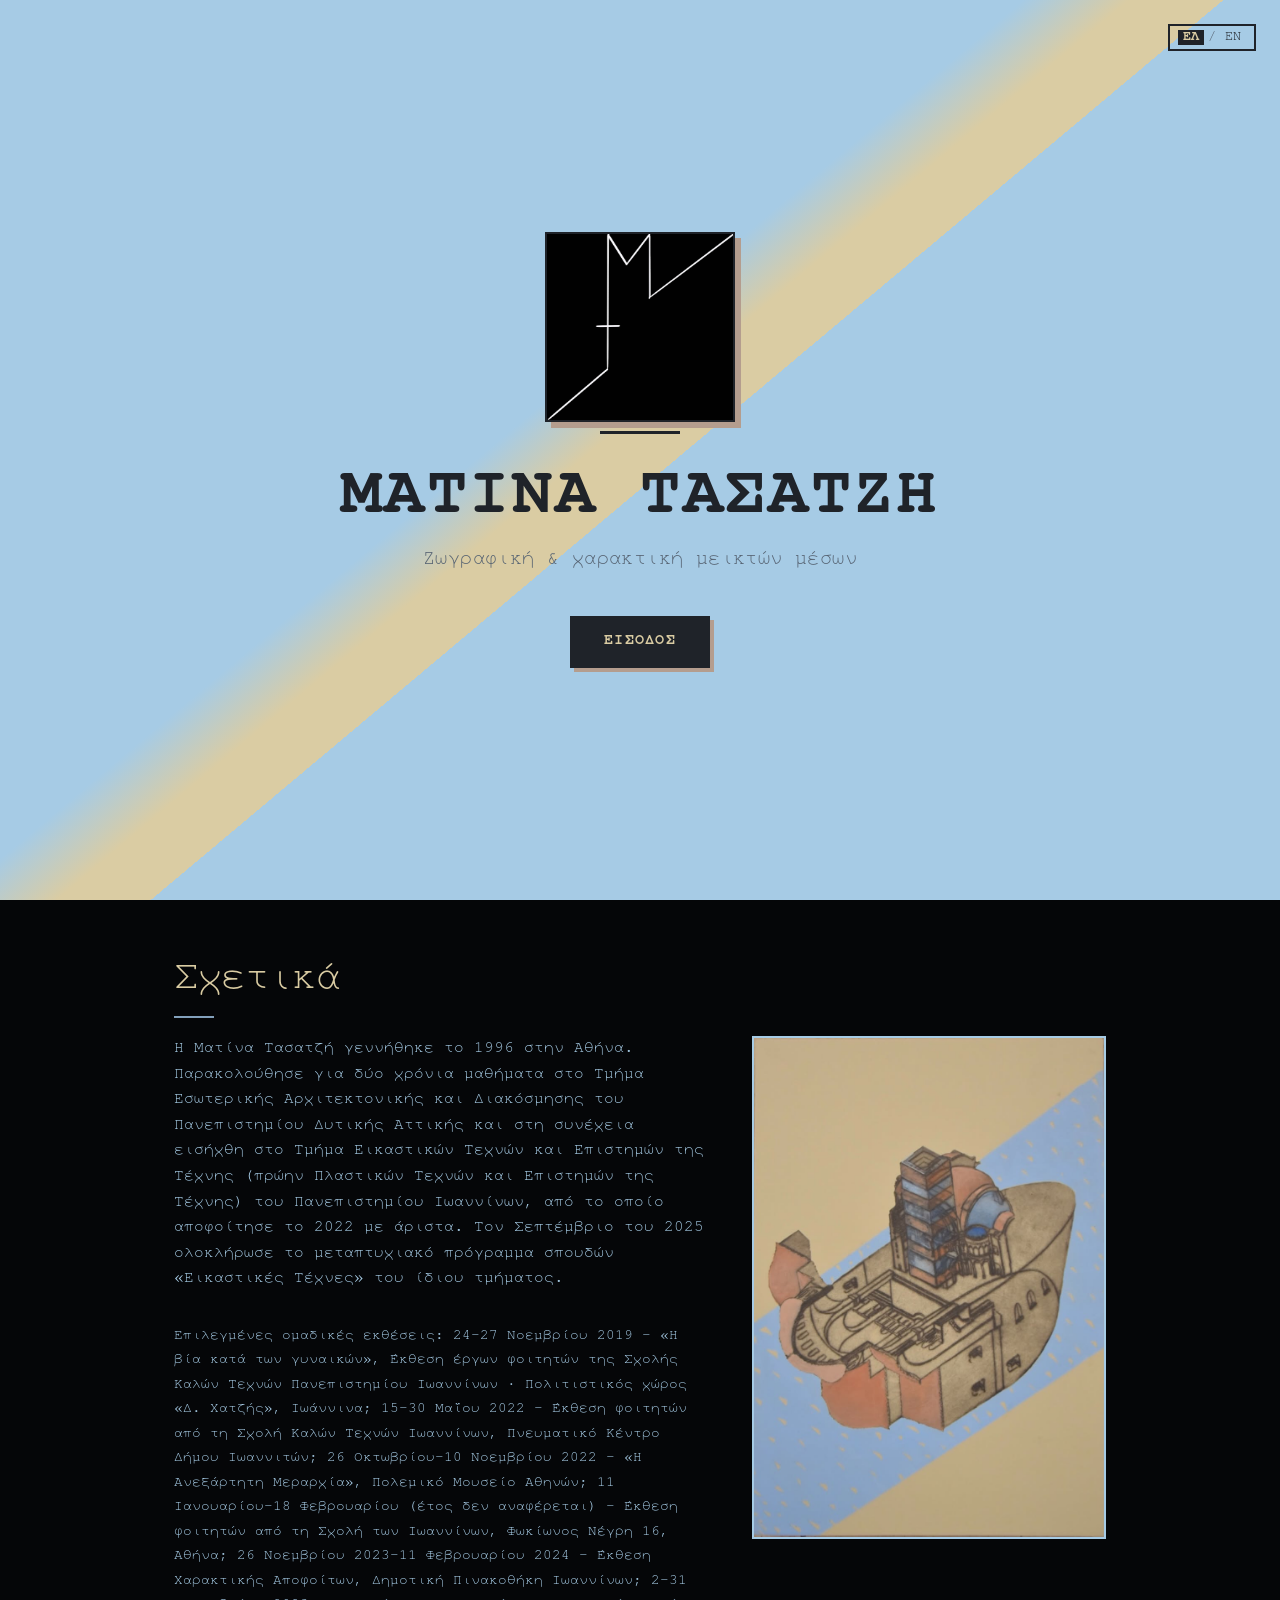
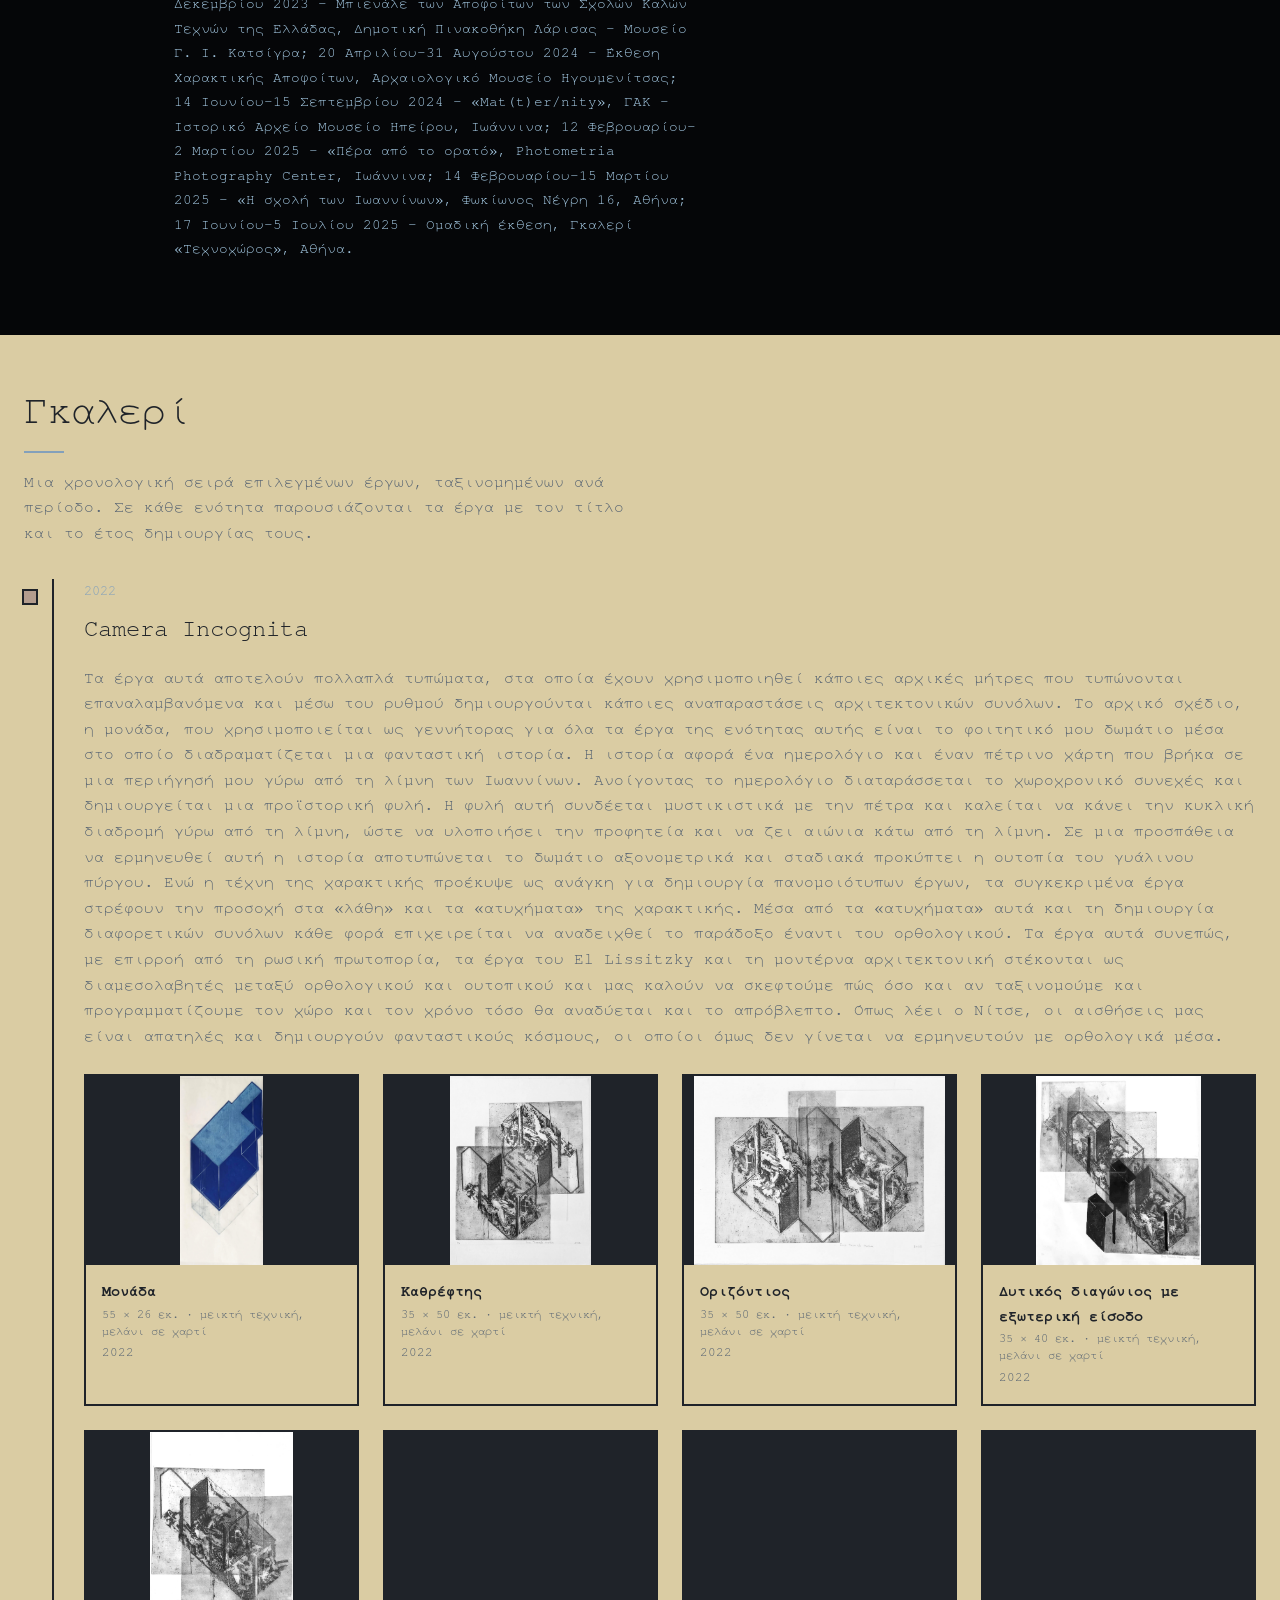
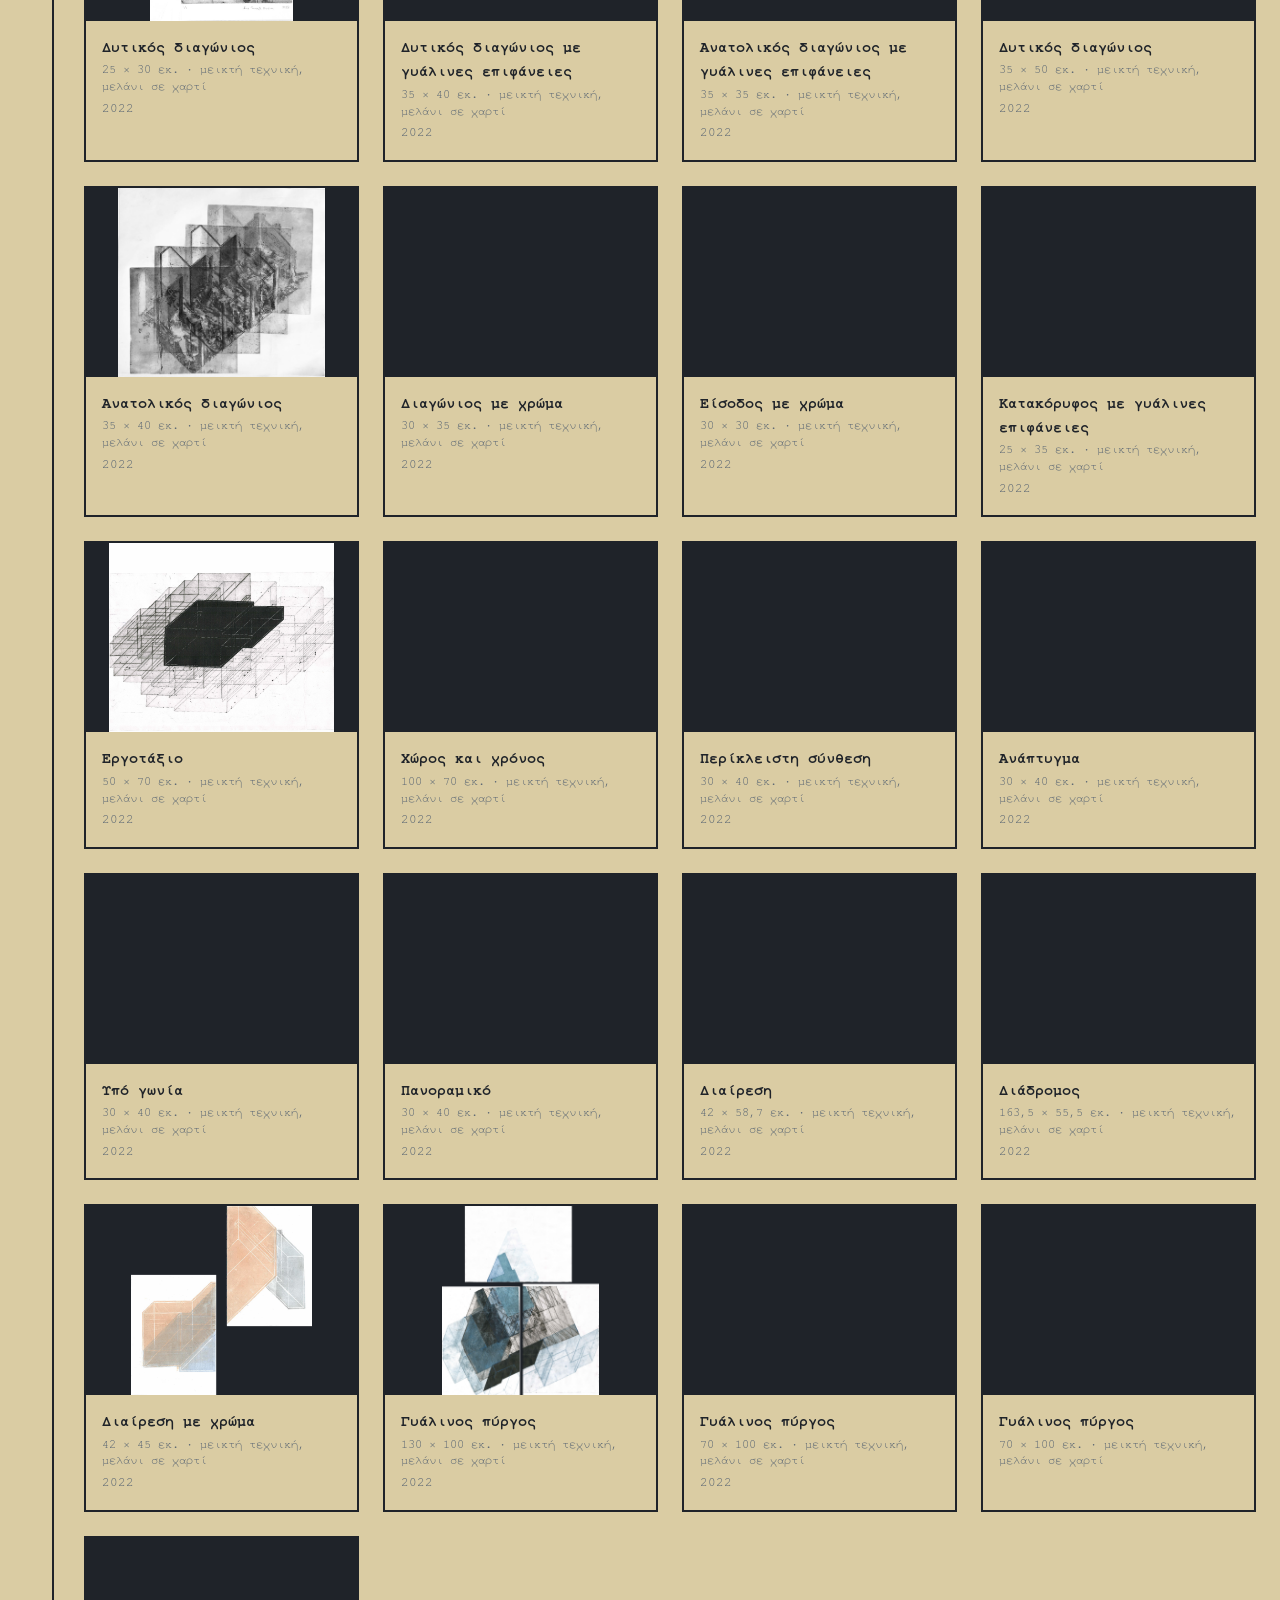
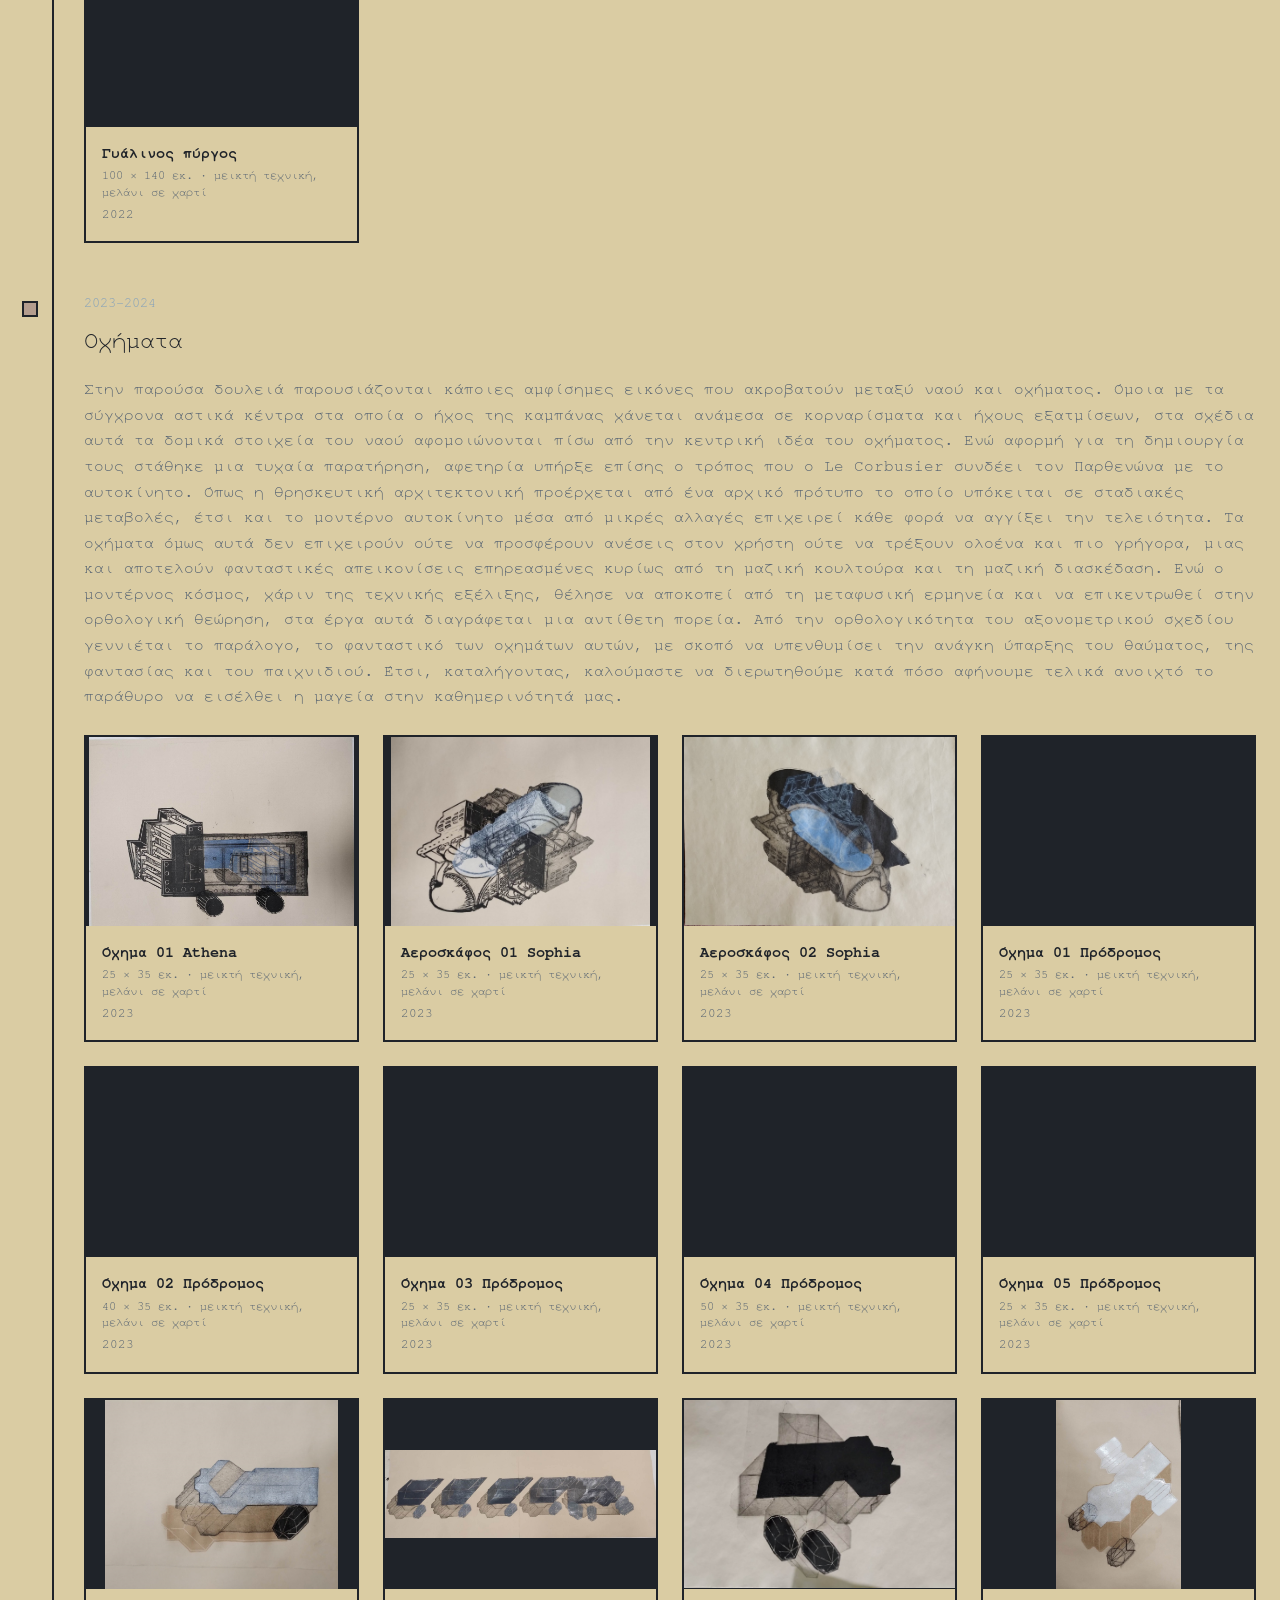
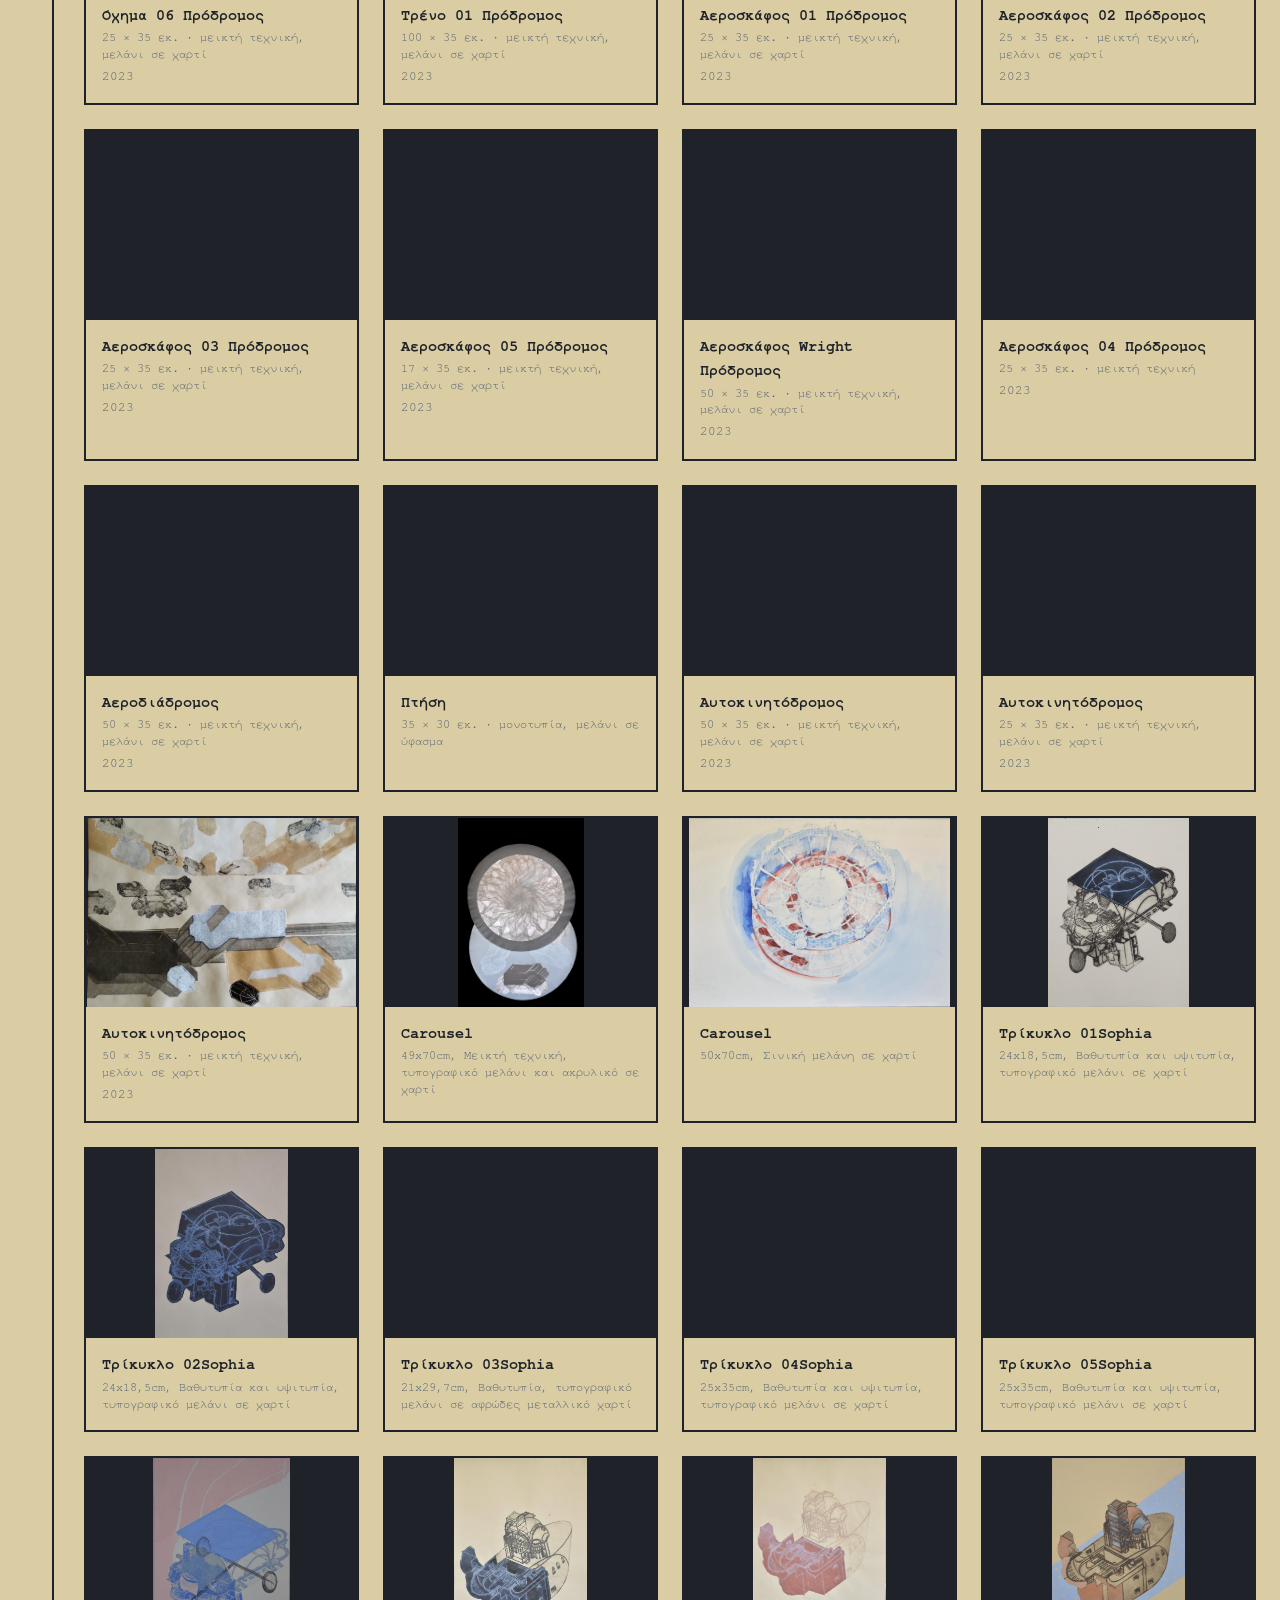
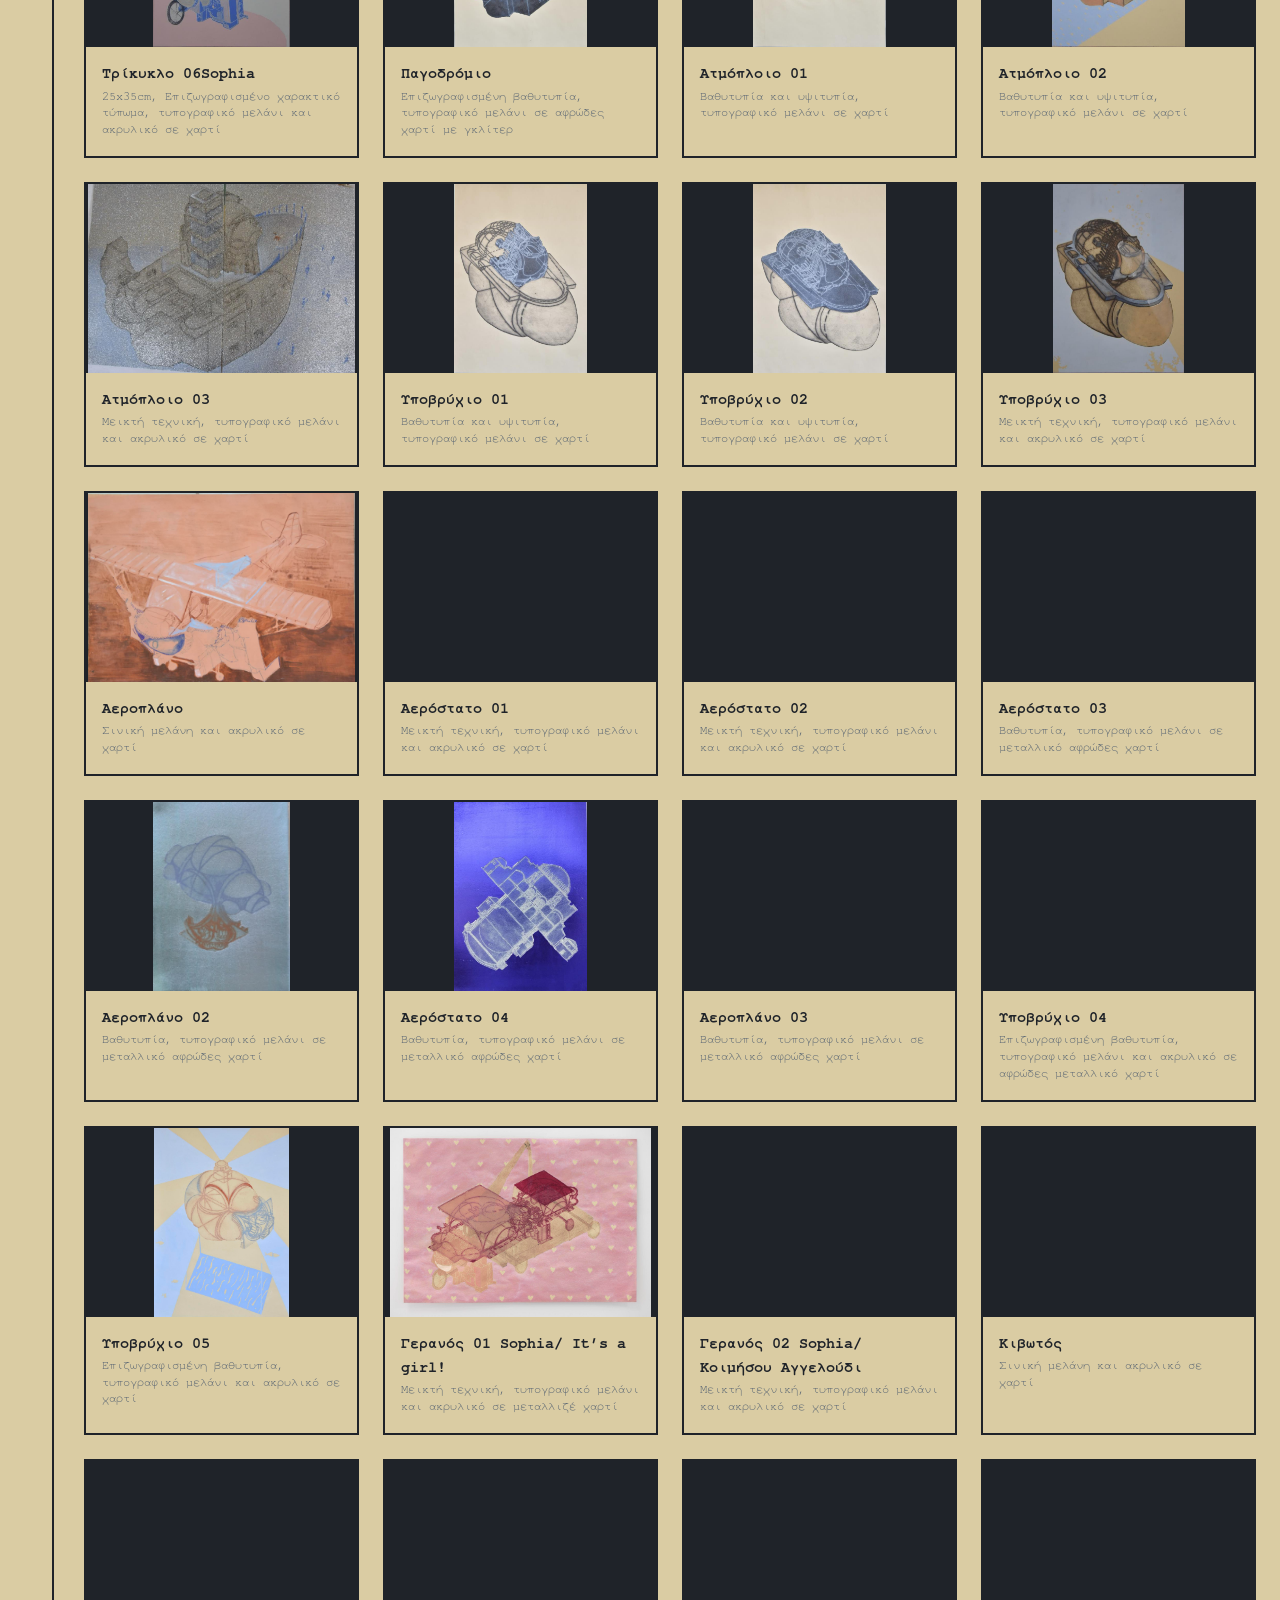
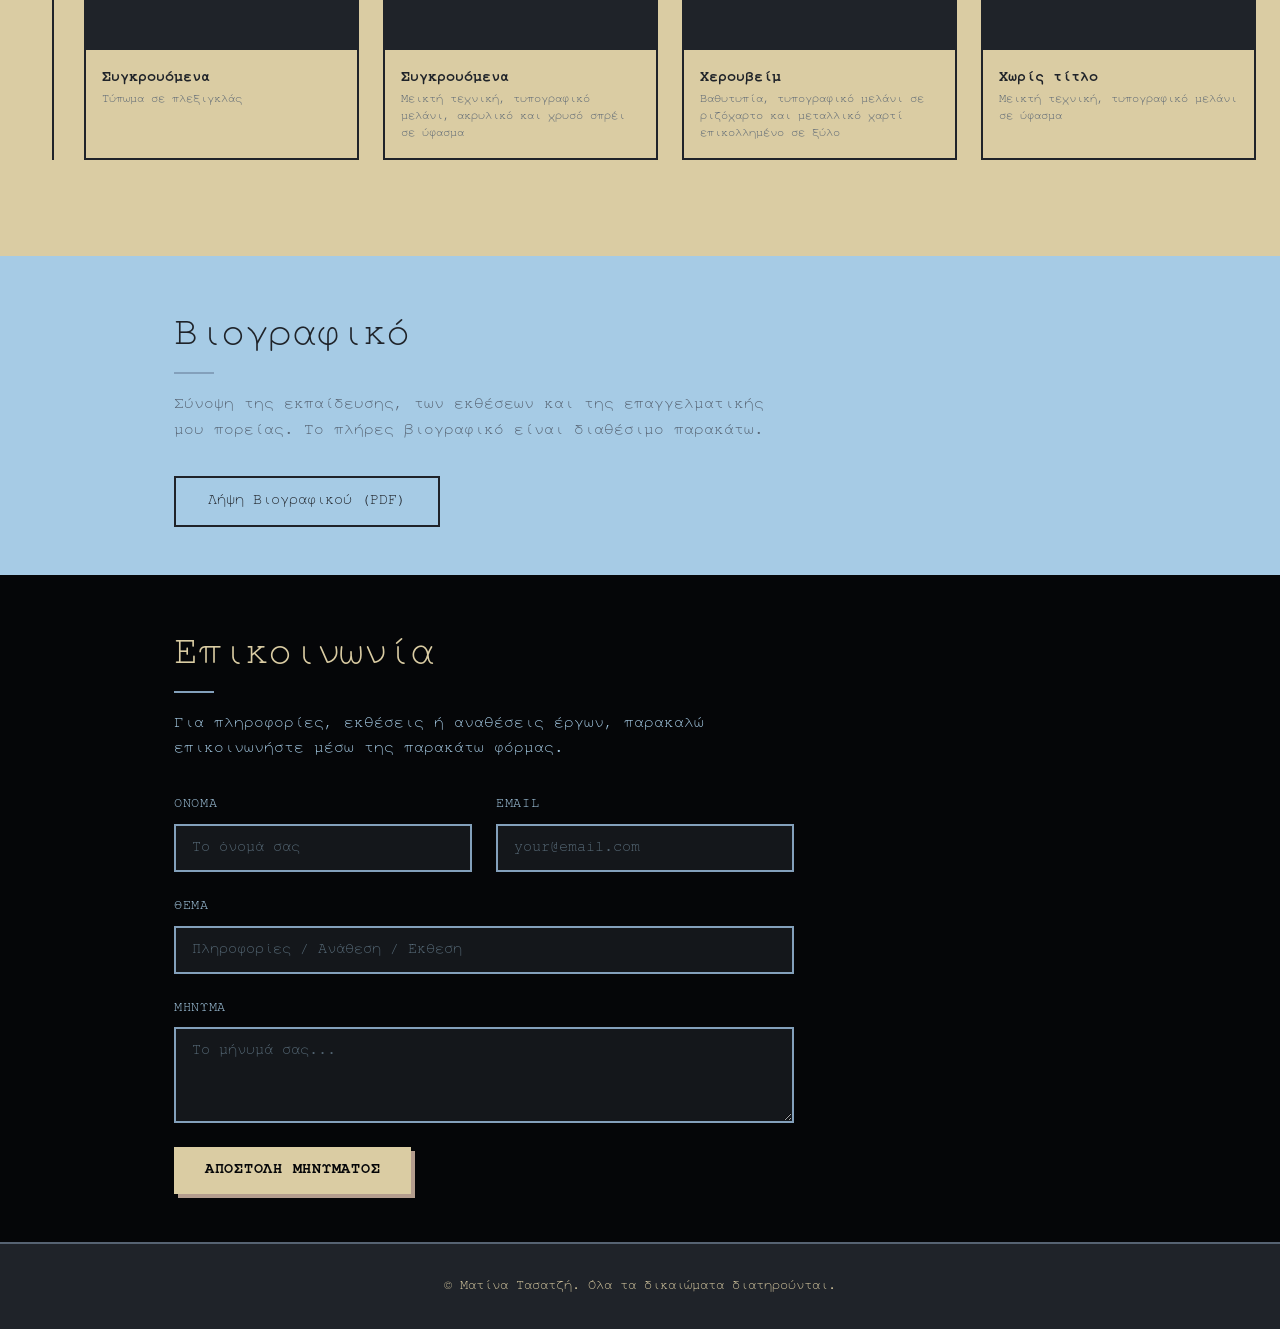
==== index.html @ f65d000a "Fix initial loading flash and language persistence Bundle TeX Gyre Cursor for consistent Latin and G" ====
<!DOCTYPE html>
<html lang="el" dir="ltr" class="is-loading">

<head>
  <meta charset="UTF-8">
  <meta name="viewport" content="width=device-width, initial-scale=1.0">
  <title>Matina Tasatzi | Portfolio</title>
  <script>
    try {
      const savedLanguage = localStorage.getItem("matina-portfolio-language");
      if (savedLanguage === "en" || savedLanguage === "el") {
        document.documentElement.lang = savedLanguage;
      }
    } catch (error) {
      console.warn("Could not read the saved language preference:", error);
    }
  </script>
  <link rel="preload" href="assets/fonts/texgyrecursor-regular.otf" as="font" type="font/otf" crossorigin>
  <link rel="preload" href="assets/fonts/texgyrecursor-bold.otf" as="font" type="font/otf" crossorigin>
  <link rel="preload" href="css/style.css" as="style">
  <link rel="stylesheet" href="css/style.css">
</head>

<body>

  <!-- Site Header & Navigation -->
  <header class="site-header header--hidden">
    <div class="header-inner">
      <nav class="nav" aria-label="Main navigation">
        <a href="#about" class="nav-link" data-i18n="nav.about">About</a>
        <a href="#gallery" class="nav-link" data-i18n="nav.gallery">Gallery</a>
        <a href="#cv" class="nav-link" data-i18n="nav.cv">CV</a>
        <a href="#contact" class="nav-link" data-i18n="nav.contact">Contact</a>
      </nav>
      <a href="#home" class="logo-link" aria-label="Home">
        <img src="assets/logo.jpg" alt="Matina Tasatzi logo" class="logo" width="80" height="80">
      </a>
      <button id="lang-toggle" class="lang-toggle" aria-label="Switch language" type="button">
        <span class="lang-label lang-el">ΕΛ</span>
        <span class="lang-divider" aria-hidden="true">/</span>
        <span class="lang-label lang-en">EN</span>
      </button>
    </div>
  </header>

  <!-- Landing Page (Hero) -->
  <section id="home" class="hero landing-page">
    <div class="hero-top-bar">
      <button class="lang-toggle hero-lang-toggle" aria-label="Switch language" type="button">
        <span class="lang-label lang-el">ΕΛ</span>
        <span class="lang-divider" aria-hidden="true">/</span>
        <span class="lang-label lang-en">EN</span>
      </button>
    </div>
    <div class="hero-geom"></div>
    <div class="hero-content">
      <div class="hero-logo-wrap">
        <img src="assets/logo.jpg" alt="Matina Tasatzi logo" class="hero-logo" width="180" height="180">
      </div>
      <h1 data-i18n="hero.title">Matina Tasatzi</h1>
      <p class="hero-sub" data-i18n="hero.subtitle">Painting &amp; mixed media print making</p>
      <div class="hero-cta-wrap">
        <a href="#about" class="btn btn-primary btn-enter" data-i18n="hero.enter">Enter</a>
      </div>
    </div>
  </section>

  <!-- About / Biography -->
  <section id="about" class="about">
    <div class="section-inner">
      <h2 class="section-title" data-i18n="about.title">About</h2>
      <div class="about-grid">
        <div class="about-text">
          <p data-i18n="about.bio"></p>
          <p id="about-exhibitions" class="about-exhibitions"></p>
        </div>
        <div class="about-image">
          <img id="about-image" src="assets/about.jpg" alt="Featured artwork" class="about-artwork">
        </div>
      </div>
    </div>
  </section>

  <!-- Chronological Timeline Gallery -->
  <section id="gallery" class="gallery">
    <div class="section-inner">
      <h2 class="section-title" data-i18n="gallery.title">Gallery</h2>
      <p class="gallery-intro" data-i18n="gallery.intro"></p>

      <div class="timeline" id="timeline"></div>
    </div>
  </section>

  <!-- CV -->
  <section id="cv" class="cv">
    <div class="section-inner">
      <h2 class="section-title" data-i18n="cv.title">CV</h2>
      <p data-i18n="cv.intro"></p>
      <div class="cv-actions">
        <a id="cv-download" href="assets/cv.pdf" class="btn btn-outline" target="_blank" rel="noopener" data-i18n="cv.download">Download
          CV (PDF)</a>
      </div>
    </div>
  </section>

  <!-- Contact -->
  <section id="contact" class="contact">
    <div class="section-inner">
      <h2 class="section-title" data-i18n="contact.title">Contact</h2>
      <p class="contact-intro" data-i18n="contact.formIntro"></p>

      <div class="contact-wrap">
        <form class="contact-form" id="contact-form" action="https://formsubmit.co/mattina13@hotmail.com" method="POST">
          <input type="hidden" name="_subject" value="New inquiry from Matina Tasatzi Portfolio">
          <input type="hidden" name="_captcha" value="false">
          <input type="hidden" name="_template" value="table">

          <div class="form-row">
            <div class="form-group">
              <label for="contact-name" data-i18n="contact.name">Name</label>
              <input type="text" id="contact-name" name="name" required autocomplete="name"
                data-i18n-placeholder="contact.namePlaceholder">
            </div>
            <div class="form-group">
              <label for="contact-email" data-i18n="contact.email">Email</label>
              <input type="email" id="contact-email" name="email" required autocomplete="email"
                data-i18n-placeholder="contact.emailPlaceholder">
            </div>
          </div>

          <div class="form-group">
            <label for="contact-subject" data-i18n="contact.subject">Subject</label>
            <input type="text" id="contact-subject" name="subject" required
              data-i18n-placeholder="contact.subjectPlaceholder">
          </div>

          <div class="form-group">
            <label for="contact-message" data-i18n="contact.message">Message</label>
            <textarea id="contact-message" name="message" rows="5" required
              data-i18n-placeholder="contact.messagePlaceholder"></textarea>
          </div>

          <button type="submit" class="btn btn-primary btn-submit" id="contact-submit-btn" data-i18n="contact.send">Send
            message</button>
          <div id="form-feedback" class="form-feedback" aria-live="polite"></div>
        </form>
      </div>
    </div>
  </section>

  <footer class="site-footer">
    <p data-i18n="footer.copyright">&copy; <span id="year"></span> Matina Tasatzi. All rights reserved.</p>
  </footer>

  <p id="content-load-error" role="alert" hidden>
    Portfolio content could not be loaded. Open this site through VS Code Live Server.
    <br>
    Δεν ήταν δυνατή η φόρτωση του περιεχομένου. Ανοίξτε τον ιστότοπο μέσω του VS Code Live Server.
  </p>

  <dialog class="image-lightbox" id="image-lightbox" aria-label="Artwork preview" data-i18n-aria-label="gallery.previewLabel">
    <button class="image-lightbox-close" id="image-lightbox-close" type="button"
      aria-label="Close image preview" data-i18n="gallery.closePreview"
      data-i18n-aria-label="gallery.closePreview">Close</button>
    <img class="image-lightbox-img" id="image-lightbox-img" alt="">
    <p class="image-lightbox-caption" id="image-lightbox-caption"></p>
  </dialog>

  <script src="js/i18n.js"></script>
</body>

</html>
---- css/style.css ----
/* ==========================================================================
   Matina Portfolio — Bauhaus / Russian Avant Garde inspired
   Palette:
     #A6CBE5 light blue
     #B49D8E dusty rose
     #DACCA3 cream
     #9BB7D1 muted blue
     #83A0BB steel blue
     #566372 charcoal slate
     #1F2329 near-black navy
     #050608 deep black
   Type: TeX Gyre Cursor (Courier replacement)
   ========================================================================== */

/* --- Design tokens --- */
:root {
  --color-light-blue: #a6cbe5;
  --color-dusty-rose: #b49d8e;
  --color-cream: #dacca3;
  --color-muted-blue: #9bb7d1;
  --color-steel-blue: #83a0bb;
  --color-charcoal: #566372;
  --color-navy: #1f2329;
  --color-black: #050608;

  --font-main: "TeX Gyre Cursor", monospace;

  --space-xs: 0.5rem;
  --space-sm: 1rem;
  --space-md: 1.5rem;
  --space-lg: 2rem;
  --space-xl: 3rem;
  --space-xxl: 4rem;

  --radius: 0;
  --border-width: 2px;
  --transition: 0.2s ease;
  --header-height: 94px;
}

@font-face {
  font-family: "TeX Gyre Cursor";
  font-style: normal;
  font-weight: 400;
  font-display: swap;
  src: url("../assets/fonts/texgyrecursor-regular.otf") format("opentype");
}

@font-face {
  font-family: "TeX Gyre Cursor";
  font-style: normal;
  font-weight: 700;
  font-display: swap;
  src: url("../assets/fonts/texgyrecursor-bold.otf") format("opentype");
}

@font-face {
  font-family: "TeX Gyre Cursor";
  font-style: italic;
  font-weight: 400;
  font-display: swap;
  src: url("../assets/fonts/texgyrecursor-italic.otf") format("opentype");
}

@font-face {
  font-family: "TeX Gyre Cursor";
  font-style: italic;
  font-weight: 700;
  font-display: swap;
  src: url("../assets/fonts/texgyrecursor-bolditalic.otf") format("opentype");
}

/* --- Reset & base --- */
*,
*::before,
*::after {
  box-sizing: border-box;
}

html {
  scroll-behavior: smooth;
  scroll-padding-top: calc(var(--header-height) - 1px);
}

html.is-loading {
  background: var(--color-cream);
}

html.is-loading body {
  visibility: hidden;
}

body {
  margin: 0;
  padding: 0;
  font-family: var(--font-main);
  font-size: 1rem;
  line-height: 1.6;
  color: var(--color-navy);
  background: var(--color-cream);
  -webkit-font-smoothing: antialiased;
}

img {
  display: block;
  max-width: 100%;
  height: auto;
}

a {
  color: var(--color-navy);
  text-decoration: none;
  transition: color var(--transition);
}

a:hover {
  color: var(--color-steel-blue);
}

h1,
h2,
h3,
h4,
h5,
h6,
p {
  margin: 0;
  font-weight: normal;
}

.section-inner {
  max-width: 980px;
  margin: 0 auto;
  padding: var(--space-xl) var(--space-md);
}

/* --- Geometric accents (Bauhaus lines) --- */
.hero-geom,
.section-geom {
  position: relative;
  overflow: hidden;
}

.hero-geom::before,
.section-geom::before {
  content: "";
  position: absolute;
  top: -50%;
  left: -10%;
  width: 120%;
  height: 120%;
  transform: rotate(45deg);
  z-index: 0;
  pointer-events: none;
  opacity: 0.35;
}

/* --- Header --- */
.site-header {
  position: fixed;
  top: 0;
  left: 0;
  right: 0;
  z-index: 100;
  background: var(--color-cream);
  border-bottom: var(--border-width) solid var(--color-navy);
  transition:
    transform 0.35s cubic-bezier(0.16, 1, 0.3, 1),
    opacity 0.3s ease;
}

.site-header.header--hidden {
  transform: translateY(-100%);
  opacity: 0;
  pointer-events: none;
}

.header-inner {
  max-width: 980px;
  margin: 0 auto;
  display: grid;
  grid-template-columns: 1fr auto 1fr;
  align-items: center;
  gap: var(--space-md);
  padding: var(--space-sm) var(--space-md);
}

.nav {
  grid-column: 1;
  justify-self: start;
  display: flex;
  align-items: center;
  gap: clamp(0.75rem, 1.8vw, 1.5rem);
  white-space: nowrap;
}

.nav-link {
  font-family: var(--font-main);
  font-size: 0.9rem;
  color: var(--color-navy);
  padding: var(--space-xs) 0;
  border-bottom: 2px solid transparent;
  transition:
    border-color var(--transition),
    color var(--transition);
}

.nav-link:hover,
.nav-link.active {
  border-bottom-color: var(--color-navy);
  color: var(--color-navy);
  font-weight: bold;
}

.logo-link {
  grid-column: 2;
  justify-self: center;
  text-align: center;
  display: flex;
  align-items: center;
  justify-content: center;
  z-index: 5;
}

.logo {
  width: 60px;
  height: 60px;
  object-fit: contain;
  transition: transform var(--transition);
}

.logo-link:hover .logo {
  transform: scale(1.05);
}

.lang-toggle {
  grid-column: 3;
  justify-self: end;
  display: inline-flex;
  align-items: center;
  gap: 4px;
  background: transparent;
  border: var(--border-width) solid var(--color-navy);
  color: var(--color-navy);
  font-family: var(--font-main);
  font-size: 0.85rem;
  cursor: pointer;
  padding: 4px 8px;
  transition: border-color var(--transition);
}

.lang-toggle:hover {
  border-color: var(--color-steel-blue);
}

.lang-label {
  padding: 2px 5px;
  transition:
    background var(--transition),
    color var(--transition);
}

.lang-label.active {
  background: var(--color-navy);
  color: var(--color-cream);
  font-weight: bold;
}

.lang-divider {
  color: var(--color-charcoal);
  user-select: none;
}

/* --- Landing Page / Hero --- */
.hero {
  position: relative;
  min-height: 100vh;
  min-height: 100dvh;
  display: flex;
  flex-direction: column;
  justify-content: center;
  align-items: center;
  background: var(--color-light-blue);
  overflow: hidden;
  padding: var(--space-xl) var(--space-md);
  text-align: center;
  box-sizing: border-box;
}

.hero-top-bar {
  position: absolute;
  top: var(--space-md);
  right: var(--space-md);
  z-index: 10;
}

.hero-geom {
  position: absolute;
  top: 0;
  left: 0;
  width: 100%;
  height: 100%;
  pointer-events: none;
  overflow: hidden;
  z-index: 0;
}

.hero-geom::before {
  content: "";
  position: absolute;
  inset: 0;
  width: 100%;
  height: 100%;
  background: linear-gradient(
    140deg,
    transparent 43.5%,
    var(--color-cream) 48%,
    var(--color-cream) 52%,
    transparent 21%
  );
  opacity: 1;
  transform: none;
}

.hero-content {
  position: relative;
  z-index: 2;
  max-width: 680px;
  display: flex;
  flex-direction: column;
  align-items: center;
  margin: auto 0;
}

.hero-logo-wrap {
  margin-bottom: var(--space-md);
  position: relative;
}

.hero-logo-wrap::after {
  content: "";
  position: absolute;
  bottom: -12px;
  left: 50%;
  transform: translateX(-50%);
  width: 80px;
  height: 3px;
  background: var(--color-navy);
}

.hero-logo {
  width: 190px;
  height: 190px;
  object-fit: contain;
  box-shadow: 6px 6px 0 var(--color-dusty-rose);
  border: var(--border-width) solid var(--color-navy);
  transition:
    transform 0.25s ease,
    box-shadow 0.25s ease;
}

.hero-logo:hover {
  transform: scale(1.03);
}

.hero h1 {
  font-size: clamp(2.5rem, 7vw, 4.2rem);
  line-height: 1.1;
  letter-spacing: 0.04em;
  text-transform: uppercase;
  margin-top: var(--space-sm);
  margin-bottom: var(--space-xs);
  color: var(--color-navy);
  font-weight: 700;
}

.hero-sub {
  font-size: clamp(0.95rem, 2vw, 1.25rem);
  color: var(--color-charcoal);
  margin-bottom: var(--space-lg);
  max-width: 480px;
  letter-spacing: 0.02em;
}

.hero-cta-wrap {
  margin-top: var(--space-xs);
}

.btn-enter {
  display: inline-flex;
  align-items: center;
  gap: var(--space-xs);
  padding: 1rem 2.2rem;
  font-size: 1.05rem;
  font-weight: bold;
  letter-spacing: 0.08em;
  text-transform: uppercase;
  background: var(--color-navy);
  color: var(--color-cream);
  border: var(--border-width) solid var(--color-navy);
  box-shadow: 4px 4px 0 var(--color-dusty-rose);
  cursor: pointer;
  transition:
    transform 0.15s ease,
    box-shadow 0.15s ease,
    background 0.15s ease;
}

.btn-enter:hover {
  background: var(--color-steel-blue);
  border-color: var(--color-steel-blue);
  color: var(--color-cream);
  transform: translate(-2px, -2px);
  box-shadow: 6px 6px 0 var(--color-navy);
}

.hero-scroll-hint {
  position: absolute;
  bottom: var(--space-md);
  left: 50%;
  transform: translateX(-50%);
  z-index: 2;
}

.scroll-arrow {
  display: inline-block;
  font-size: 1.5rem;
  color: var(--color-navy);
  animation: heroBounce 2s infinite ease-in-out;
  text-decoration: none;
}

@keyframes heroBounce {
  0%,
  20%,
  50%,
  80%,
  100% {
    transform: translateY(0);
  }
  40% {
    transform: translateY(-8px);
  }
  60% {
    transform: translateY(-4px);
  }
}

.btn {
  display: inline-block;
  font-family: var(--font-main);
  font-size: 0.95rem;
  padding: var(--space-sm) var(--space-lg);
  border: var(--border-width) solid var(--color-navy);
  background: transparent;
  color: var(--color-navy);
  cursor: pointer;
  transition:
    background var(--transition),
    color var(--transition);
  line-height: 1;
}

.btn-primary {
  background: var(--color-navy);
  color: var(--color-cream);
}

.btn-primary:hover {
  background: var(--color-steel-blue);
  border-color: var(--color-steel-blue);
  color: var(--color-black);
}

.btn-outline {
  background: transparent;
  color: var(--color-navy);
}

.btn-outline:hover {
  background: var(--color-navy);
  color: var(--color-cream);
}

/* --- Section titles --- */
.section-title {
  font-size: clamp(1.75rem, 4vw, 2.5rem);
  letter-spacing: -0.01em;
  margin-bottom: var(--space-md);
  position: relative;
  display: inline-block;
}

.section-title::after {
  content: "";
  position: absolute;
  left: 0;
  bottom: -6px;
  width: 40px;
  height: var(--border-width);
  background: var(--color-steel-blue);
}

/* --- About --- */
.about {
  background: var(--color-black);
  color: var(--color-cream);
}

.about a {
  color: var(--color-light-blue);
}

.about a:hover {
  color: var(--color-muted-blue);
}

.about-grid {
  display: grid;
  grid-template-columns: minmax(0, 1.2fr) minmax(260px, 0.8fr);
  gap: var(--space-xl);
  align-items: start;
}

.about-text p {
  margin-bottom: var(--space-md);
  color: var(--color-light-blue);
}

.about-image {
  position: relative;
  display: flex;
  justify-content: center;
}

.about-artwork {
  width: 100%;
  height: auto;
  max-height: 520px;
  object-fit: contain;
  border: var(--border-width) solid var(--color-light-blue);
}

/* --- Gallery / Timeline --- */
.gallery {
  background: var(--color-cream);
}

.gallery .section-inner {
  max-width: 1440px;
}

.about-exhibitions {
  margin: var(--space-lg) 0 0;
  color: var(--color-muted-blue);
  font-size: 0.9rem;
  line-height: 1.7;
}

.gallery-intro {
  color: var(--color-charcoal);
  margin-bottom: var(--space-lg);
  max-width: 620px;
}

.timeline {
  position: relative;
  padding-left: 60px;
}

.timeline::before {
  content: "";
  position: absolute;
  left: 28px;
  top: 0;
  bottom: 0;
  width: var(--border-width);
  background: var(--color-navy);
}

.period {
  position: relative;
  margin-bottom: var(--space-xl);
}

.period::before {
  content: "";
  position: absolute;
  left: -62px;
  top: 10px;
  width: 16px;
  height: 16px;
  background: var(--color-dusty-rose);
  border: var(--border-width) solid var(--color-navy);
}

.period-date {
  display: inline-block;
  font-size: 0.85rem;
  color: var(--color-steel-blue);
  margin-bottom: var(--space-xs);
}

.period-title {
  font-size: 1.5rem;
  margin-bottom: var(--space-sm);
}

.period-works {
  display: grid;
  grid-template-columns: repeat(4, minmax(0, 1fr));
  gap: var(--space-md);
  min-width: 0;
  margin-bottom: var(--space-sm);
}

.work {
  display: flex;
  flex-direction: column;
  min-width: 0;
  margin: 0;
  background: var(--color-cream);
  border: var(--border-width) solid var(--color-navy);
  overflow: hidden;
}

.work-img {
  display: block;
  width: 100%;
  height: clamp(160px, 21vh, 220px);
  object-fit: contain;
  background: var(--color-navy);
}

.work-image-button {
  display: block;
  width: 100%;
  padding: 0;
  border: 0;
  background: var(--color-navy);
  cursor: zoom-in;
}

.work-image-button:focus-visible {
  outline: 3px solid var(--color-steel-blue);
  outline-offset: 3px;
}

.work figcaption {
  padding: var(--space-sm);
}

.work-title {
  display: block;
  font-size: 0.95rem;
  font-weight: bold;
  color: var(--color-navy);
}

.work-year {
  display: block;
  font-size: 0.8rem;
  color: var(--color-charcoal);
  margin-top: 2px;
}

.work-details {
  display: block;
  margin-top: 2px;
  color: var(--color-charcoal);
  font-size: 0.75rem;
  line-height: 1.4;
}

.period-summary {
  color: var(--color-charcoal);
  margin-bottom: var(--space-md);
}

.image-lightbox {
  position: fixed;
  inset: 0;
  width: 100%;
  height: 100%;
  max-width: none;
  max-height: none;
  margin: 0;
  padding: var(--space-xl);
  border: 0;
  color: var(--color-cream);
  background: transparent;
  grid-template-rows: minmax(0, 1fr) auto;
  justify-items: center;
  align-items: center;
  gap: var(--space-md);
}

.image-lightbox[open] {
  display: grid;
}

.image-lightbox::backdrop {
  background: rgba(5, 6, 8, 0.96);
}

.image-lightbox-img {
  max-width: 100%;
  max-height: calc(100vh - 9rem);
  max-height: calc(100dvh - 9rem);
  width: auto;
  height: auto;
  object-fit: contain;
  border: var(--border-width) solid var(--color-light-blue);
}

.image-lightbox-caption {
  max-width: 100%;
  color: var(--color-cream);
  text-align: center;
}

.image-lightbox-close {
  position: absolute;
  top: var(--space-md);
  right: var(--space-md);
  padding: var(--space-xs) var(--space-sm);
  border: var(--border-width) solid var(--color-light-blue);
  color: var(--color-cream);
  background: var(--color-navy);
  font: inherit;
  cursor: pointer;
}

.image-lightbox-close:focus-visible {
  outline: 3px solid var(--color-steel-blue);
  outline-offset: 3px;
}

/* --- CV --- */
.cv {
  background: var(--color-light-blue);
}

.cv p {
  margin-bottom: var(--space-lg);
  color: var(--color-charcoal);
  max-width: 620px;
}

.cv-actions {
  display: flex;
  gap: var(--space-md);
}

/* --- Contact --- */
.contact {
  background: var(--color-black);
  color: var(--color-cream);
}

.contact a {
  color: var(--color-light-blue);
}

.contact-intro {
  color: var(--color-light-blue);
  margin-bottom: var(--space-lg);
  max-width: 620px;
  line-height: 1.6;
}

.contact-wrap {
  max-width: 620px;
}

.contact-form {
  display: grid;
  gap: var(--space-md);
}

.form-row {
  display: grid;
  grid-template-columns: 1fr 1fr;
  gap: var(--space-md);
}

@media (max-width: 600px) {
  .form-row {
    grid-template-columns: 1fr;
  }
}

.form-group {
  display: flex;
  flex-direction: column;
  gap: var(--space-xs);
}

.form-group label {
  font-family: var(--font-main);
  font-size: 0.85rem;
  text-transform: uppercase;
  letter-spacing: 0.05em;
  color: var(--color-light-blue);
}

.form-group input,
.form-group textarea {
  font-family: var(--font-main);
  font-size: 0.95rem;
  padding: var(--space-sm);
  background: rgba(31, 35, 41, 0.6);
  border: var(--border-width) solid var(--color-steel-blue);
  color: var(--color-cream);
  transition:
    border-color var(--transition),
    background var(--transition);
}

.form-group input::placeholder,
.form-group textarea::placeholder {
  color: rgba(166, 203, 229, 0.45);
}

.form-group input:focus,
.form-group textarea:focus {
  outline: none;
  border-color: var(--color-cream);
  background: rgba(31, 35, 41, 0.9);
}

.btn-submit {
  justify-self: start;
  cursor: pointer;
  background: var(--color-cream);
  color: var(--color-black);
  border: var(--border-width) solid var(--color-cream);
  box-shadow: 4px 4px 0 var(--color-dusty-rose);
  padding: 0.85rem 1.8rem;
  font-size: 0.95rem;
  font-weight: bold;
  letter-spacing: 0.05em;
  text-transform: uppercase;
  transition:
    transform 0.15s ease,
    box-shadow 0.15s ease,
    background 0.15s ease;
}

.btn-submit:hover {
  background: var(--color-light-blue);
  border-color: var(--color-light-blue);
  transform: translate(-2px, -2px);
  box-shadow: 6px 6px 0 var(--color-dusty-rose);
}

.form-feedback {
  display: none;
  padding: var(--space-sm);
  font-size: 0.9rem;
  border: var(--border-width) solid;
}

.form-feedback.success {
  display: block;
  border-color: var(--color-cream);
  color: var(--color-cream);
  background: rgba(218, 204, 163, 0.12);
}

.form-feedback.error {
  display: block;
  border-color: var(--color-dusty-rose);
  color: var(--color-dusty-rose);
  background: rgba(180, 157, 142, 0.12);
}

/* --- Footer --- */
.site-footer {
  background: var(--color-navy);
  color: var(--color-cream);
  text-align: center;
  padding: var(--space-lg);
  font-size: 0.85rem;
  border-top: var(--border-width) solid var(--color-charcoal);
}

/* --- Responsive --- */
@media (max-width: 1100px) {
  .period-works {
    grid-template-columns: repeat(3, minmax(0, 1fr));
  }
}

@media (max-width: 900px) {
  .period-works {
    grid-template-columns: repeat(2, minmax(0, 1fr));
  }
}

@media (max-width: 820px) {
  :root {
    --header-height: 110px;
  }

  html {
    scroll-padding-top: calc(var(--header-height) - 1px);
  }

  .header-inner {
    grid-template-columns: 1fr auto 1fr;
    grid-template-areas:
      ". logo lang"
      "nav nav nav";
    gap: var(--space-xs) var(--space-sm);
    padding: var(--space-xs) var(--space-sm);
  }

  .logo-link {
    grid-area: logo;
    justify-self: center;
  }

  .logo {
    width: 56px;
    height: 56px;
    margin: 0 auto;
  }

  .lang-toggle {
    grid-area: lang;
    justify-self: end;
    align-self: center;
  }

  .nav {
    grid-area: nav;
    justify-self: stretch;
    justify-content: center;
    flex-wrap: wrap;
    gap: var(--space-xs) var(--space-sm);
    padding-top: var(--space-xs);
    border-top: 1px solid rgba(31, 35, 41, 0.2);
  }

  .nav-link {
    font-size: 0.85rem;
  }

  .about-grid {
    grid-template-columns: 1fr;
  }

  .timeline {
    padding-left: 40px;
  }

  .period::before {
    left: -42px;
  }

  .period-works {
    grid-template-columns: minmax(0, 1fr);
  }

  .work {
    width: min(100%, 420px);
    justify-self: center;
  }

  .work-img {
    height: clamp(180px, 28vh, 260px);
  }

  .section-inner {
    padding: var(--space-lg) var(--space-sm);
  }

  .hero-logo {
    width: 140px;
    height: 140px;
  }

  .btn-enter {
    padding: 0.85rem 1.7rem;
    font-size: 0.95rem;
  }
}

@media (max-width: 480px) {
  .hero-logo {
    width: 110px;
    height: 110px;
  }

  .btn-enter {
    padding: 0.75rem 1.25rem;
    font-size: 0.85rem;
  }

  .period-works {
    grid-template-columns: 1fr;
  }

  .work-img {
    height: clamp(160px, 25vh, 220px);
  }
}
---- css/style.css ----
/* ==========================================================================
   Matina Portfolio — Bauhaus / Russian Avant Garde inspired
   Palette:
     #A6CBE5 light blue
     #B49D8E dusty rose
     #DACCA3 cream
     #9BB7D1 muted blue
     #83A0BB steel blue
     #566372 charcoal slate
     #1F2329 near-black navy
     #050608 deep black
   Type: TeX Gyre Cursor (Courier replacement)
   ========================================================================== */

/* --- Design tokens --- */
:root {
  --color-light-blue: #a6cbe5;
  --color-dusty-rose: #b49d8e;
  --color-cream: #dacca3;
  --color-muted-blue: #9bb7d1;
  --color-steel-blue: #83a0bb;
  --color-charcoal: #566372;
  --color-navy: #1f2329;
  --color-black: #050608;

  --font-main: "TeX Gyre Cursor", monospace;

  --space-xs: 0.5rem;
  --space-sm: 1rem;
  --space-md: 1.5rem;
  --space-lg: 2rem;
  --space-xl: 3rem;
  --space-xxl: 4rem;

  --radius: 0;
  --border-width: 2px;
  --transition: 0.2s ease;
  --header-height: 94px;
}

@font-face {
  font-family: "TeX Gyre Cursor";
  font-style: normal;
  font-weight: 400;
  font-display: swap;
  src: url("../assets/fonts/texgyrecursor-regular.otf") format("opentype");
}

@font-face {
  font-family: "TeX Gyre Cursor";
  font-style: normal;
  font-weight: 700;
  font-display: swap;
  src: url("../assets/fonts/texgyrecursor-bold.otf") format("opentype");
}

@font-face {
  font-family: "TeX Gyre Cursor";
  font-style: italic;
  font-weight: 400;
  font-display: swap;
  src: url("../assets/fonts/texgyrecursor-italic.otf") format("opentype");
}

@font-face {
  font-family: "TeX Gyre Cursor";
  font-style: italic;
  font-weight: 700;
  font-display: swap;
  src: url("../assets/fonts/texgyrecursor-bolditalic.otf") format("opentype");
}

/* --- Reset & base --- */
*,
*::before,
*::after {
  box-sizing: border-box;
}

html {
  scroll-behavior: smooth;
  scroll-padding-top: calc(var(--header-height) - 1px);
}

html.is-loading {
  background: var(--color-cream);
}

html.is-loading body {
  visibility: hidden;
}

body {
  margin: 0;
  padding: 0;
  font-family: var(--font-main);
  font-size: 1rem;
  line-height: 1.6;
  color: var(--color-navy);
  background: var(--color-cream);
  -webkit-font-smoothing: antialiased;
}

img {
  display: block;
  max-width: 100%;
  height: auto;
}

a {
  color: var(--color-navy);
  text-decoration: none;
  transition: color var(--transition);
}

a:hover {
  color: var(--color-steel-blue);
}

h1,
h2,
h3,
h4,
h5,
h6,
p {
  margin: 0;
  font-weight: normal;
}

.section-inner {
  max-width: 980px;
  margin: 0 auto;
  padding: var(--space-xl) var(--space-md);
}

/* --- Geometric accents (Bauhaus lines) --- */
.hero-geom,
.section-geom {
  position: relative;
  overflow: hidden;
}

.hero-geom::before,
.section-geom::before {
  content: "";
  position: absolute;
  top: -50%;
  left: -10%;
  width: 120%;
  height: 120%;
  transform: rotate(45deg);
  z-index: 0;
  pointer-events: none;
  opacity: 0.35;
}

/* --- Header --- */
.site-header {
  position: fixed;
  top: 0;
  left: 0;
  right: 0;
  z-index: 100;
  background: var(--color-cream);
  border-bottom: var(--border-width) solid var(--color-navy);
  transition:
    transform 0.35s cubic-bezier(0.16, 1, 0.3, 1),
    opacity 0.3s ease;
}

.site-header.header--hidden {
  transform: translateY(-100%);
  opacity: 0;
  pointer-events: none;
}

.header-inner {
  max-width: 980px;
  margin: 0 auto;
  display: grid;
  grid-template-columns: 1fr auto 1fr;
  align-items: center;
  gap: var(--space-md);
  padding: var(--space-sm) var(--space-md);
}

.nav {
  grid-column: 1;
  justify-self: start;
  display: flex;
  align-items: center;
  gap: clamp(0.75rem, 1.8vw, 1.5rem);
  white-space: nowrap;
}

.nav-link {
  font-family: var(--font-main);
  font-size: 0.9rem;
  color: var(--color-navy);
  padding: var(--space-xs) 0;
  border-bottom: 2px solid transparent;
  transition:
    border-color var(--transition),
    color var(--transition);
}

.nav-link:hover,
.nav-link.active {
  border-bottom-color: var(--color-navy);
  color: var(--color-navy);
  font-weight: bold;
}

.logo-link {
  grid-column: 2;
  justify-self: center;
  text-align: center;
  display: flex;
  align-items: center;
  justify-content: center;
  z-index: 5;
}

.logo {
  width: 60px;
  height: 60px;
  object-fit: contain;
  transition: transform var(--transition);
}

.logo-link:hover .logo {
  transform: scale(1.05);
}

.lang-toggle {
  grid-column: 3;
  justify-self: end;
  display: inline-flex;
  align-items: center;
  gap: 4px;
  background: transparent;
  border: var(--border-width) solid var(--color-navy);
  color: var(--color-navy);
  font-family: var(--font-main);
  font-size: 0.85rem;
  cursor: pointer;
  padding: 4px 8px;
  transition: border-color var(--transition);
}

.lang-toggle:hover {
  border-color: var(--color-steel-blue);
}

.lang-label {
  padding: 2px 5px;
  transition:
    background var(--transition),
    color var(--transition);
}

.lang-label.active {
  background: var(--color-navy);
  color: var(--color-cream);
  font-weight: bold;
}

.lang-divider {
  color: var(--color-charcoal);
  user-select: none;
}

/* --- Landing Page / Hero --- */
.hero {
  position: relative;
  min-height: 100vh;
  min-height: 100dvh;
  display: flex;
  flex-direction: column;
  justify-content: center;
  align-items: center;
  background: var(--color-light-blue);
  overflow: hidden;
  padding: var(--space-xl) var(--space-md);
  text-align: center;
  box-sizing: border-box;
}

.hero-top-bar {
  position: absolute;
  top: var(--space-md);
  right: var(--space-md);
  z-index: 10;
}

.hero-geom {
  position: absolute;
  top: 0;
  left: 0;
  width: 100%;
  height: 100%;
  pointer-events: none;
  overflow: hidden;
  z-index: 0;
}

.hero-geom::before {
  content: "";
  position: absolute;
  inset: 0;
  width: 100%;
  height: 100%;
  background: linear-gradient(
    140deg,
    transparent 43.5%,
    var(--color-cream) 48%,
    var(--color-cream) 52%,
    transparent 21%
  );
  opacity: 1;
  transform: none;
}

.hero-content {
  position: relative;
  z-index: 2;
  max-width: 680px;
  display: flex;
  flex-direction: column;
  align-items: center;
  margin: auto 0;
}

.hero-logo-wrap {
  margin-bottom: var(--space-md);
  position: relative;
}

.hero-logo-wrap::after {
  content: "";
  position: absolute;
  bottom: -12px;
  left: 50%;
  transform: translateX(-50%);
  width: 80px;
  height: 3px;
  background: var(--color-navy);
}

.hero-logo {
  width: 190px;
  height: 190px;
  object-fit: contain;
  box-shadow: 6px 6px 0 var(--color-dusty-rose);
  border: var(--border-width) solid var(--color-navy);
  transition:
    transform 0.25s ease,
    box-shadow 0.25s ease;
}

.hero-logo:hover {
  transform: scale(1.03);
}

.hero h1 {
  font-size: clamp(2.5rem, 7vw, 4.2rem);
  line-height: 1.1;
  letter-spacing: 0.04em;
  text-transform: uppercase;
  margin-top: var(--space-sm);
  margin-bottom: var(--space-xs);
  color: var(--color-navy);
  font-weight: 700;
}

.hero-sub {
  font-size: clamp(0.95rem, 2vw, 1.25rem);
  color: var(--color-charcoal);
  margin-bottom: var(--space-lg);
  max-width: 480px;
  letter-spacing: 0.02em;
}

.hero-cta-wrap {
  margin-top: var(--space-xs);
}

.btn-enter {
  display: inline-flex;
  align-items: center;
  gap: var(--space-xs);
  padding: 1rem 2.2rem;
  font-size: 1.05rem;
  font-weight: bold;
  letter-spacing: 0.08em;
  text-transform: uppercase;
  background: var(--color-navy);
  color: var(--color-cream);
  border: var(--border-width) solid var(--color-navy);
  box-shadow: 4px 4px 0 var(--color-dusty-rose);
  cursor: pointer;
  transition:
    transform 0.15s ease,
    box-shadow 0.15s ease,
    background 0.15s ease;
}

.btn-enter:hover {
  background: var(--color-steel-blue);
  border-color: var(--color-steel-blue);
  color: var(--color-cream);
  transform: translate(-2px, -2px);
  box-shadow: 6px 6px 0 var(--color-navy);
}

.hero-scroll-hint {
  position: absolute;
  bottom: var(--space-md);
  left: 50%;
  transform: translateX(-50%);
  z-index: 2;
}

.scroll-arrow {
  display: inline-block;
  font-size: 1.5rem;
  color: var(--color-navy);
  animation: heroBounce 2s infinite ease-in-out;
  text-decoration: none;
}

@keyframes heroBounce {
  0%,
  20%,
  50%,
  80%,
  100% {
    transform: translateY(0);
  }
  40% {
    transform: translateY(-8px);
  }
  60% {
    transform: translateY(-4px);
  }
}

.btn {
  display: inline-block;
  font-family: var(--font-main);
  font-size: 0.95rem;
  padding: var(--space-sm) var(--space-lg);
  border: var(--border-width) solid var(--color-navy);
  background: transparent;
  color: var(--color-navy);
  cursor: pointer;
  transition:
    background var(--transition),
    color var(--transition);
  line-height: 1;
}

.btn-primary {
  background: var(--color-navy);
  color: var(--color-cream);
}

.btn-primary:hover {
  background: var(--color-steel-blue);
  border-color: var(--color-steel-blue);
  color: var(--color-black);
}

.btn-outline {
  background: transparent;
  color: var(--color-navy);
}

.btn-outline:hover {
  background: var(--color-navy);
  color: var(--color-cream);
}

/* --- Section titles --- */
.section-title {
  font-size: clamp(1.75rem, 4vw, 2.5rem);
  letter-spacing: -0.01em;
  margin-bottom: var(--space-md);
  position: relative;
  display: inline-block;
}

.section-title::after {
  content: "";
  position: absolute;
  left: 0;
  bottom: -6px;
  width: 40px;
  height: var(--border-width);
  background: var(--color-steel-blue);
}

/* --- About --- */
.about {
  background: var(--color-black);
  color: var(--color-cream);
}

.about a {
  color: var(--color-light-blue);
}

.about a:hover {
  color: var(--color-muted-blue);
}

.about-grid {
  display: grid;
  grid-template-columns: minmax(0, 1.2fr) minmax(260px, 0.8fr);
  gap: var(--space-xl);
  align-items: start;
}

.about-text p {
  margin-bottom: var(--space-md);
  color: var(--color-light-blue);
}

.about-image {
  position: relative;
  display: flex;
  justify-content: center;
}

.about-artwork {
  width: 100%;
  height: auto;
  max-height: 520px;
  object-fit: contain;
  border: var(--border-width) solid var(--color-light-blue);
}

/* --- Gallery / Timeline --- */
.gallery {
  background: var(--color-cream);
}

.gallery .section-inner {
  max-width: 1440px;
}

.about-exhibitions {
  margin: var(--space-lg) 0 0;
  color: var(--color-muted-blue);
  font-size: 0.9rem;
  line-height: 1.7;
}

.gallery-intro {
  color: var(--color-charcoal);
  margin-bottom: var(--space-lg);
  max-width: 620px;
}

.timeline {
  position: relative;
  padding-left: 60px;
}

.timeline::before {
  content: "";
  position: absolute;
  left: 28px;
  top: 0;
  bottom: 0;
  width: var(--border-width);
  background: var(--color-navy);
}

.period {
  position: relative;
  margin-bottom: var(--space-xl);
}

.period::before {
  content: "";
  position: absolute;
  left: -62px;
  top: 10px;
  width: 16px;
  height: 16px;
  background: var(--color-dusty-rose);
  border: var(--border-width) solid var(--color-navy);
}

.period-date {
  display: inline-block;
  font-size: 0.85rem;
  color: var(--color-steel-blue);
  margin-bottom: var(--space-xs);
}

.period-title {
  font-size: 1.5rem;
  margin-bottom: var(--space-sm);
}

.period-works {
  display: grid;
  grid-template-columns: repeat(4, minmax(0, 1fr));
  gap: var(--space-md);
  min-width: 0;
  margin-bottom: var(--space-sm);
}

.work {
  display: flex;
  flex-direction: column;
  min-width: 0;
  margin: 0;
  background: var(--color-cream);
  border: var(--border-width) solid var(--color-navy);
  overflow: hidden;
}

.work-img {
  display: block;
  width: 100%;
  height: clamp(160px, 21vh, 220px);
  object-fit: contain;
  background: var(--color-navy);
}

.work-image-button {
  display: block;
  width: 100%;
  padding: 0;
  border: 0;
  background: var(--color-navy);
  cursor: zoom-in;
}

.work-image-button:focus-visible {
  outline: 3px solid var(--color-steel-blue);
  outline-offset: 3px;
}

.work figcaption {
  padding: var(--space-sm);
}

.work-title {
  display: block;
  font-size: 0.95rem;
  font-weight: bold;
  color: var(--color-navy);
}

.work-year {
  display: block;
  font-size: 0.8rem;
  color: var(--color-charcoal);
  margin-top: 2px;
}

.work-details {
  display: block;
  margin-top: 2px;
  color: var(--color-charcoal);
  font-size: 0.75rem;
  line-height: 1.4;
}

.period-summary {
  color: var(--color-charcoal);
  margin-bottom: var(--space-md);
}

.image-lightbox {
  position: fixed;
  inset: 0;
  width: 100%;
  height: 100%;
  max-width: none;
  max-height: none;
  margin: 0;
  padding: var(--space-xl);
  border: 0;
  color: var(--color-cream);
  background: transparent;
  grid-template-rows: minmax(0, 1fr) auto;
  justify-items: center;
  align-items: center;
  gap: var(--space-md);
}

.image-lightbox[open] {
  display: grid;
}

.image-lightbox::backdrop {
  background: rgba(5, 6, 8, 0.96);
}

.image-lightbox-img {
  max-width: 100%;
  max-height: calc(100vh - 9rem);
  max-height: calc(100dvh - 9rem);
  width: auto;
  height: auto;
  object-fit: contain;
  border: var(--border-width) solid var(--color-light-blue);
}

.image-lightbox-caption {
  max-width: 100%;
  color: var(--color-cream);
  text-align: center;
}

.image-lightbox-close {
  position: absolute;
  top: var(--space-md);
  right: var(--space-md);
  padding: var(--space-xs) var(--space-sm);
  border: var(--border-width) solid var(--color-light-blue);
  color: var(--color-cream);
  background: var(--color-navy);
  font: inherit;
  cursor: pointer;
}

.image-lightbox-close:focus-visible {
  outline: 3px solid var(--color-steel-blue);
  outline-offset: 3px;
}

/* --- CV --- */
.cv {
  background: var(--color-light-blue);
}

.cv p {
  margin-bottom: var(--space-lg);
  color: var(--color-charcoal);
  max-width: 620px;
}

.cv-actions {
  display: flex;
  gap: var(--space-md);
}

/* --- Contact --- */
.contact {
  background: var(--color-black);
  color: var(--color-cream);
}

.contact a {
  color: var(--color-light-blue);
}

.contact-intro {
  color: var(--color-light-blue);
  margin-bottom: var(--space-lg);
  max-width: 620px;
  line-height: 1.6;
}

.contact-wrap {
  max-width: 620px;
}

.contact-form {
  display: grid;
  gap: var(--space-md);
}

.form-row {
  display: grid;
  grid-template-columns: 1fr 1fr;
  gap: var(--space-md);
}

@media (max-width: 600px) {
  .form-row {
    grid-template-columns: 1fr;
  }
}

.form-group {
  display: flex;
  flex-direction: column;
  gap: var(--space-xs);
}

.form-group label {
  font-family: var(--font-main);
  font-size: 0.85rem;
  text-transform: uppercase;
  letter-spacing: 0.05em;
  color: var(--color-light-blue);
}

.form-group input,
.form-group textarea {
  font-family: var(--font-main);
  font-size: 0.95rem;
  padding: var(--space-sm);
  background: rgba(31, 35, 41, 0.6);
  border: var(--border-width) solid var(--color-steel-blue);
  color: var(--color-cream);
  transition:
    border-color var(--transition),
    background var(--transition);
}

.form-group input::placeholder,
.form-group textarea::placeholder {
  color: rgba(166, 203, 229, 0.45);
}

.form-group input:focus,
.form-group textarea:focus {
  outline: none;
  border-color: var(--color-cream);
  background: rgba(31, 35, 41, 0.9);
}

.btn-submit {
  justify-self: start;
  cursor: pointer;
  background: var(--color-cream);
  color: var(--color-black);
  border: var(--border-width) solid var(--color-cream);
  box-shadow: 4px 4px 0 var(--color-dusty-rose);
  padding: 0.85rem 1.8rem;
  font-size: 0.95rem;
  font-weight: bold;
  letter-spacing: 0.05em;
  text-transform: uppercase;
  transition:
    transform 0.15s ease,
    box-shadow 0.15s ease,
    background 0.15s ease;
}

.btn-submit:hover {
  background: var(--color-light-blue);
  border-color: var(--color-light-blue);
  transform: translate(-2px, -2px);
  box-shadow: 6px 6px 0 var(--color-dusty-rose);
}

.form-feedback {
  display: none;
  padding: var(--space-sm);
  font-size: 0.9rem;
  border: var(--border-width) solid;
}

.form-feedback.success {
  display: block;
  border-color: var(--color-cream);
  color: var(--color-cream);
  background: rgba(218, 204, 163, 0.12);
}

.form-feedback.error {
  display: block;
  border-color: var(--color-dusty-rose);
  color: var(--color-dusty-rose);
  background: rgba(180, 157, 142, 0.12);
}

/* --- Footer --- */
.site-footer {
  background: var(--color-navy);
  color: var(--color-cream);
  text-align: center;
  padding: var(--space-lg);
  font-size: 0.85rem;
  border-top: var(--border-width) solid var(--color-charcoal);
}

/* --- Responsive --- */
@media (max-width: 1100px) {
  .period-works {
    grid-template-columns: repeat(3, minmax(0, 1fr));
  }
}

@media (max-width: 900px) {
  .period-works {
    grid-template-columns: repeat(2, minmax(0, 1fr));
  }
}

@media (max-width: 820px) {
  :root {
    --header-height: 110px;
  }

  html {
    scroll-padding-top: calc(var(--header-height) - 1px);
  }

  .header-inner {
    grid-template-columns: 1fr auto 1fr;
    grid-template-areas:
      ". logo lang"
      "nav nav nav";
    gap: var(--space-xs) var(--space-sm);
    padding: var(--space-xs) var(--space-sm);
  }

  .logo-link {
    grid-area: logo;
    justify-self: center;
  }

  .logo {
    width: 56px;
    height: 56px;
    margin: 0 auto;
  }

  .lang-toggle {
    grid-area: lang;
    justify-self: end;
    align-self: center;
  }

  .nav {
    grid-area: nav;
    justify-self: stretch;
    justify-content: center;
    flex-wrap: wrap;
    gap: var(--space-xs) var(--space-sm);
    padding-top: var(--space-xs);
    border-top: 1px solid rgba(31, 35, 41, 0.2);
  }

  .nav-link {
    font-size: 0.85rem;
  }

  .about-grid {
    grid-template-columns: 1fr;
  }

  .timeline {
    padding-left: 40px;
  }

  .period::before {
    left: -42px;
  }

  .period-works {
    grid-template-columns: minmax(0, 1fr);
  }

  .work {
    width: min(100%, 420px);
    justify-self: center;
  }

  .work-img {
    height: clamp(180px, 28vh, 260px);
  }

  .section-inner {
    padding: var(--space-lg) var(--space-sm);
  }

  .hero-logo {
    width: 140px;
    height: 140px;
  }

  .btn-enter {
    padding: 0.85rem 1.7rem;
    font-size: 0.95rem;
  }
}

@media (max-width: 480px) {
  .hero-logo {
    width: 110px;
    height: 110px;
  }

  .btn-enter {
    padding: 0.75rem 1.25rem;
    font-size: 0.85rem;
  }

  .period-works {
    grid-template-columns: 1fr;
  }

  .work-img {
    height: clamp(160px, 25vh, 220px);
  }
}
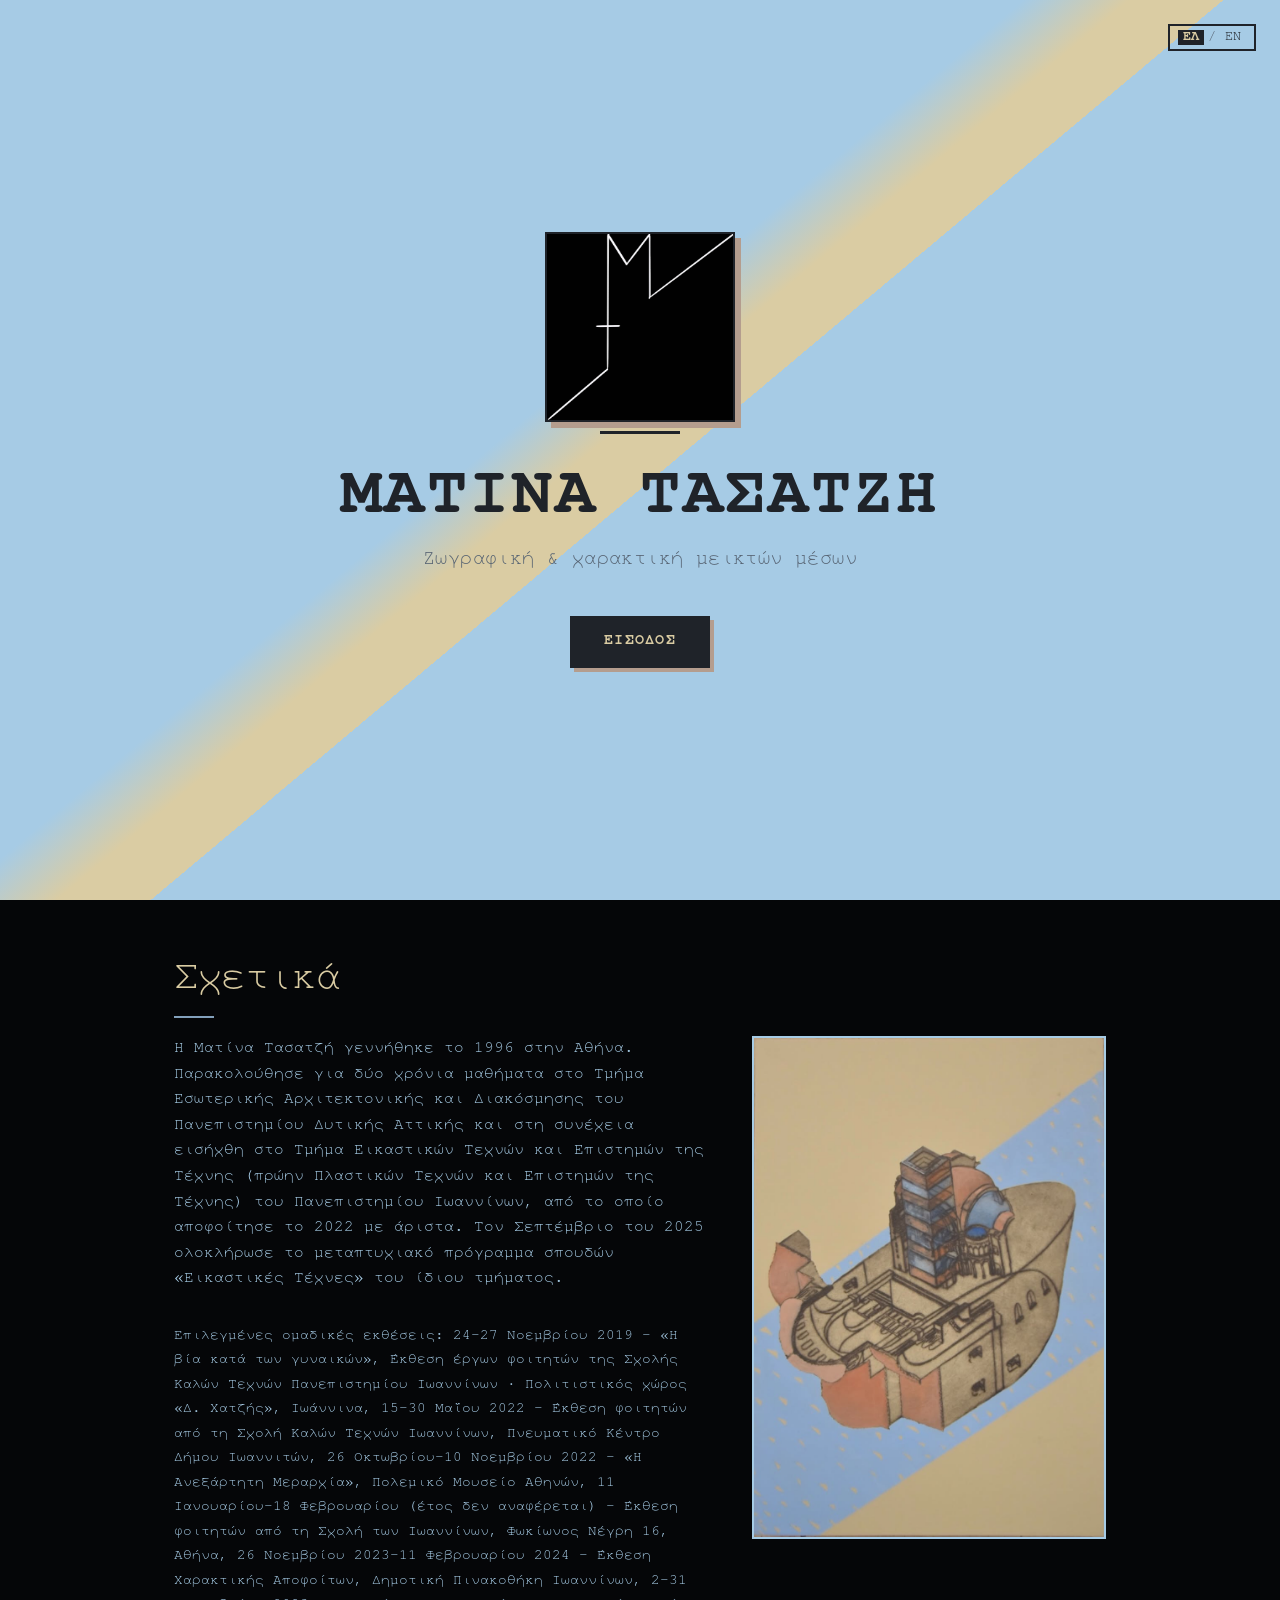
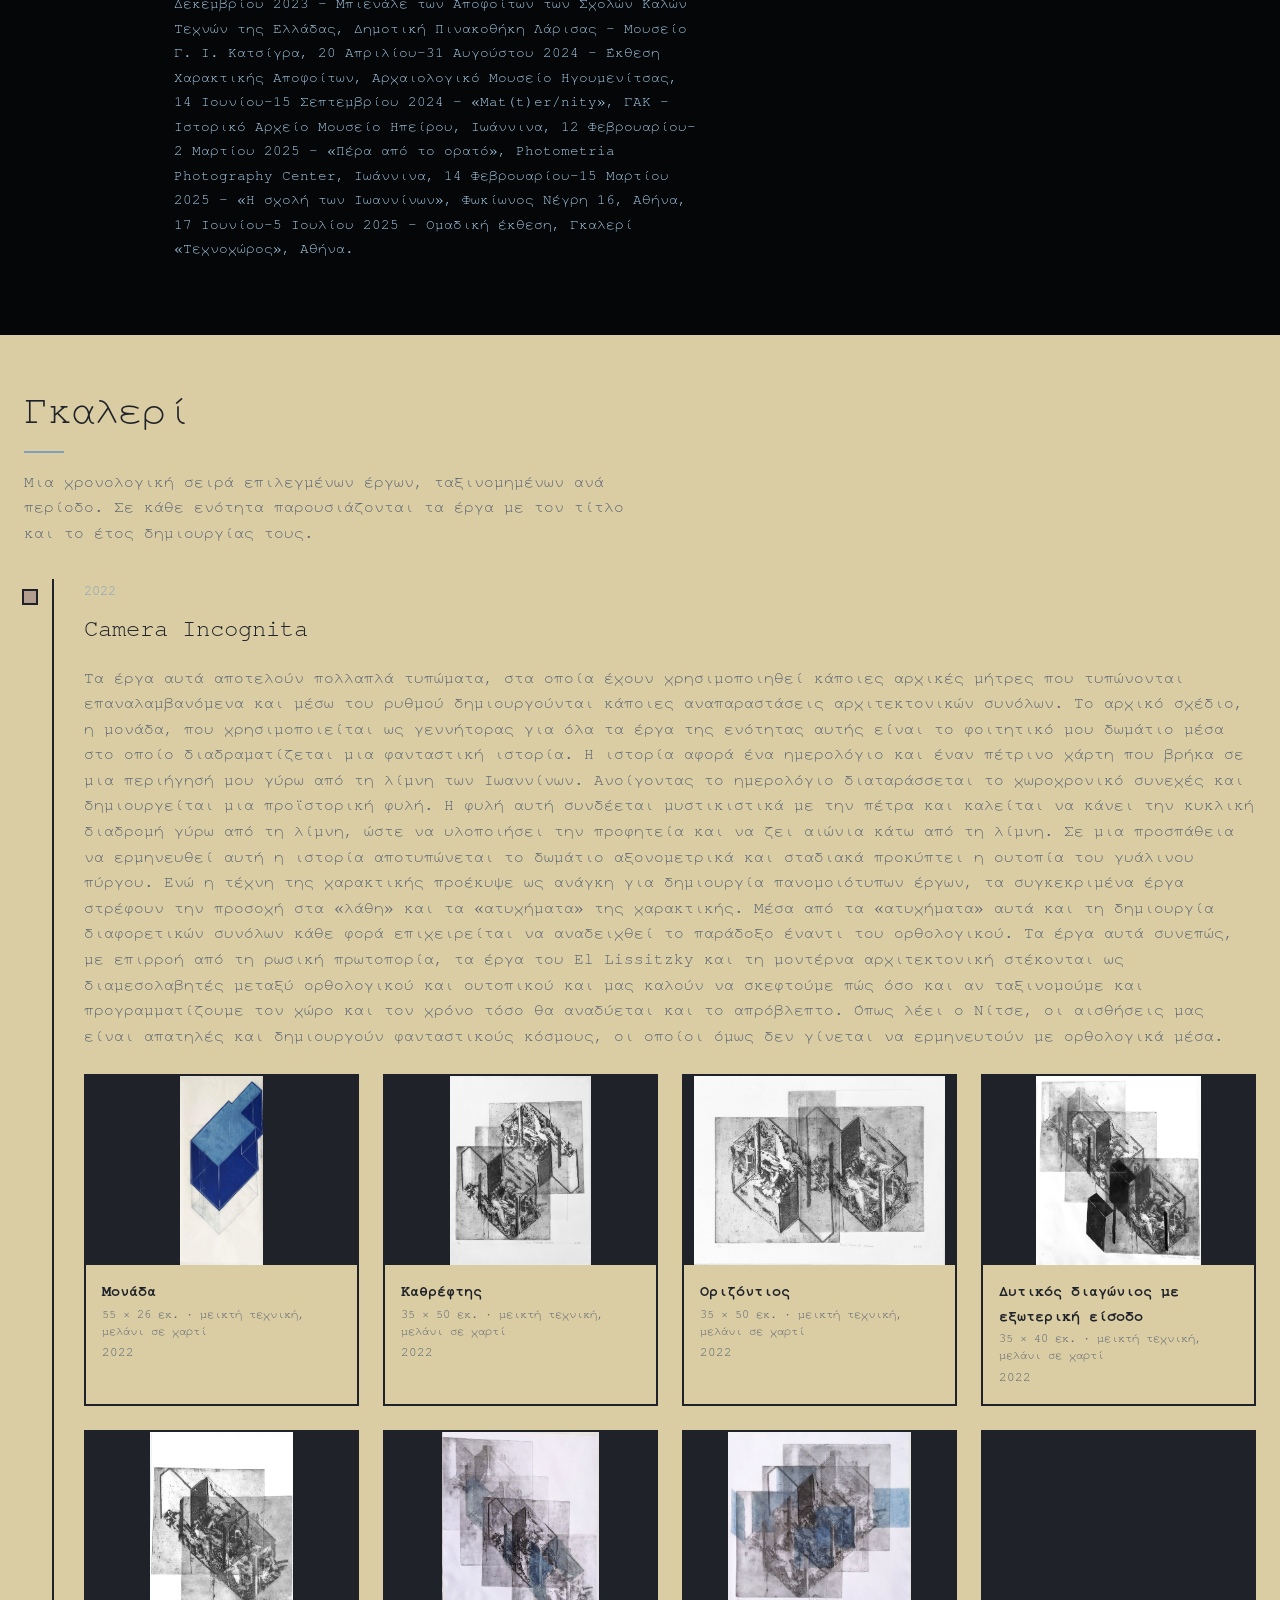
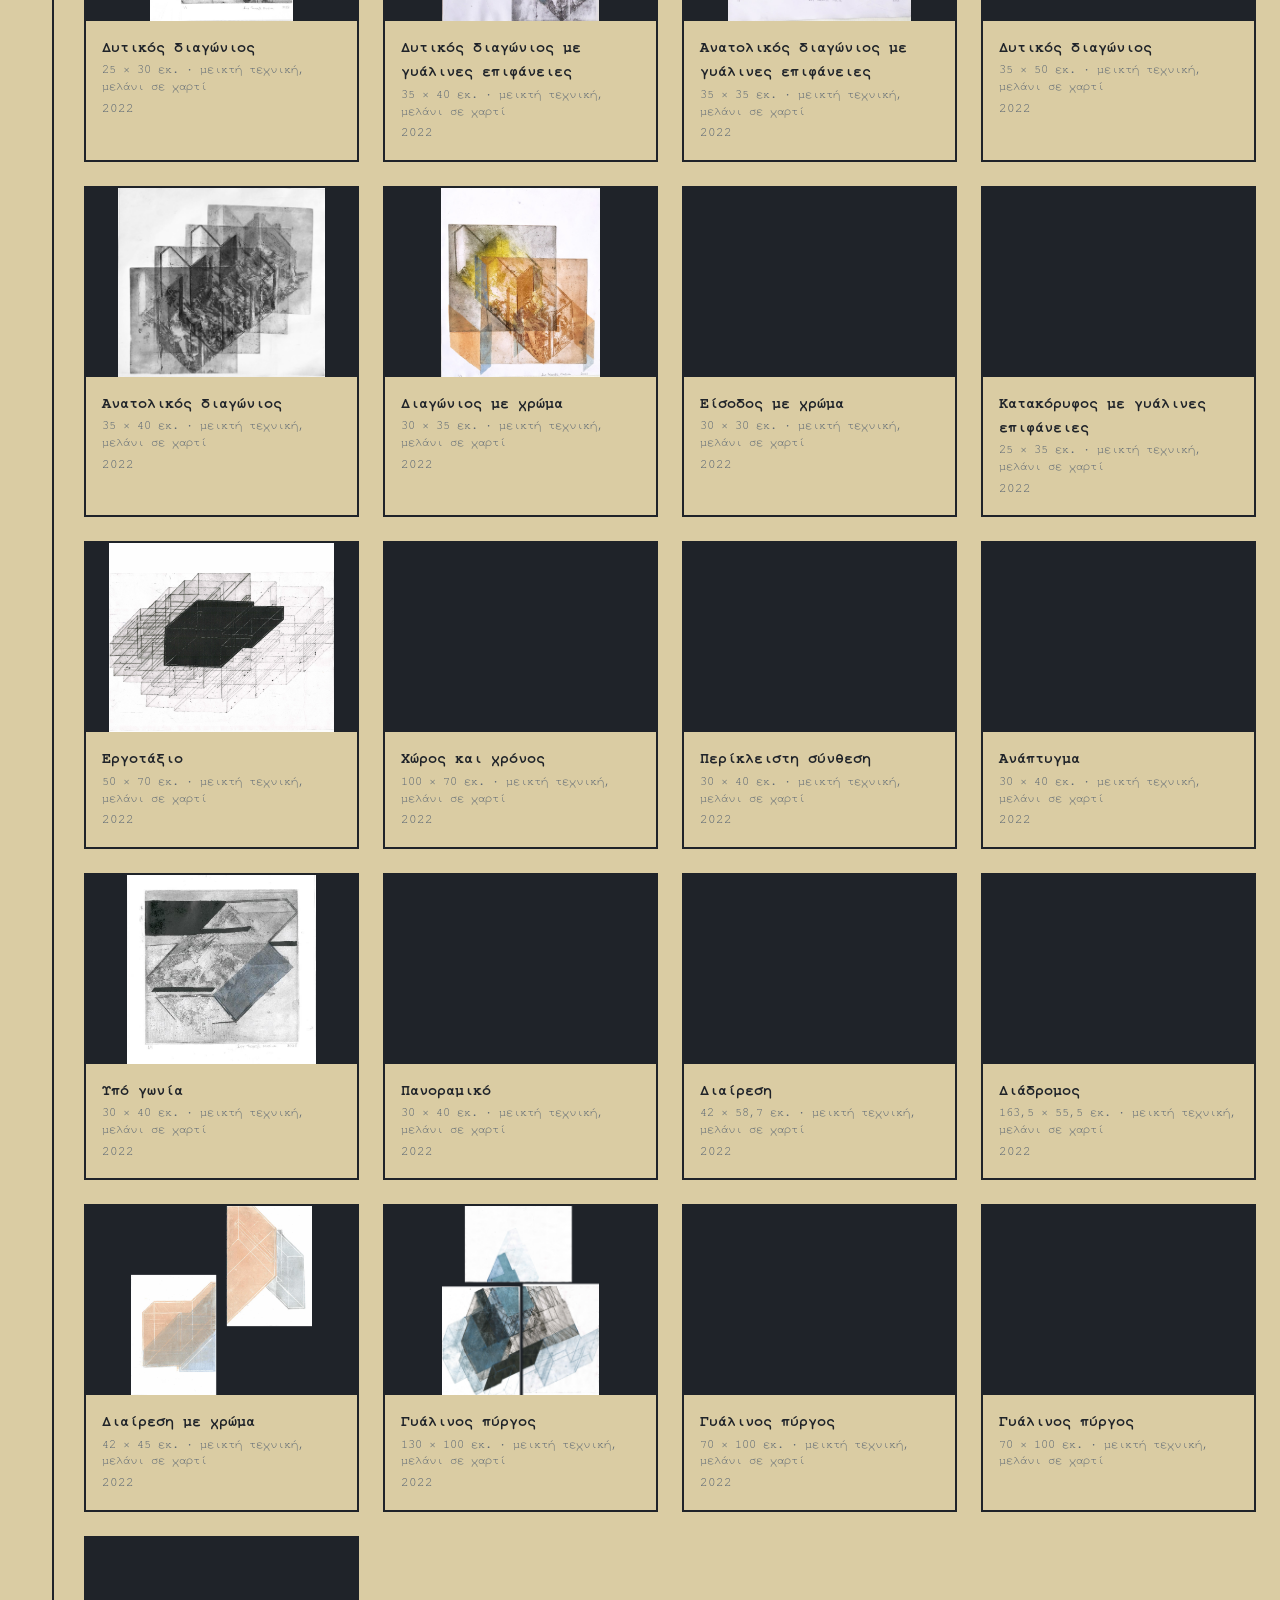
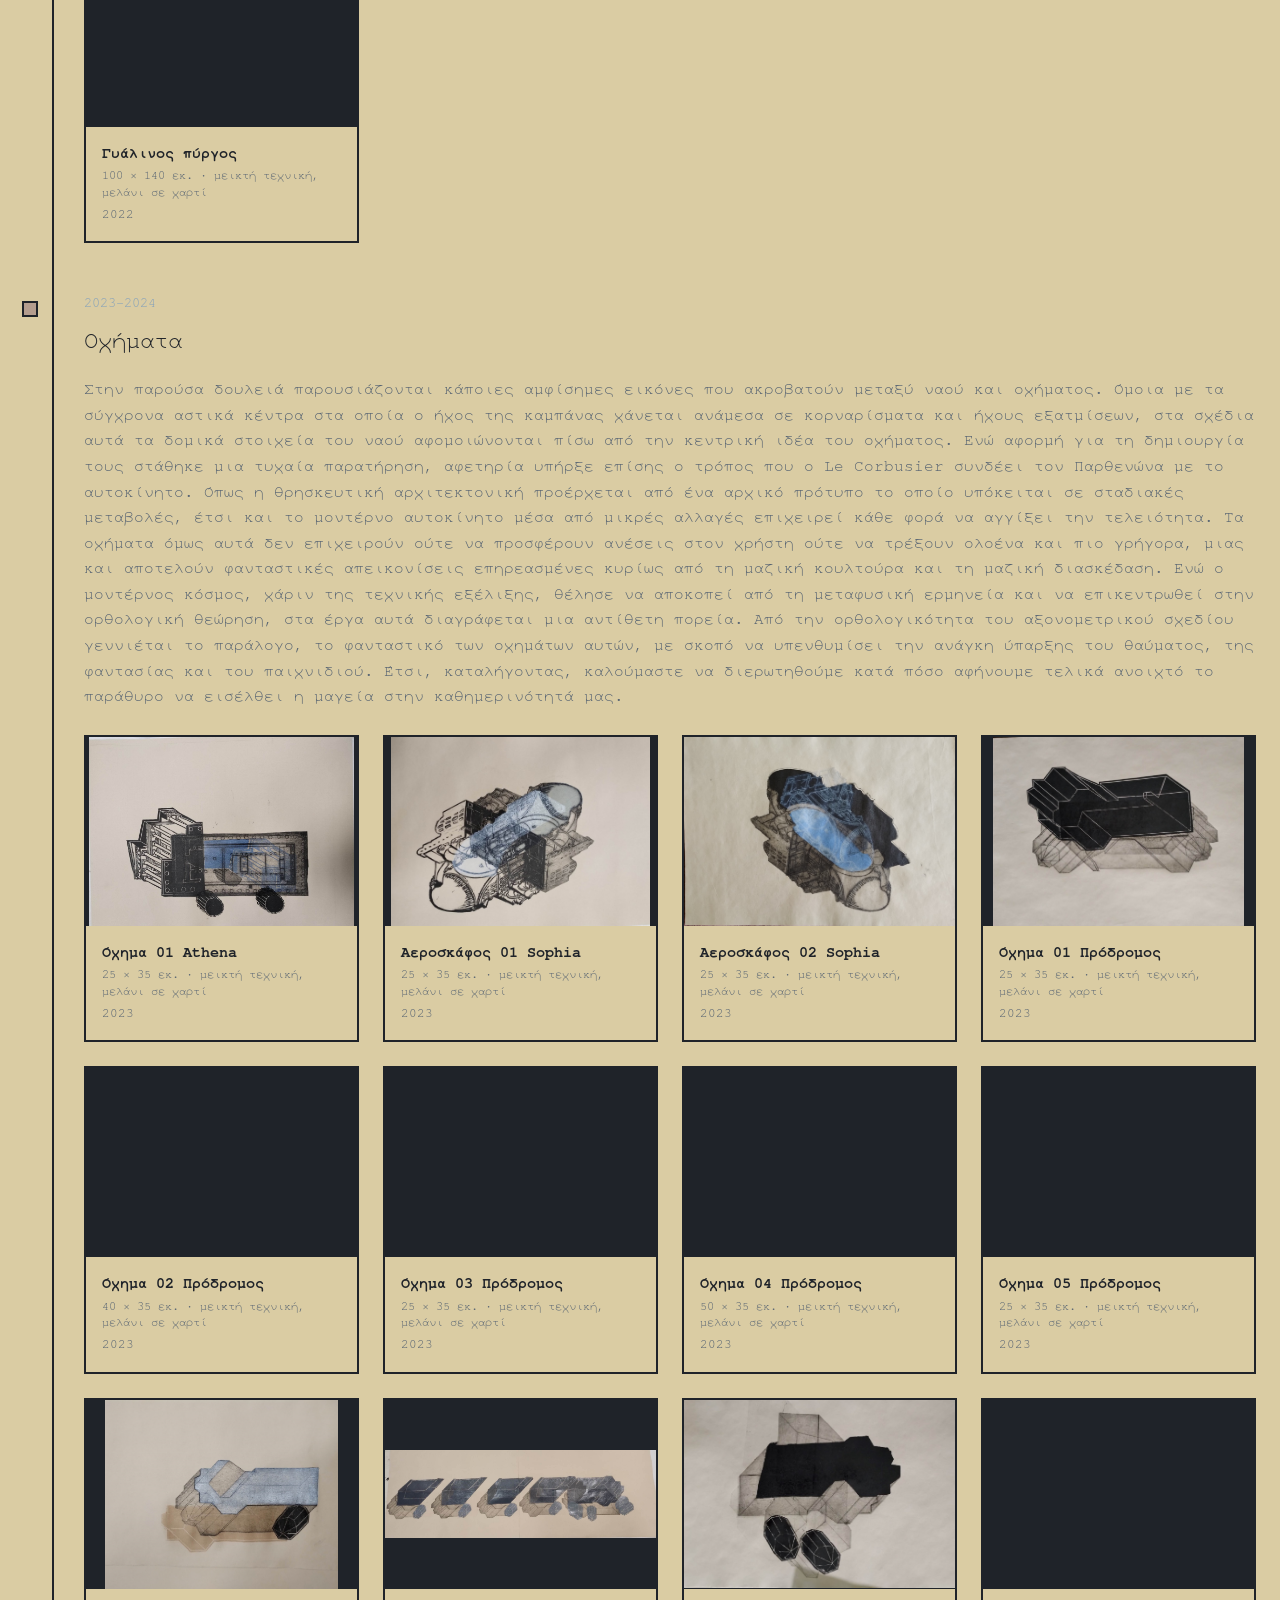
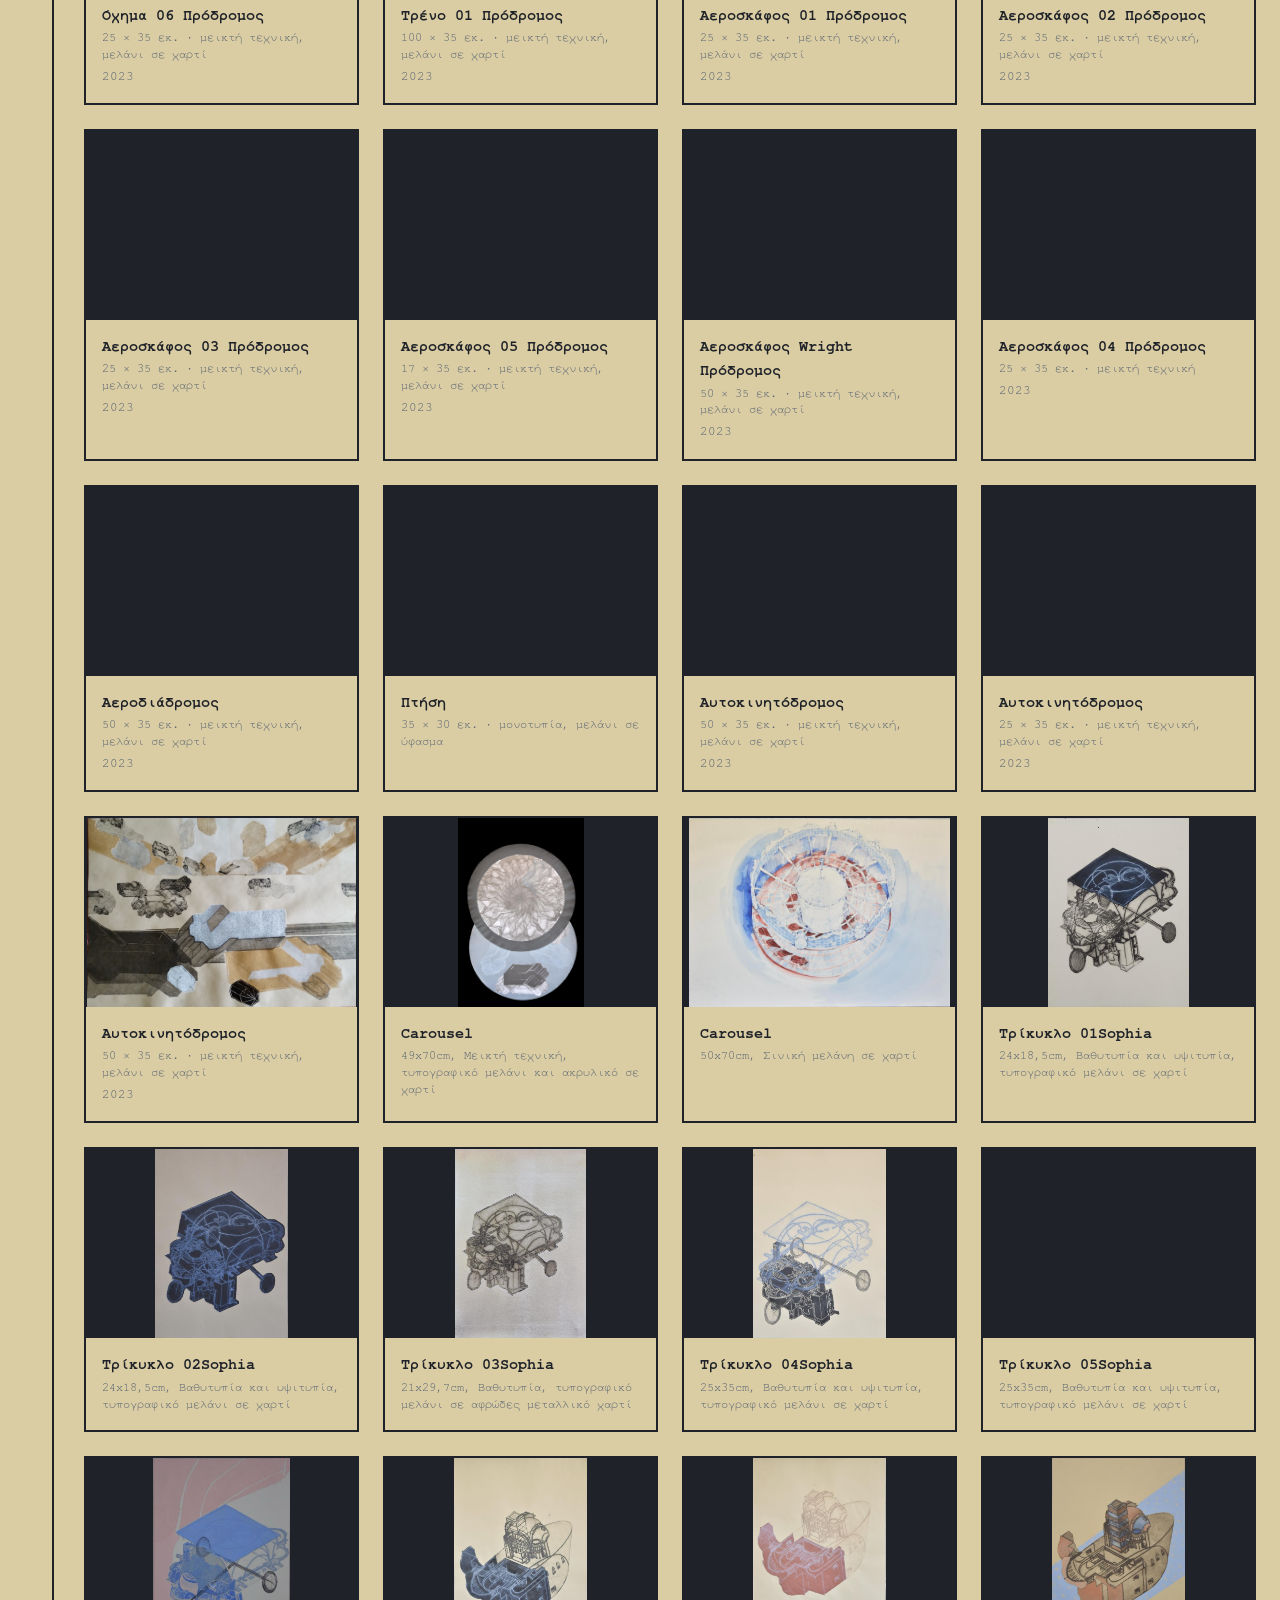
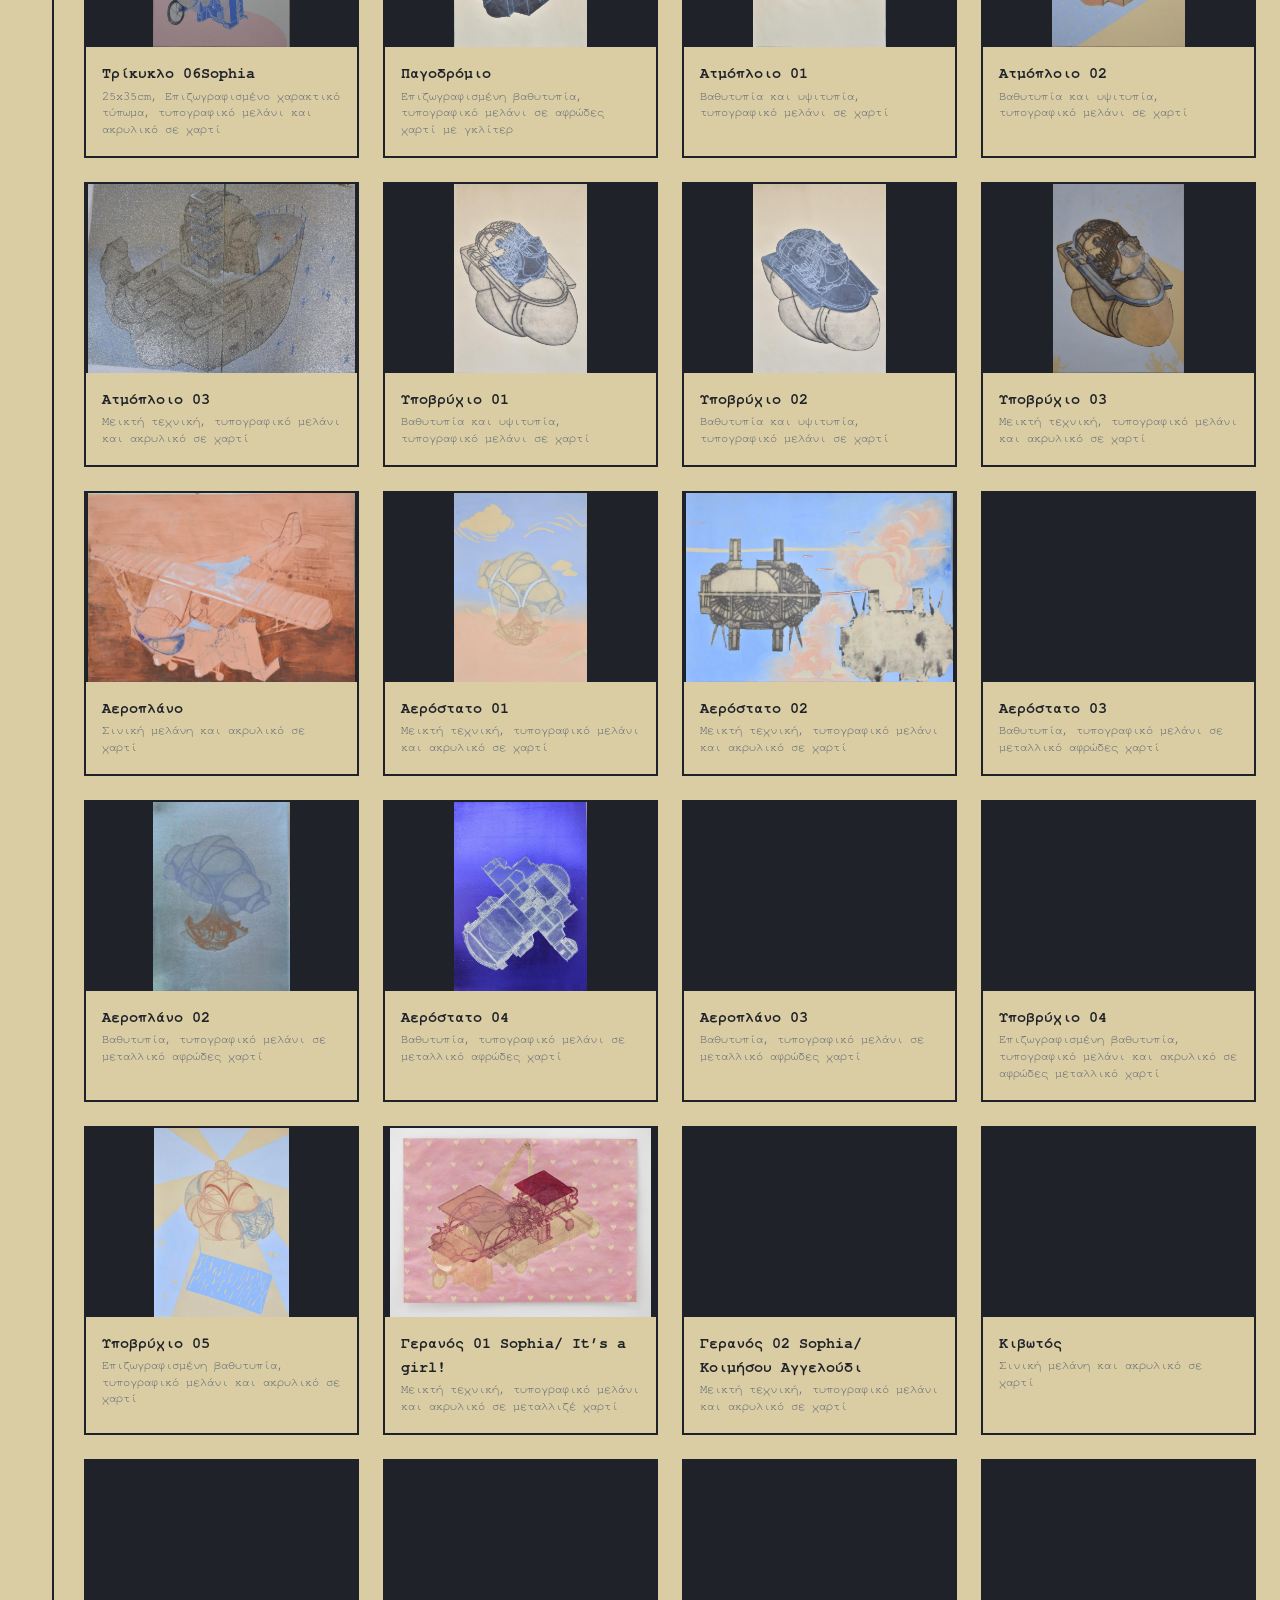
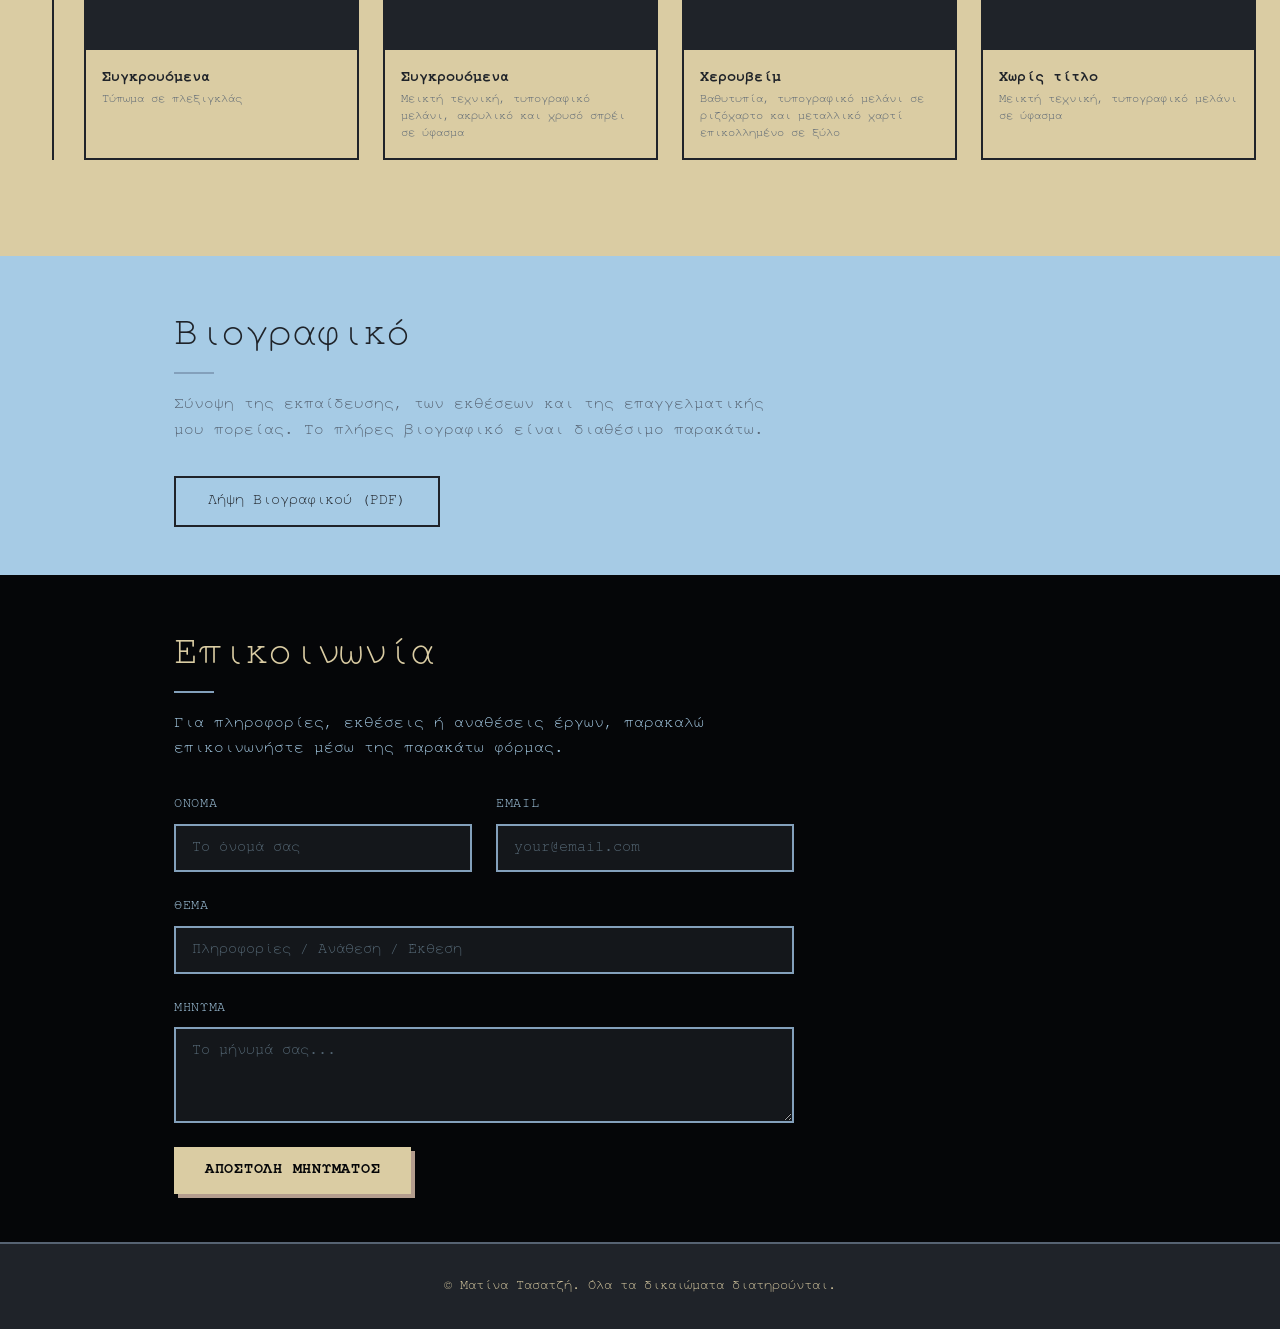
==== commit b0801c1b: "Add image preview navigation Co-authored-by: Claude Code <noreply@anthropic.com>  Co-authored-by: Co" ====
--- a/index.html
+++ b/index.html
@@ -162,7 +162,17 @@
     <button class="image-lightbox-close" id="image-lightbox-close" type="button"
       aria-label="Close image preview" data-i18n="gallery.closePreview"
       data-i18n-aria-label="gallery.closePreview">Close</button>
-    <img class="image-lightbox-img" id="image-lightbox-img" alt="">
+    <div class="image-lightbox-view">
+      <button class="image-lightbox-nav image-lightbox-nav--previous" id="image-lightbox-previous" type="button"
+        aria-label="Previous image" data-i18n-aria-label="gallery.previousImage">
+        <span aria-hidden="true">←</span>
+      </button>
+      <img class="image-lightbox-img" id="image-lightbox-img" alt="">
+      <button class="image-lightbox-nav image-lightbox-nav--next" id="image-lightbox-next" type="button"
+        aria-label="Next image" data-i18n-aria-label="gallery.nextImage">
+        <span aria-hidden="true">→</span>
+      </button>
+    </div>
     <p class="image-lightbox-caption" id="image-lightbox-caption"></p>
   </dialog>
 
--- a/css/style.css
+++ b/css/style.css
@@ -704,15 +704,30 @@
 }
 
 .image-lightbox-img {
-  max-width: 100%;
-  max-height: calc(100vh - 9rem);
-  max-height: calc(100dvh - 9rem);
+  flex: 0 1 auto;
+  min-width: 0;
+  max-width: calc(100% - 6rem);
+  max-height: calc(100vh - 12rem);
+  max-height: calc(100dvh - 12rem);
   width: auto;
   height: auto;
   object-fit: contain;
   border: var(--border-width) solid var(--color-light-blue);
 }
 
+.image-lightbox-view {
+  display: flex;
+  align-items: center;
+  justify-content: center;
+  gap: var(--space-sm);
+  width: 100%;
+  max-width: 100%;
+  max-height: 100%;
+  min-width: 0;
+  min-height: 0;
+  touch-action: pan-y;
+}
+
 .image-lightbox-caption {
   max-width: 100%;
   color: var(--color-cream);
@@ -723,6 +738,26 @@
   position: absolute;
   top: var(--space-md);
   right: var(--space-md);
+}
+
+.image-lightbox-nav {
+  position: relative;
+  flex: 0 0 2.75rem;
+  display: grid;
+  place-items: center;
+  width: 2.75rem;
+  height: 2.75rem;
+  padding: 0;
+  border: 0;
+  color: var(--color-light-blue);
+  background: transparent;
+  font: inherit;
+  font-size: 2rem;
+  line-height: 1;
+  cursor: pointer;
+}
+
+.image-lightbox-close {
   padding: var(--space-xs) var(--space-sm);
   border: var(--border-width) solid var(--color-light-blue);
   color: var(--color-cream);
@@ -731,7 +766,13 @@
   cursor: pointer;
 }
 
-.image-lightbox-close:focus-visible {
+.image-lightbox-nav:disabled {
+  opacity: 0.5;
+  cursor: not-allowed;
+}
+
+.image-lightbox-close:focus-visible,
+.image-lightbox-nav:focus-visible {
   outline: 3px solid var(--color-steel-blue);
   outline-offset: 3px;
 }
@@ -787,6 +828,27 @@
 @media (max-width: 600px) {
   .form-row {
     grid-template-columns: 1fr;
+  }
+
+  .image-lightbox {
+    padding: 4rem var(--space-xs) var(--space-sm);
+  }
+
+  .image-lightbox-view {
+    gap: var(--space-xs);
+  }
+
+  .image-lightbox-img {
+    max-width: calc(100% - 5rem);
+    max-height: calc(100vh - 10rem);
+    max-height: calc(100dvh - 10rem);
+  }
+
+  .image-lightbox-nav {
+    flex-basis: 2rem;
+    width: 2rem;
+    height: 2.75rem;
+    font-size: 1.75rem;
   }
 }
 
--- a/css/style.css
+++ b/css/style.css
@@ -704,15 +704,30 @@
 }
 
 .image-lightbox-img {
-  max-width: 100%;
-  max-height: calc(100vh - 9rem);
-  max-height: calc(100dvh - 9rem);
+  flex: 0 1 auto;
+  min-width: 0;
+  max-width: calc(100% - 6rem);
+  max-height: calc(100vh - 12rem);
+  max-height: calc(100dvh - 12rem);
   width: auto;
   height: auto;
   object-fit: contain;
   border: var(--border-width) solid var(--color-light-blue);
 }
 
+.image-lightbox-view {
+  display: flex;
+  align-items: center;
+  justify-content: center;
+  gap: var(--space-sm);
+  width: 100%;
+  max-width: 100%;
+  max-height: 100%;
+  min-width: 0;
+  min-height: 0;
+  touch-action: pan-y;
+}
+
 .image-lightbox-caption {
   max-width: 100%;
   color: var(--color-cream);
@@ -723,6 +738,26 @@
   position: absolute;
   top: var(--space-md);
   right: var(--space-md);
+}
+
+.image-lightbox-nav {
+  position: relative;
+  flex: 0 0 2.75rem;
+  display: grid;
+  place-items: center;
+  width: 2.75rem;
+  height: 2.75rem;
+  padding: 0;
+  border: 0;
+  color: var(--color-light-blue);
+  background: transparent;
+  font: inherit;
+  font-size: 2rem;
+  line-height: 1;
+  cursor: pointer;
+}
+
+.image-lightbox-close {
   padding: var(--space-xs) var(--space-sm);
   border: var(--border-width) solid var(--color-light-blue);
   color: var(--color-cream);
@@ -731,7 +766,13 @@
   cursor: pointer;
 }
 
-.image-lightbox-close:focus-visible {
+.image-lightbox-nav:disabled {
+  opacity: 0.5;
+  cursor: not-allowed;
+}
+
+.image-lightbox-close:focus-visible,
+.image-lightbox-nav:focus-visible {
   outline: 3px solid var(--color-steel-blue);
   outline-offset: 3px;
 }
@@ -787,6 +828,27 @@
 @media (max-width: 600px) {
   .form-row {
     grid-template-columns: 1fr;
+  }
+
+  .image-lightbox {
+    padding: 4rem var(--space-xs) var(--space-sm);
+  }
+
+  .image-lightbox-view {
+    gap: var(--space-xs);
+  }
+
+  .image-lightbox-img {
+    max-width: calc(100% - 5rem);
+    max-height: calc(100vh - 10rem);
+    max-height: calc(100dvh - 10rem);
+  }
+
+  .image-lightbox-nav {
+    flex-basis: 2rem;
+    width: 2rem;
+    height: 2.75rem;
+    font-size: 1.75rem;
   }
 }
 
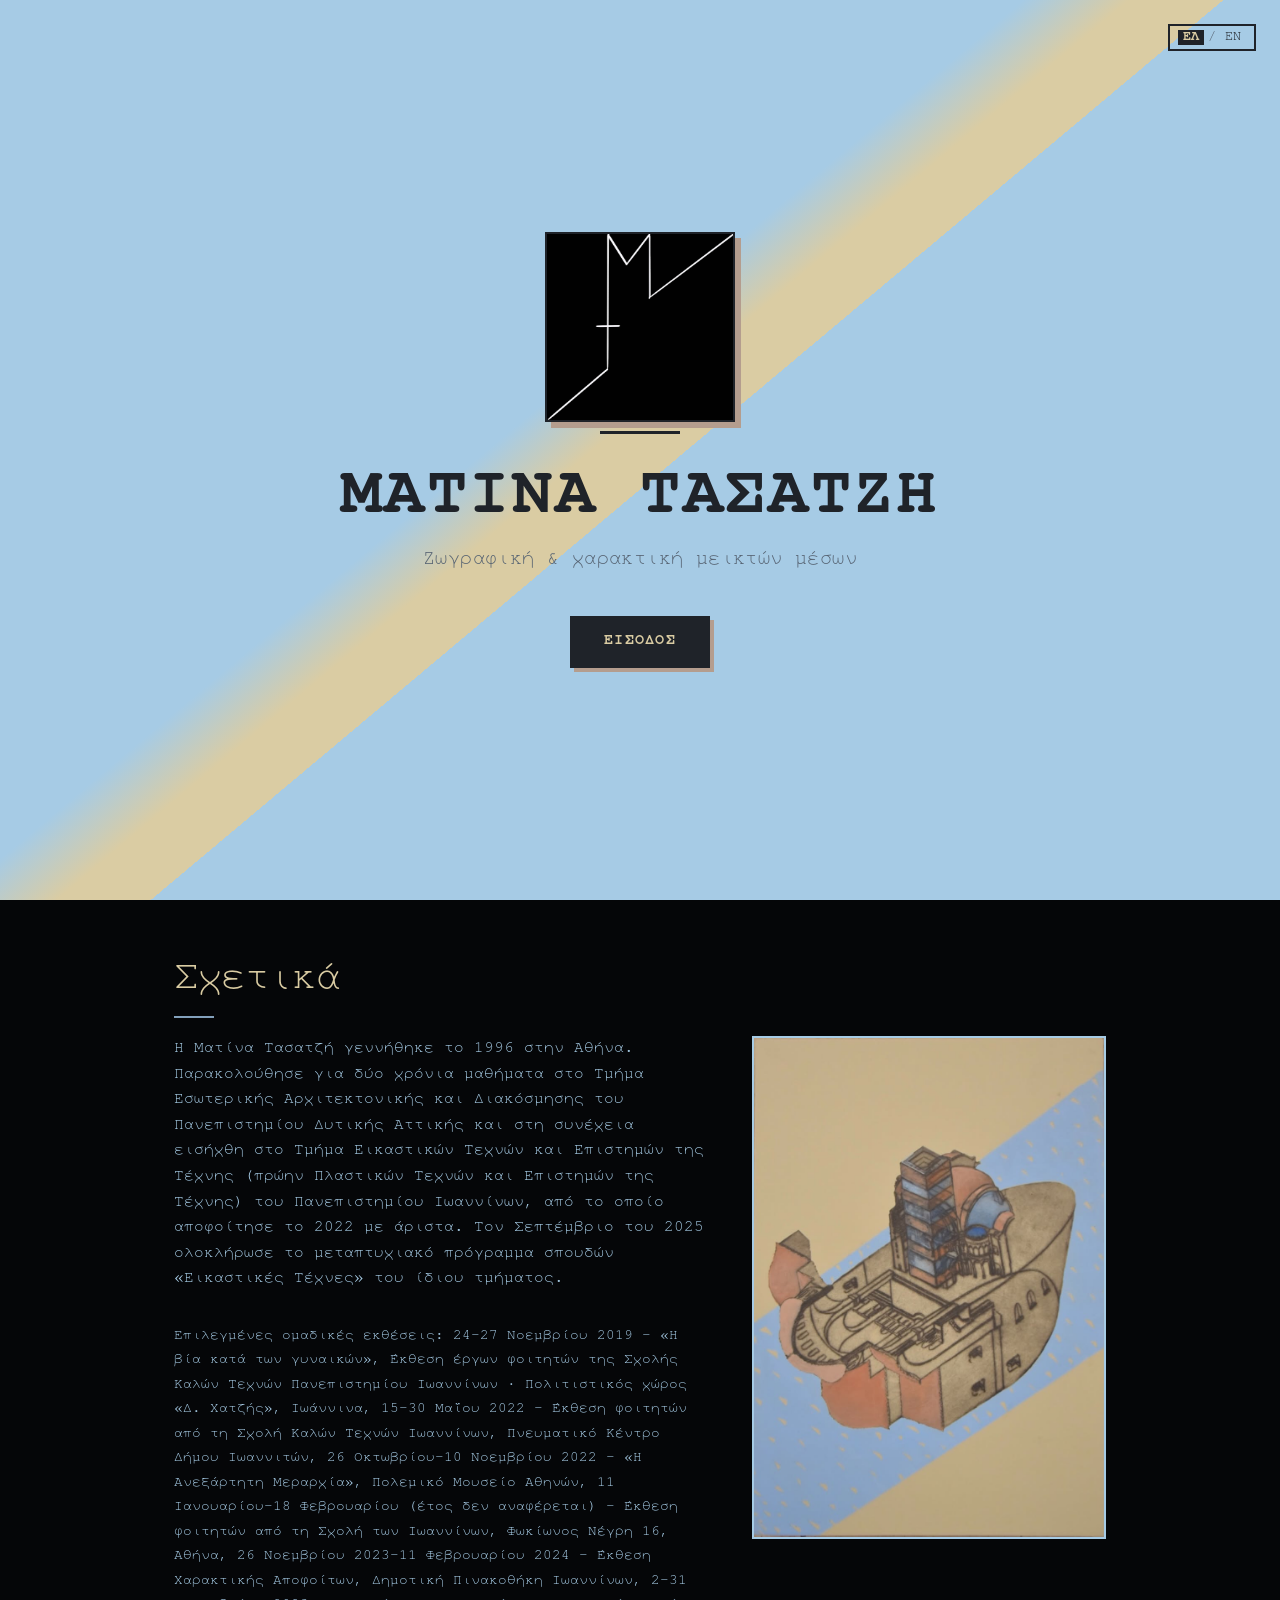
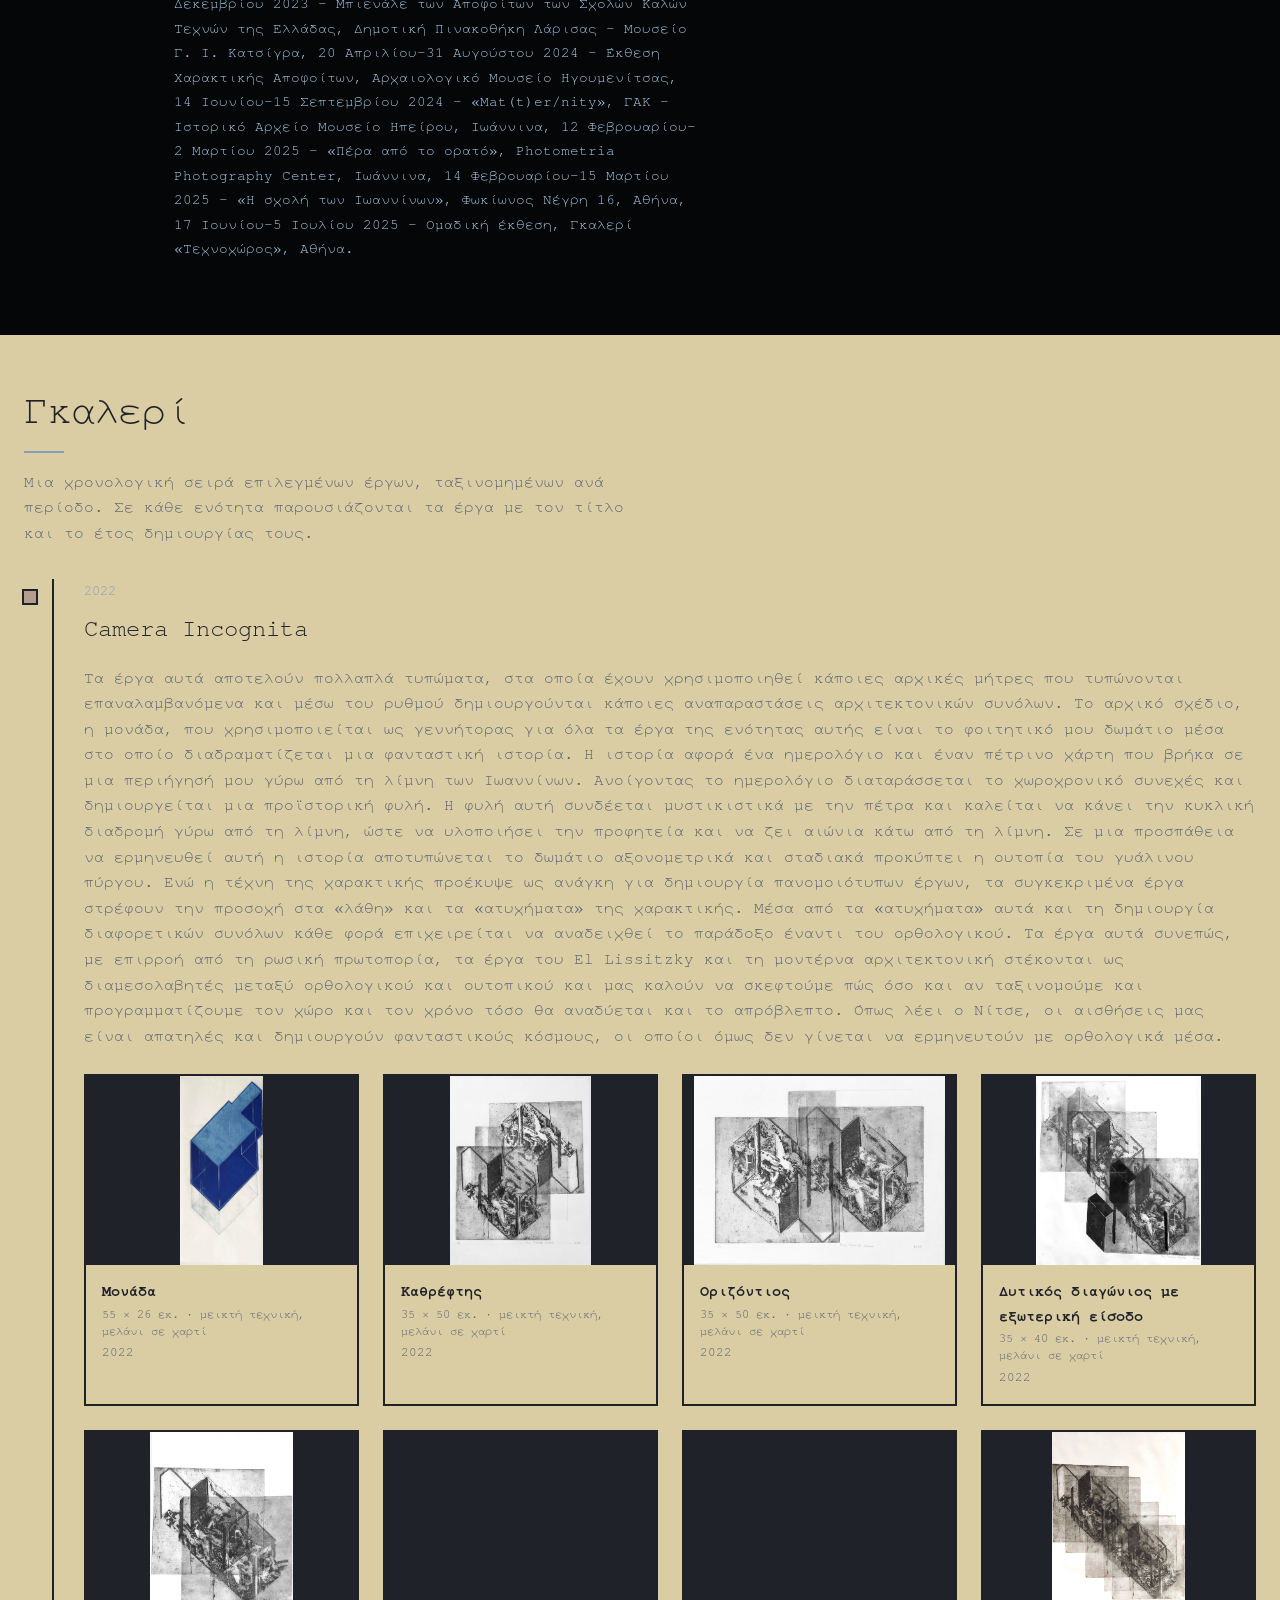
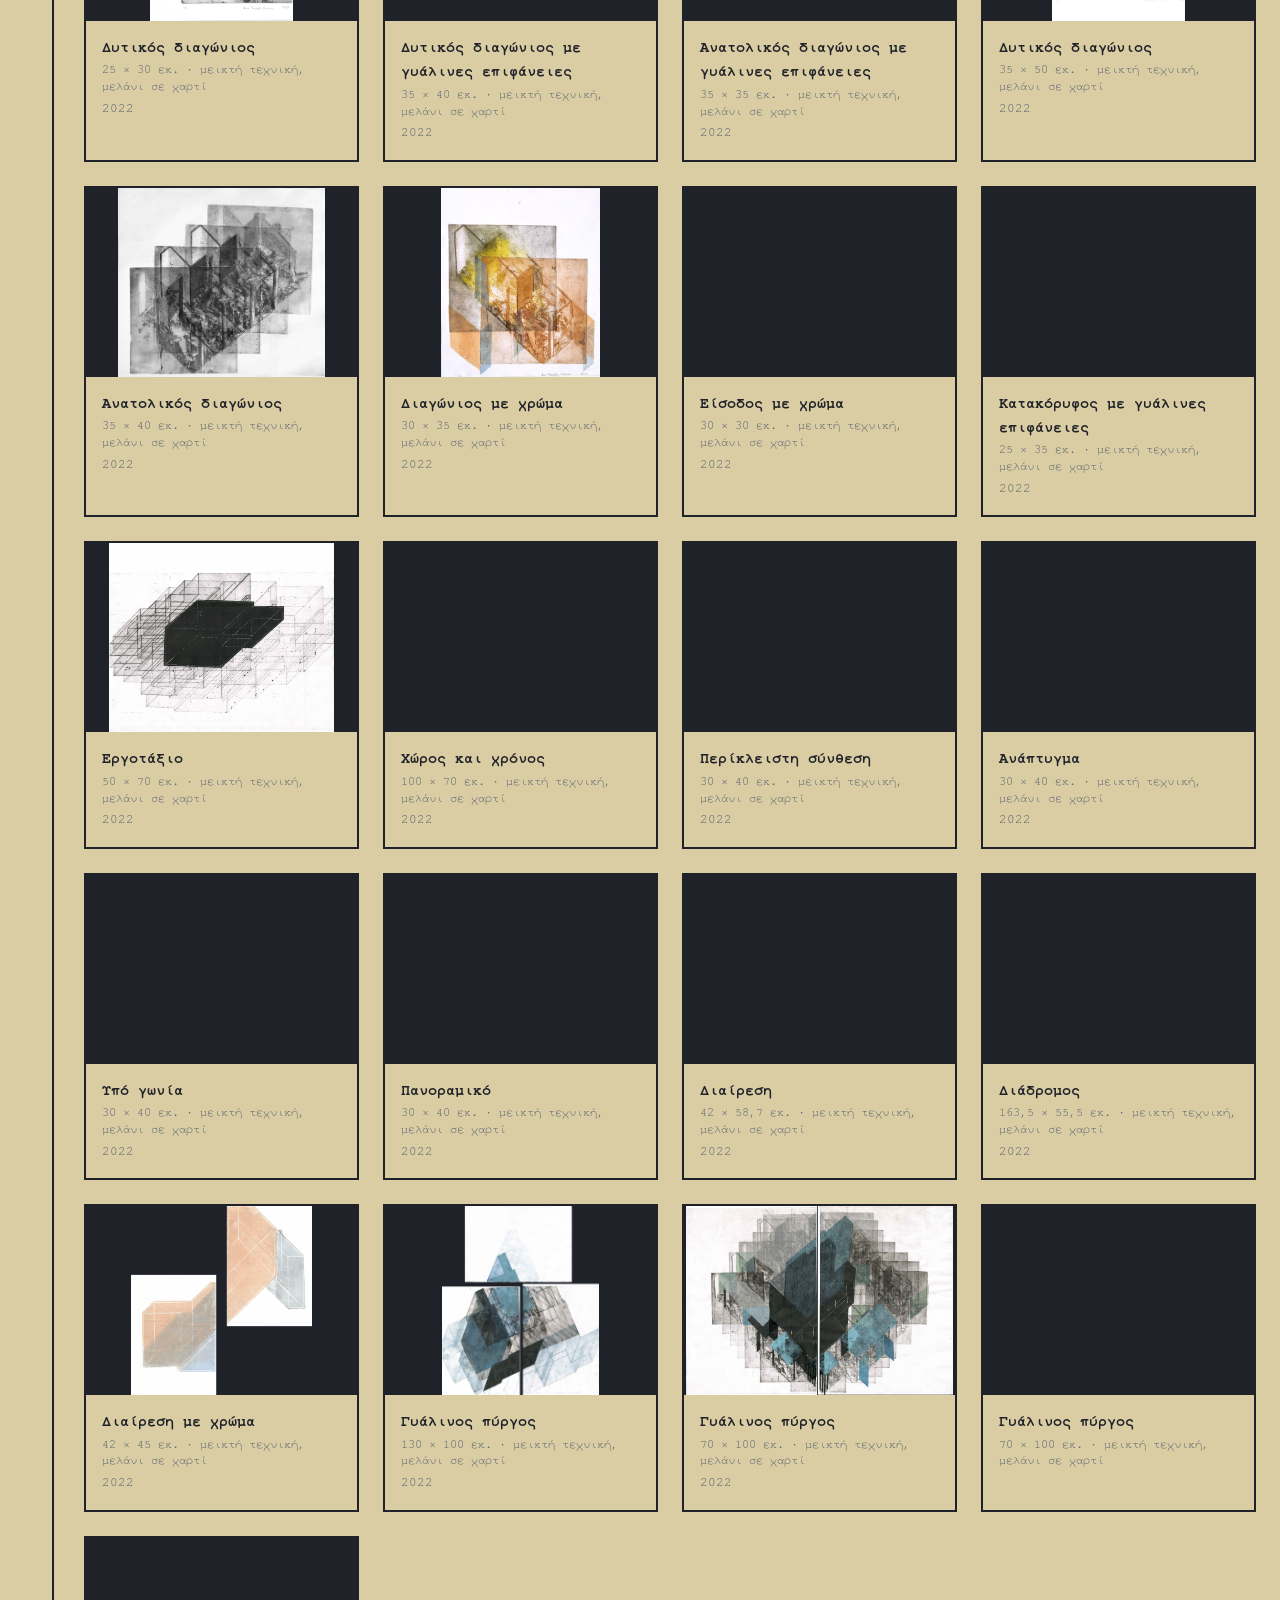
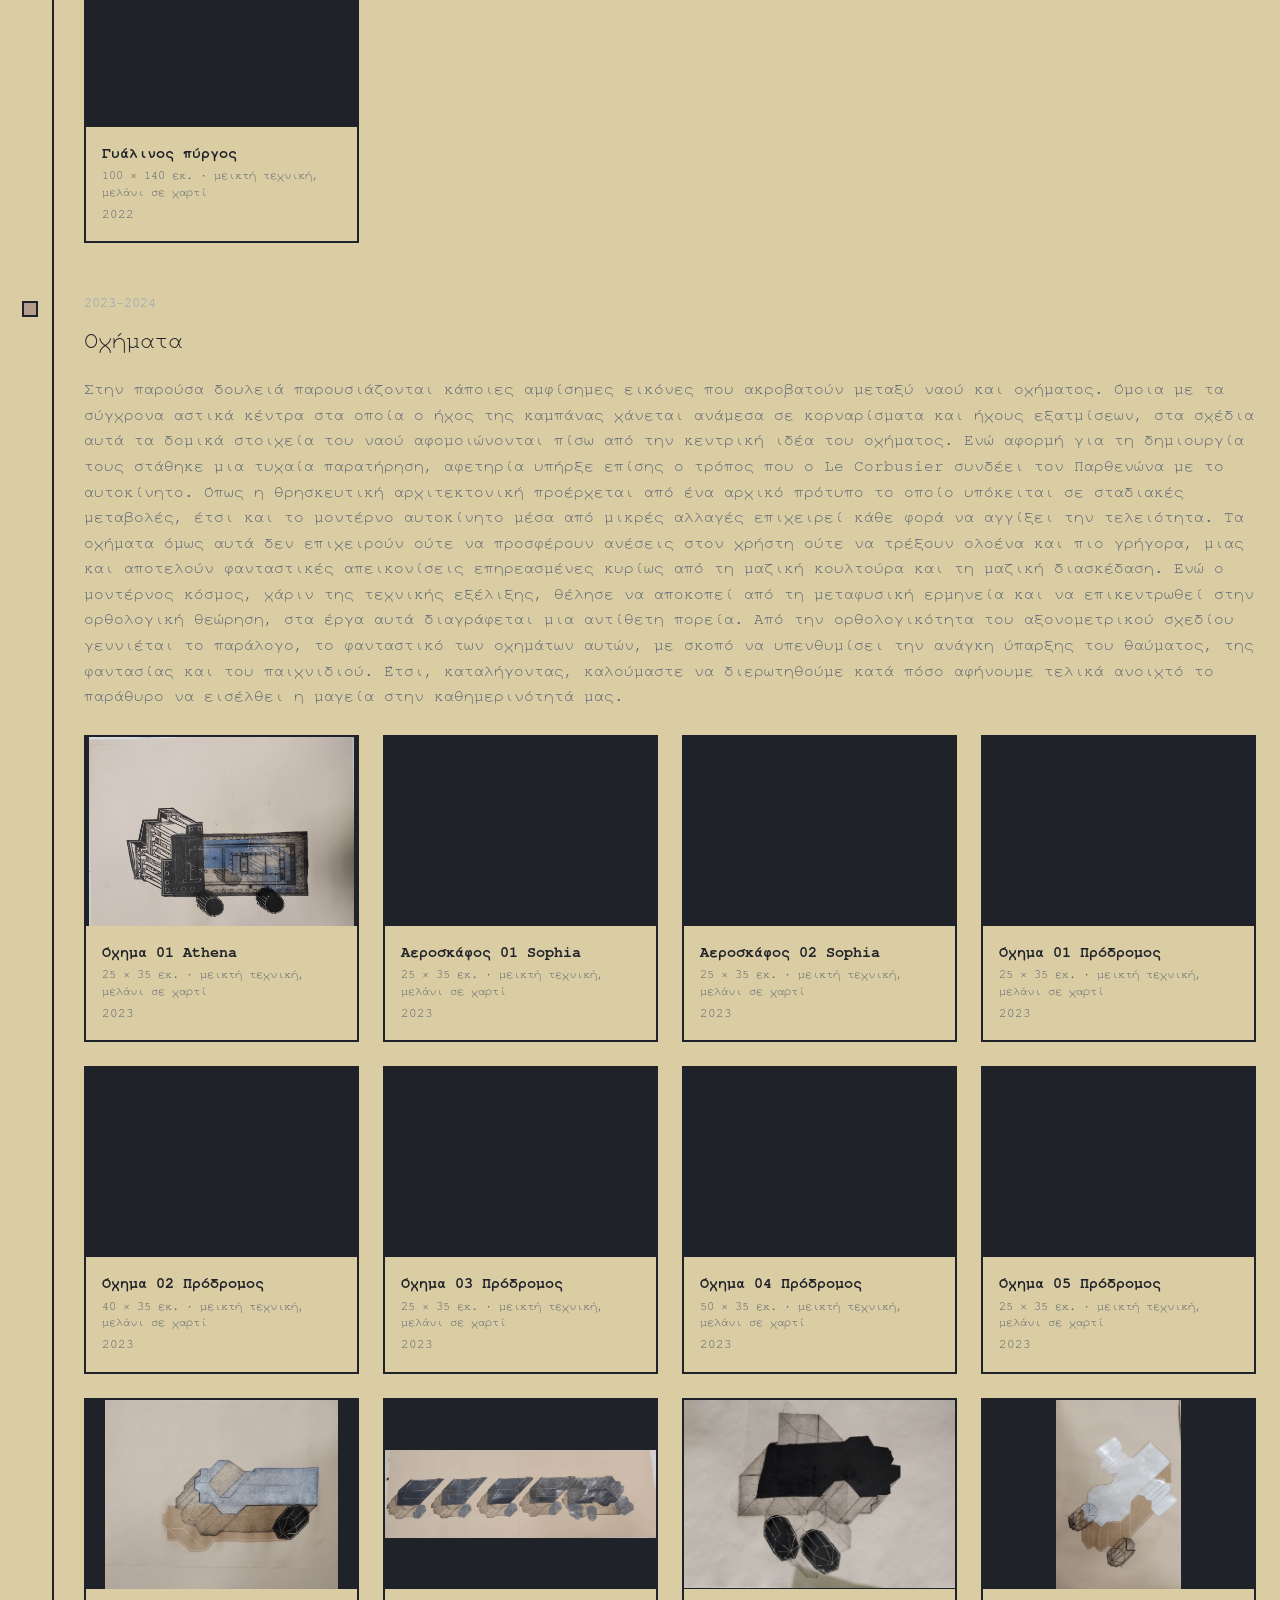
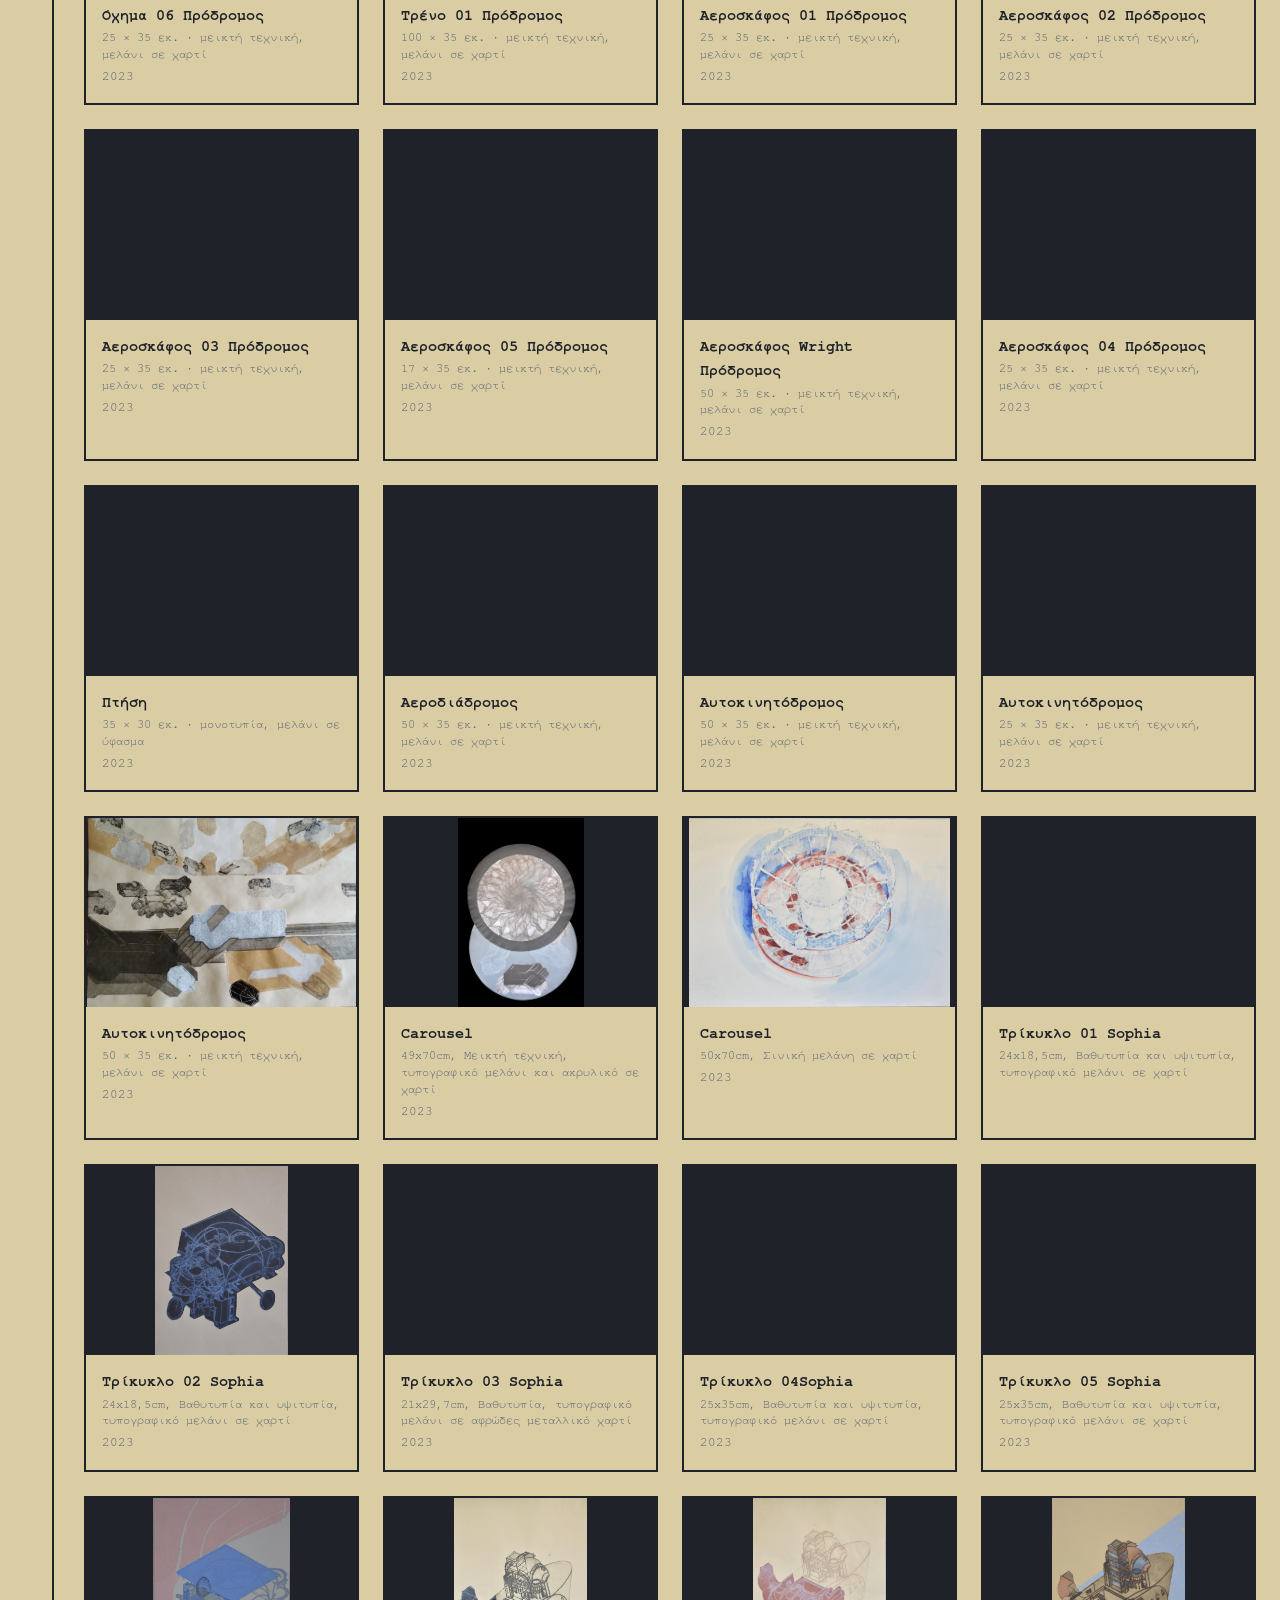
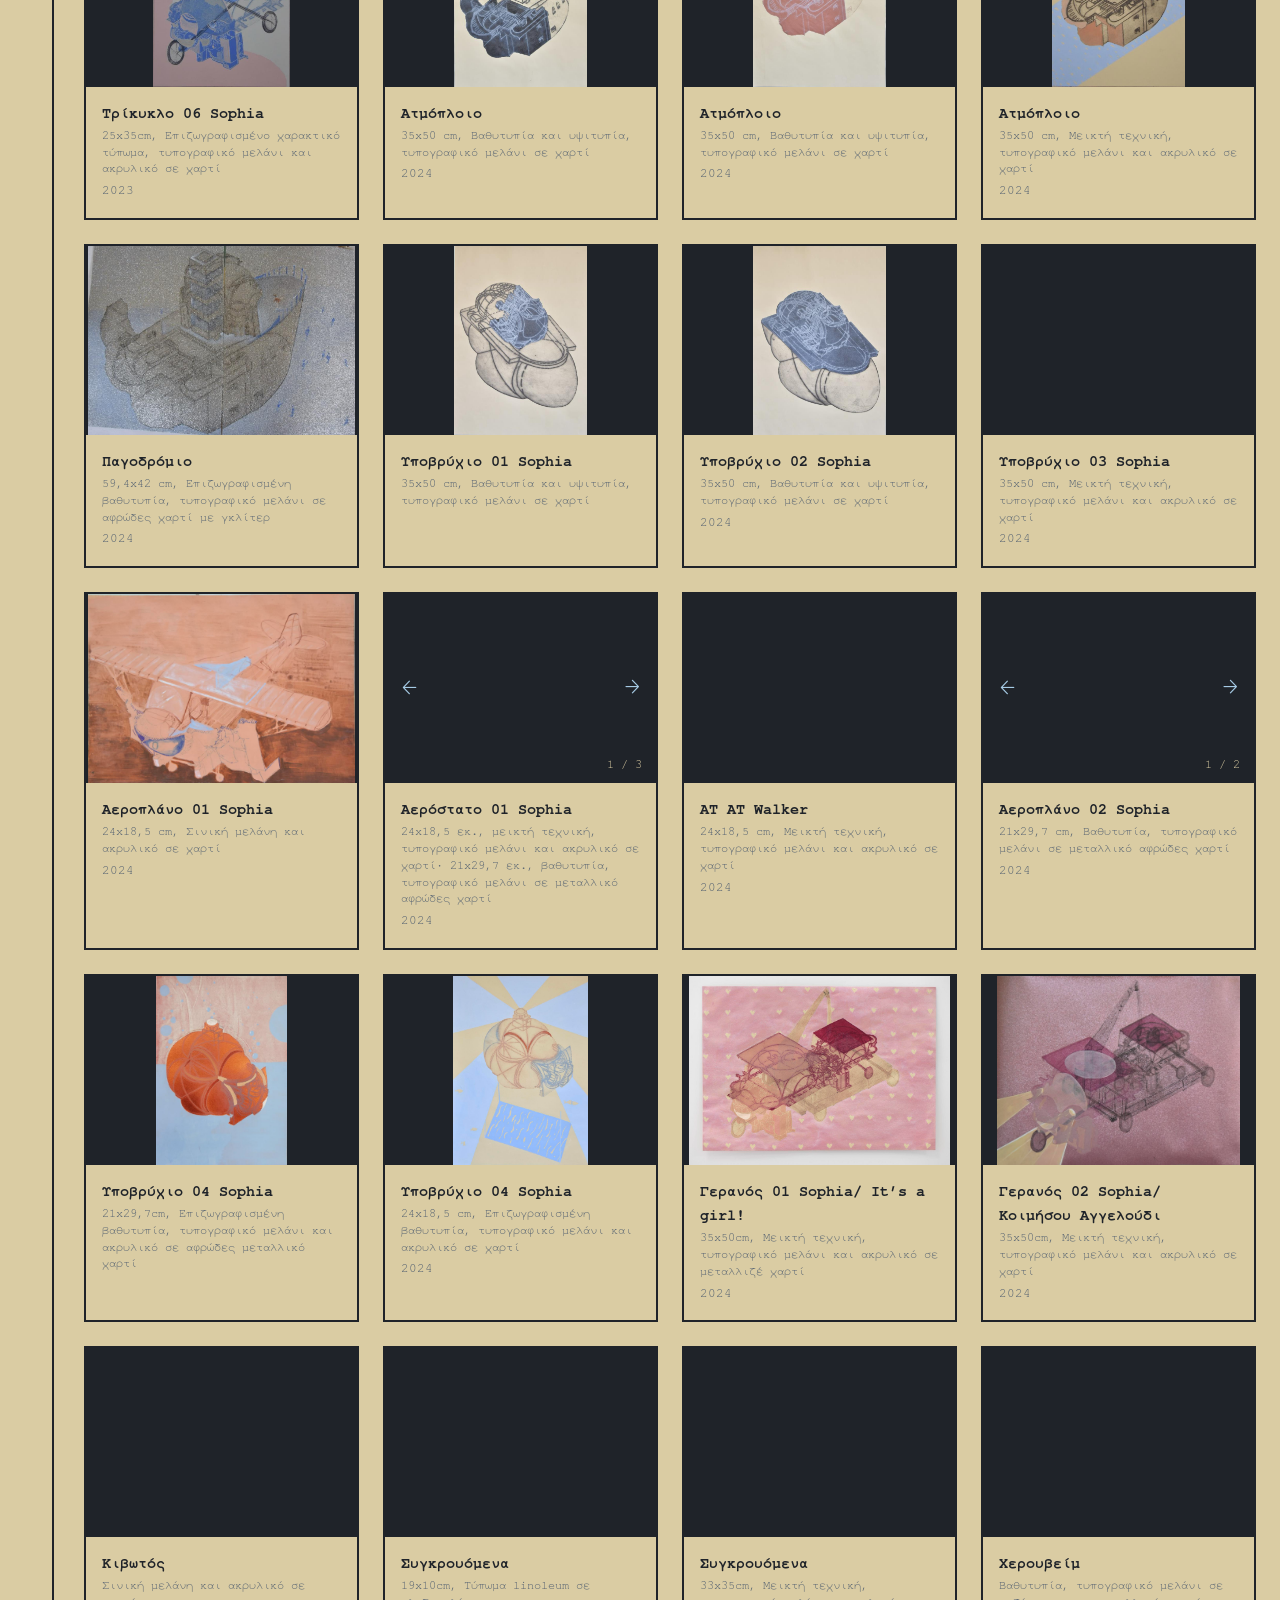
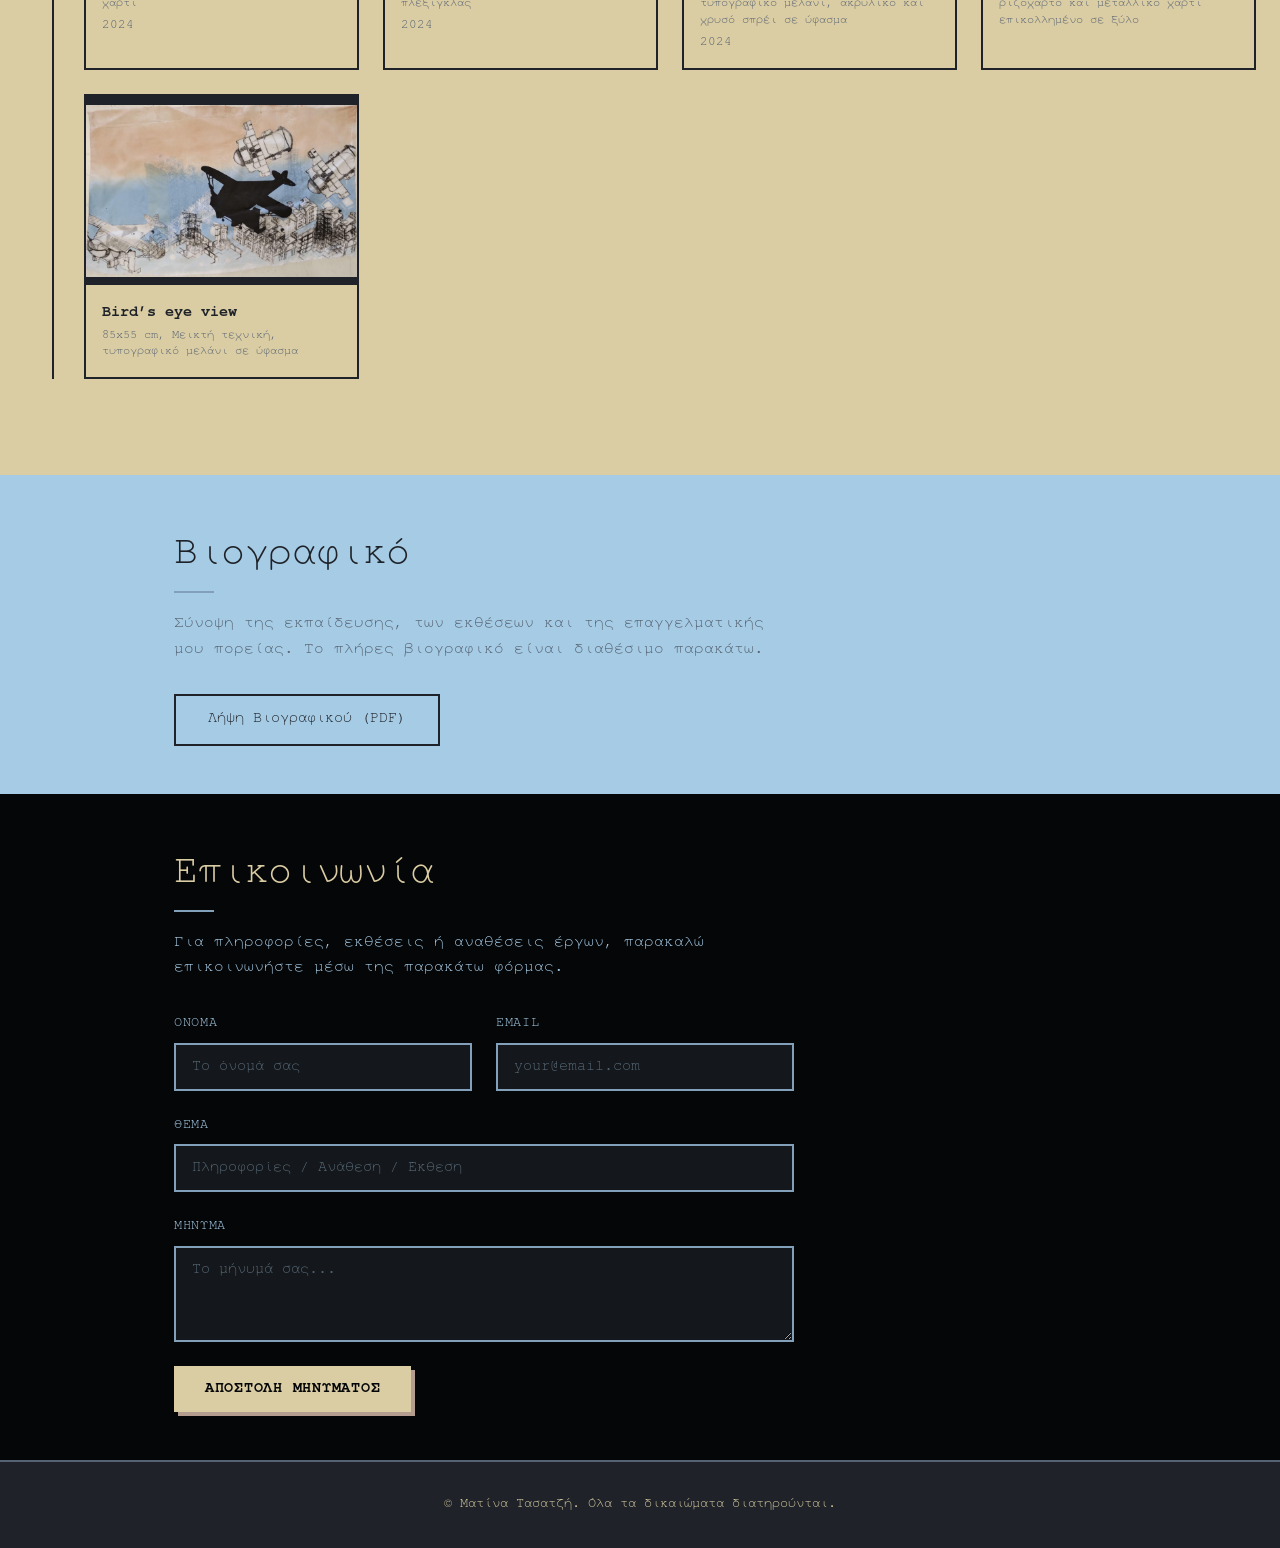
==== commit fbbbdc48: "Improve artwork preview interactions Co-authored-by: Copilot <223556219+Copilot@users.noreply.github" ====
--- a/index.html
+++ b/index.html
@@ -167,7 +167,10 @@
         aria-label="Previous image" data-i18n-aria-label="gallery.previousImage">
         <span aria-hidden="true">←</span>
       </button>
-      <img class="image-lightbox-img" id="image-lightbox-img" alt="">
+      <button class="image-lightbox-image-toggle" id="image-lightbox-image-toggle" type="button"
+        aria-label="Zoom in on artwork">
+        <img class="image-lightbox-img" id="image-lightbox-img" alt="">
+      </button>
       <button class="image-lightbox-nav image-lightbox-nav--next" id="image-lightbox-next" type="button"
         aria-label="Next image" data-i18n-aria-label="gallery.nextImage">
         <span aria-hidden="true">→</span>
--- a/css/style.css
+++ b/css/style.css
@@ -632,6 +632,11 @@
   background: var(--color-navy);
 }
 
+.work-media {
+  position: relative;
+  background: var(--color-navy);
+}
+
 .work-image-button {
   display: block;
   width: 100%;
@@ -644,6 +649,52 @@
 .work-image-button:focus-visible {
   outline: 3px solid var(--color-steel-blue);
   outline-offset: 3px;
+}
+
+.work-carousel-nav {
+  position: absolute;
+  top: 50%;
+  display: grid;
+  place-items: center;
+  width: 2rem;
+  height: 2.5rem;
+  padding: 0;
+  border: 0;
+  color: var(--color-light-blue);
+  background: transparent;
+  font: inherit;
+  font-size: 1.75rem;
+  line-height: 1;
+  cursor: pointer;
+  transform: translateY(-50%);
+}
+
+.work-carousel-nav:hover {
+  color: var(--color-cream);
+}
+
+.work-carousel-nav--previous {
+  left: var(--space-xs);
+}
+
+.work-carousel-nav--next {
+  right: var(--space-xs);
+}
+
+.work-photo-counter {
+  position: absolute;
+  right: var(--space-xs);
+  bottom: var(--space-xs);
+  padding: 0 0.35rem;
+  color: var(--color-cream);
+  background: var(--color-navy);
+  font-size: 0.75rem;
+  line-height: 1.5;
+}
+
+.work-carousel-nav:focus-visible {
+  outline: 3px solid var(--color-light-blue);
+  outline-offset: 2px;
 }
 
 .work figcaption {
@@ -700,32 +751,93 @@
 }
 
 .image-lightbox::backdrop {
-  background: rgba(5, 6, 8, 0.96);
-}
-
-.image-lightbox-img {
+  background: var(--color-black);
+}
+
+.image-lightbox-image-toggle {
+  display: flex;
+  align-items: center;
+  justify-content: center;
   flex: 0 1 auto;
   min-width: 0;
-  max-width: calc(100% - 6rem);
+  max-width: 100%;
+  max-height: 100%;
+  padding: 0;
+  border: 0;
+  background: transparent;
+  cursor: zoom-in;
+}
+
+.image-lightbox-img {
+  display: block;
+  flex: 0 1 auto;
+  min-width: 0;
+  max-width: calc(100vw - 6rem);
   max-height: calc(100vh - 12rem);
   max-height: calc(100dvh - 12rem);
   width: auto;
   height: auto;
   object-fit: contain;
-  border: var(--border-width) solid var(--color-light-blue);
 }
 
 .image-lightbox-view {
   display: flex;
+  align-self: center;
   align-items: center;
   justify-content: center;
   gap: var(--space-sm);
-  width: 100%;
+  width: calc(100% - 7rem);
+  height: calc(100% - 3.5rem);
   max-width: 100%;
   max-height: 100%;
   min-width: 0;
   min-height: 0;
-  touch-action: pan-y;
+  overflow: hidden;
+  overscroll-behavior: contain;
+  touch-action: none;
+  scrollbar-width: thin;
+  scrollbar-color: var(--color-steel-blue) var(--color-navy);
+}
+
+.image-lightbox-view::-webkit-scrollbar {
+  width: 8px;
+  height: 8px;
+}
+
+.image-lightbox-view::-webkit-scrollbar-track {
+  background: var(--color-navy);
+}
+
+.image-lightbox-view::-webkit-scrollbar-thumb {
+  border: 2px solid var(--color-navy);
+  background: var(--color-steel-blue);
+}
+
+.image-lightbox-view::-webkit-scrollbar-thumb:hover {
+  background: var(--color-light-blue);
+}
+
+.image-lightbox-view.is-zoomed {
+  align-items: flex-start;
+  justify-content: flex-start;
+  overflow: auto;
+  touch-action: none;
+}
+
+.image-lightbox-view.is-zoomed .image-lightbox-image-toggle,
+.image-lightbox-view.is-zoomed .image-lightbox-img {
+  flex: none;
+}
+
+.image-lightbox-view.is-zoomed .image-lightbox-image-toggle {
+  max-width: none;
+  max-height: none;
+  cursor: zoom-out;
+}
+
+.image-lightbox-image-toggle:focus-visible {
+  outline: 3px solid var(--color-light-blue);
+  outline-offset: 3px;
 }
 
 .image-lightbox-caption {
@@ -741,7 +853,9 @@
 }
 
 .image-lightbox-nav {
-  position: relative;
+  position: fixed;
+  z-index: 1;
+  top: 50%;
   flex: 0 0 2.75rem;
   display: grid;
   place-items: center;
@@ -755,6 +869,15 @@
   font-size: 2rem;
   line-height: 1;
   cursor: pointer;
+  transform: translateY(-50%);
+}
+
+.image-lightbox-nav--previous {
+  left: var(--space-md);
+}
+
+.image-lightbox-nav--next {
+  right: var(--space-md);
 }
 
 .image-lightbox-close {
@@ -836,10 +959,17 @@
 
   .image-lightbox-view {
     gap: var(--space-xs);
+    width: calc(100% - 5rem);
+    height: calc(100% - 3rem);
+  }
+
+  .image-lightbox-image-toggle {
+    max-width: 100%;
+    max-height: 100%;
   }
 
   .image-lightbox-img {
-    max-width: calc(100% - 5rem);
+    max-width: calc(100vw - 5rem);
     max-height: calc(100vh - 10rem);
     max-height: calc(100dvh - 10rem);
   }
@@ -849,6 +979,14 @@
     width: 2rem;
     height: 2.75rem;
     font-size: 1.75rem;
+  }
+
+  .image-lightbox-nav--previous {
+    left: var(--space-xs);
+  }
+
+  .image-lightbox-nav--next {
+    right: var(--space-xs);
   }
 }
 
--- a/css/style.css
+++ b/css/style.css
@@ -632,6 +632,11 @@
   background: var(--color-navy);
 }
 
+.work-media {
+  position: relative;
+  background: var(--color-navy);
+}
+
 .work-image-button {
   display: block;
   width: 100%;
@@ -644,6 +649,52 @@
 .work-image-button:focus-visible {
   outline: 3px solid var(--color-steel-blue);
   outline-offset: 3px;
+}
+
+.work-carousel-nav {
+  position: absolute;
+  top: 50%;
+  display: grid;
+  place-items: center;
+  width: 2rem;
+  height: 2.5rem;
+  padding: 0;
+  border: 0;
+  color: var(--color-light-blue);
+  background: transparent;
+  font: inherit;
+  font-size: 1.75rem;
+  line-height: 1;
+  cursor: pointer;
+  transform: translateY(-50%);
+}
+
+.work-carousel-nav:hover {
+  color: var(--color-cream);
+}
+
+.work-carousel-nav--previous {
+  left: var(--space-xs);
+}
+
+.work-carousel-nav--next {
+  right: var(--space-xs);
+}
+
+.work-photo-counter {
+  position: absolute;
+  right: var(--space-xs);
+  bottom: var(--space-xs);
+  padding: 0 0.35rem;
+  color: var(--color-cream);
+  background: var(--color-navy);
+  font-size: 0.75rem;
+  line-height: 1.5;
+}
+
+.work-carousel-nav:focus-visible {
+  outline: 3px solid var(--color-light-blue);
+  outline-offset: 2px;
 }
 
 .work figcaption {
@@ -700,32 +751,93 @@
 }
 
 .image-lightbox::backdrop {
-  background: rgba(5, 6, 8, 0.96);
-}
-
-.image-lightbox-img {
+  background: var(--color-black);
+}
+
+.image-lightbox-image-toggle {
+  display: flex;
+  align-items: center;
+  justify-content: center;
   flex: 0 1 auto;
   min-width: 0;
-  max-width: calc(100% - 6rem);
+  max-width: 100%;
+  max-height: 100%;
+  padding: 0;
+  border: 0;
+  background: transparent;
+  cursor: zoom-in;
+}
+
+.image-lightbox-img {
+  display: block;
+  flex: 0 1 auto;
+  min-width: 0;
+  max-width: calc(100vw - 6rem);
   max-height: calc(100vh - 12rem);
   max-height: calc(100dvh - 12rem);
   width: auto;
   height: auto;
   object-fit: contain;
-  border: var(--border-width) solid var(--color-light-blue);
 }
 
 .image-lightbox-view {
   display: flex;
+  align-self: center;
   align-items: center;
   justify-content: center;
   gap: var(--space-sm);
-  width: 100%;
+  width: calc(100% - 7rem);
+  height: calc(100% - 3.5rem);
   max-width: 100%;
   max-height: 100%;
   min-width: 0;
   min-height: 0;
-  touch-action: pan-y;
+  overflow: hidden;
+  overscroll-behavior: contain;
+  touch-action: none;
+  scrollbar-width: thin;
+  scrollbar-color: var(--color-steel-blue) var(--color-navy);
+}
+
+.image-lightbox-view::-webkit-scrollbar {
+  width: 8px;
+  height: 8px;
+}
+
+.image-lightbox-view::-webkit-scrollbar-track {
+  background: var(--color-navy);
+}
+
+.image-lightbox-view::-webkit-scrollbar-thumb {
+  border: 2px solid var(--color-navy);
+  background: var(--color-steel-blue);
+}
+
+.image-lightbox-view::-webkit-scrollbar-thumb:hover {
+  background: var(--color-light-blue);
+}
+
+.image-lightbox-view.is-zoomed {
+  align-items: flex-start;
+  justify-content: flex-start;
+  overflow: auto;
+  touch-action: none;
+}
+
+.image-lightbox-view.is-zoomed .image-lightbox-image-toggle,
+.image-lightbox-view.is-zoomed .image-lightbox-img {
+  flex: none;
+}
+
+.image-lightbox-view.is-zoomed .image-lightbox-image-toggle {
+  max-width: none;
+  max-height: none;
+  cursor: zoom-out;
+}
+
+.image-lightbox-image-toggle:focus-visible {
+  outline: 3px solid var(--color-light-blue);
+  outline-offset: 3px;
 }
 
 .image-lightbox-caption {
@@ -741,7 +853,9 @@
 }
 
 .image-lightbox-nav {
-  position: relative;
+  position: fixed;
+  z-index: 1;
+  top: 50%;
   flex: 0 0 2.75rem;
   display: grid;
   place-items: center;
@@ -755,6 +869,15 @@
   font-size: 2rem;
   line-height: 1;
   cursor: pointer;
+  transform: translateY(-50%);
+}
+
+.image-lightbox-nav--previous {
+  left: var(--space-md);
+}
+
+.image-lightbox-nav--next {
+  right: var(--space-md);
 }
 
 .image-lightbox-close {
@@ -836,10 +959,17 @@
 
   .image-lightbox-view {
     gap: var(--space-xs);
+    width: calc(100% - 5rem);
+    height: calc(100% - 3rem);
+  }
+
+  .image-lightbox-image-toggle {
+    max-width: 100%;
+    max-height: 100%;
   }
 
   .image-lightbox-img {
-    max-width: calc(100% - 5rem);
+    max-width: calc(100vw - 5rem);
     max-height: calc(100vh - 10rem);
     max-height: calc(100dvh - 10rem);
   }
@@ -849,6 +979,14 @@
     width: 2rem;
     height: 2.75rem;
     font-size: 1.75rem;
+  }
+
+  .image-lightbox-nav--previous {
+    left: var(--space-xs);
+  }
+
+  .image-lightbox-nav--next {
+    right: var(--space-xs);
   }
 }
 
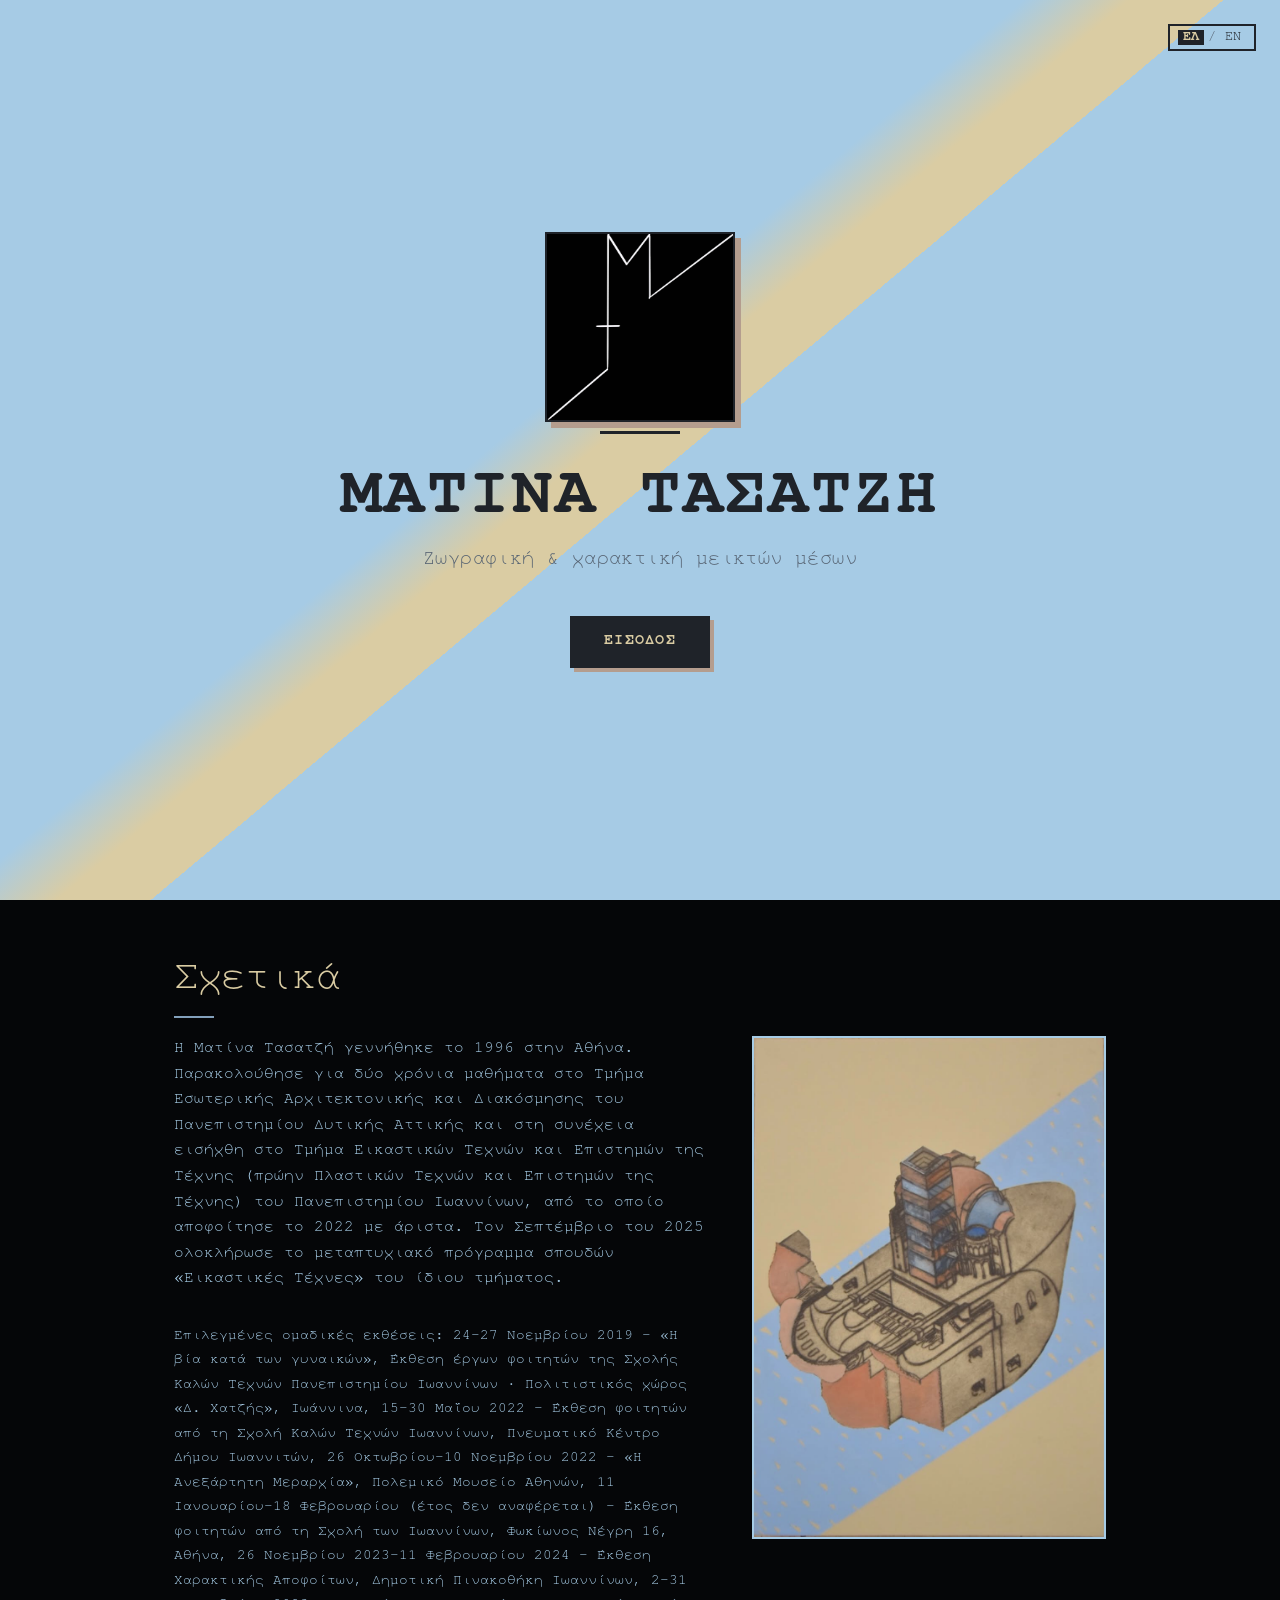
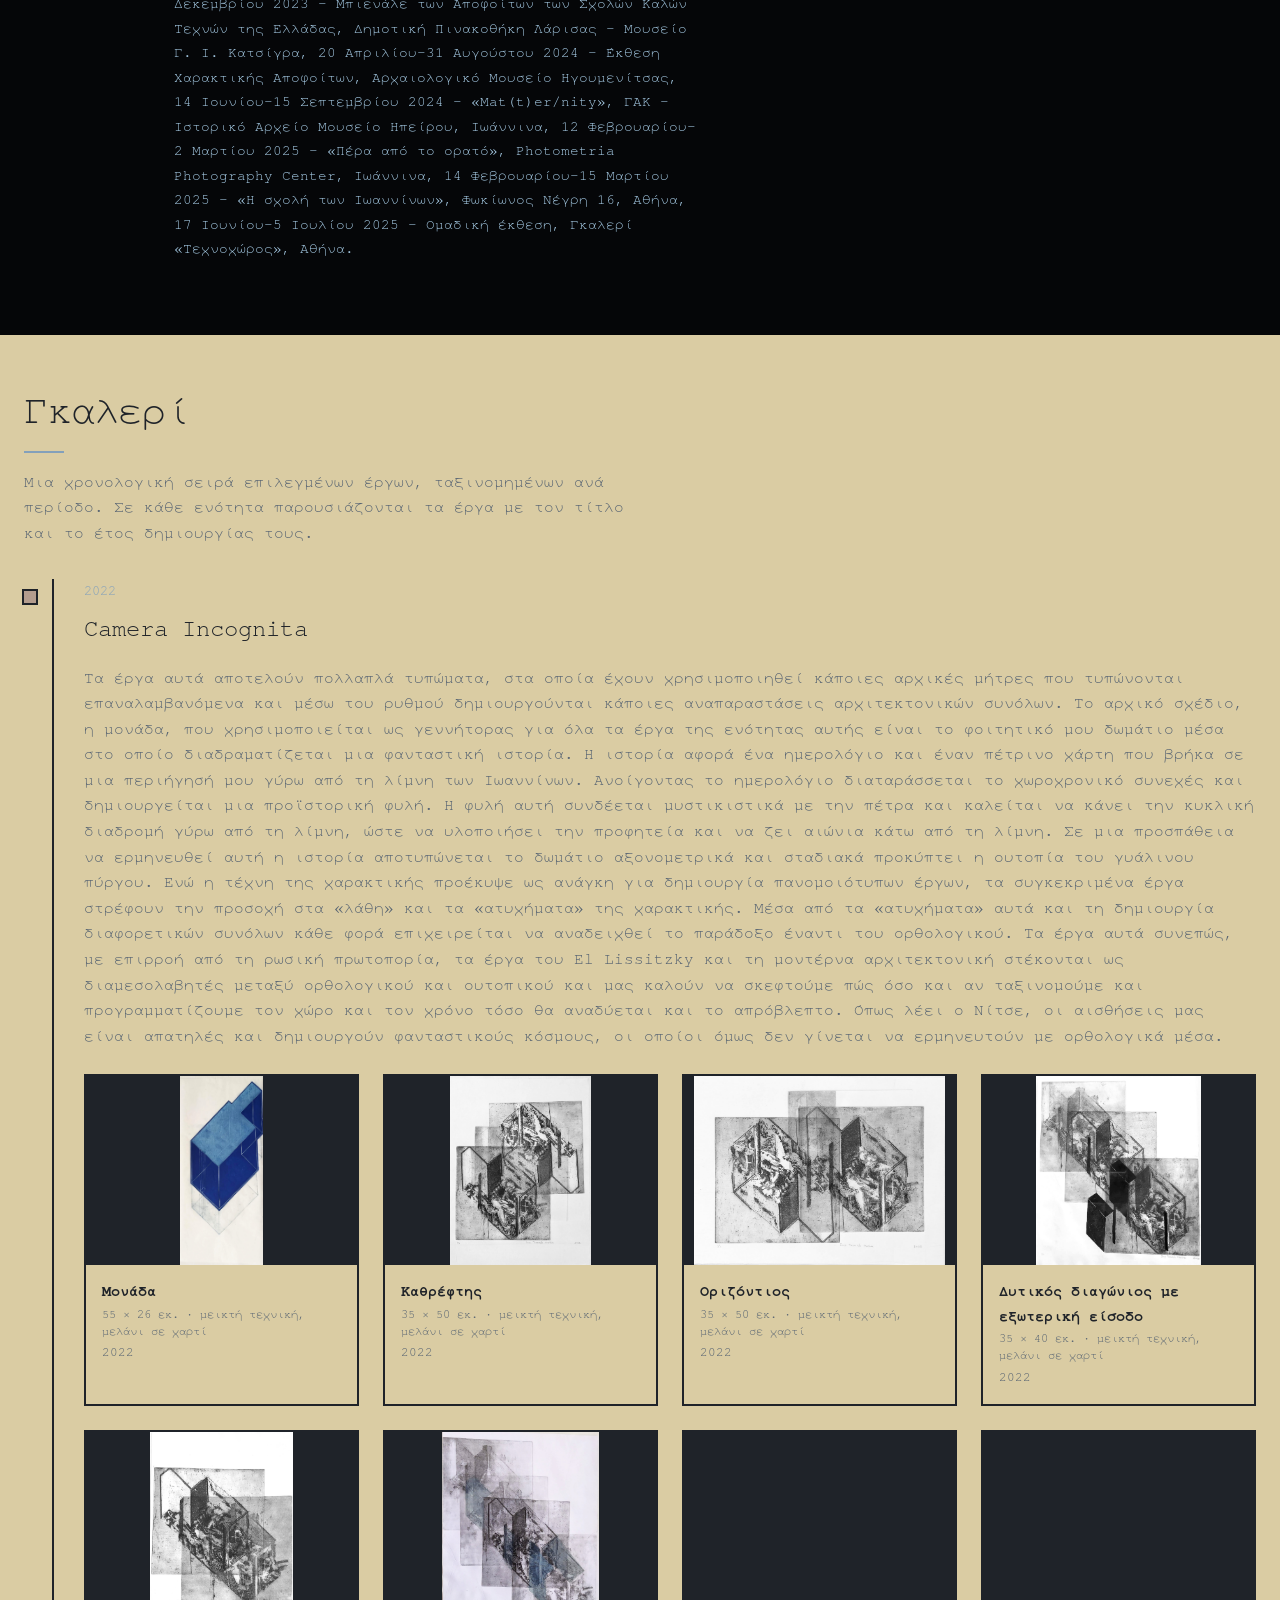
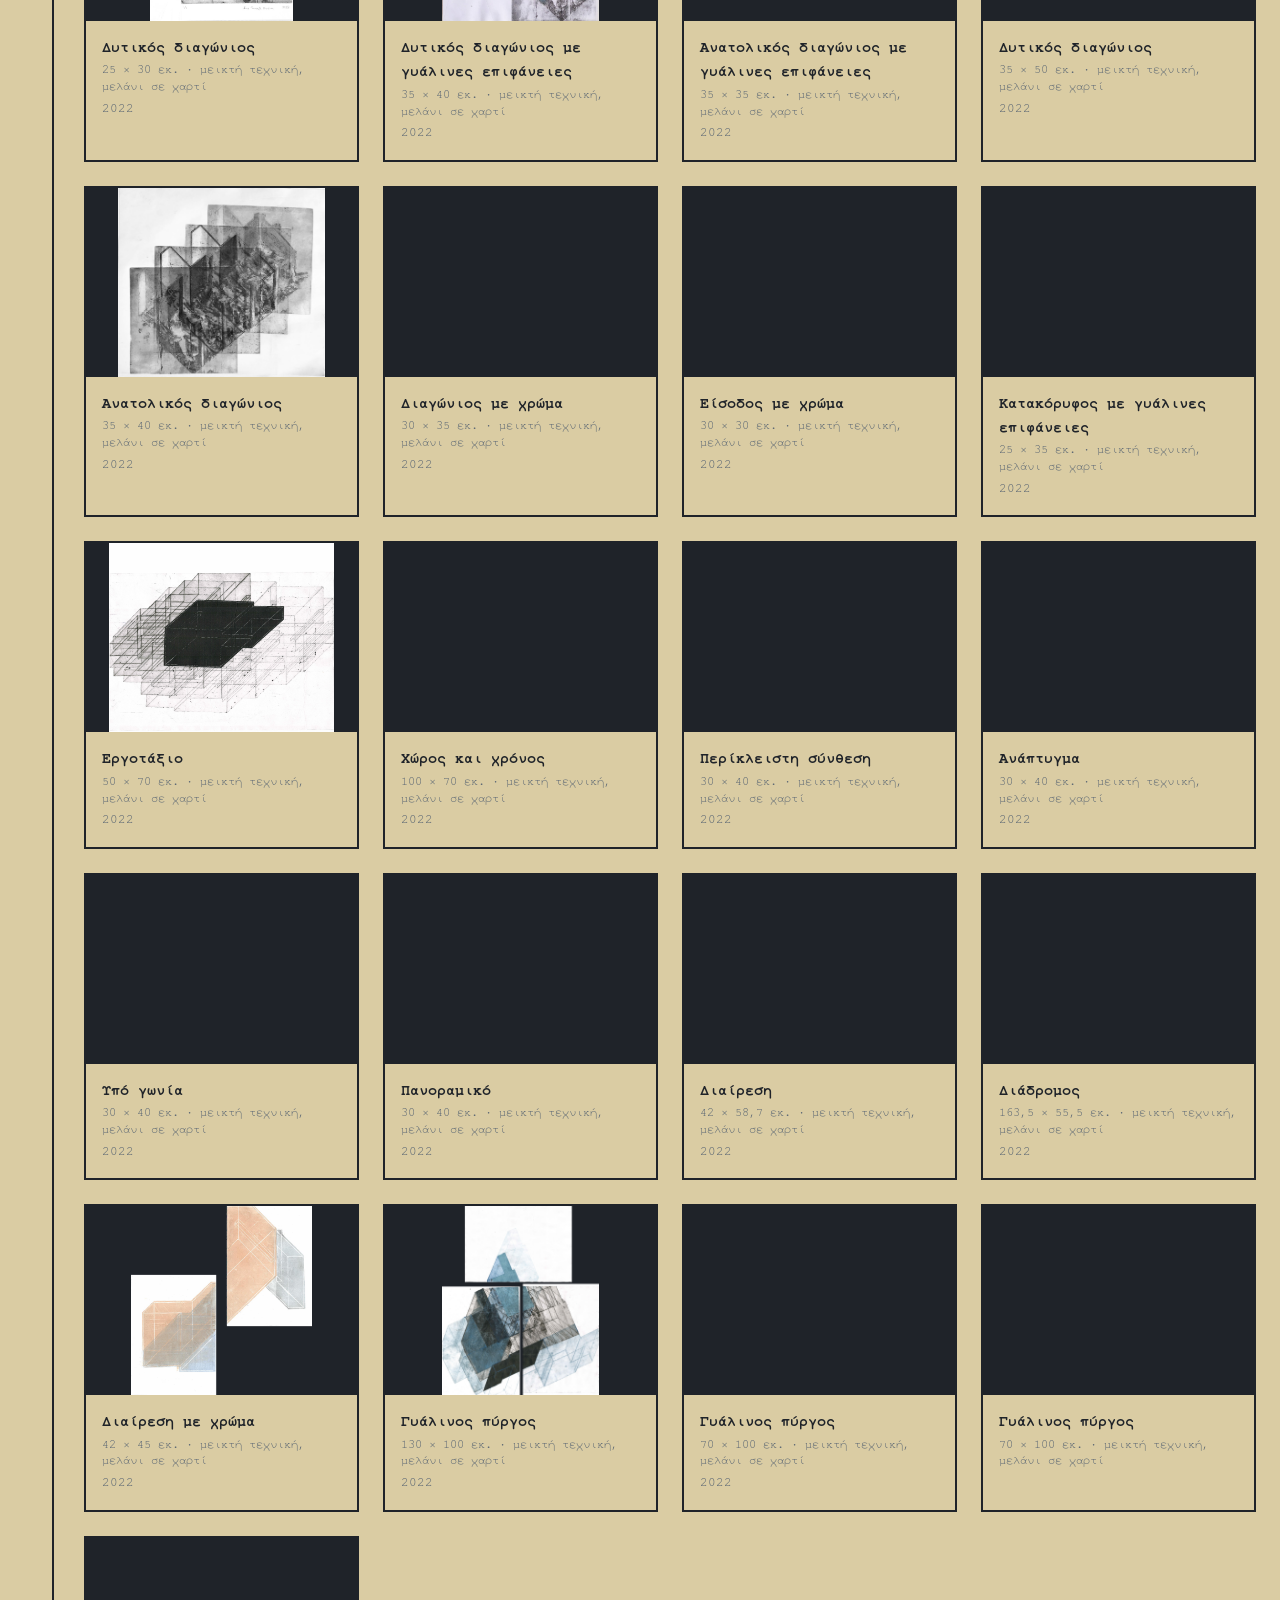
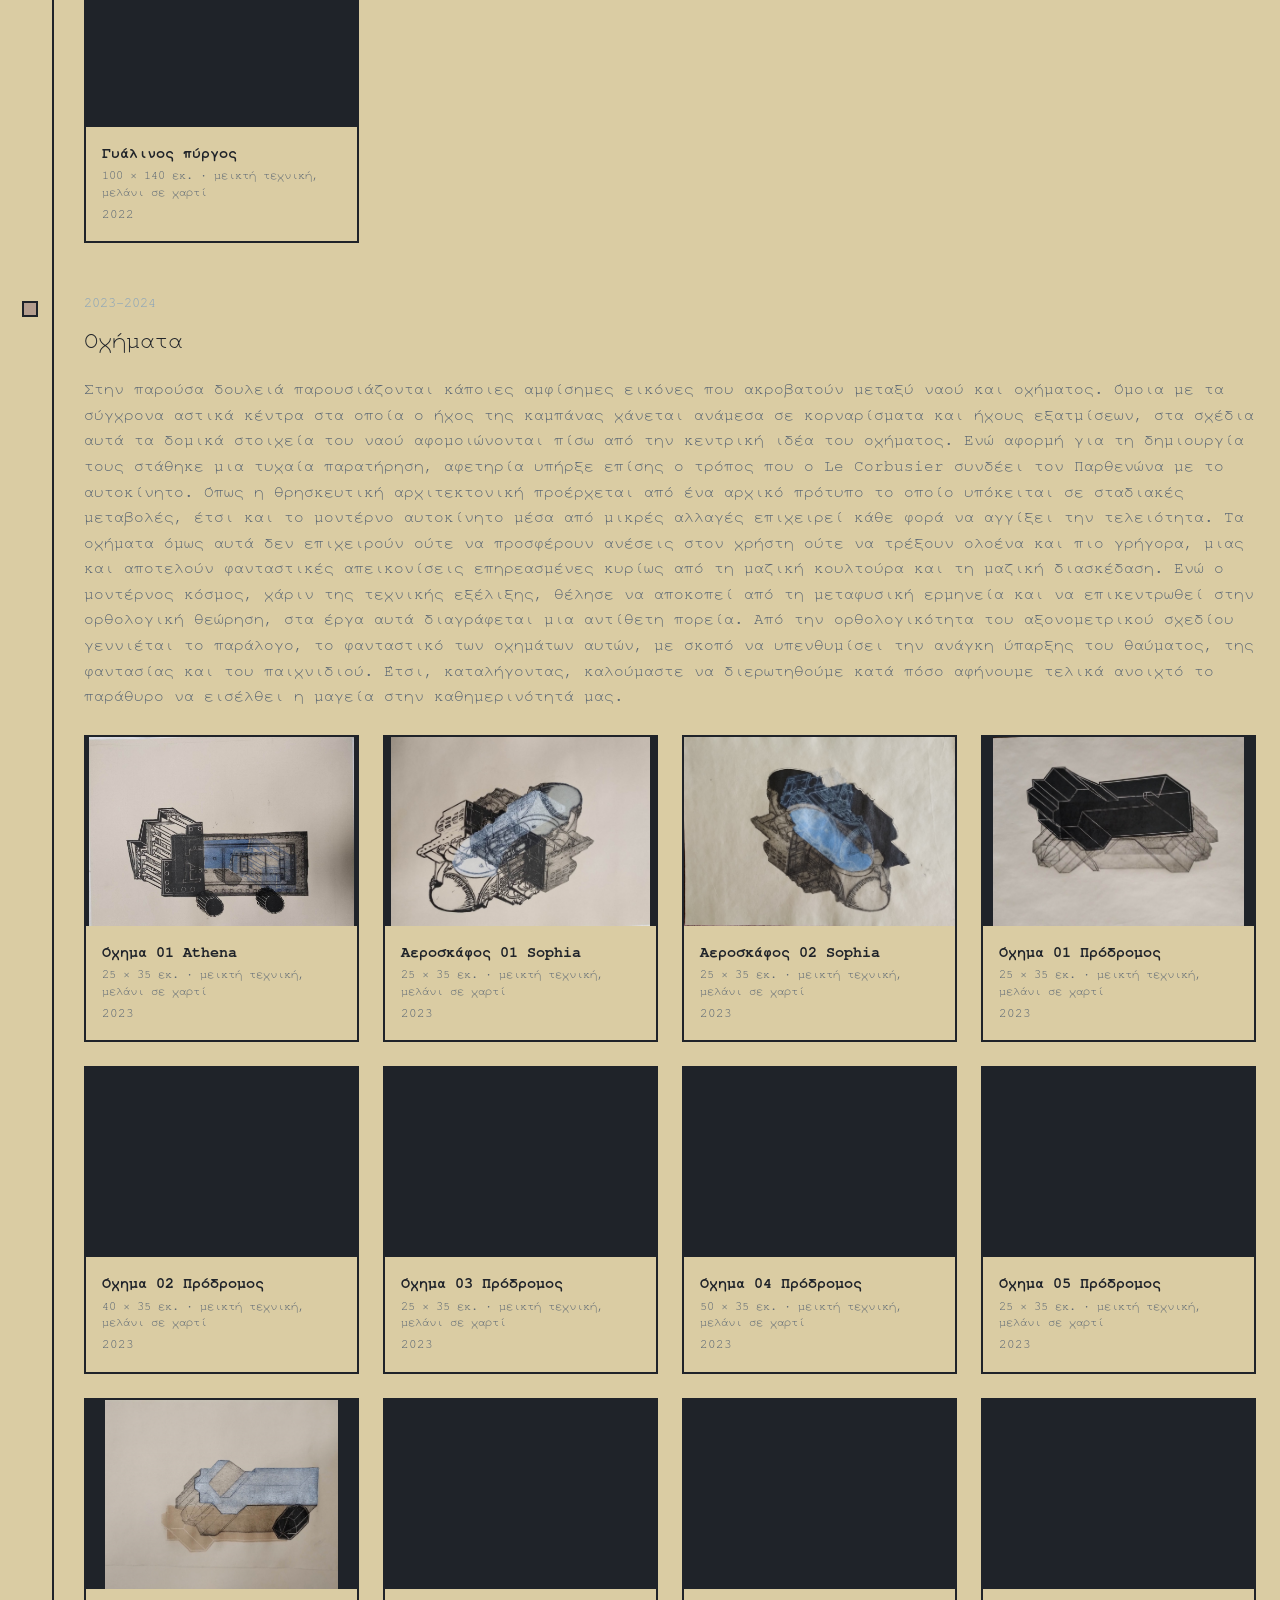
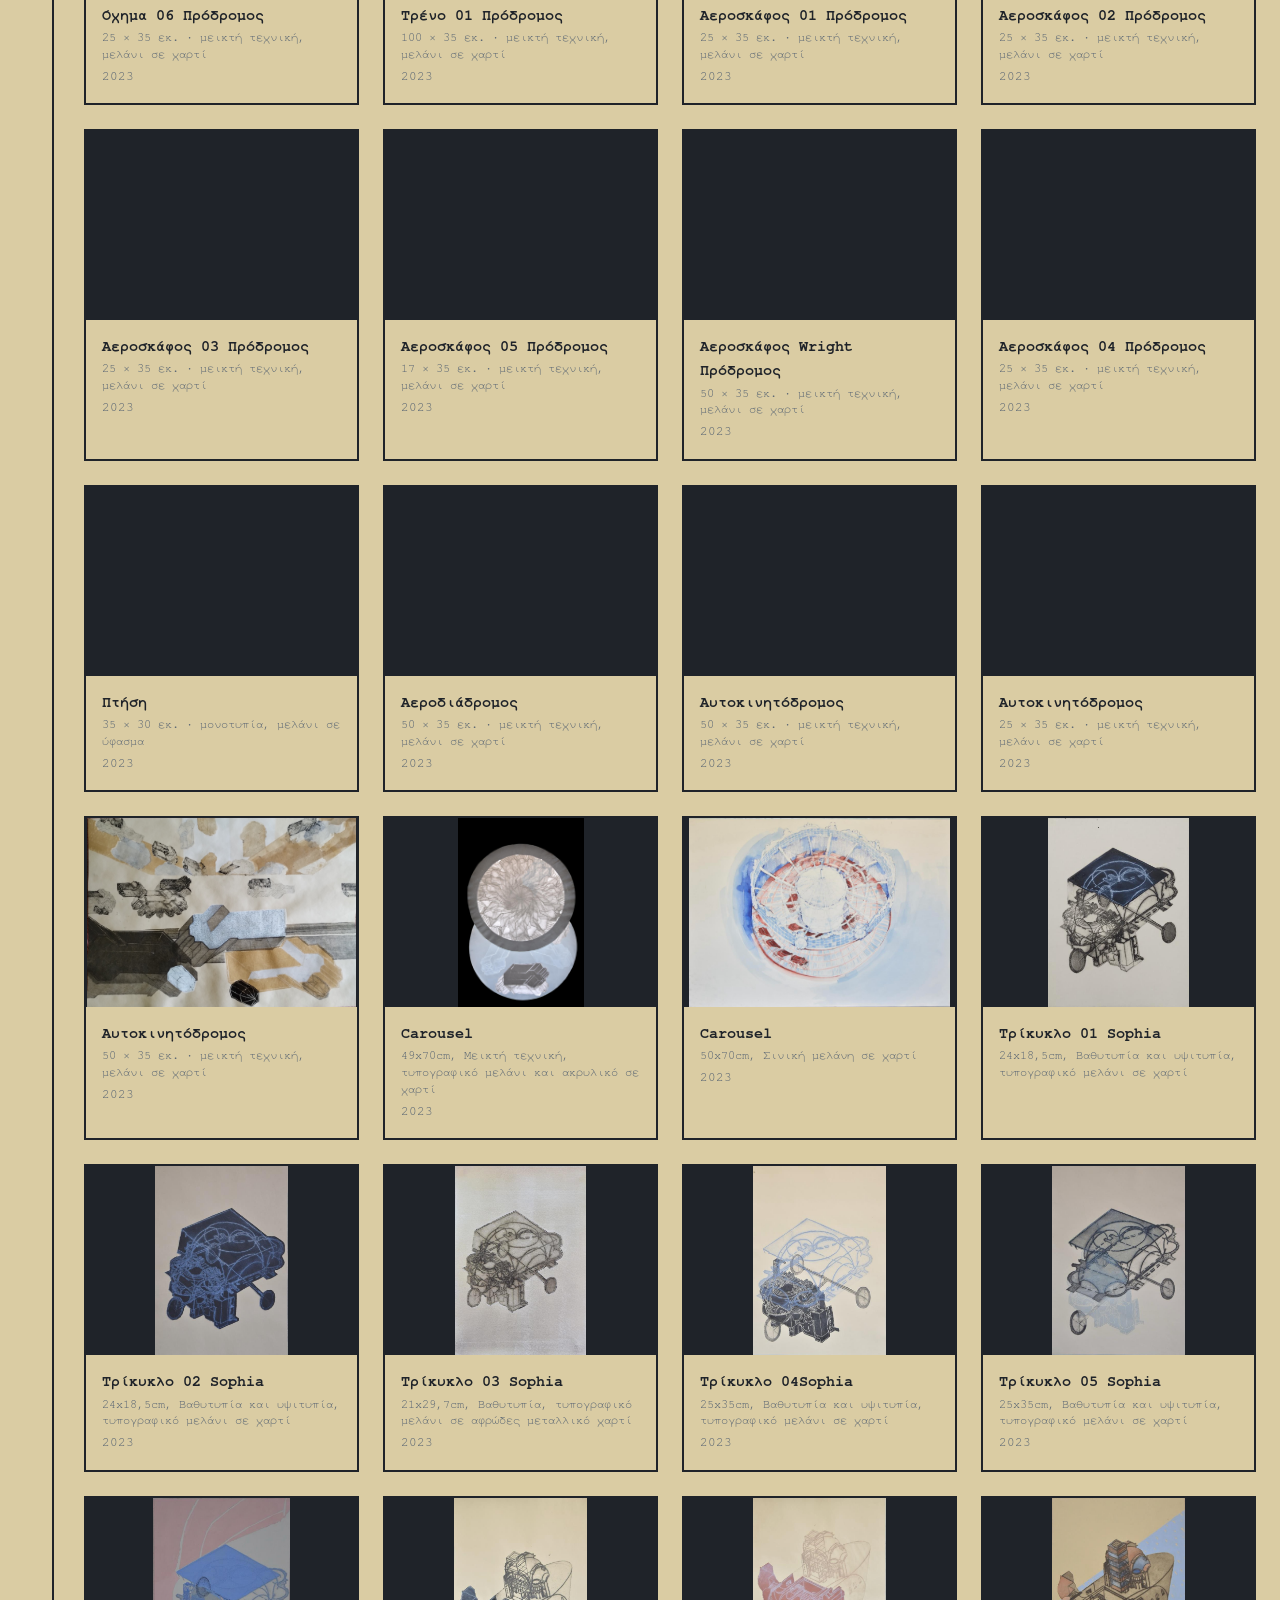
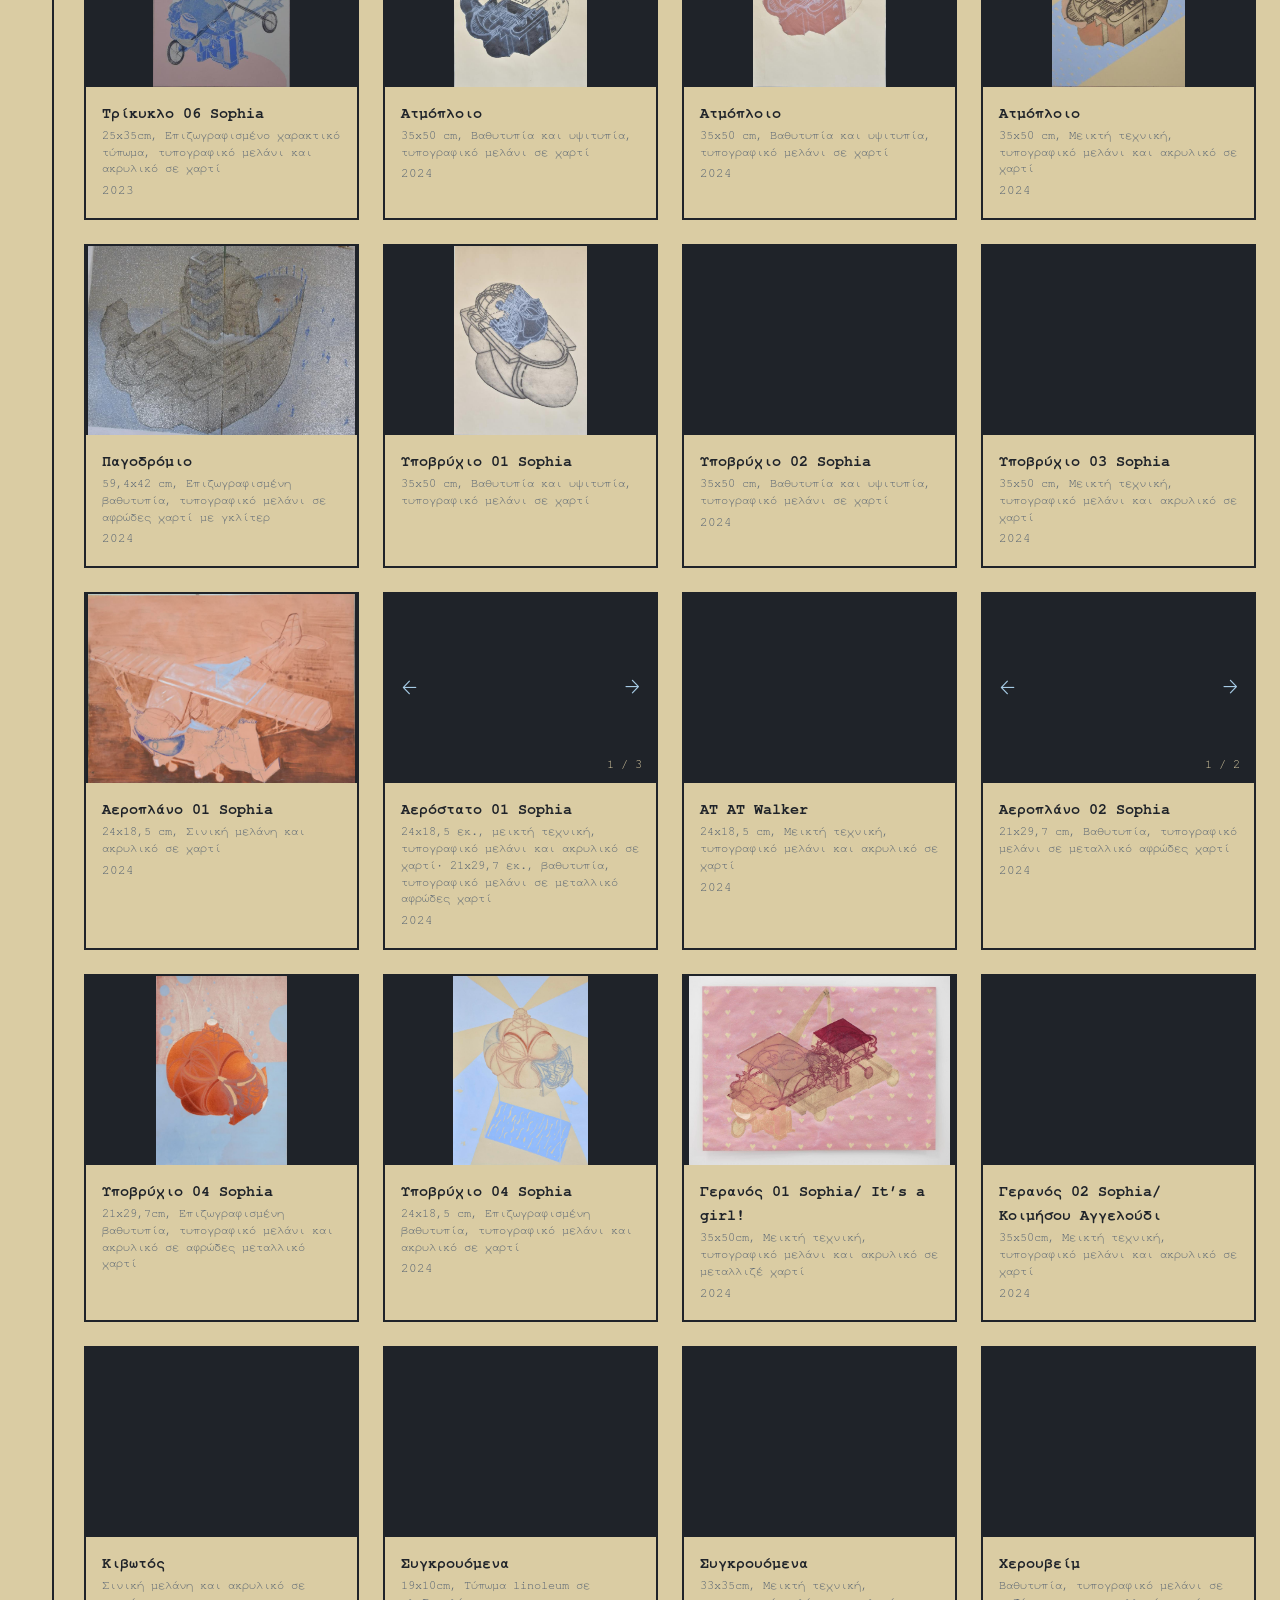
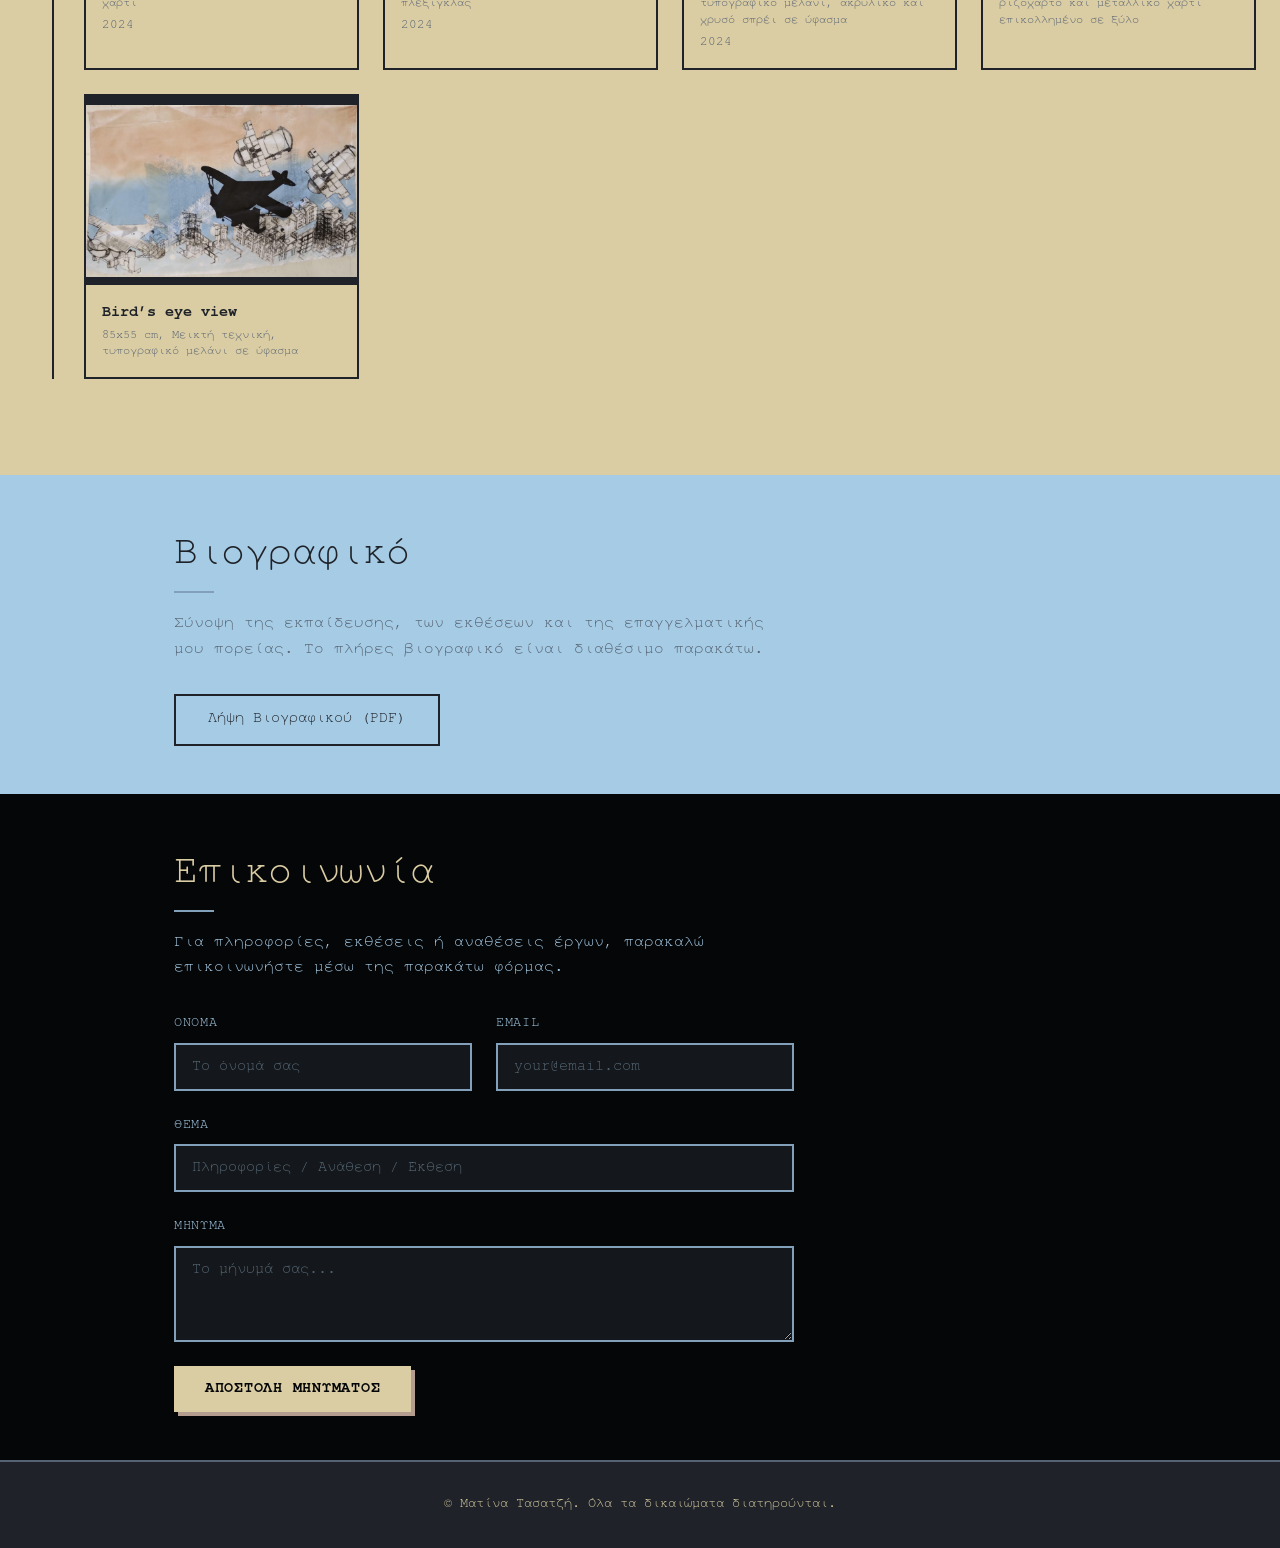
==== commit 16911c9a: "Bust cached JavaScript after updates Co-authored-by: Copilot <223556219+Copilot@users.noreply.github" ====
--- a/index.html
+++ b/index.html
@@ -179,7 +179,7 @@
     <p class="image-lightbox-caption" id="image-lightbox-caption"></p>
   </dialog>
 
-  <script src="js/i18n.js"></script>
+  <script src="js/i18n.js?v=2"></script>
 </body>
 
 </html>
--- a/css/style.css
+++ b/css/style.css
@@ -1152,15 +1152,16 @@
   }
 
   .timeline {
-    padding-left: 40px;
-  }
-
+    padding-left: 0;
+  }
+
+  .timeline::before,
   .period::before {
-    left: -42px;
+    display: none;
   }
 
   .period-works {
-    grid-template-columns: minmax(0, 1fr);
+    grid-template-columns: repeat(2, minmax(0, 1fr));
   }
 
   .work {
@@ -1199,7 +1200,7 @@
   }
 
   .period-works {
-    grid-template-columns: 1fr;
+    grid-template-columns: repeat(2, minmax(0, 1fr));
   }
 
   .work-img {
--- a/css/style.css
+++ b/css/style.css
@@ -1152,15 +1152,16 @@
   }
 
   .timeline {
-    padding-left: 40px;
-  }
-
+    padding-left: 0;
+  }
+
+  .timeline::before,
   .period::before {
-    left: -42px;
+    display: none;
   }
 
   .period-works {
-    grid-template-columns: minmax(0, 1fr);
+    grid-template-columns: repeat(2, minmax(0, 1fr));
   }
 
   .work {
@@ -1199,7 +1200,7 @@
   }
 
   .period-works {
-    grid-template-columns: 1fr;
+    grid-template-columns: repeat(2, minmax(0, 1fr));
   }
 
   .work-img {
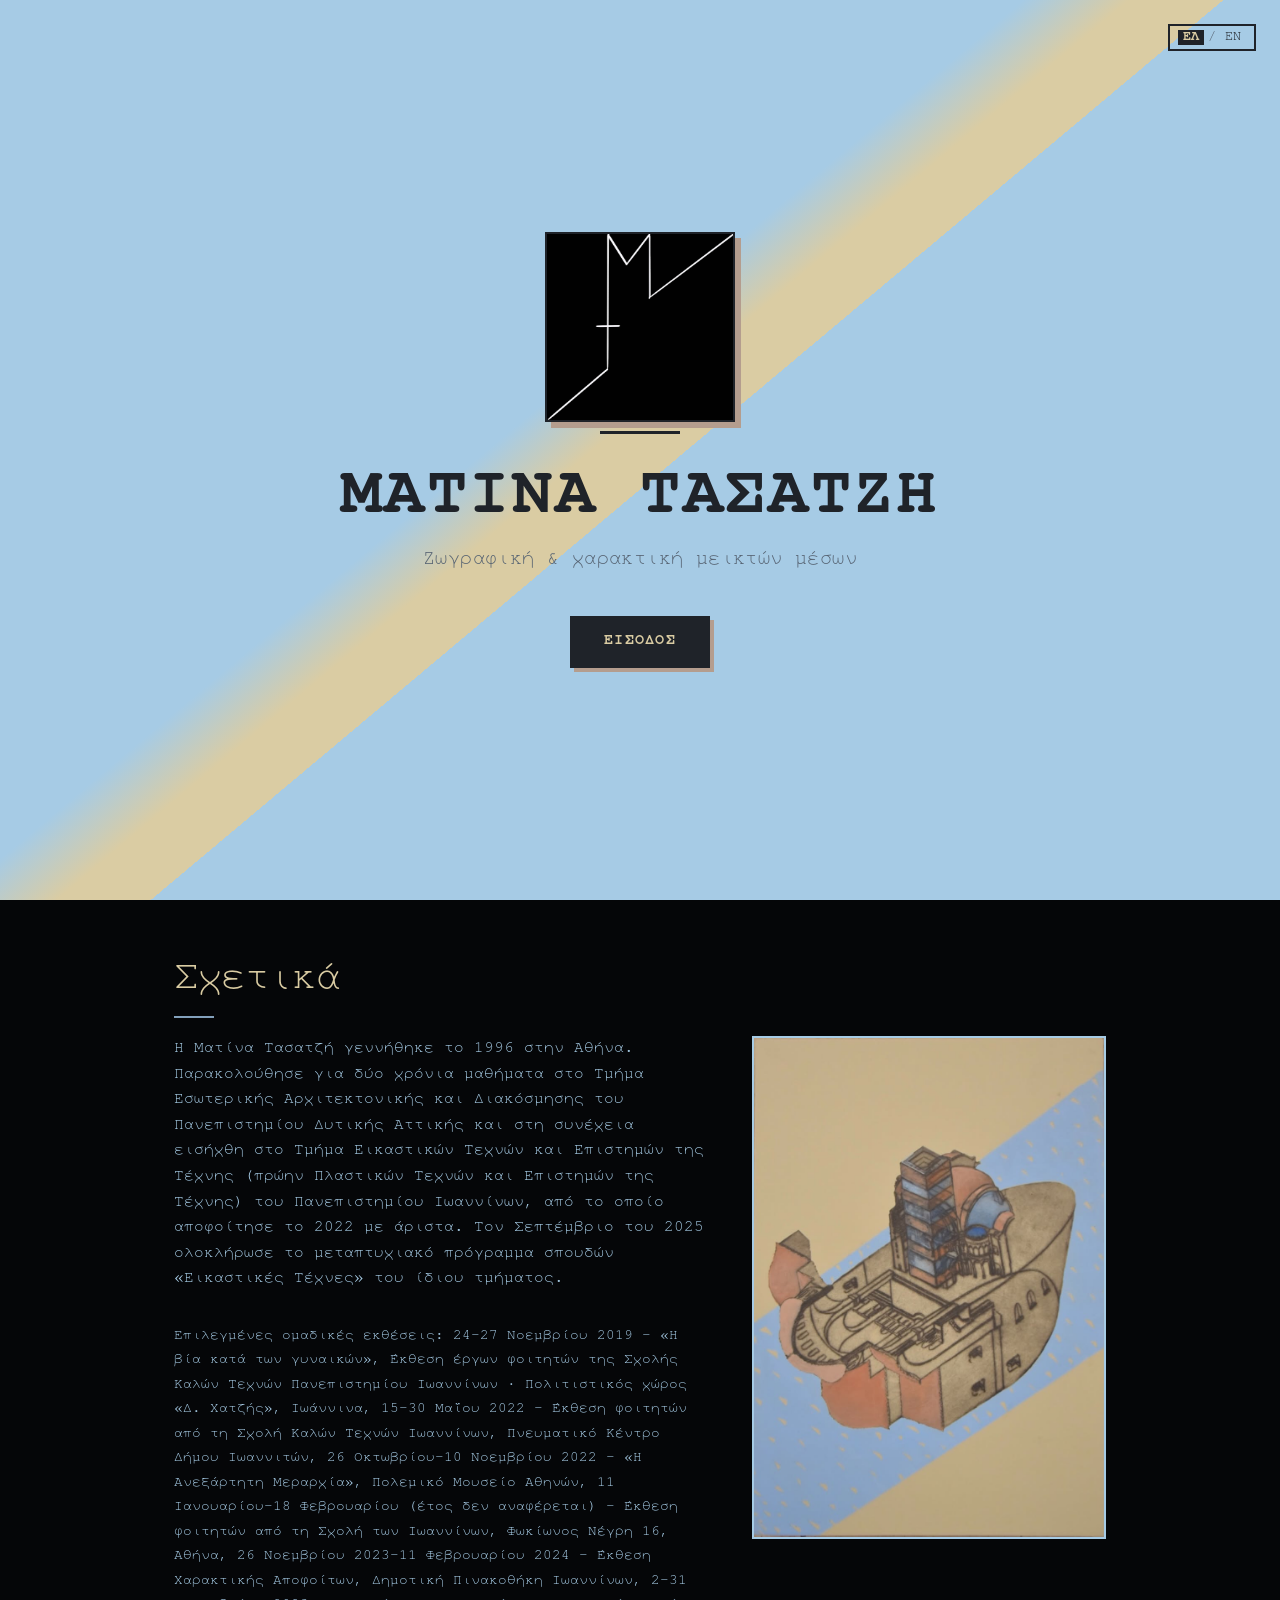
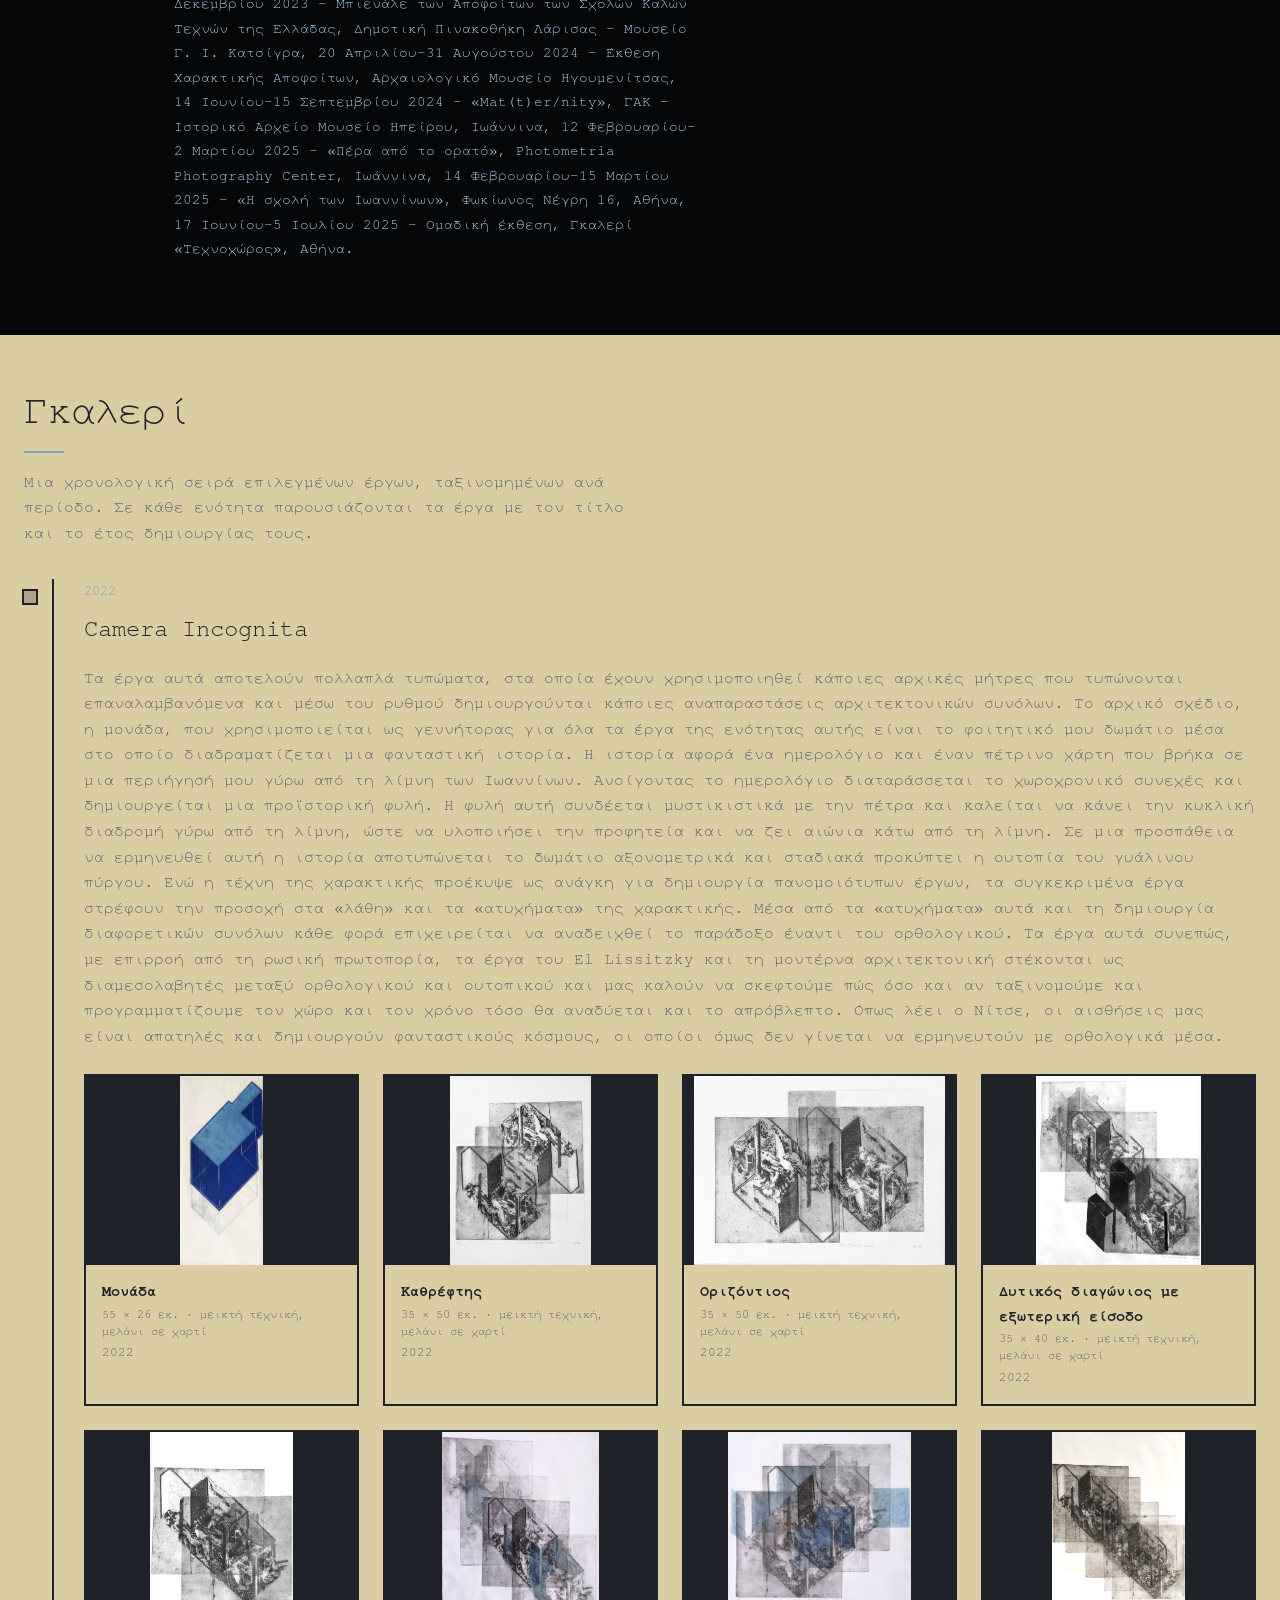
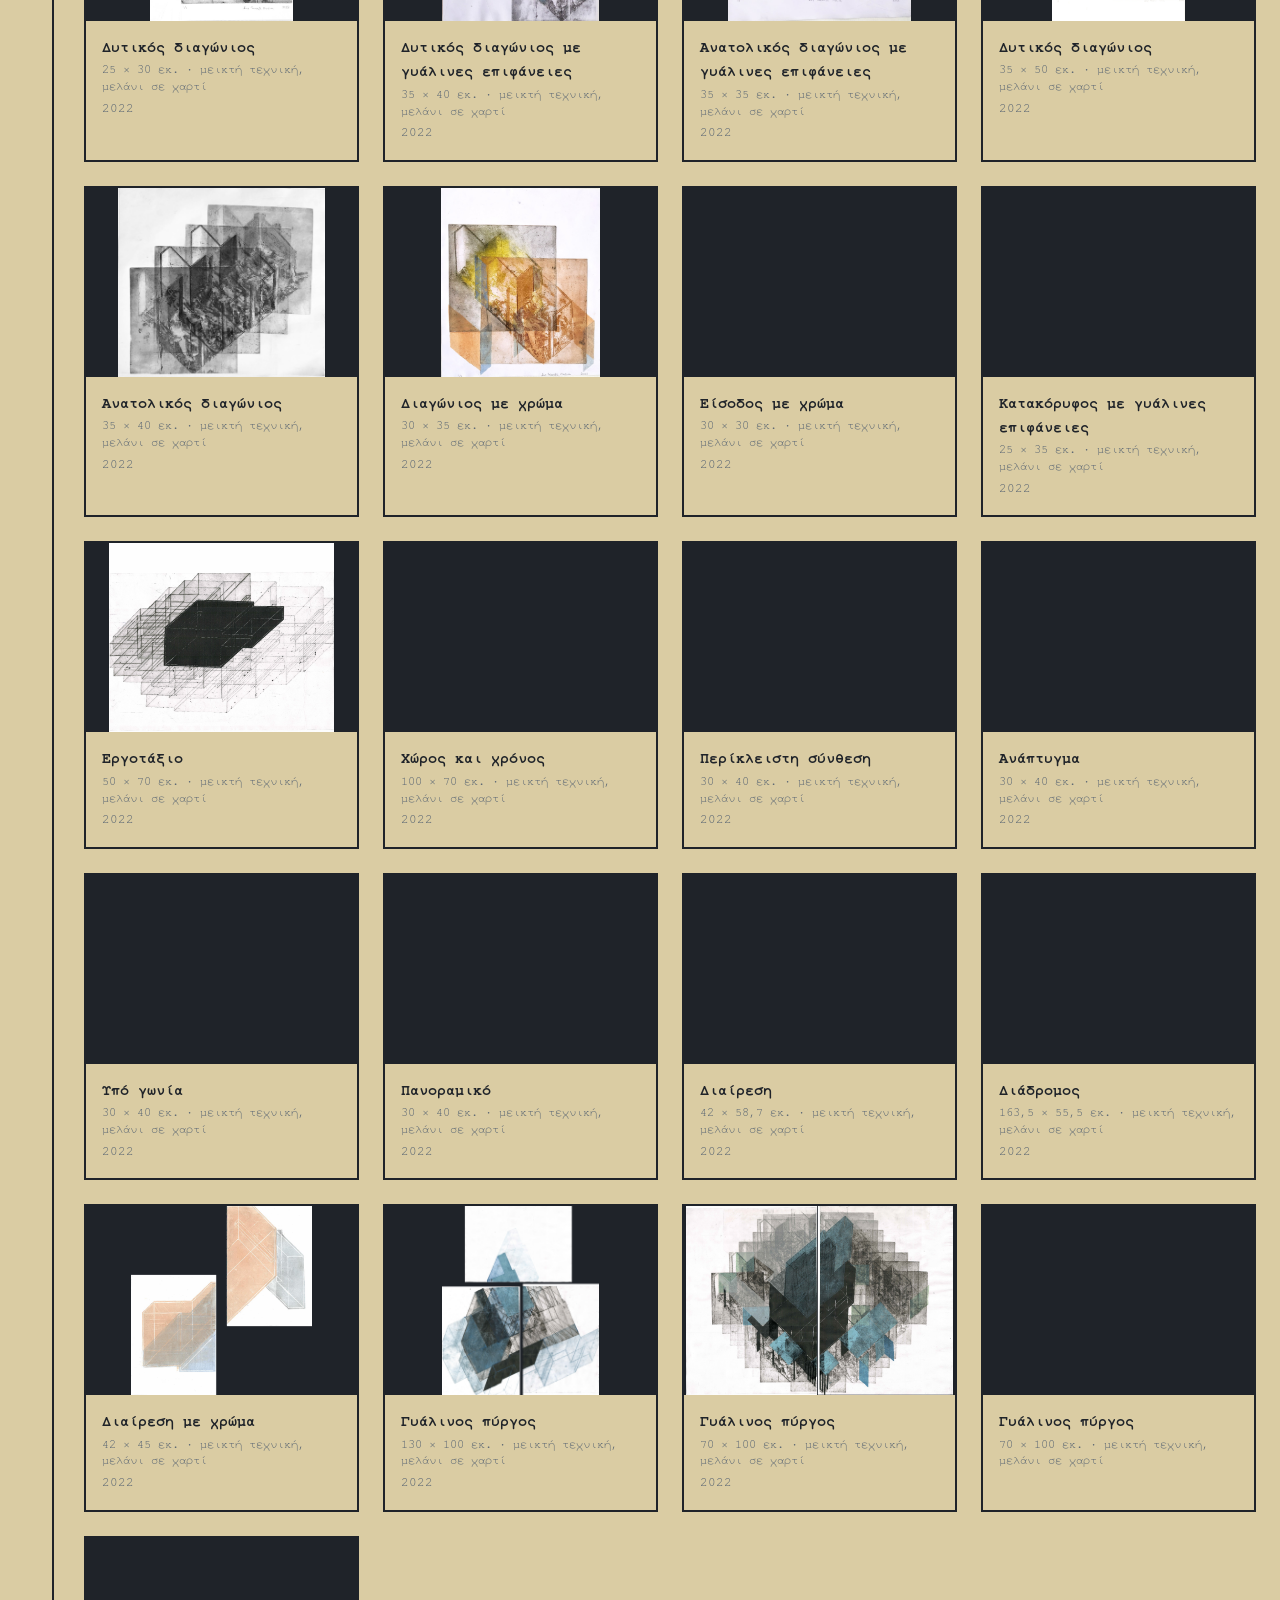
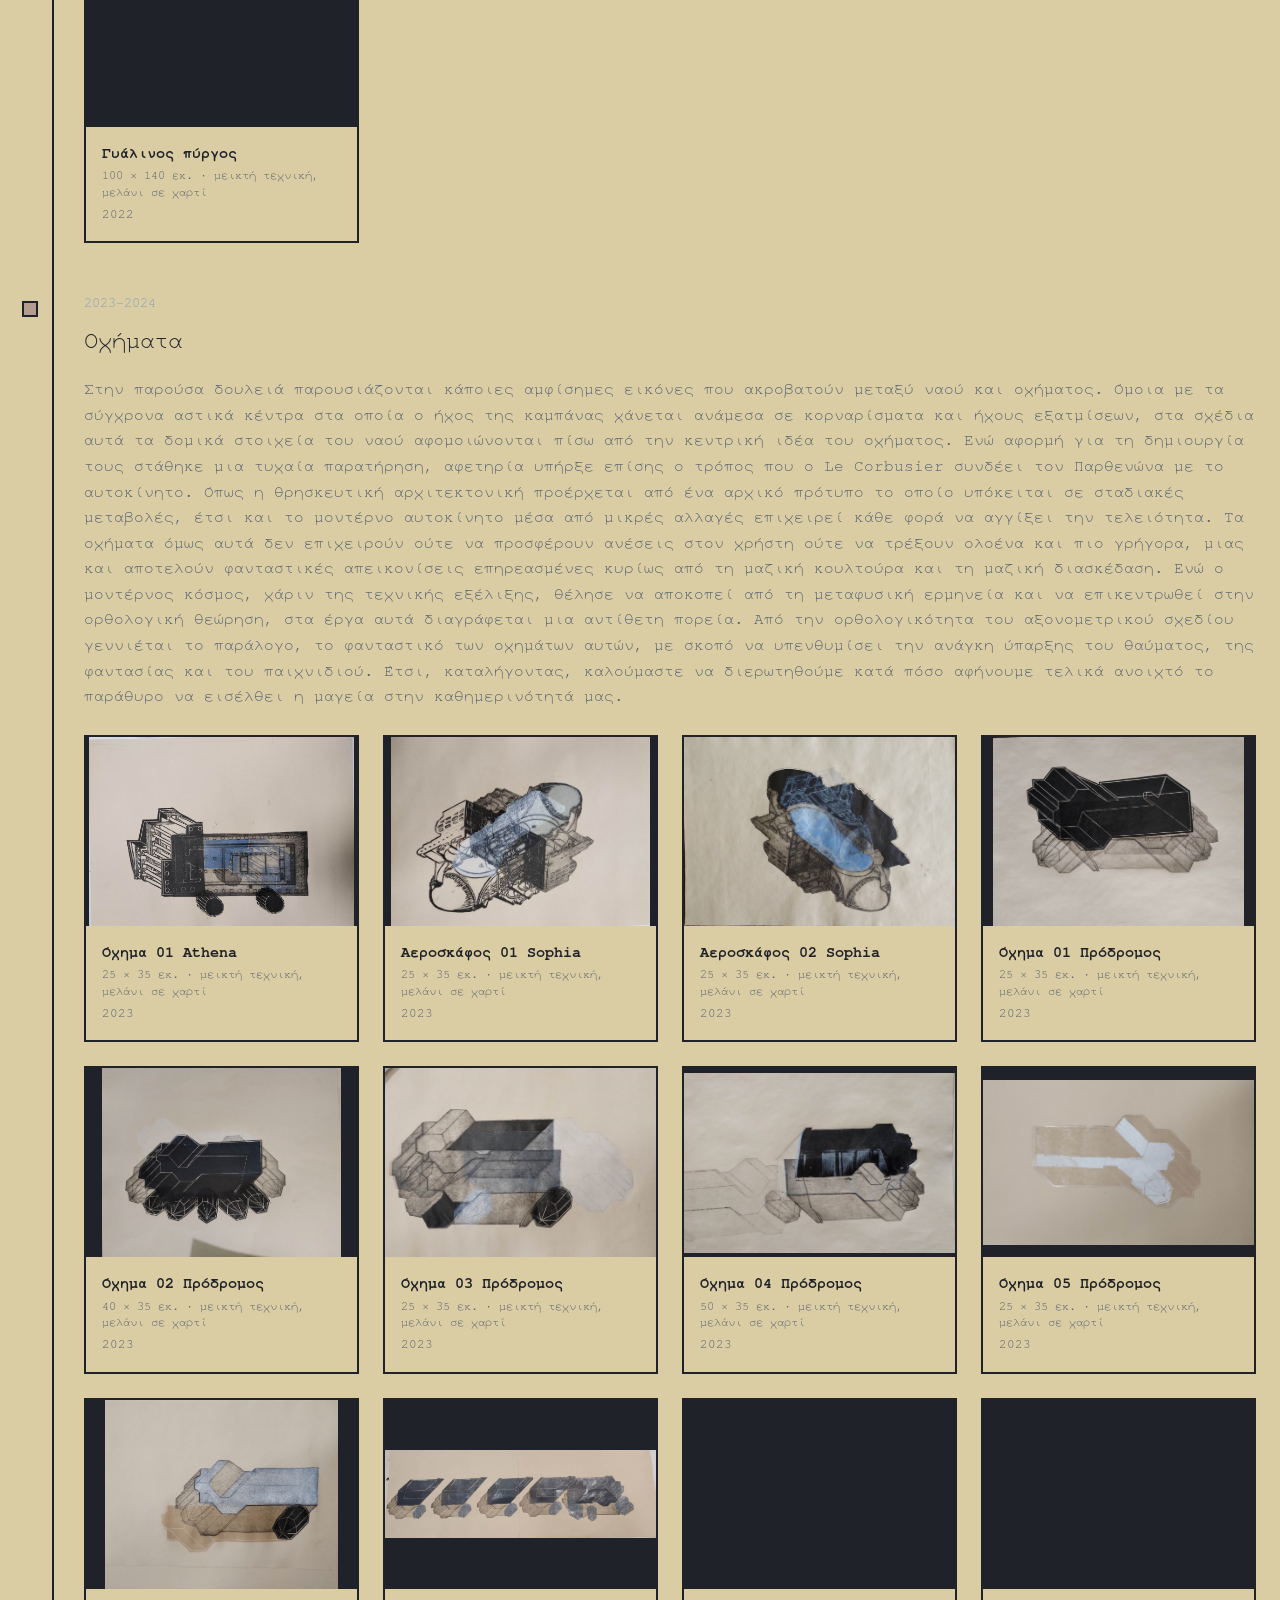
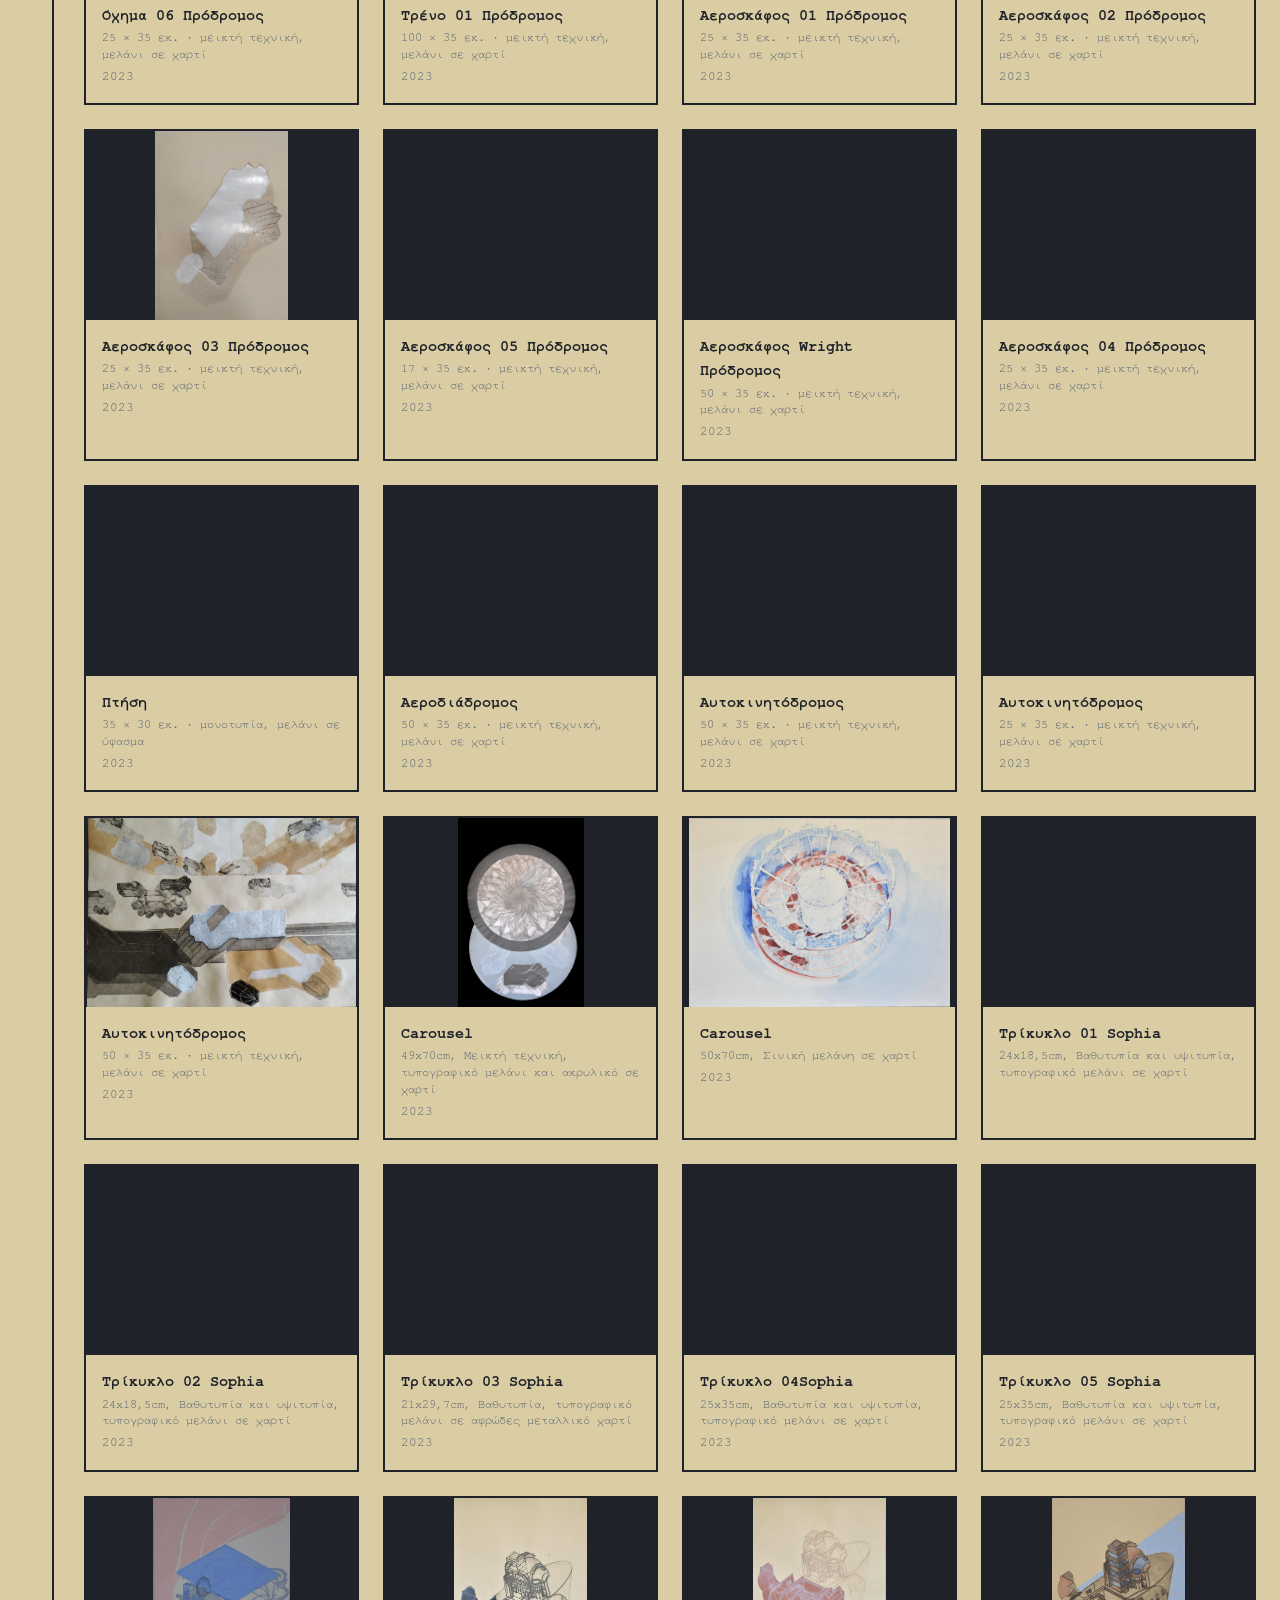
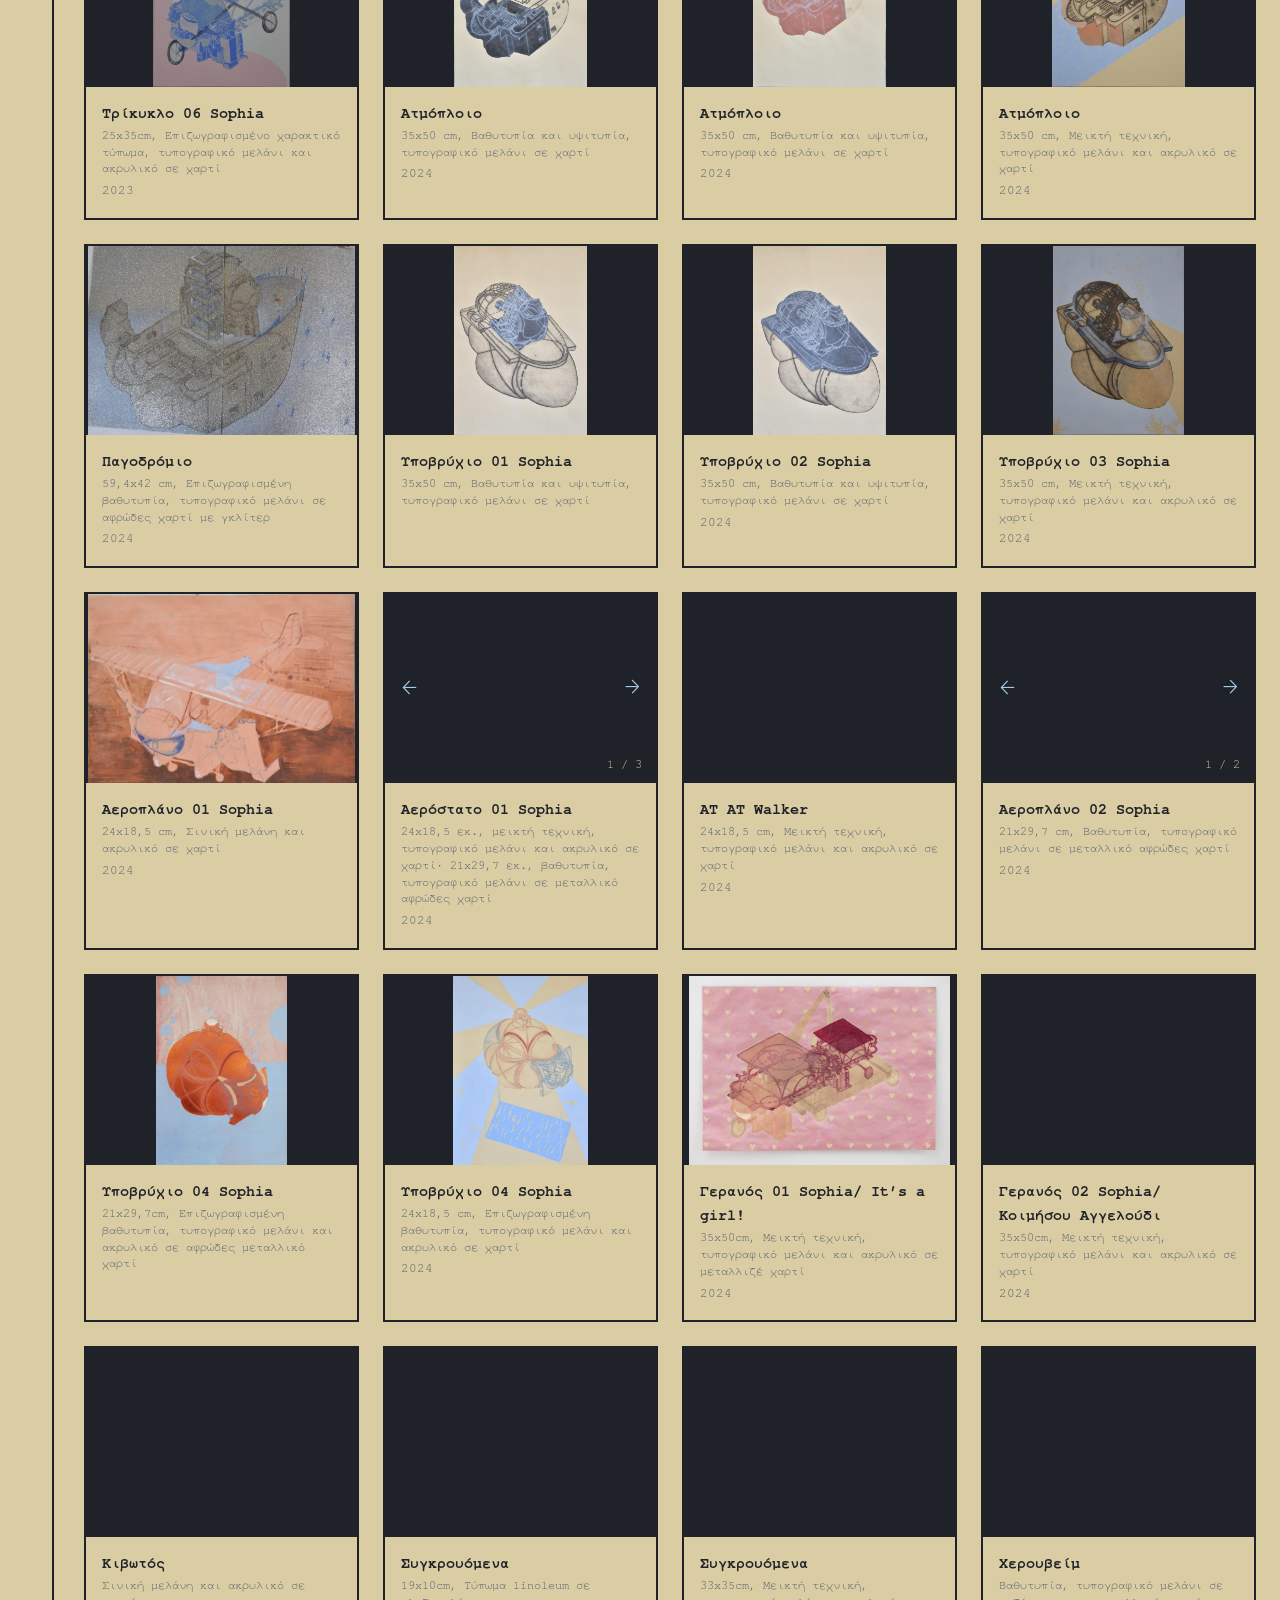
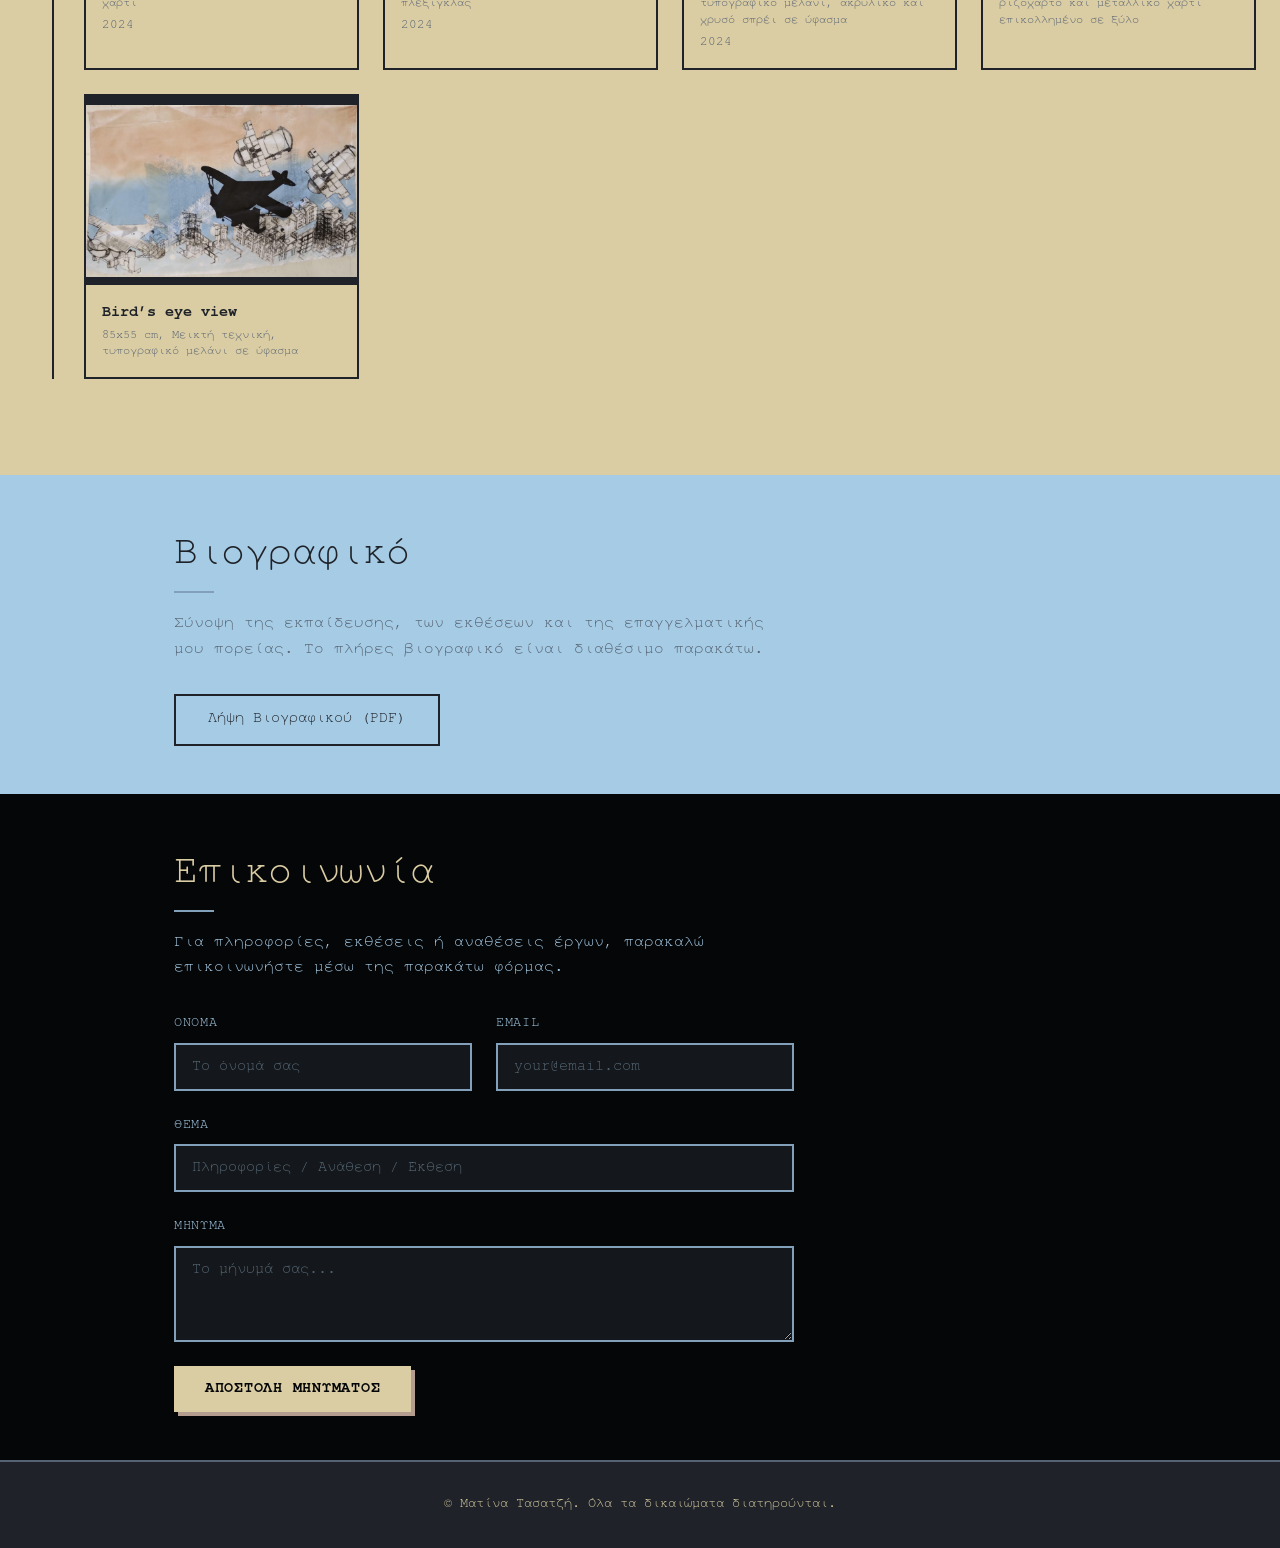
==== commit 974a2780: "Add mobile carousel swipes Co-authored-by: Copilot <223556219+Copilot@users.noreply.github.com>  Co-" ====
--- a/index.html
+++ b/index.html
@@ -179,7 +179,7 @@
     <p class="image-lightbox-caption" id="image-lightbox-caption"></p>
   </dialog>
 
-  <script src="js/i18n.js?v=2"></script>
+  <script src="js/i18n.js?v=4"></script>
 </body>
 
 </html>
--- a/css/style.css
+++ b/css/style.css
@@ -644,6 +644,7 @@
   border: 0;
   background: var(--color-navy);
   cursor: zoom-in;
+  touch-action: pan-y;
 }
 
 .work-image-button:focus-visible {
@@ -665,12 +666,13 @@
   font: inherit;
   font-size: 1.75rem;
   line-height: 1;
+  text-shadow: 0 0 3px var(--color-navy);
   cursor: pointer;
   transform: translateY(-50%);
 }
 
 .work-carousel-nav:hover {
-  color: var(--color-cream);
+  filter: brightness(1.15);
 }
 
 .work-carousel-nav--previous {
--- a/css/style.css
+++ b/css/style.css
@@ -644,6 +644,7 @@
   border: 0;
   background: var(--color-navy);
   cursor: zoom-in;
+  touch-action: pan-y;
 }
 
 .work-image-button:focus-visible {
@@ -665,12 +666,13 @@
   font: inherit;
   font-size: 1.75rem;
   line-height: 1;
+  text-shadow: 0 0 3px var(--color-navy);
   cursor: pointer;
   transform: translateY(-50%);
 }
 
 .work-carousel-nav:hover {
-  color: var(--color-cream);
+  filter: brightness(1.15);
 }
 
 .work-carousel-nav--previous {
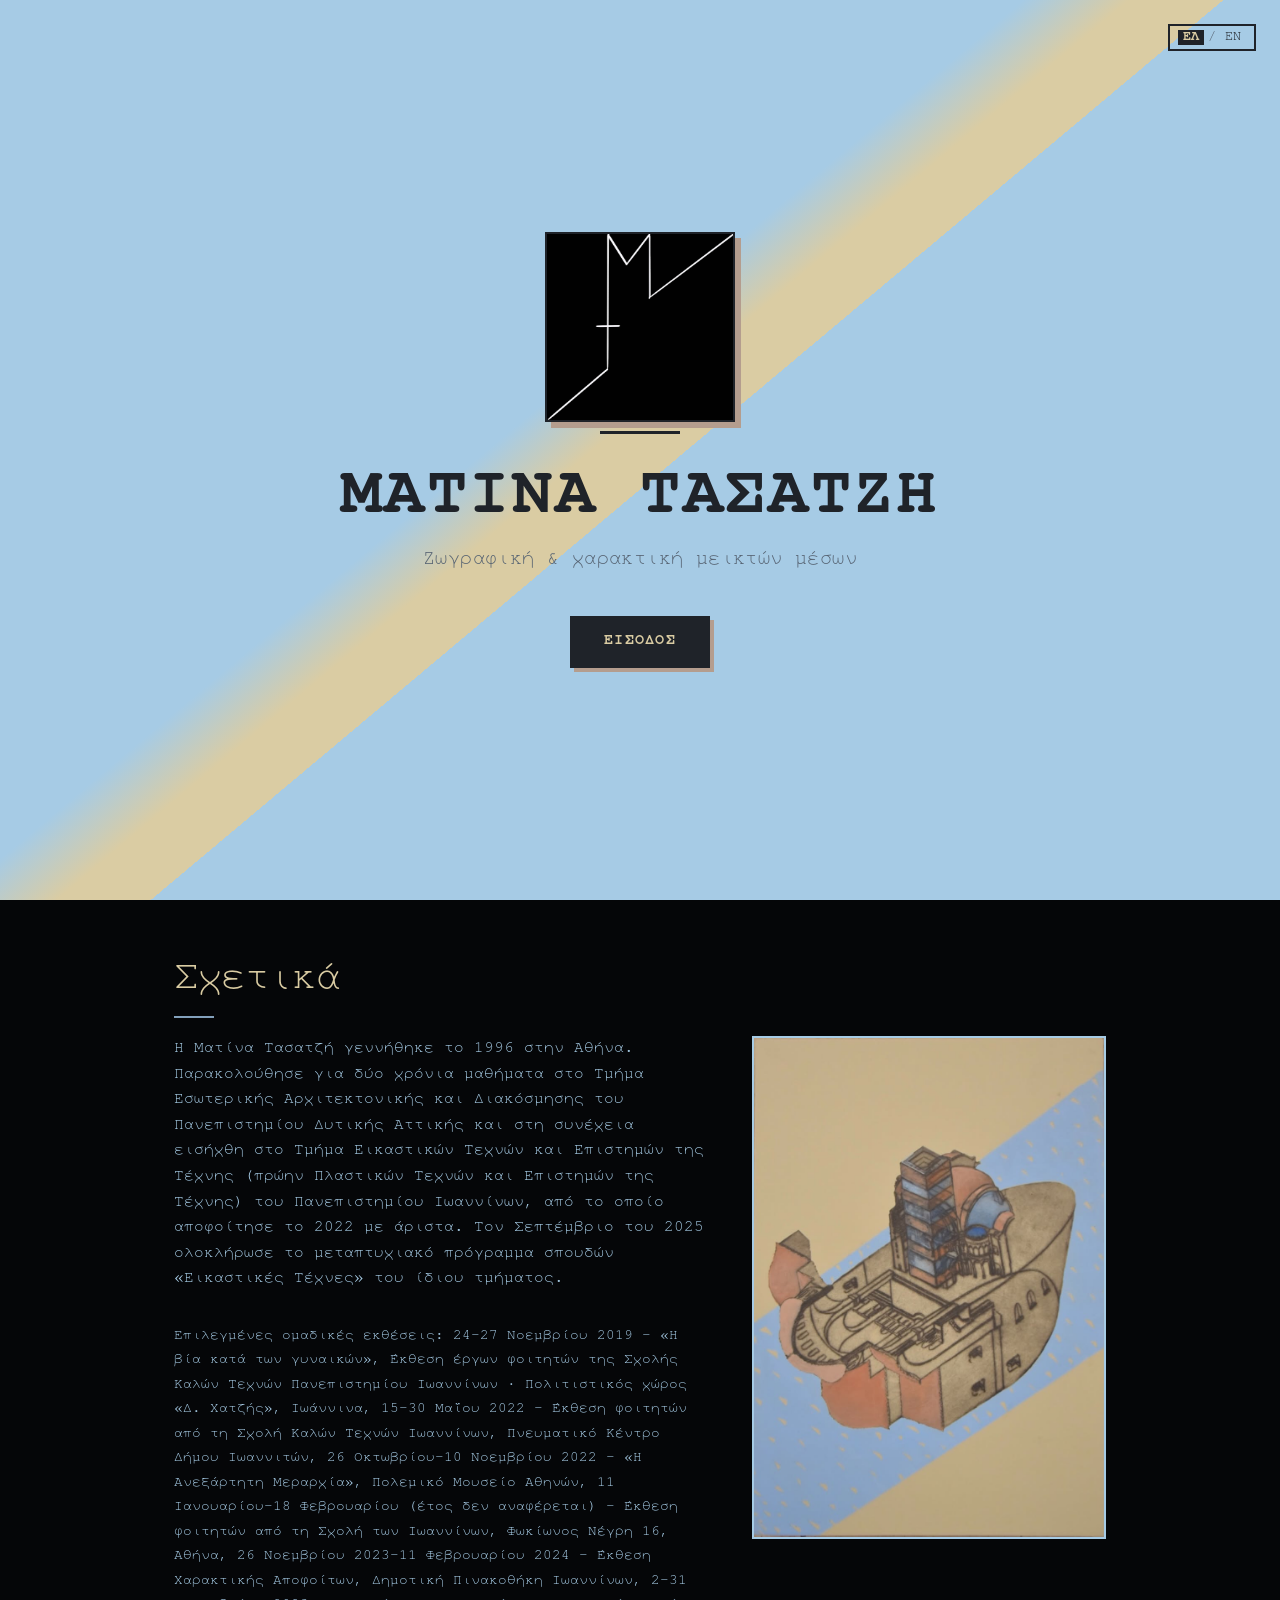
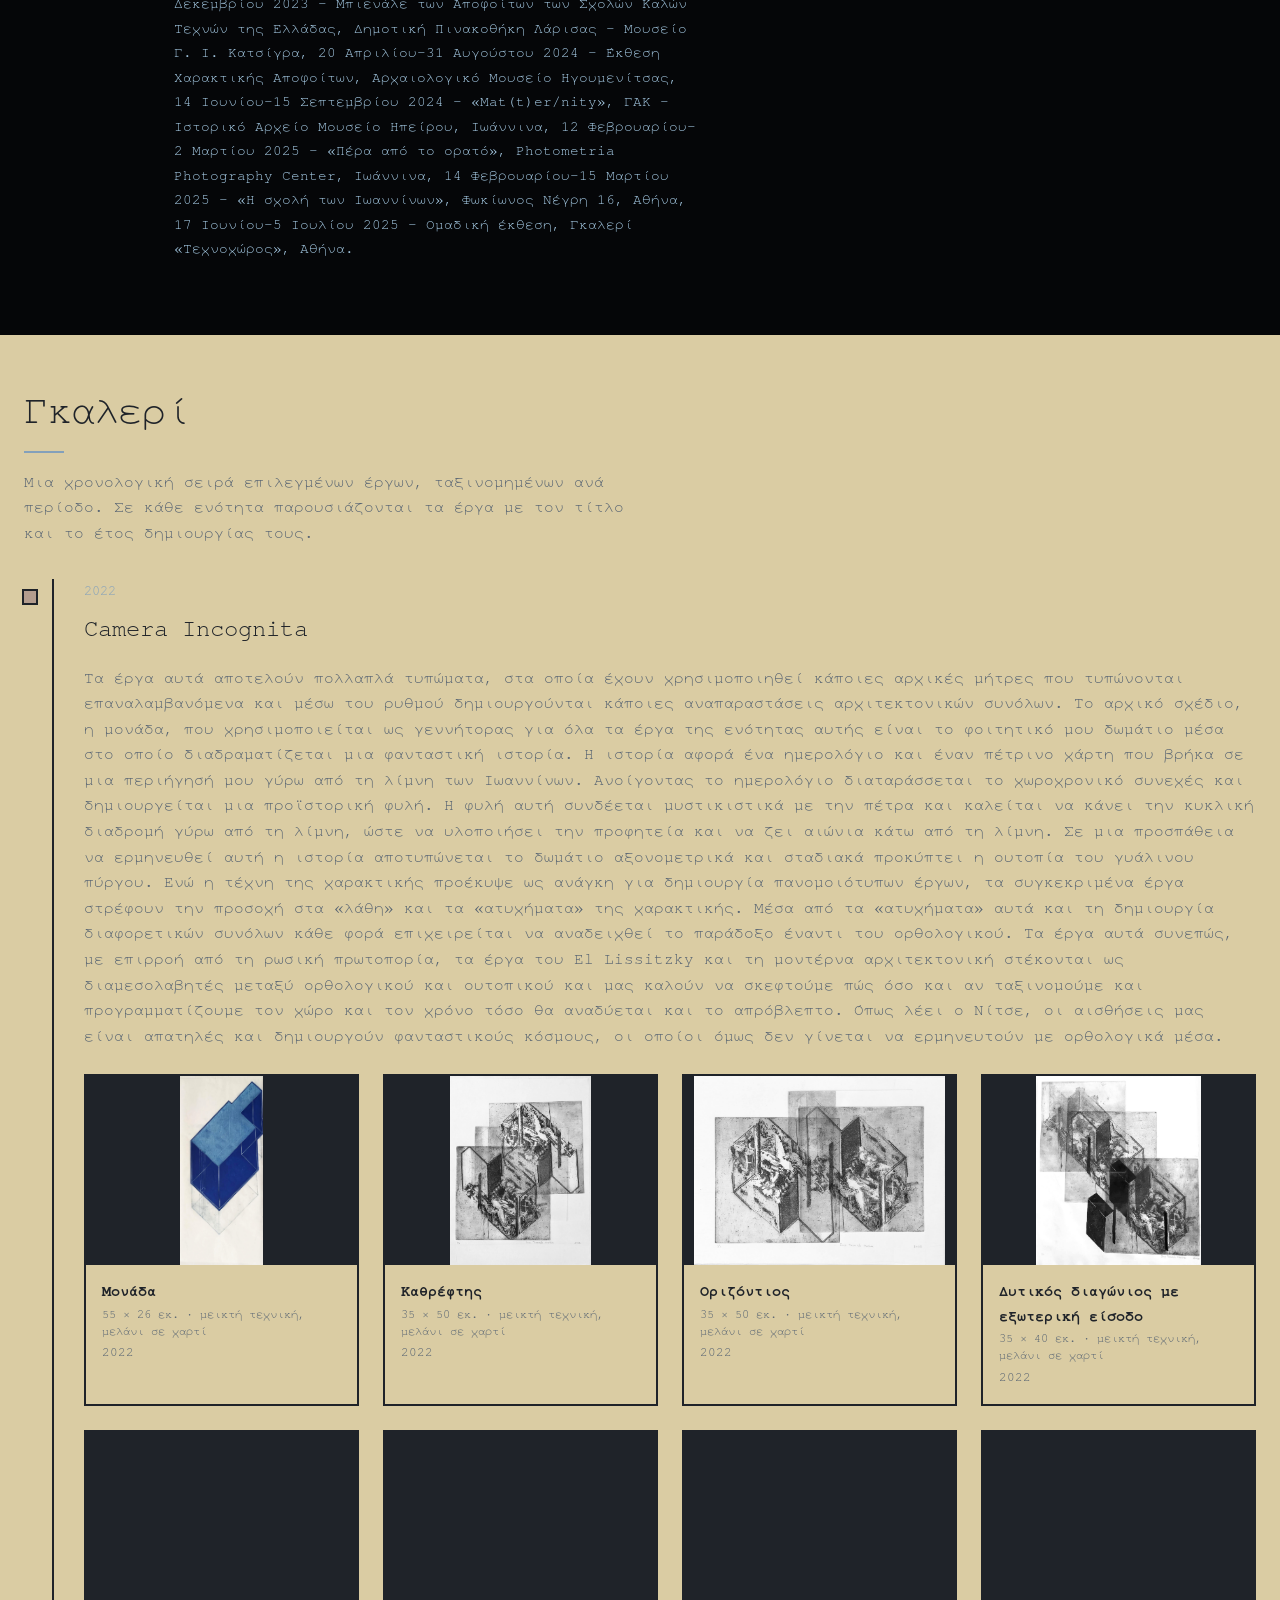
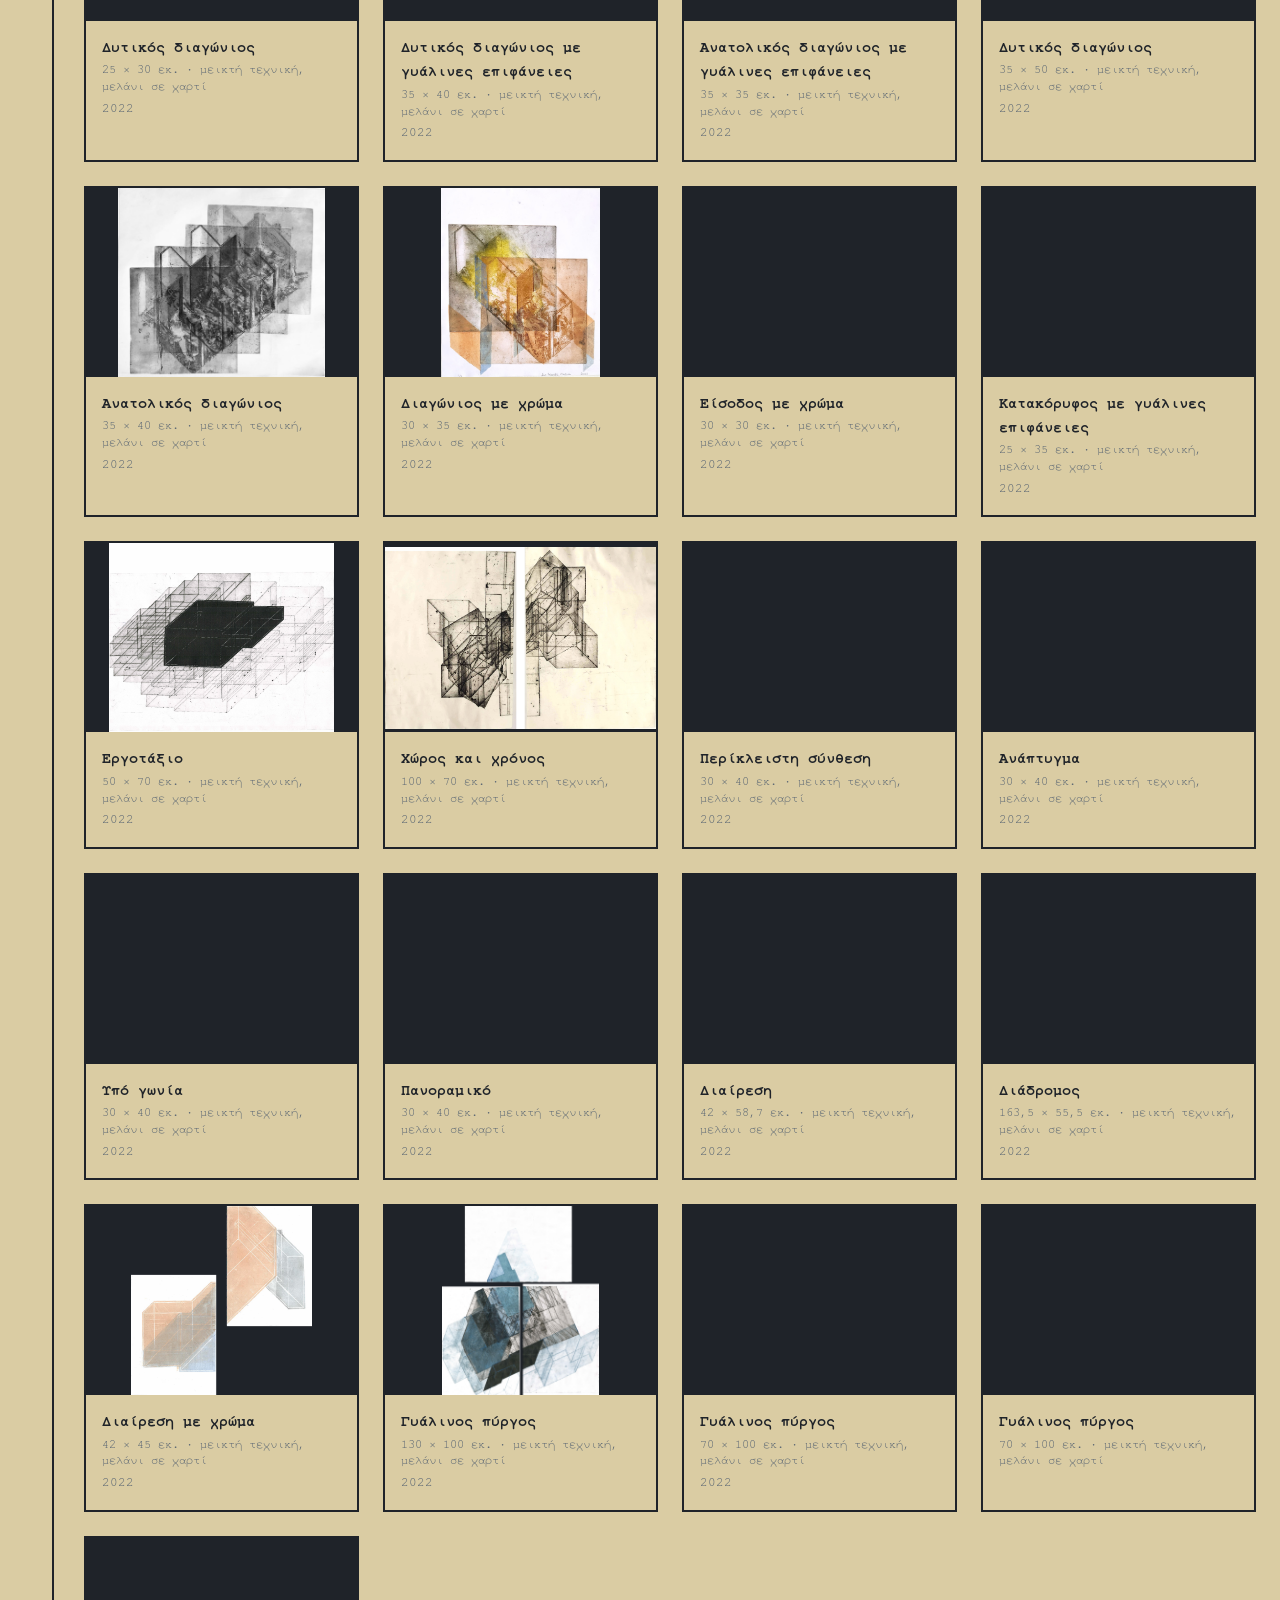
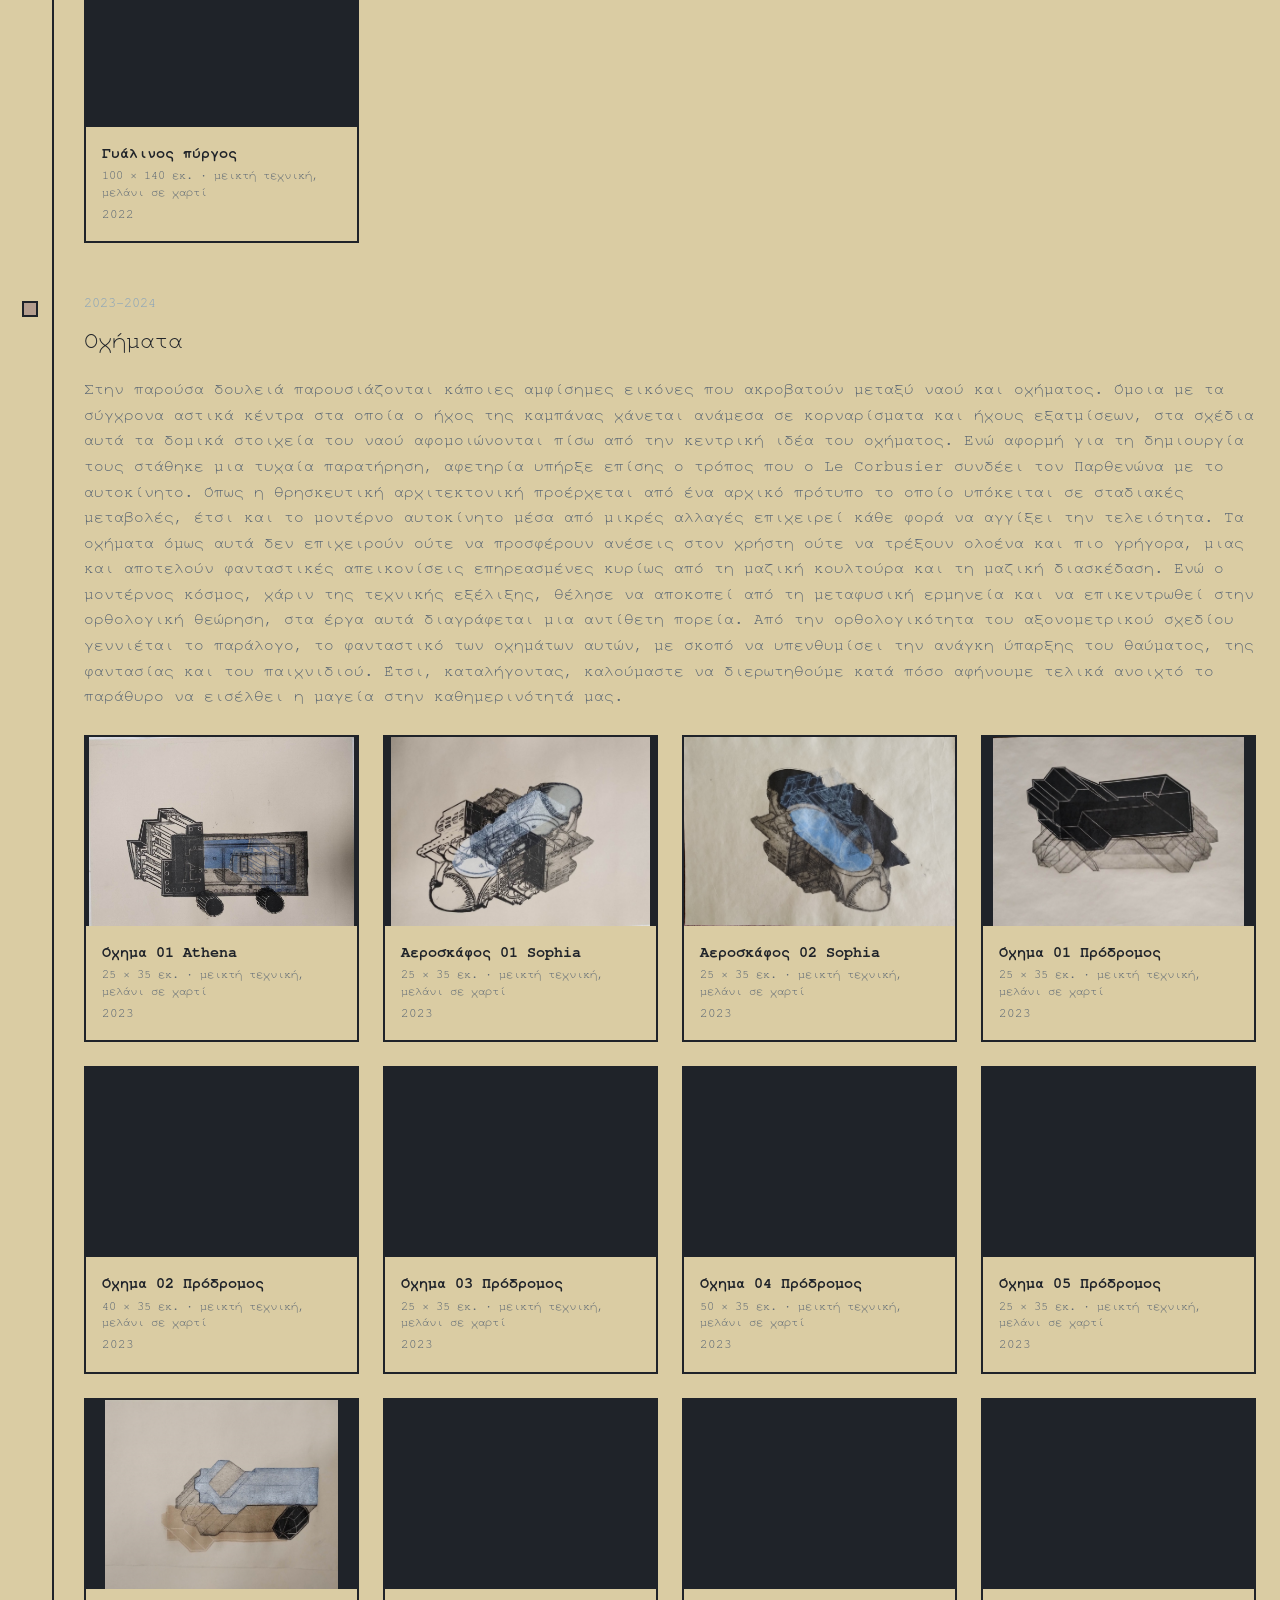
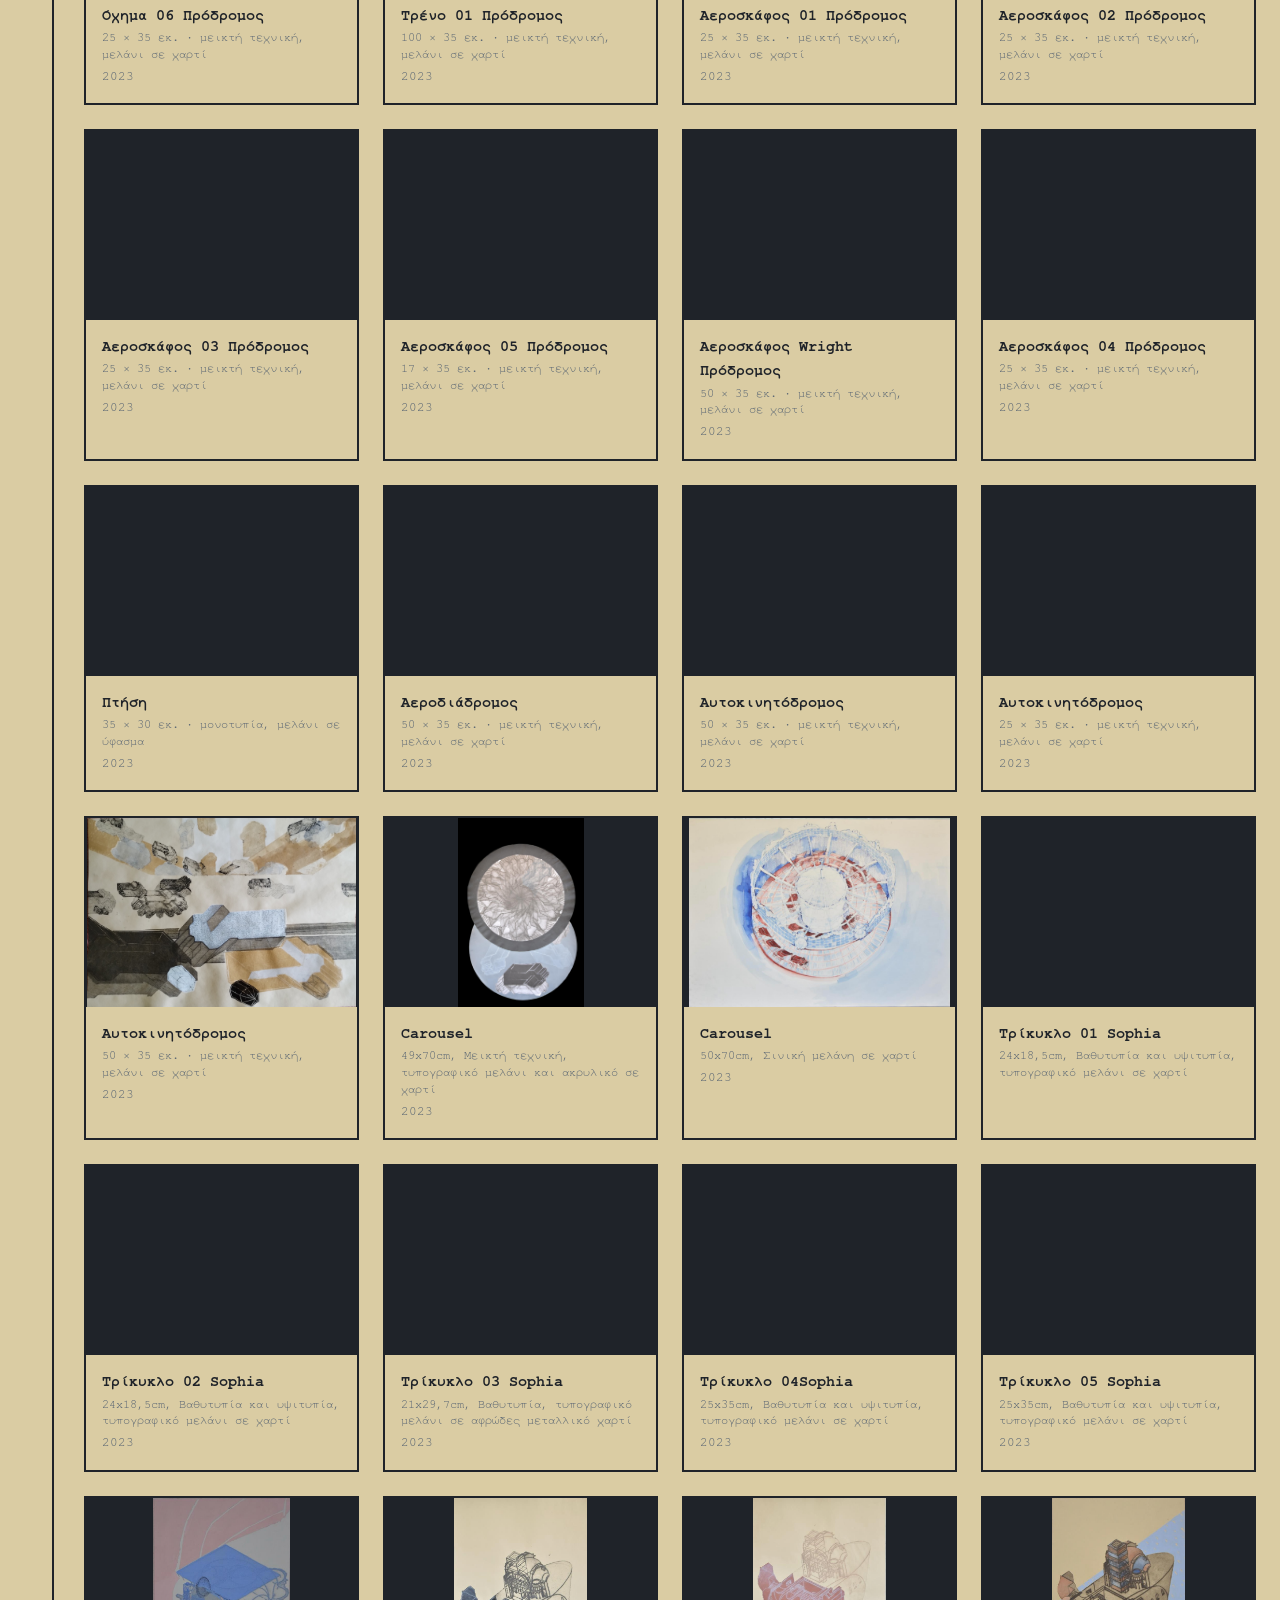
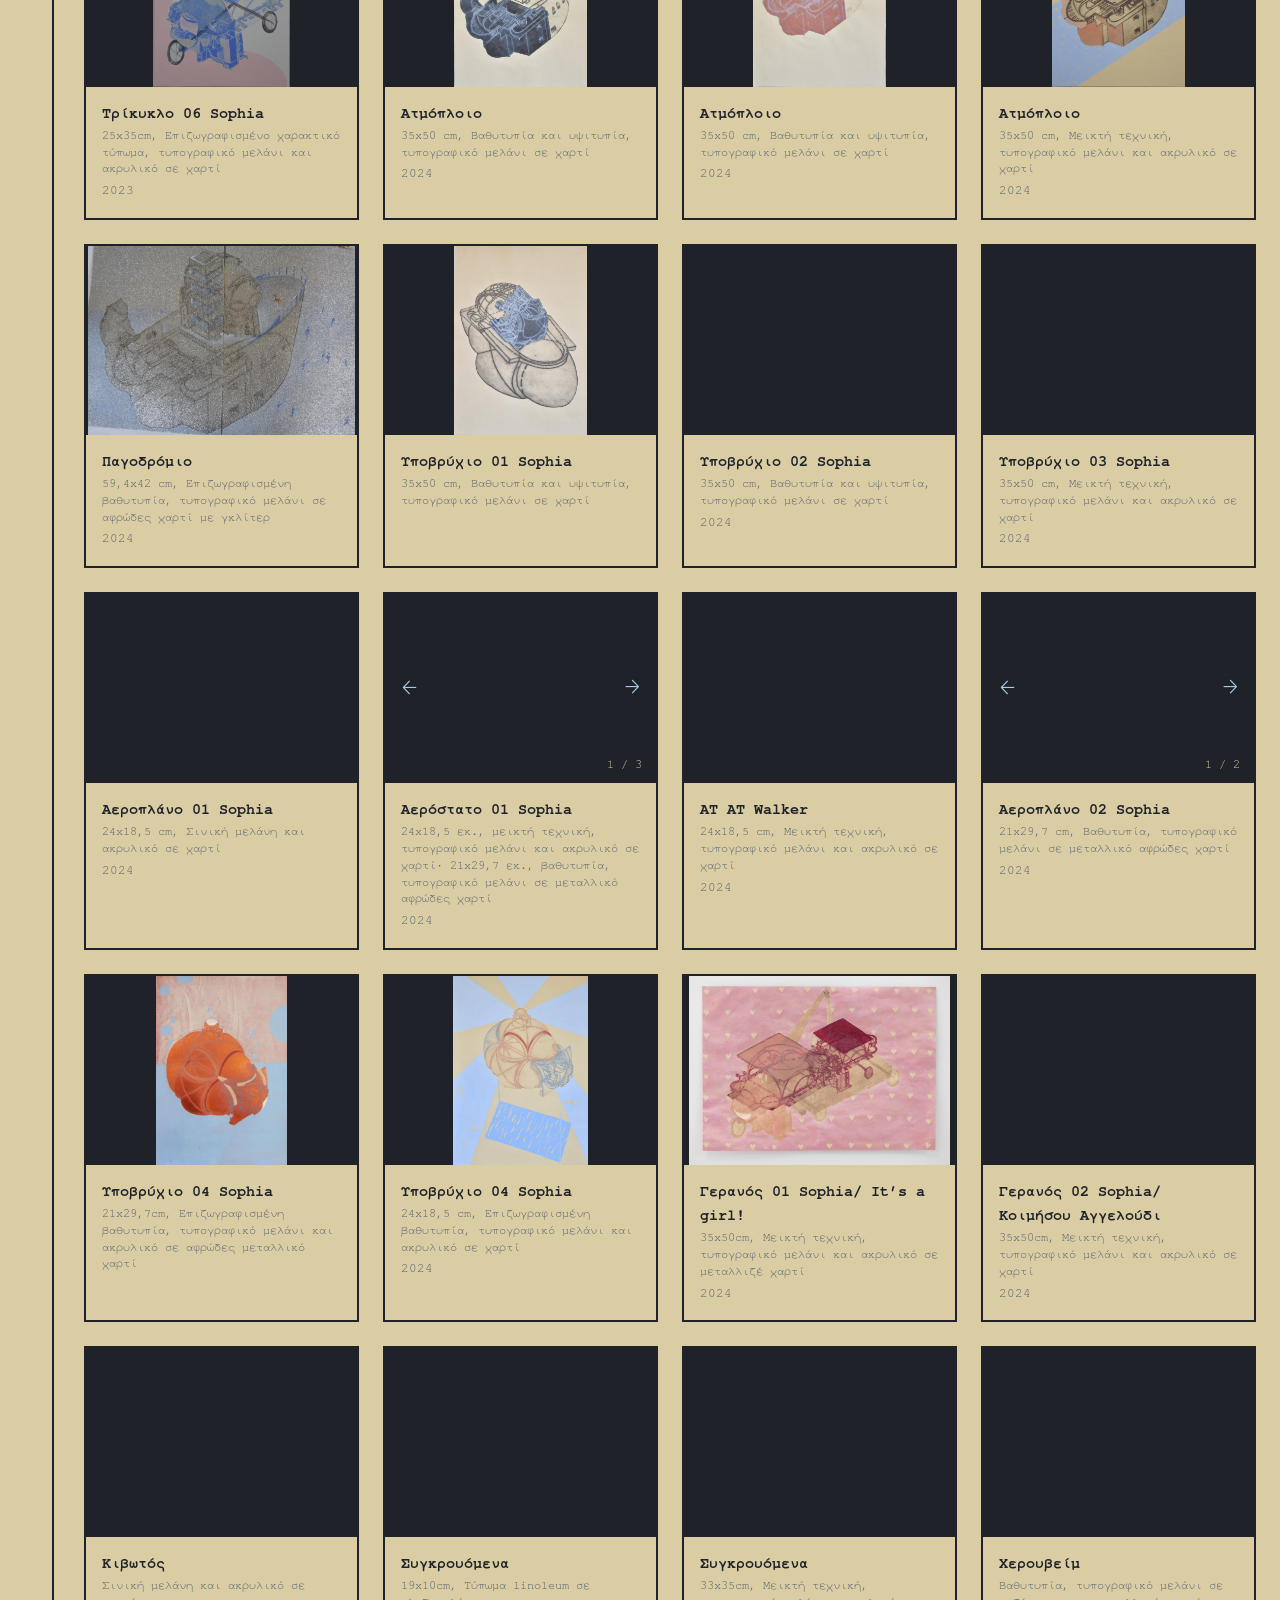
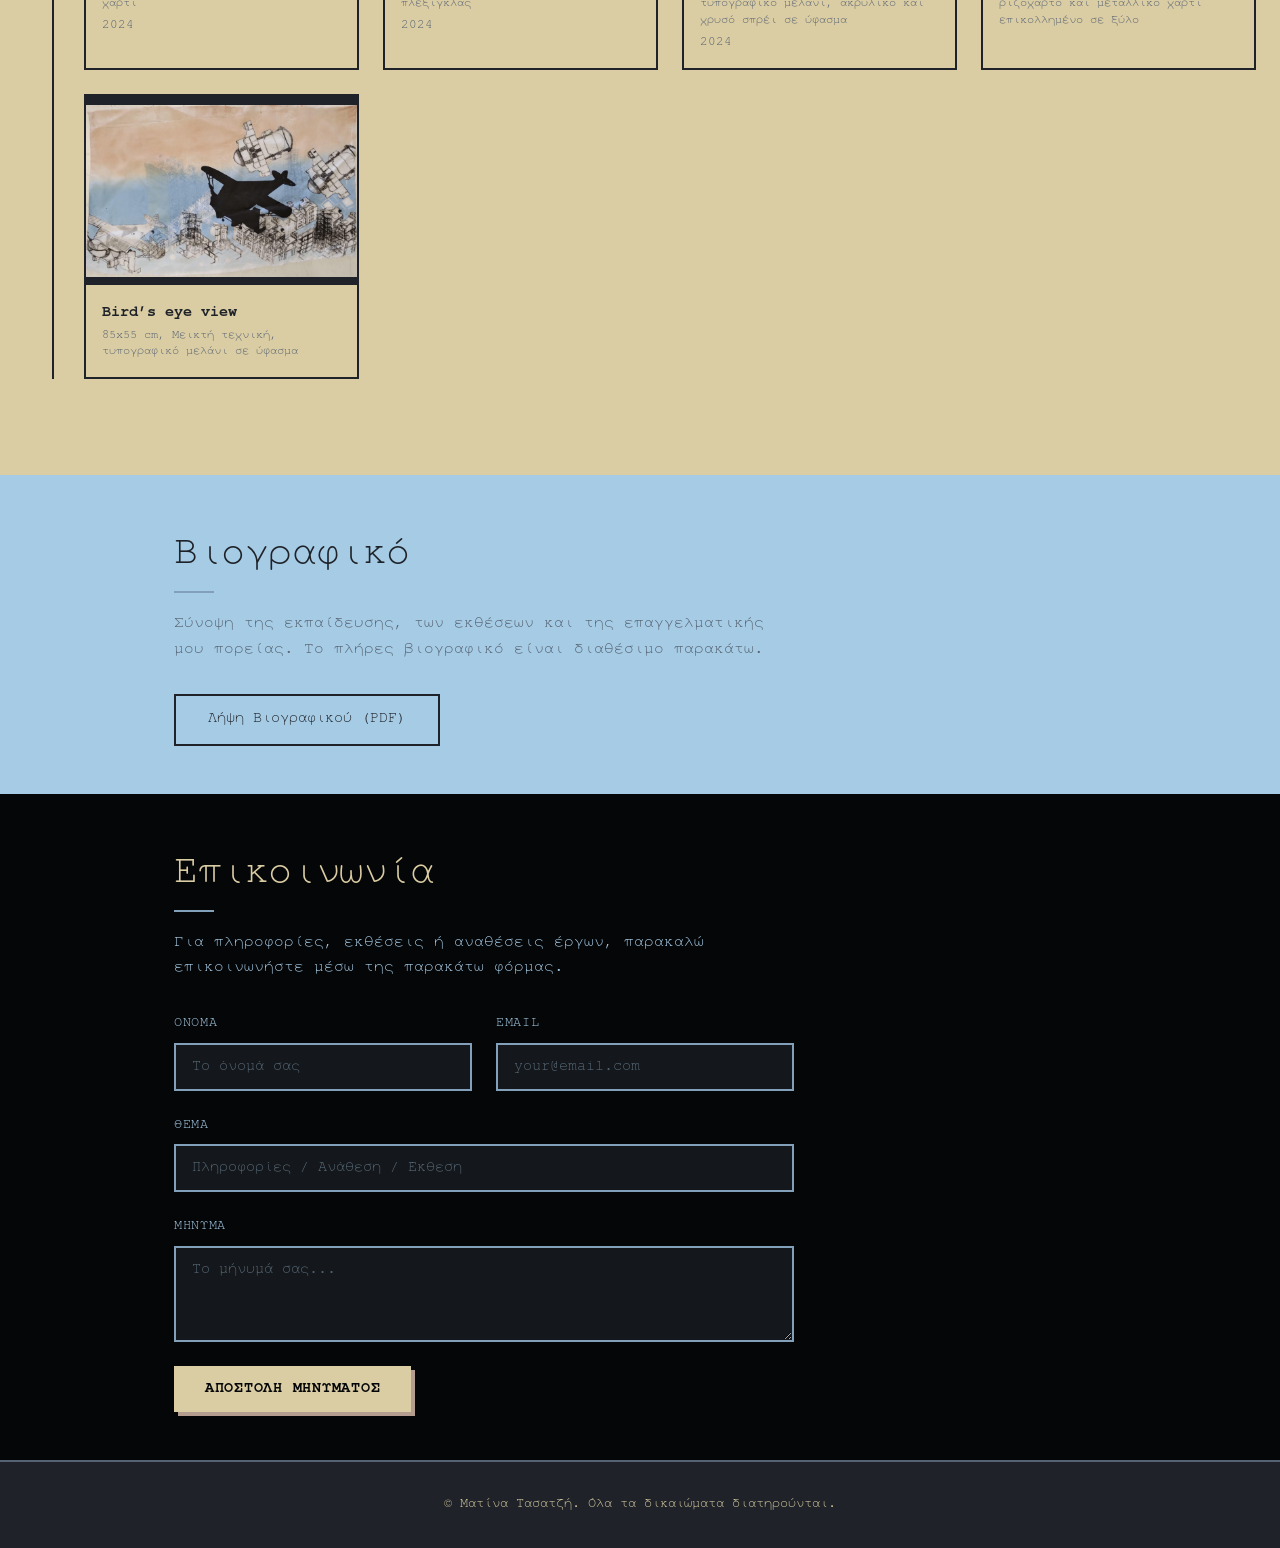
==== commit 558b5160: "Keep mobile scroll position on language switch Co-authored-by: Copilot <223556219+Copilot@users.nore" ====
--- a/index.html
+++ b/index.html
@@ -179,7 +179,7 @@
     <p class="image-lightbox-caption" id="image-lightbox-caption"></p>
   </dialog>
 
-  <script src="js/i18n.js?v=4"></script>
+  <script src="js/i18n.js?v=5"></script>
 </body>
 
 </html>
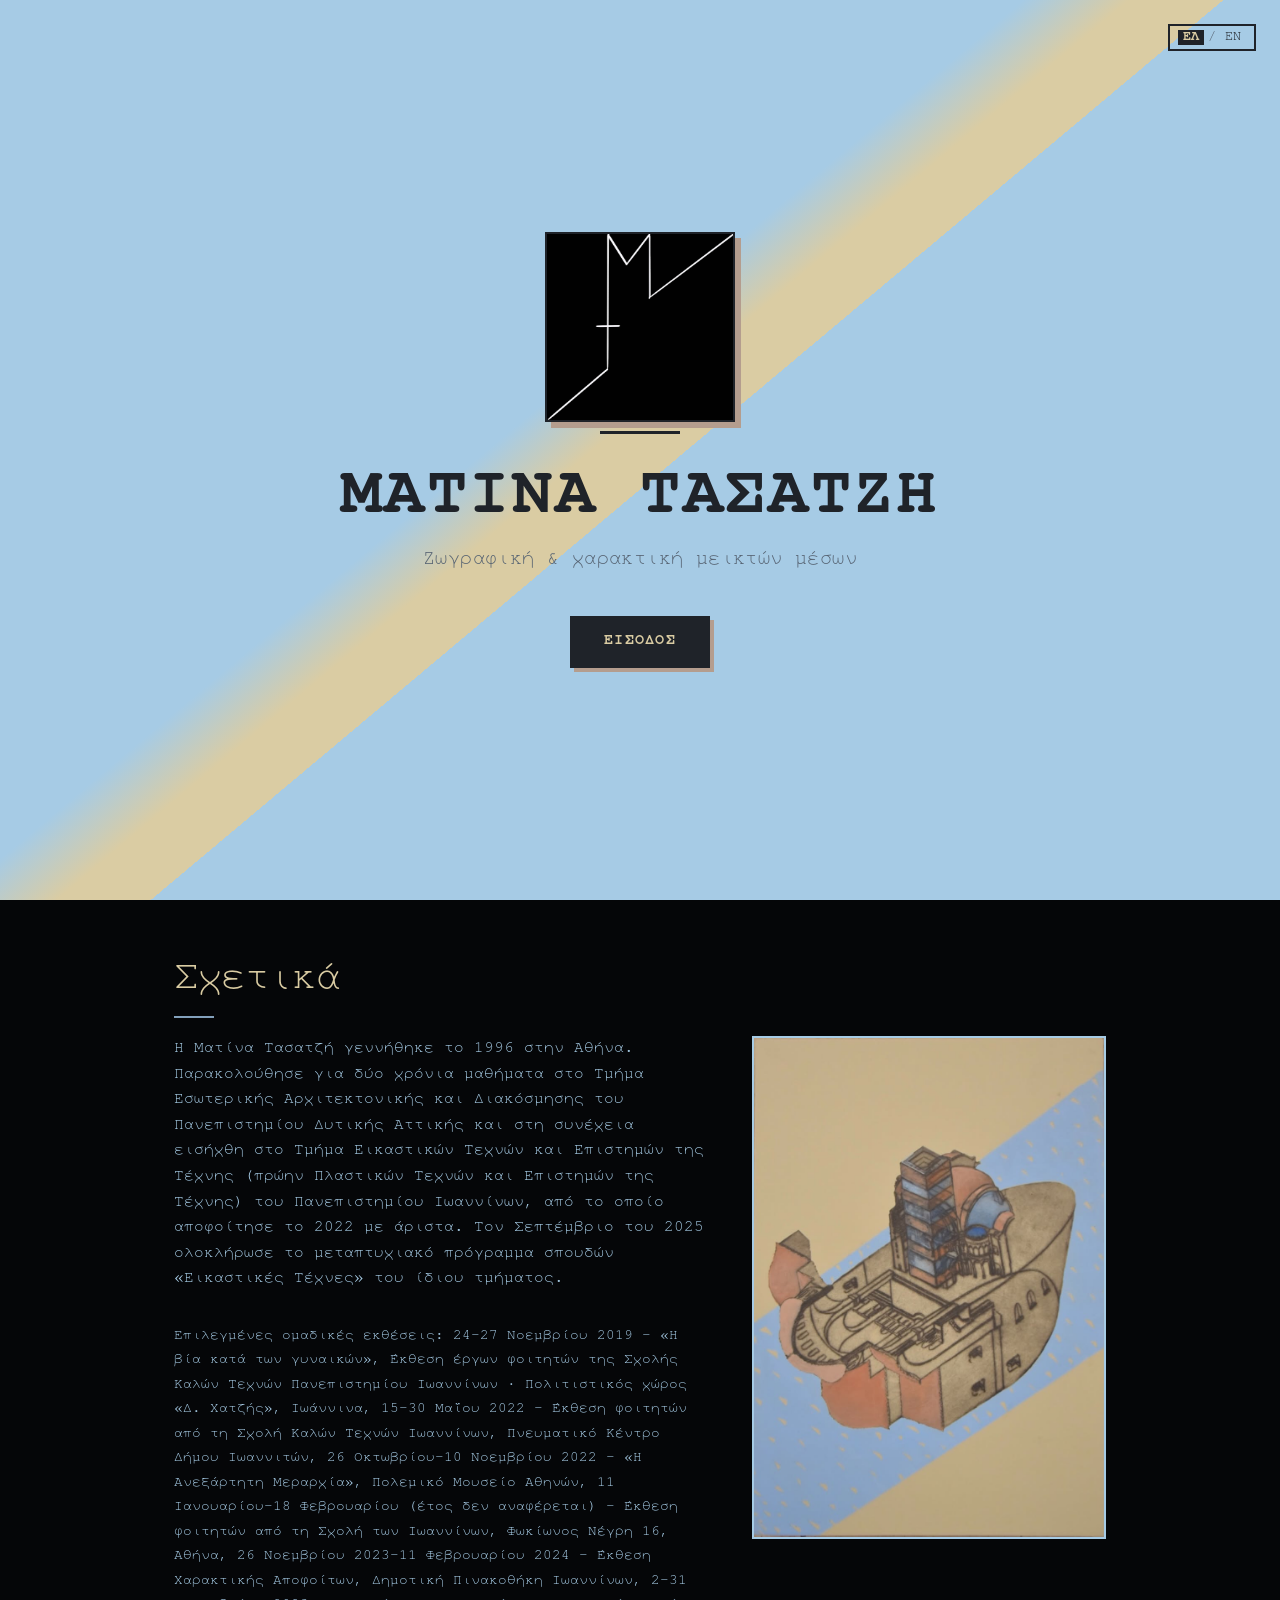
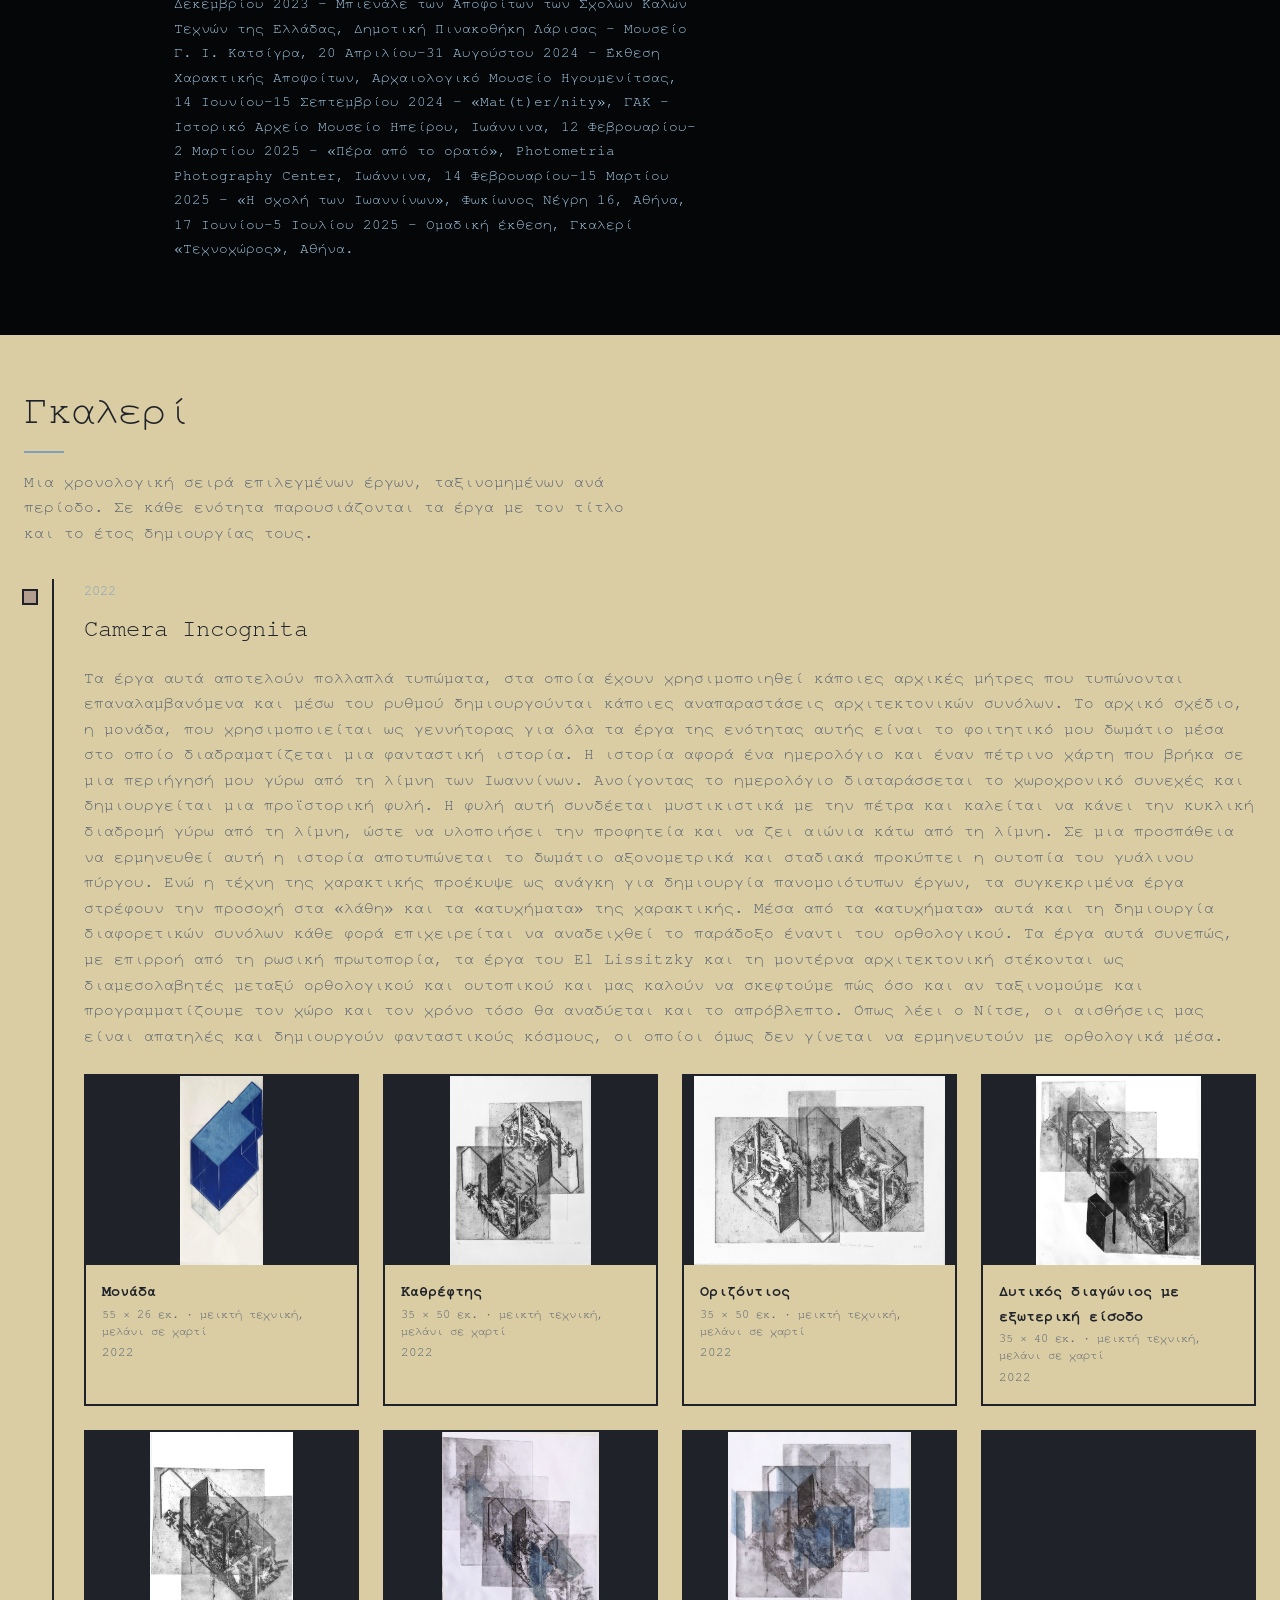
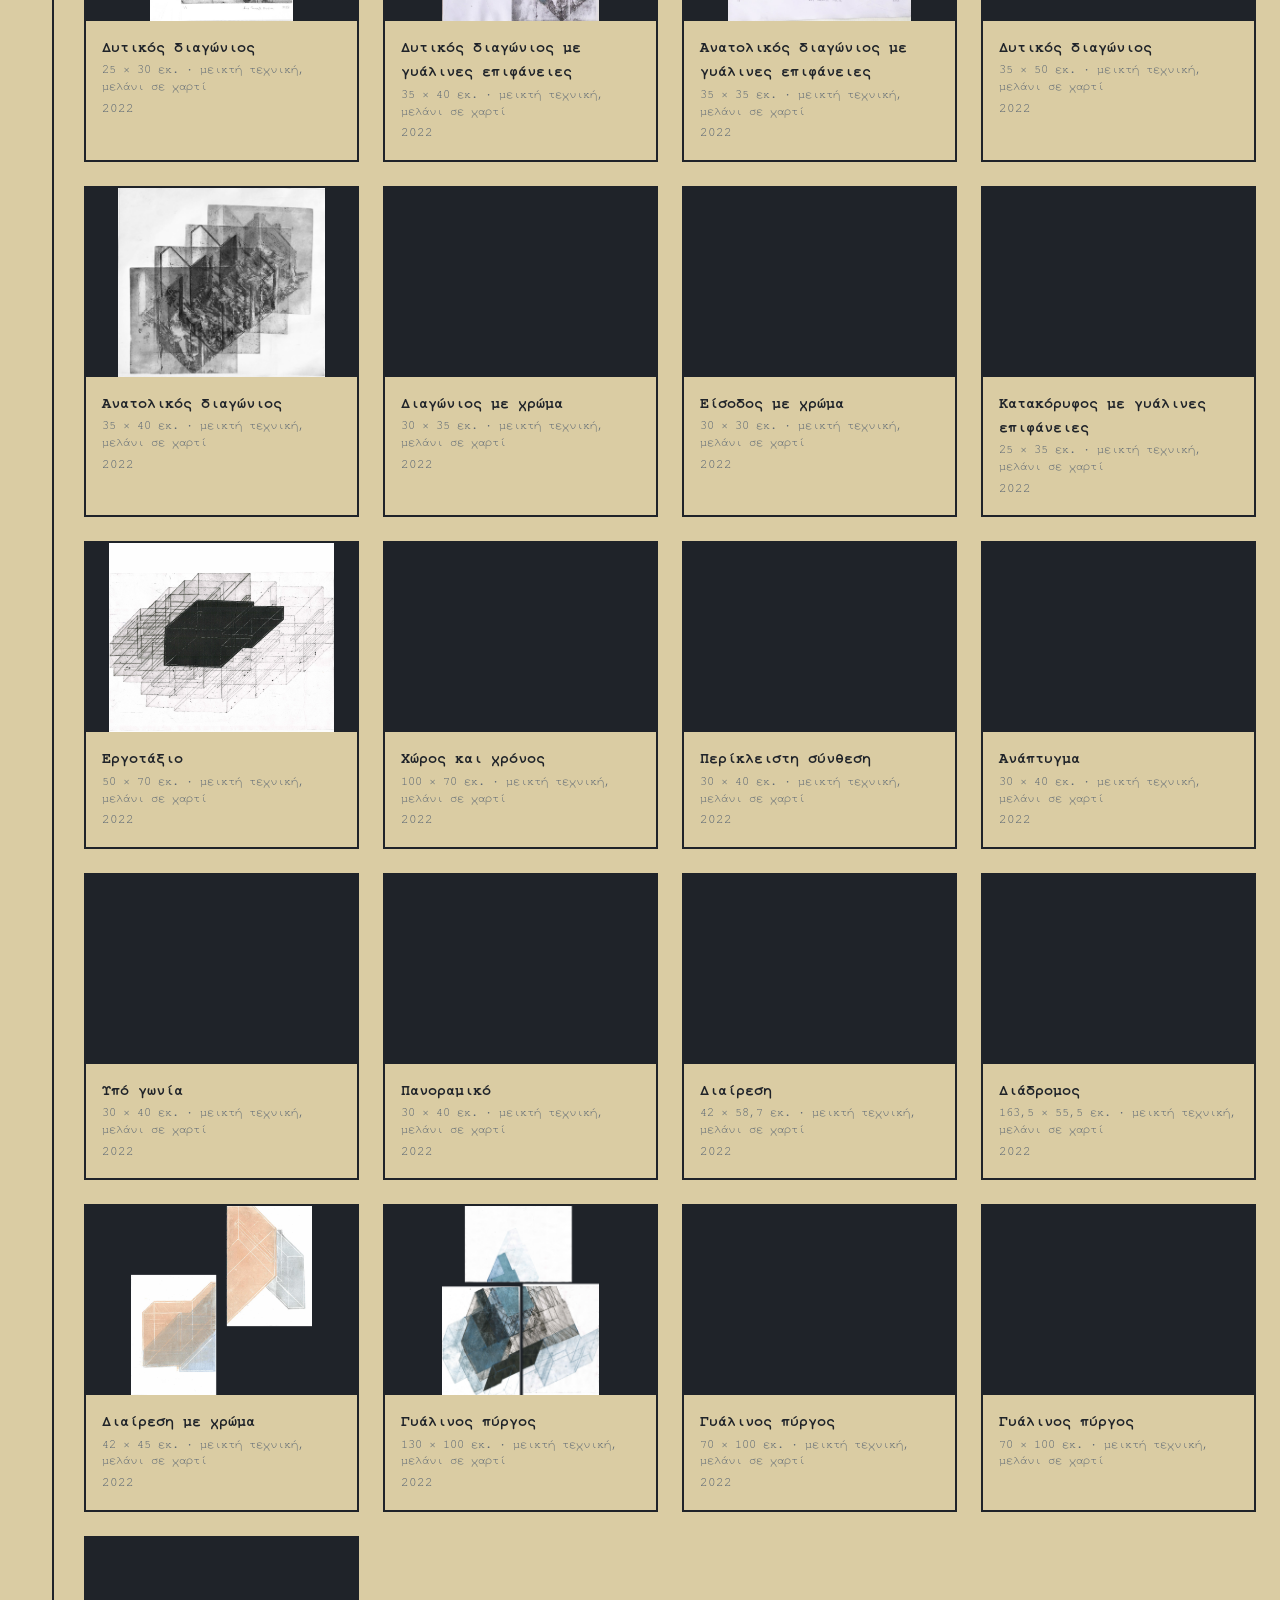
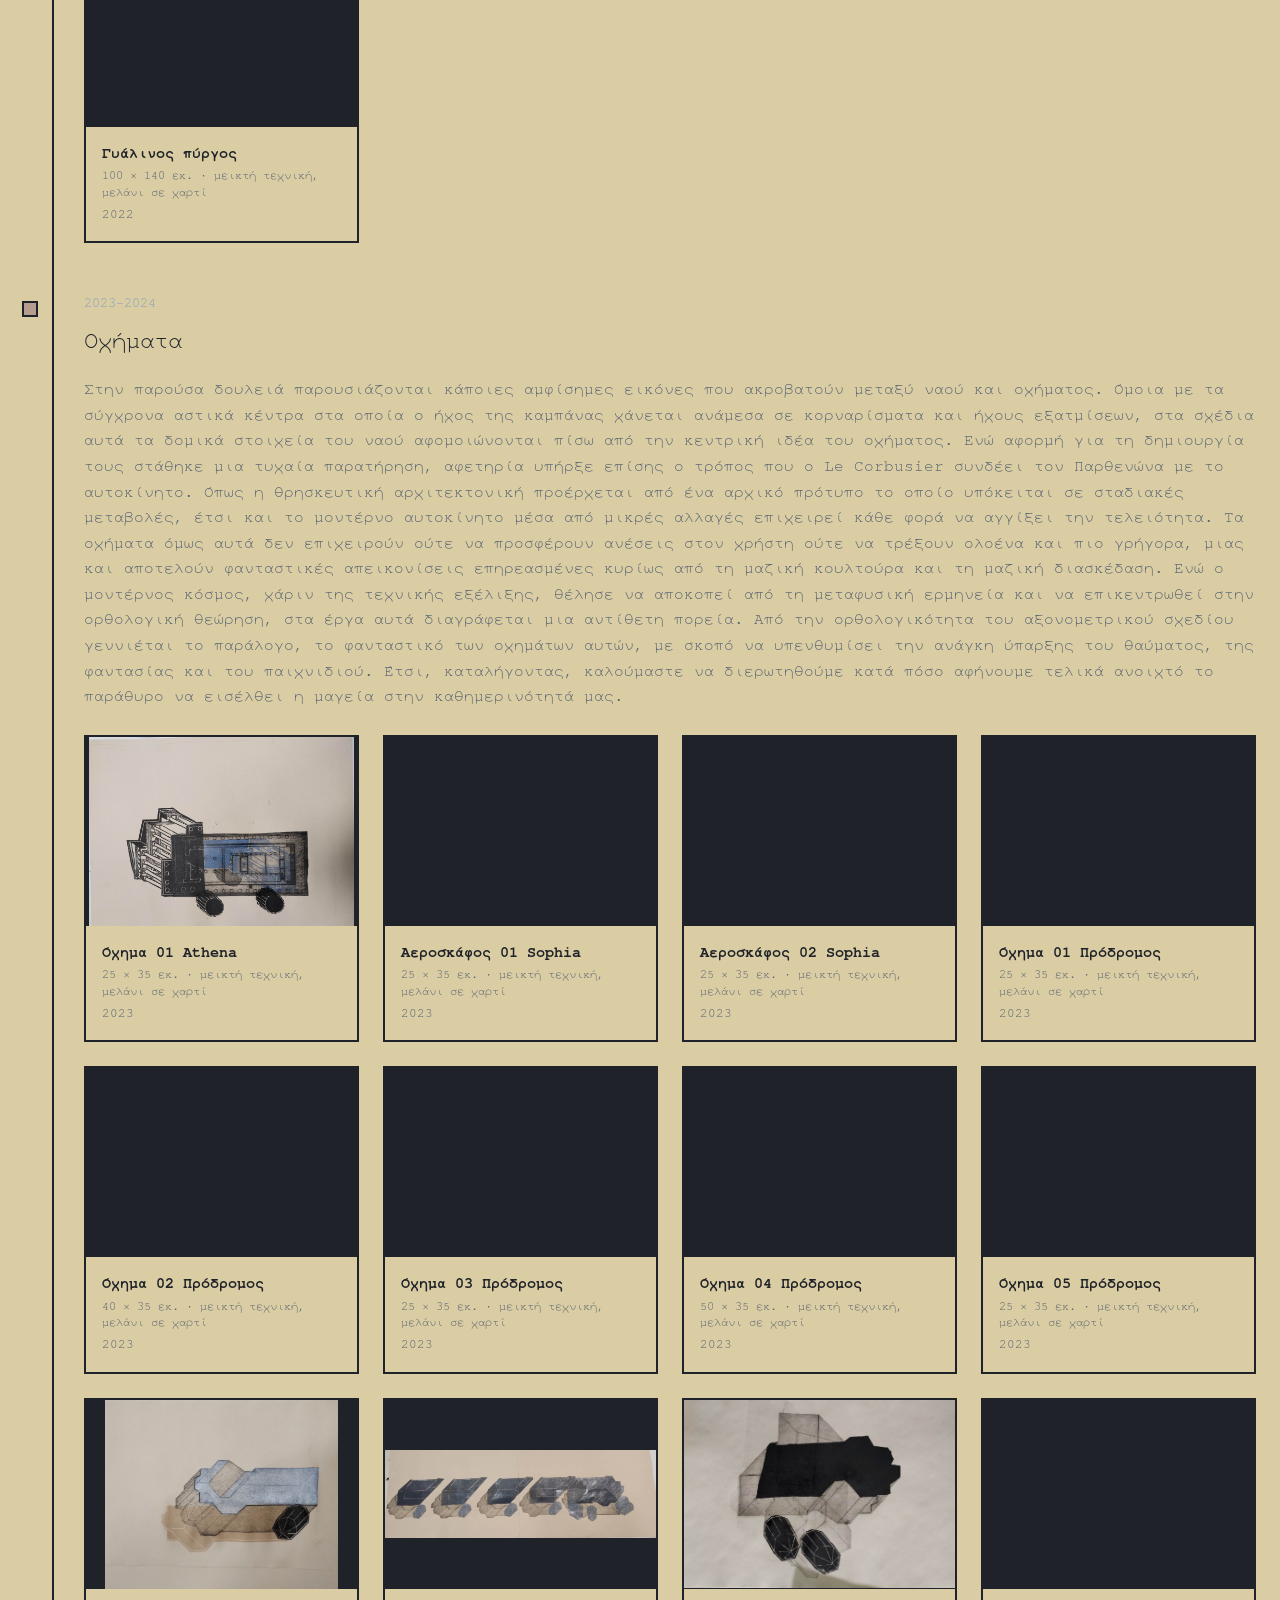
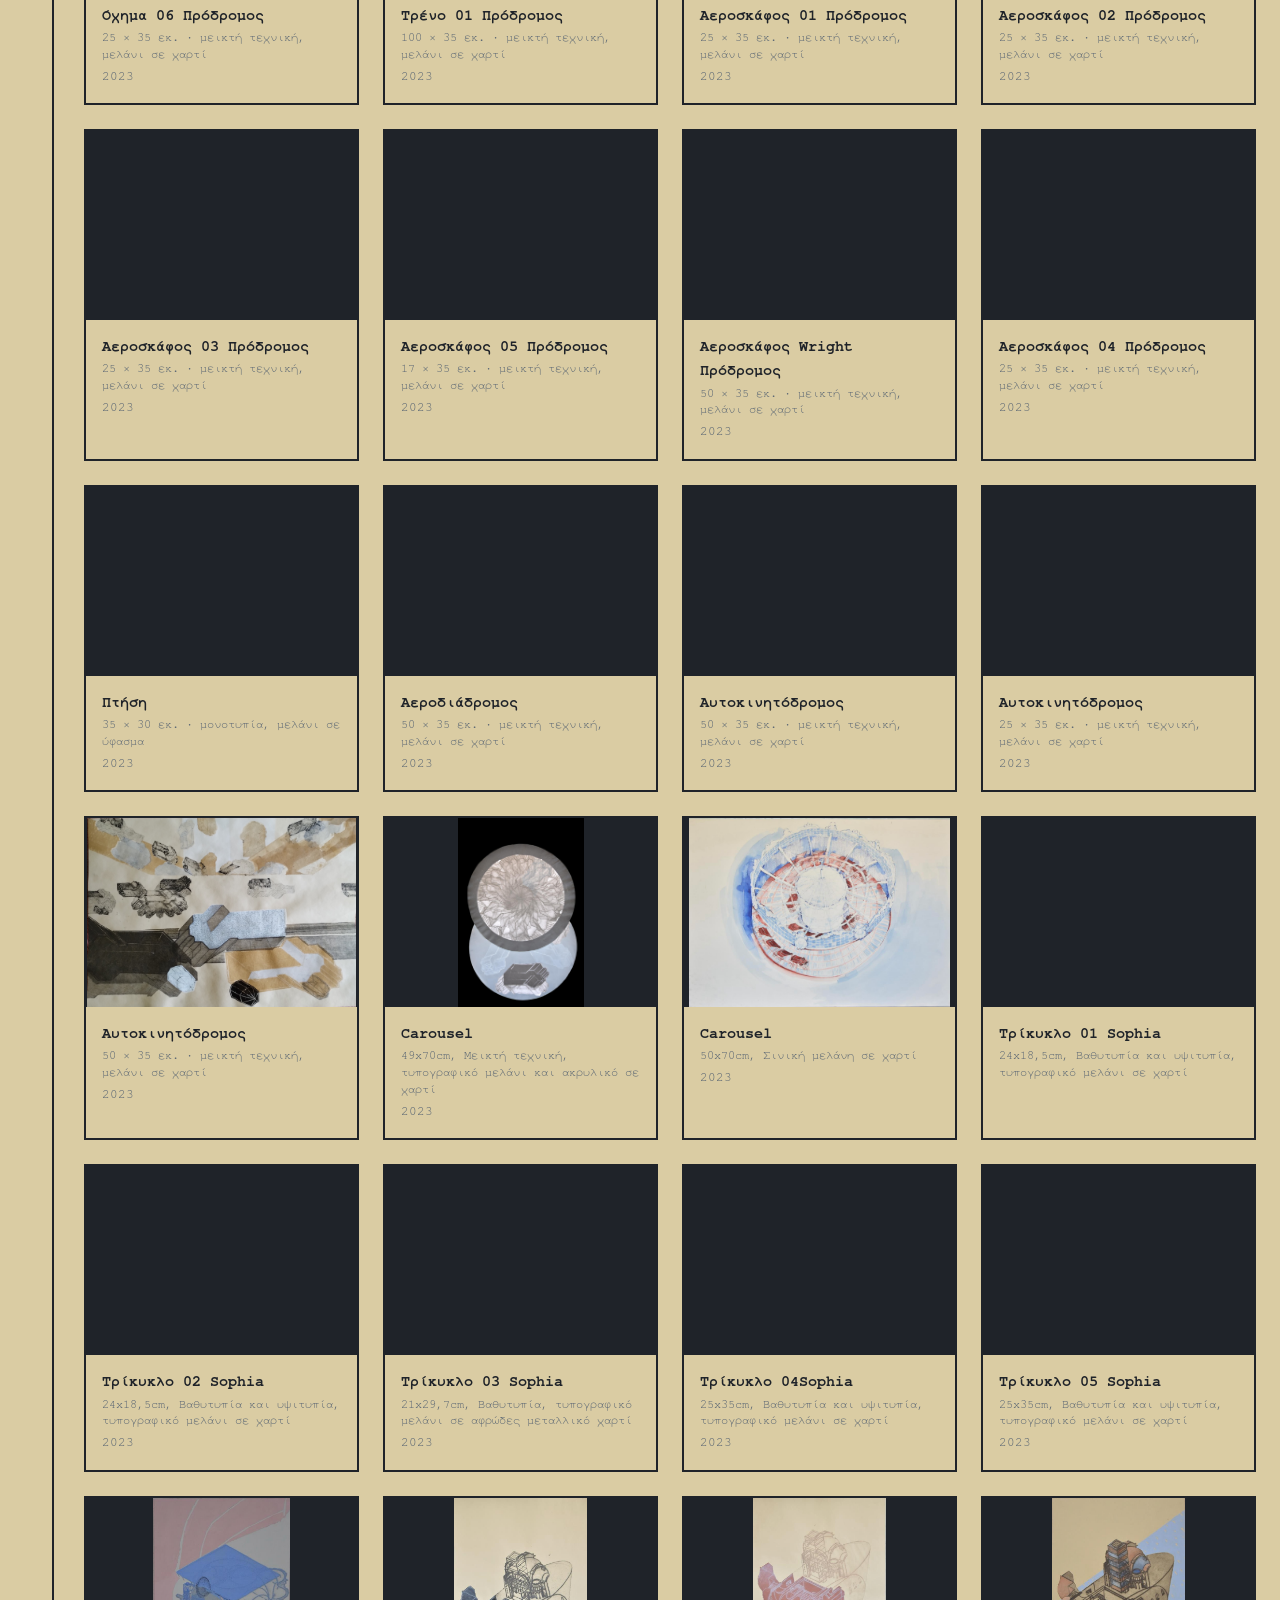
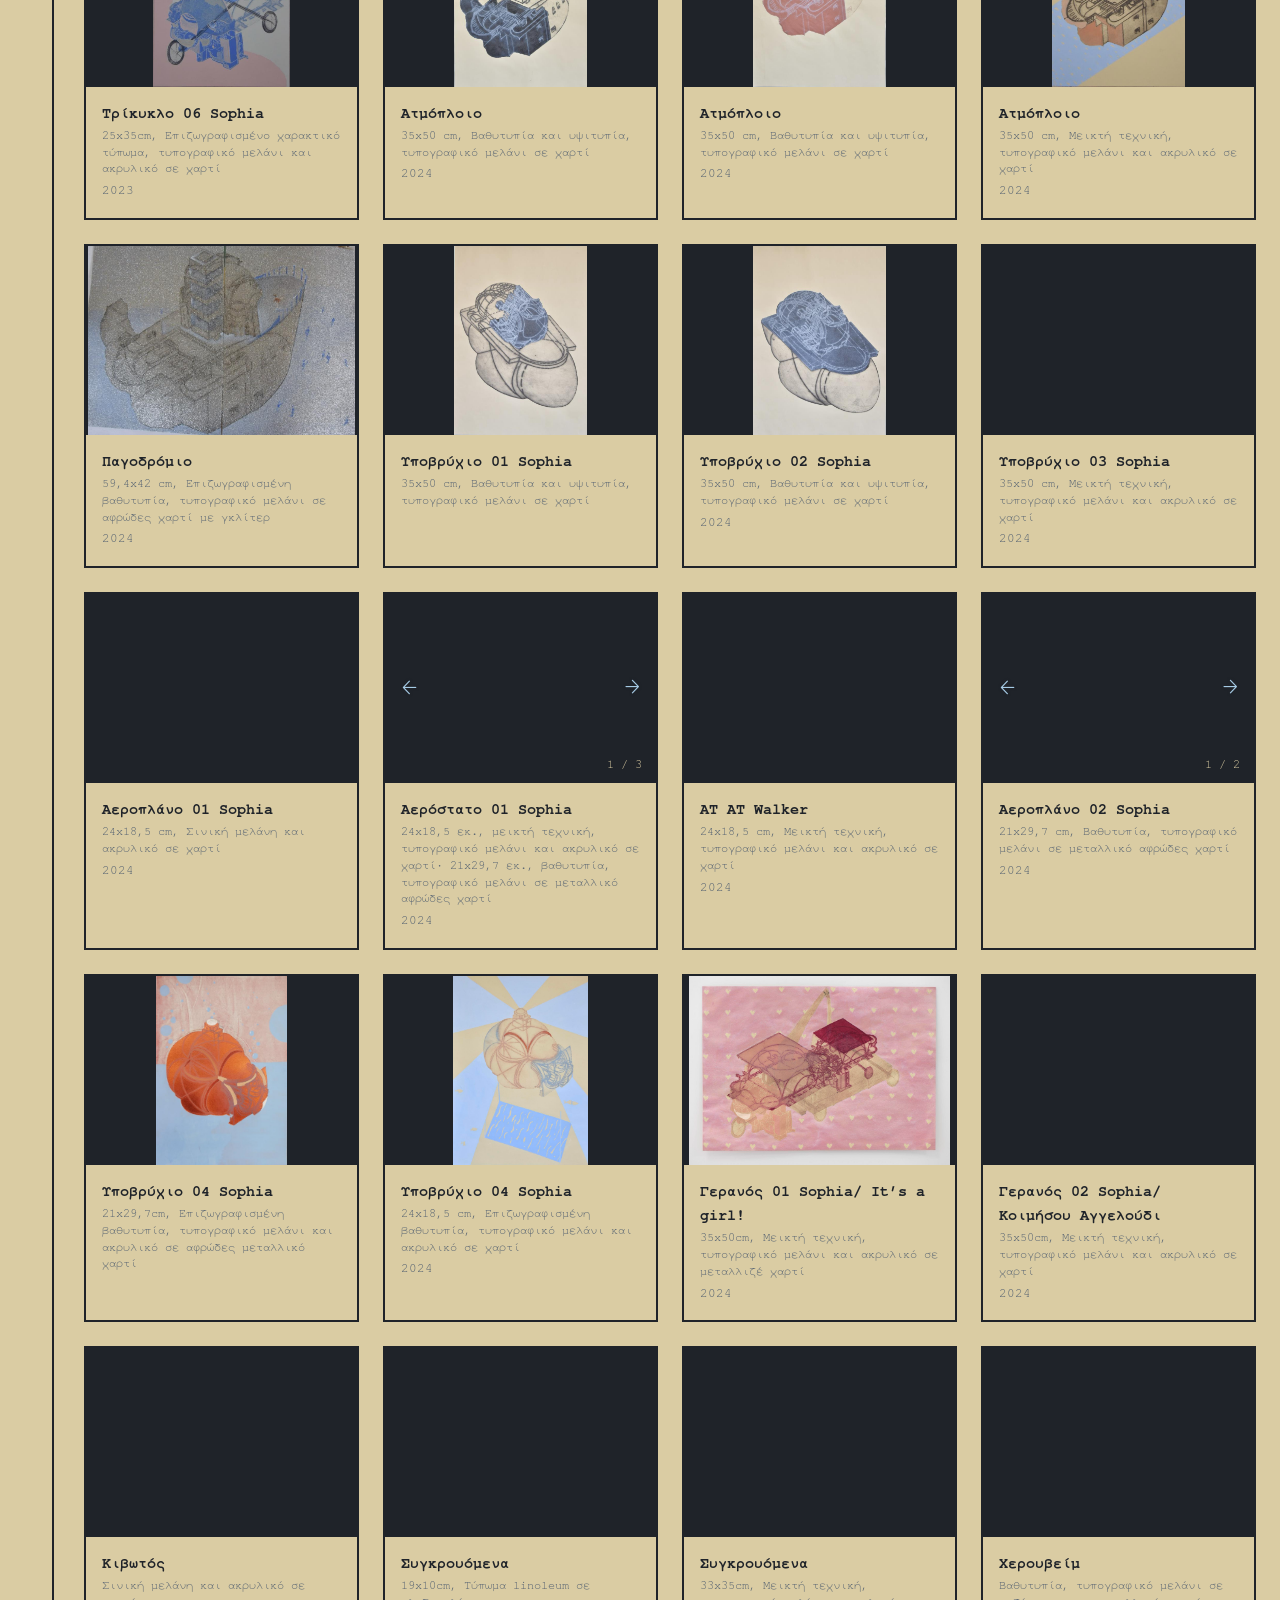
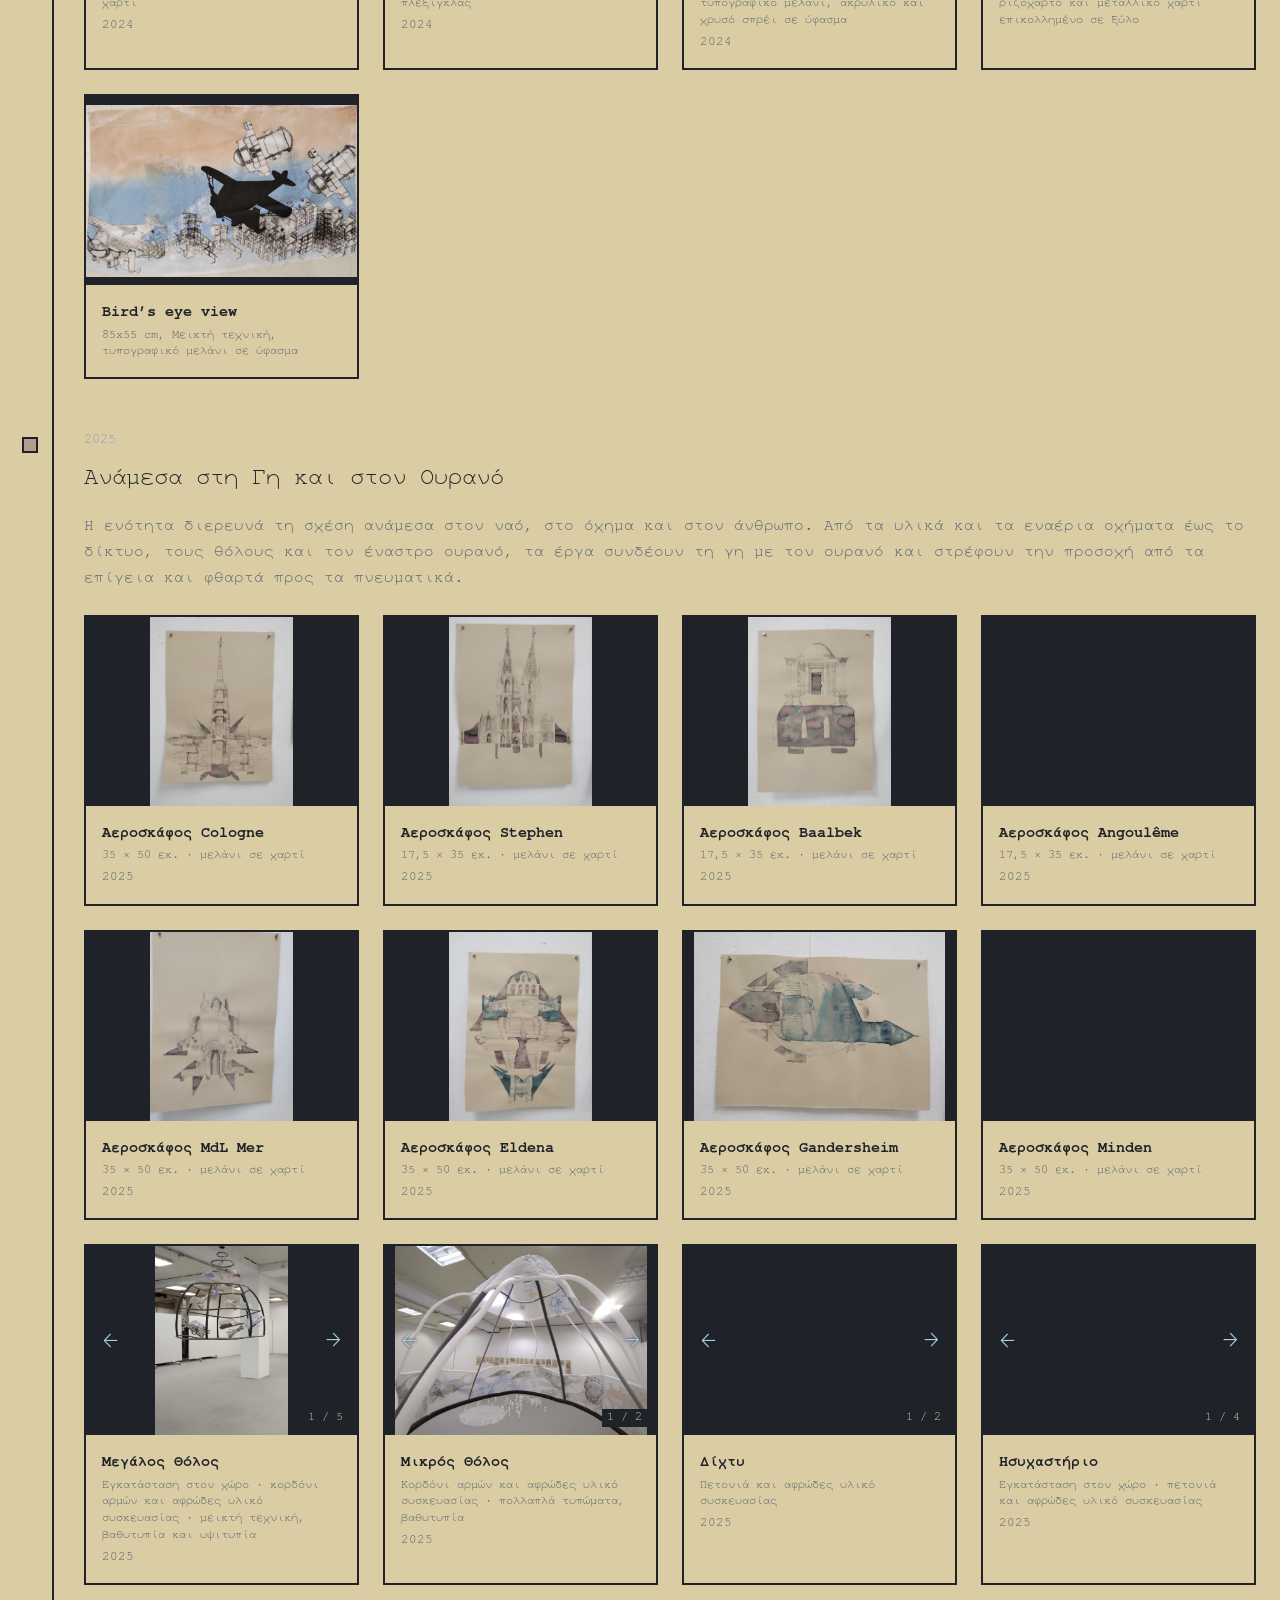
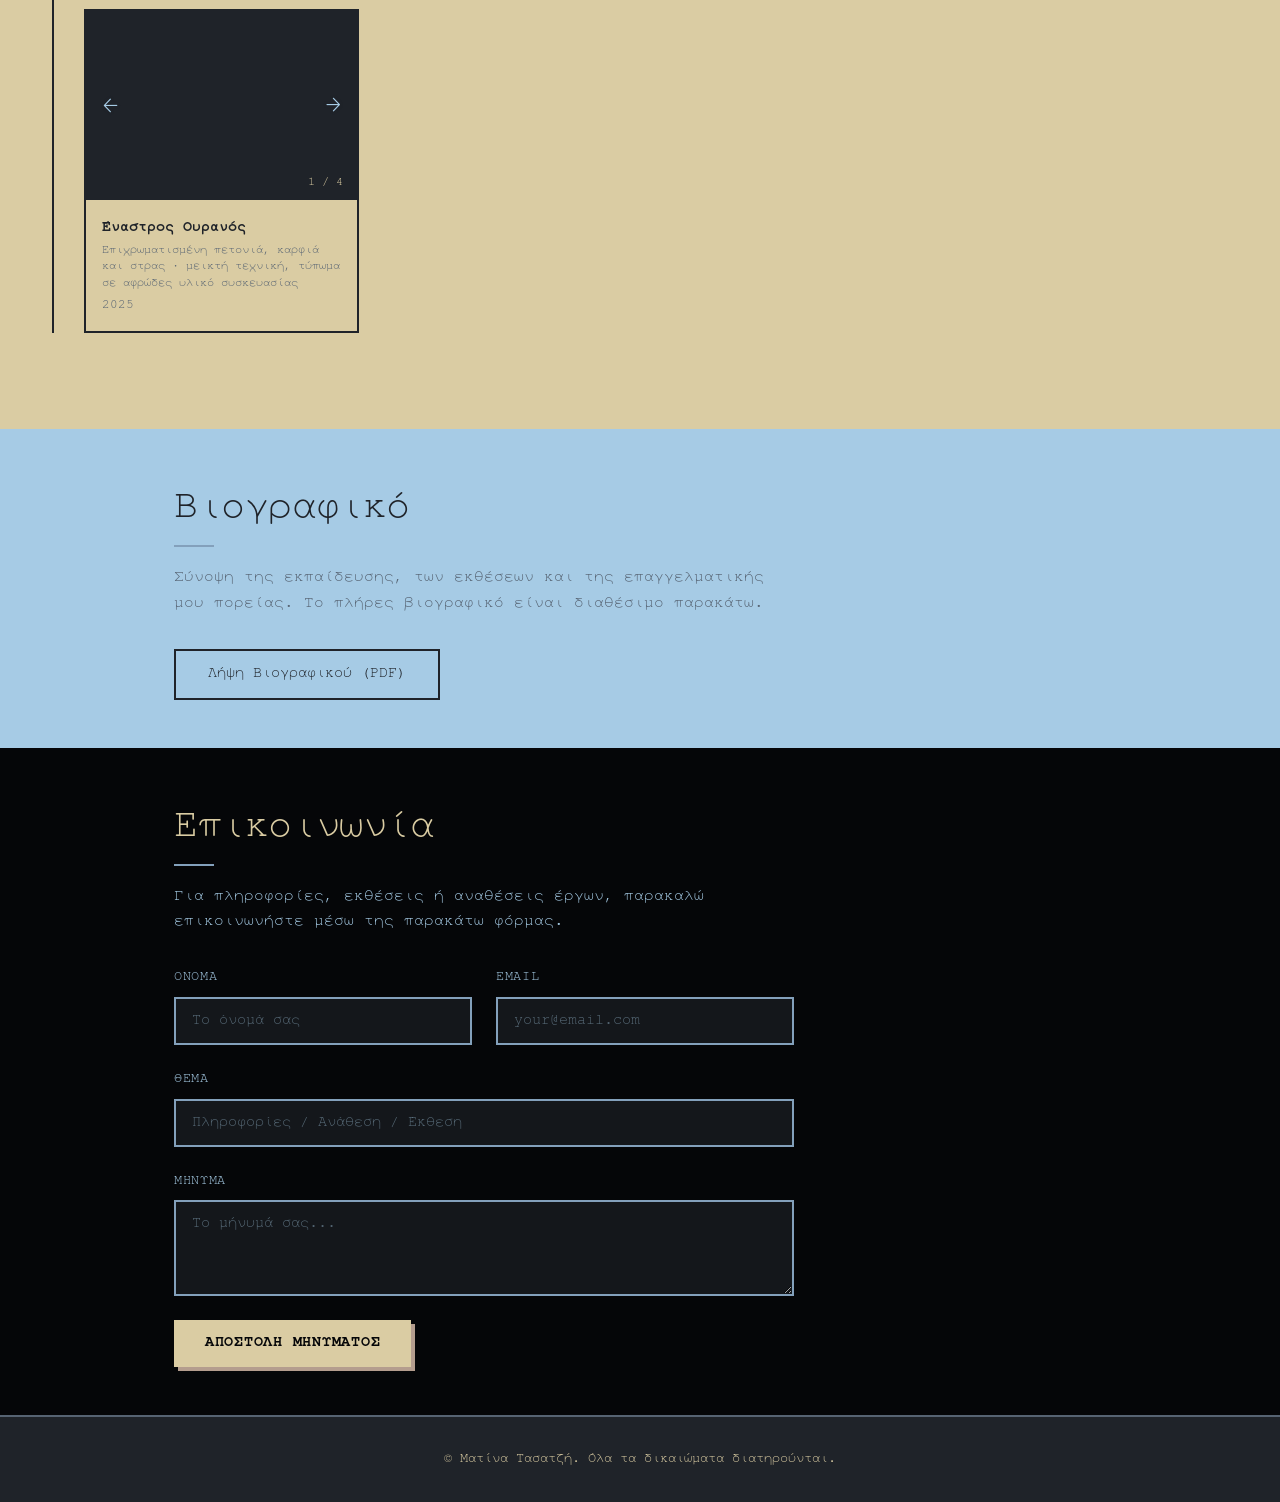
==== commit a2786665: "Stop preview navigation at gallery ends Co-authored-by: Copilot <223556219+Copilot@users.noreply.git" ====
--- a/index.html
+++ b/index.html
@@ -179,7 +179,7 @@
     <p class="image-lightbox-caption" id="image-lightbox-caption"></p>
   </dialog>
 
-  <script src="js/i18n.js?v=5"></script>
+  <script src="js/i18n.js?v=6"></script>
 </body>
 
 </html>
--- a/css/style.css
+++ b/css/style.css
@@ -893,7 +893,7 @@
 
 .image-lightbox-nav:disabled {
   opacity: 0.5;
-  cursor: not-allowed;
+  cursor: default;
 }
 
 .image-lightbox-close:focus-visible,
--- a/css/style.css
+++ b/css/style.css
@@ -893,7 +893,7 @@
 
 .image-lightbox-nav:disabled {
   opacity: 0.5;
-  cursor: not-allowed;
+  cursor: default;
 }
 
 .image-lightbox-close:focus-visible,
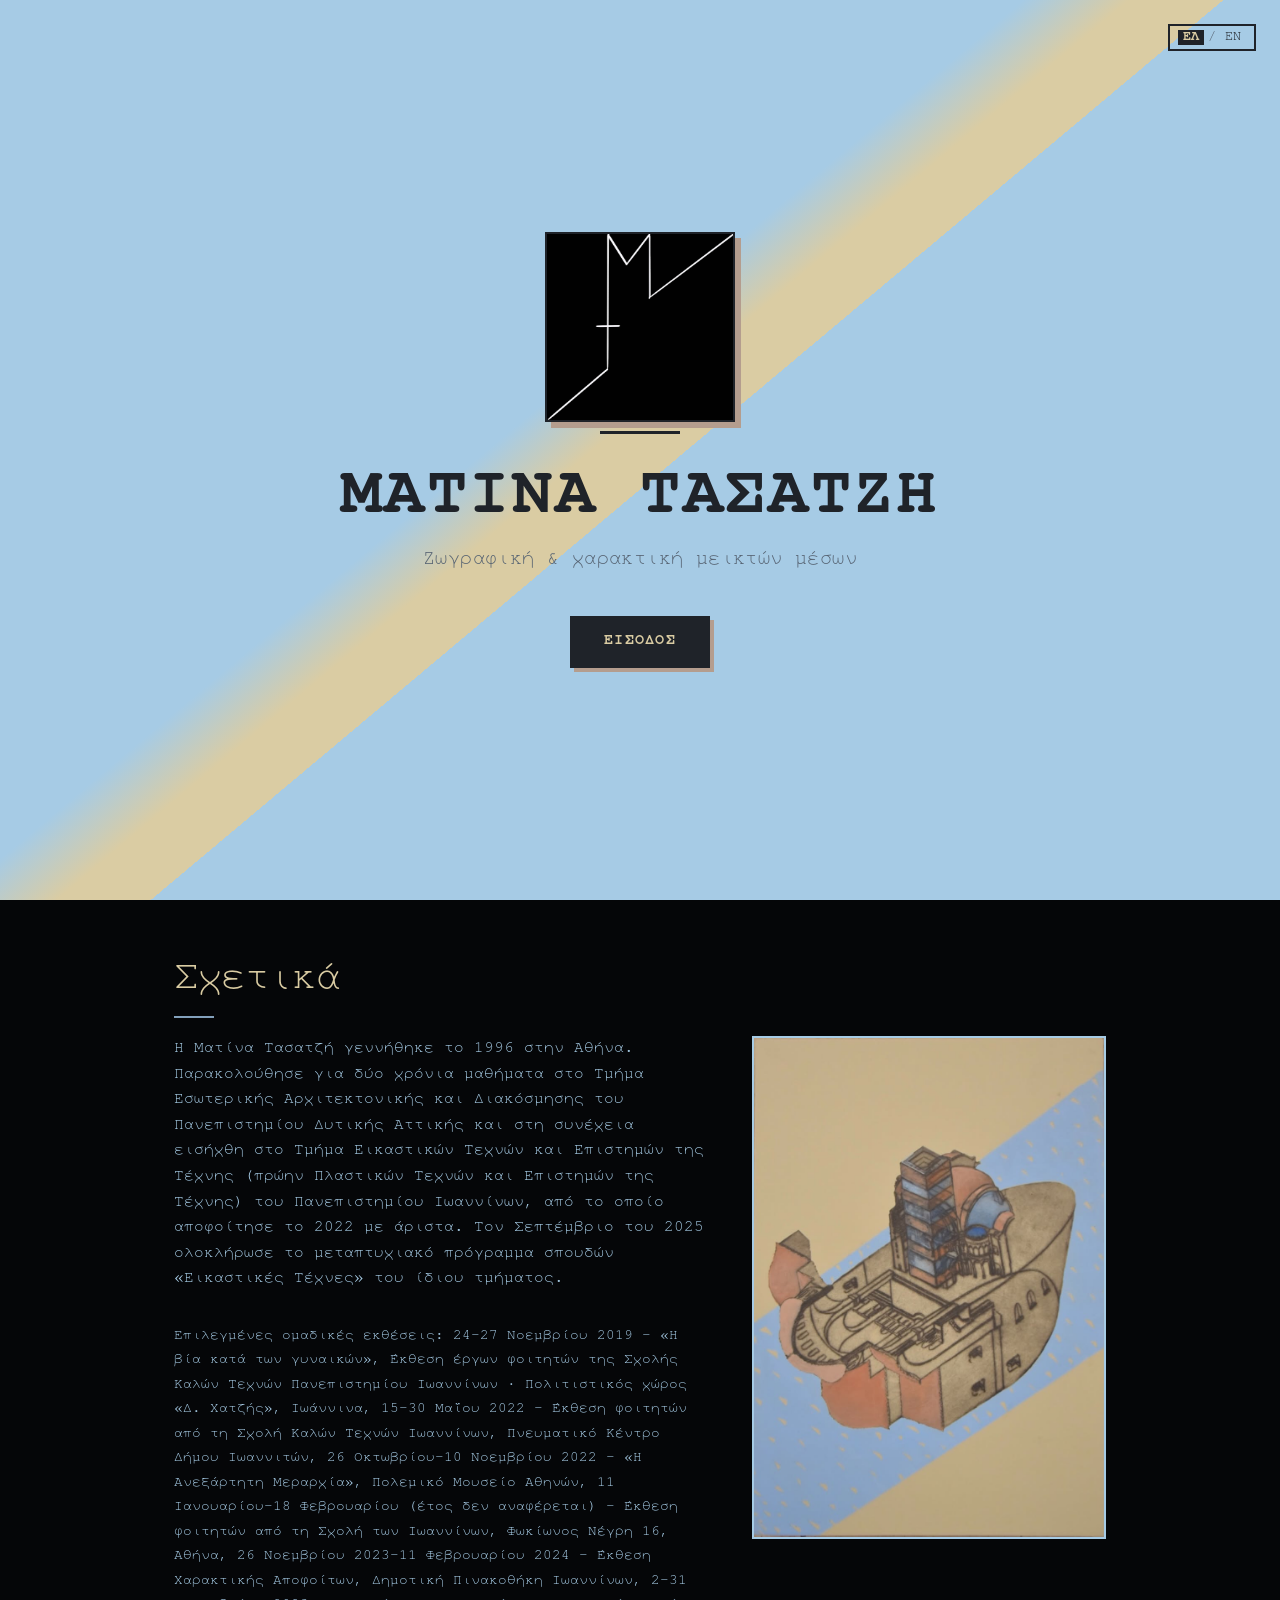
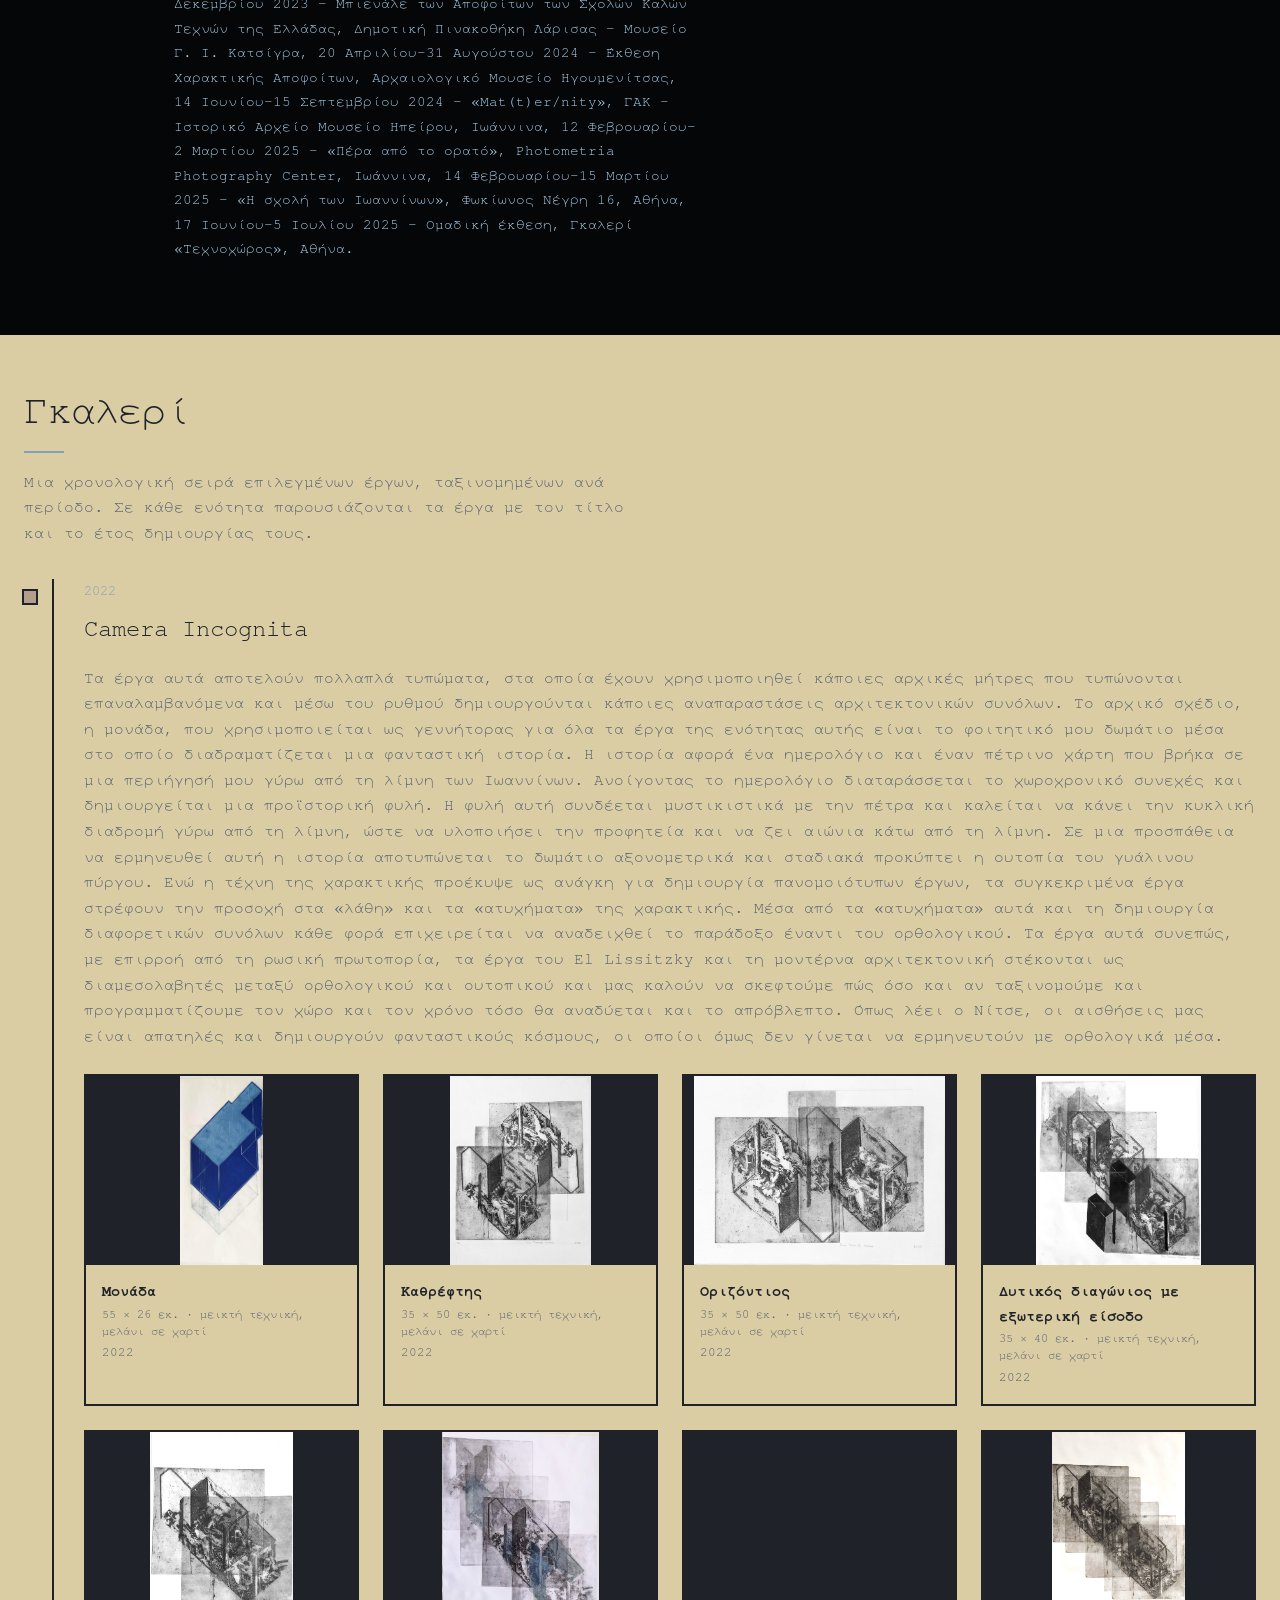
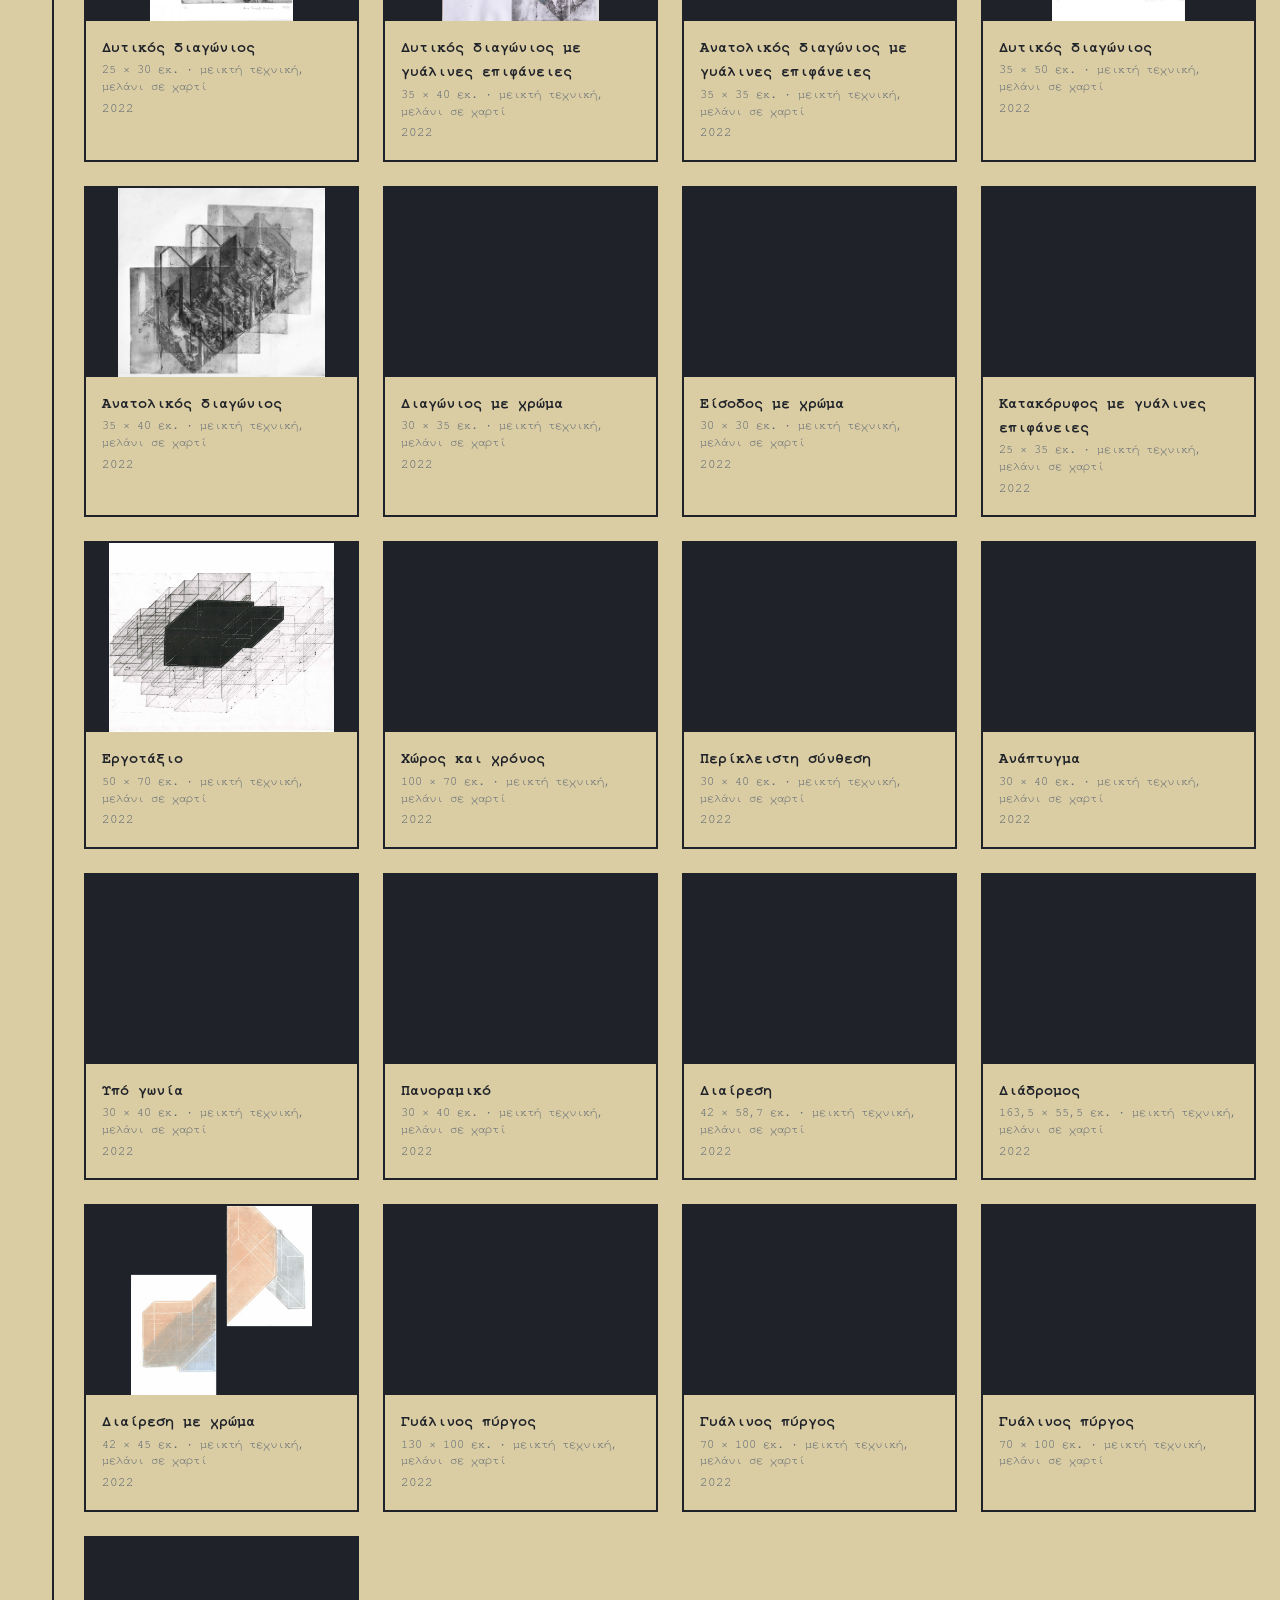
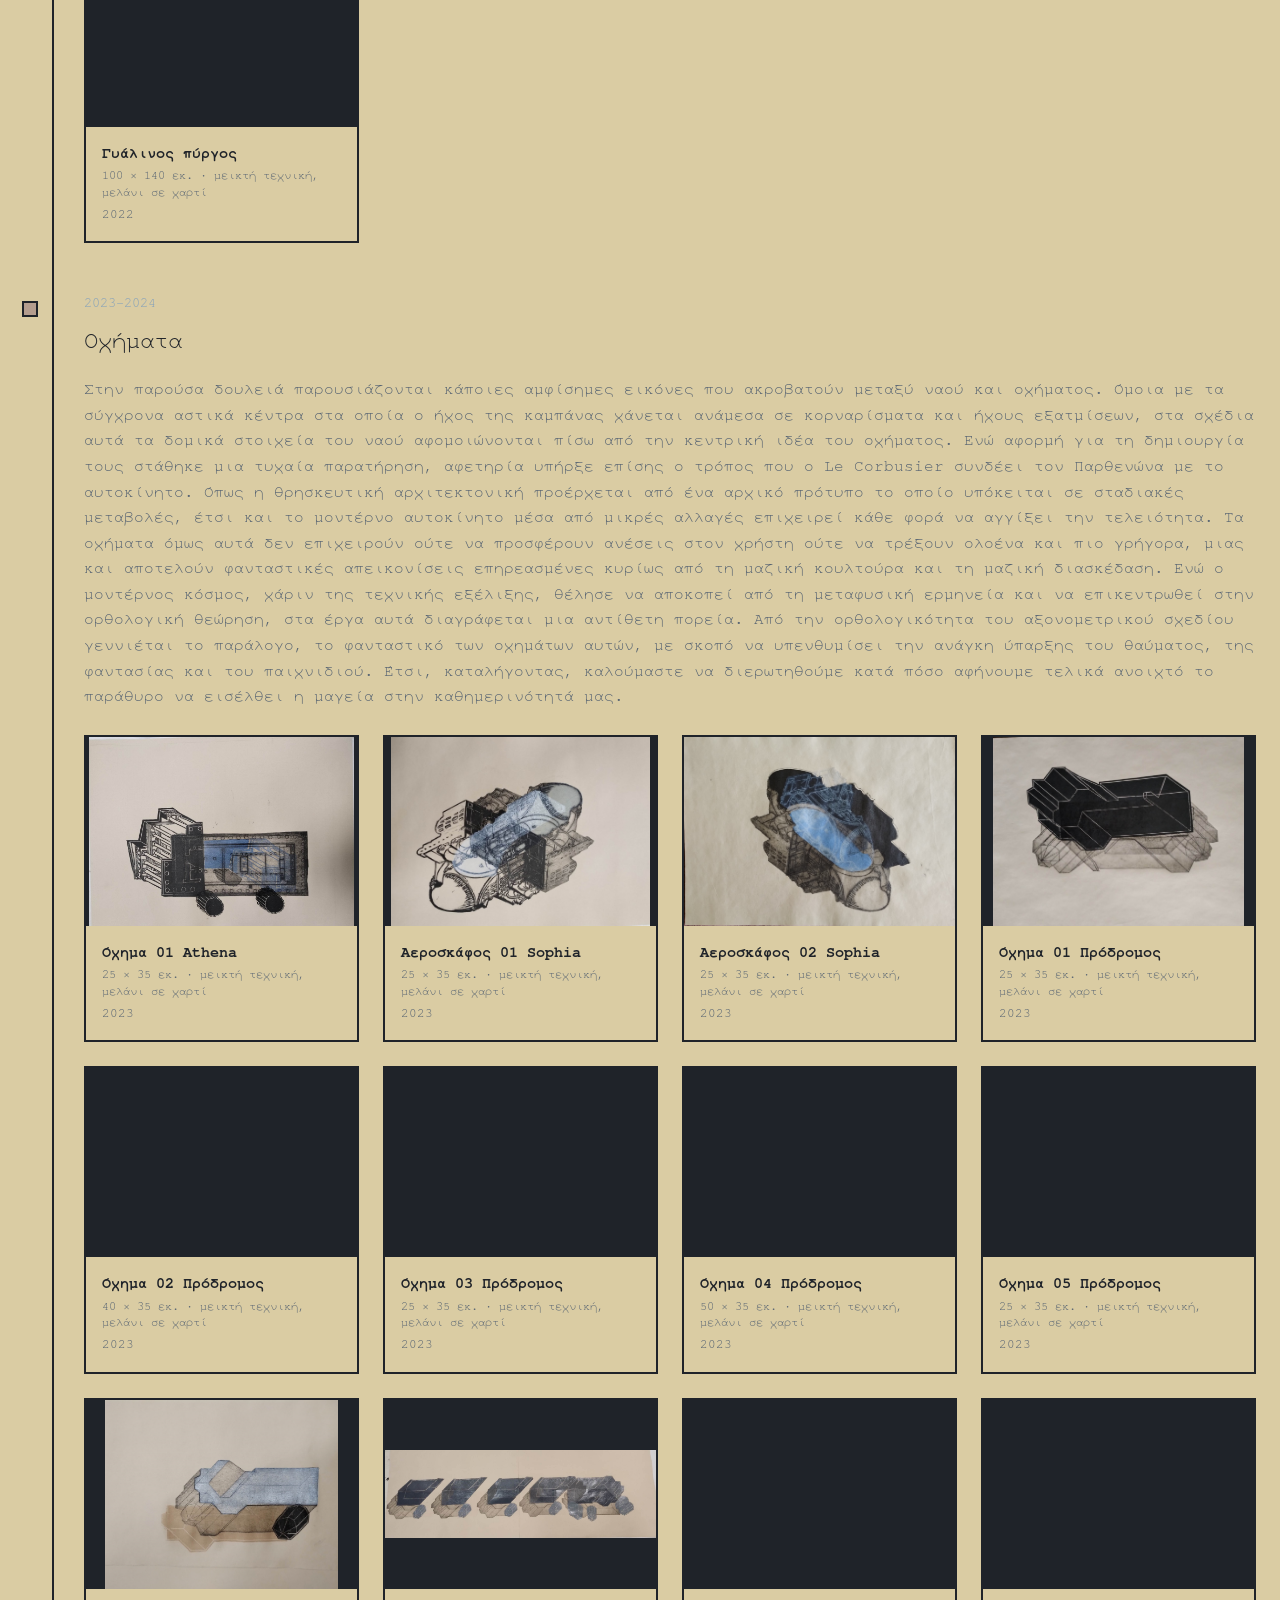
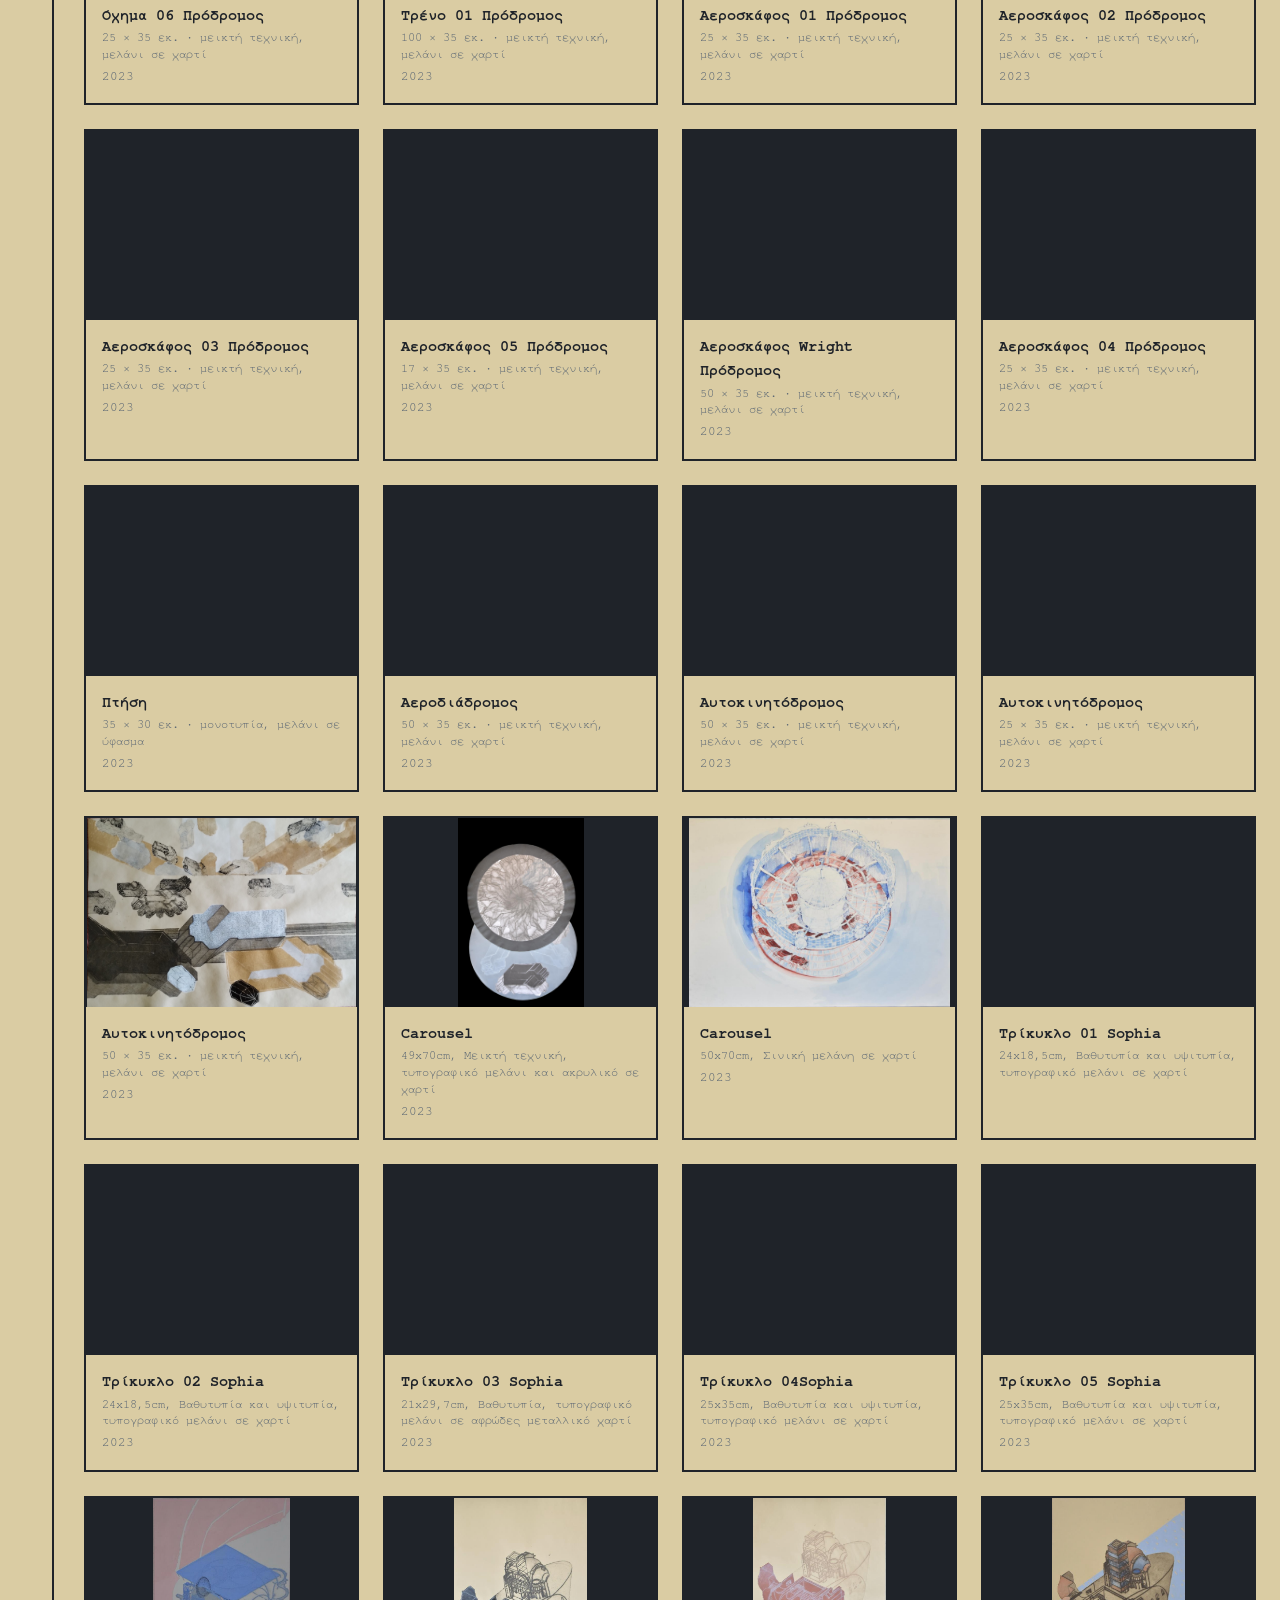
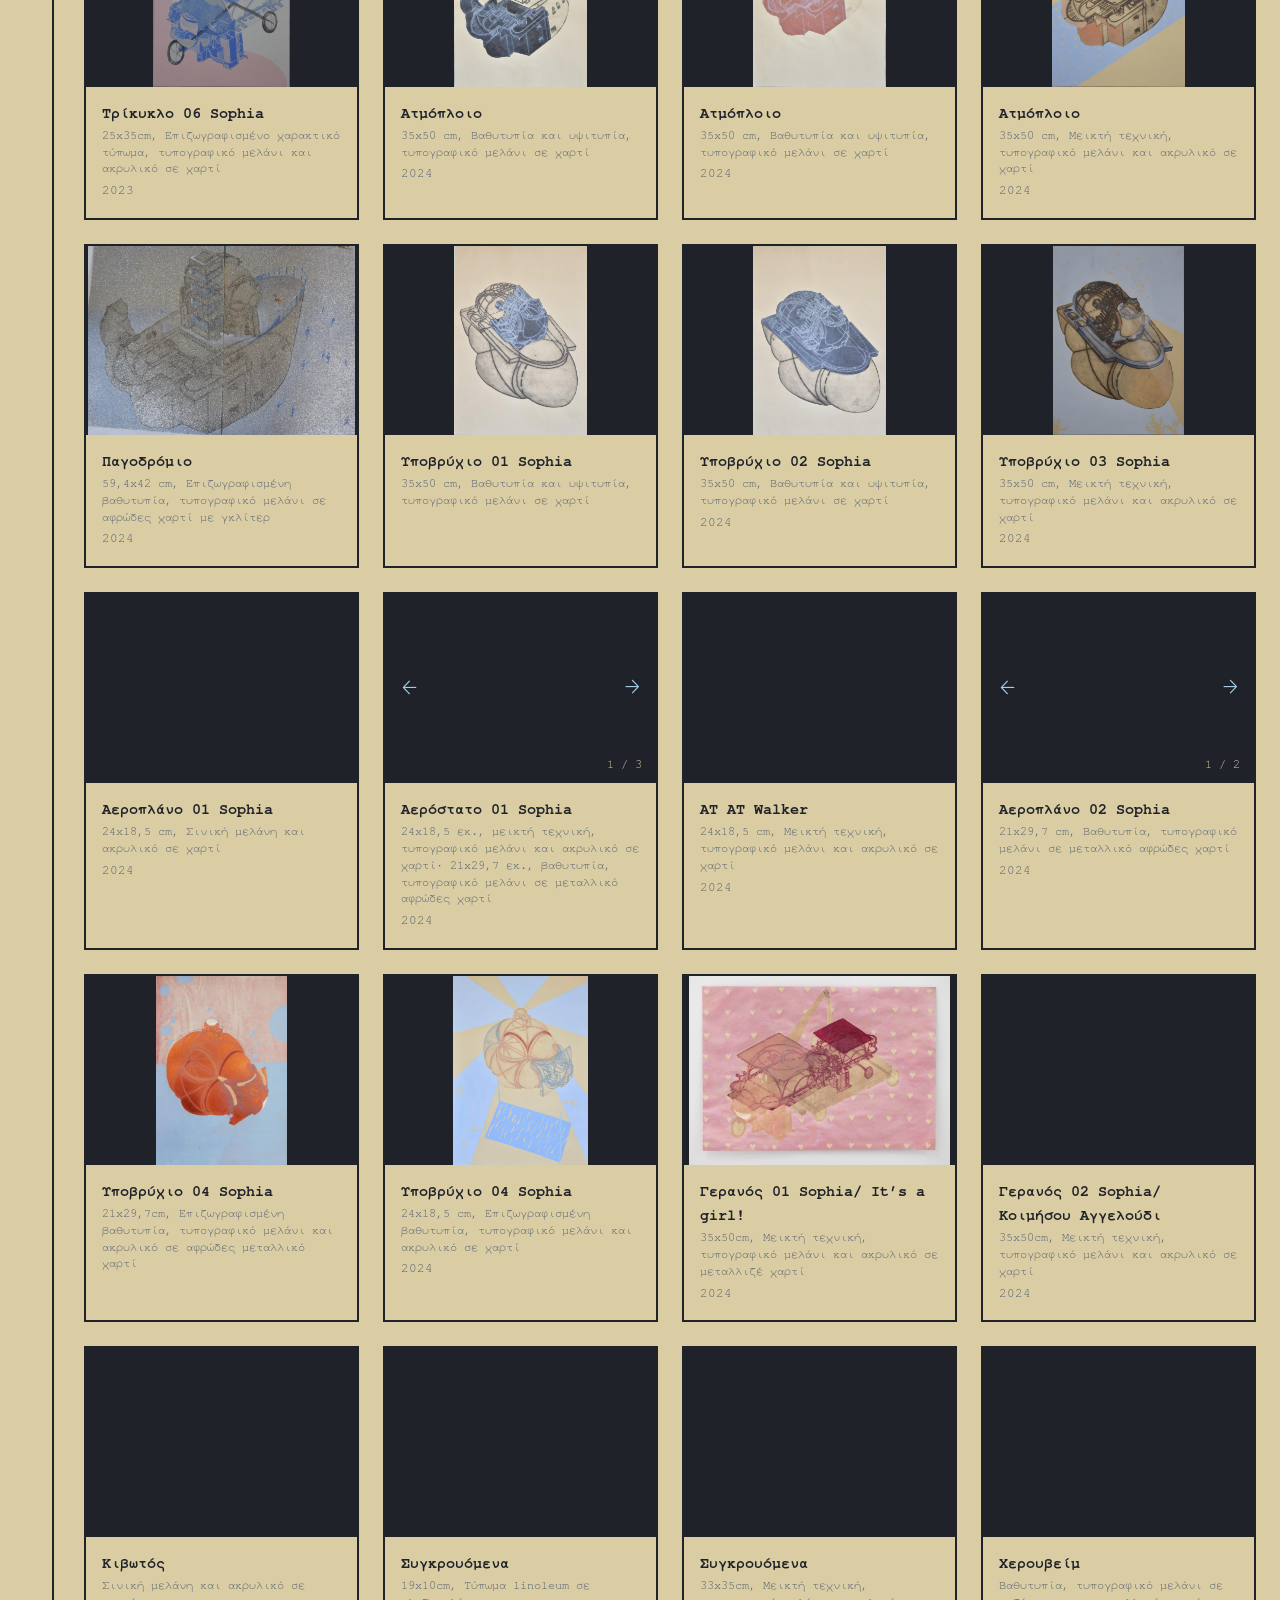
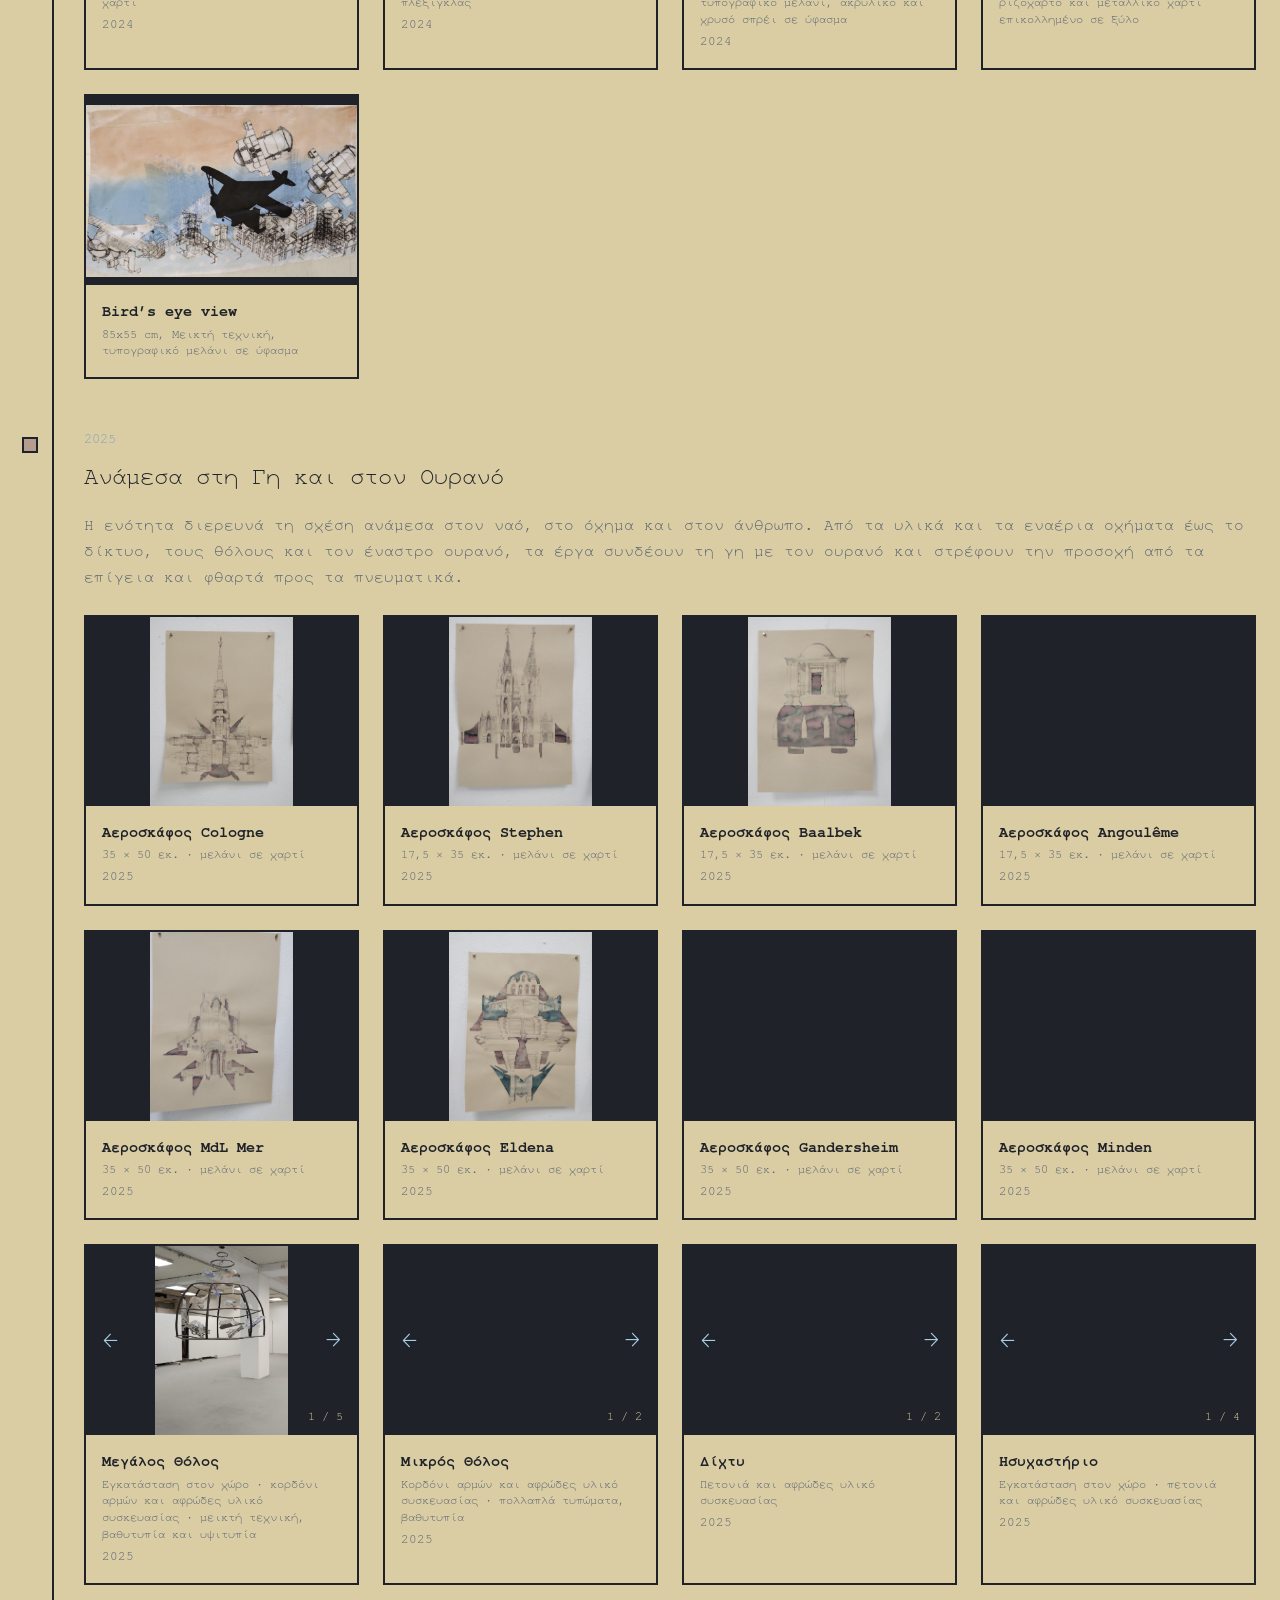
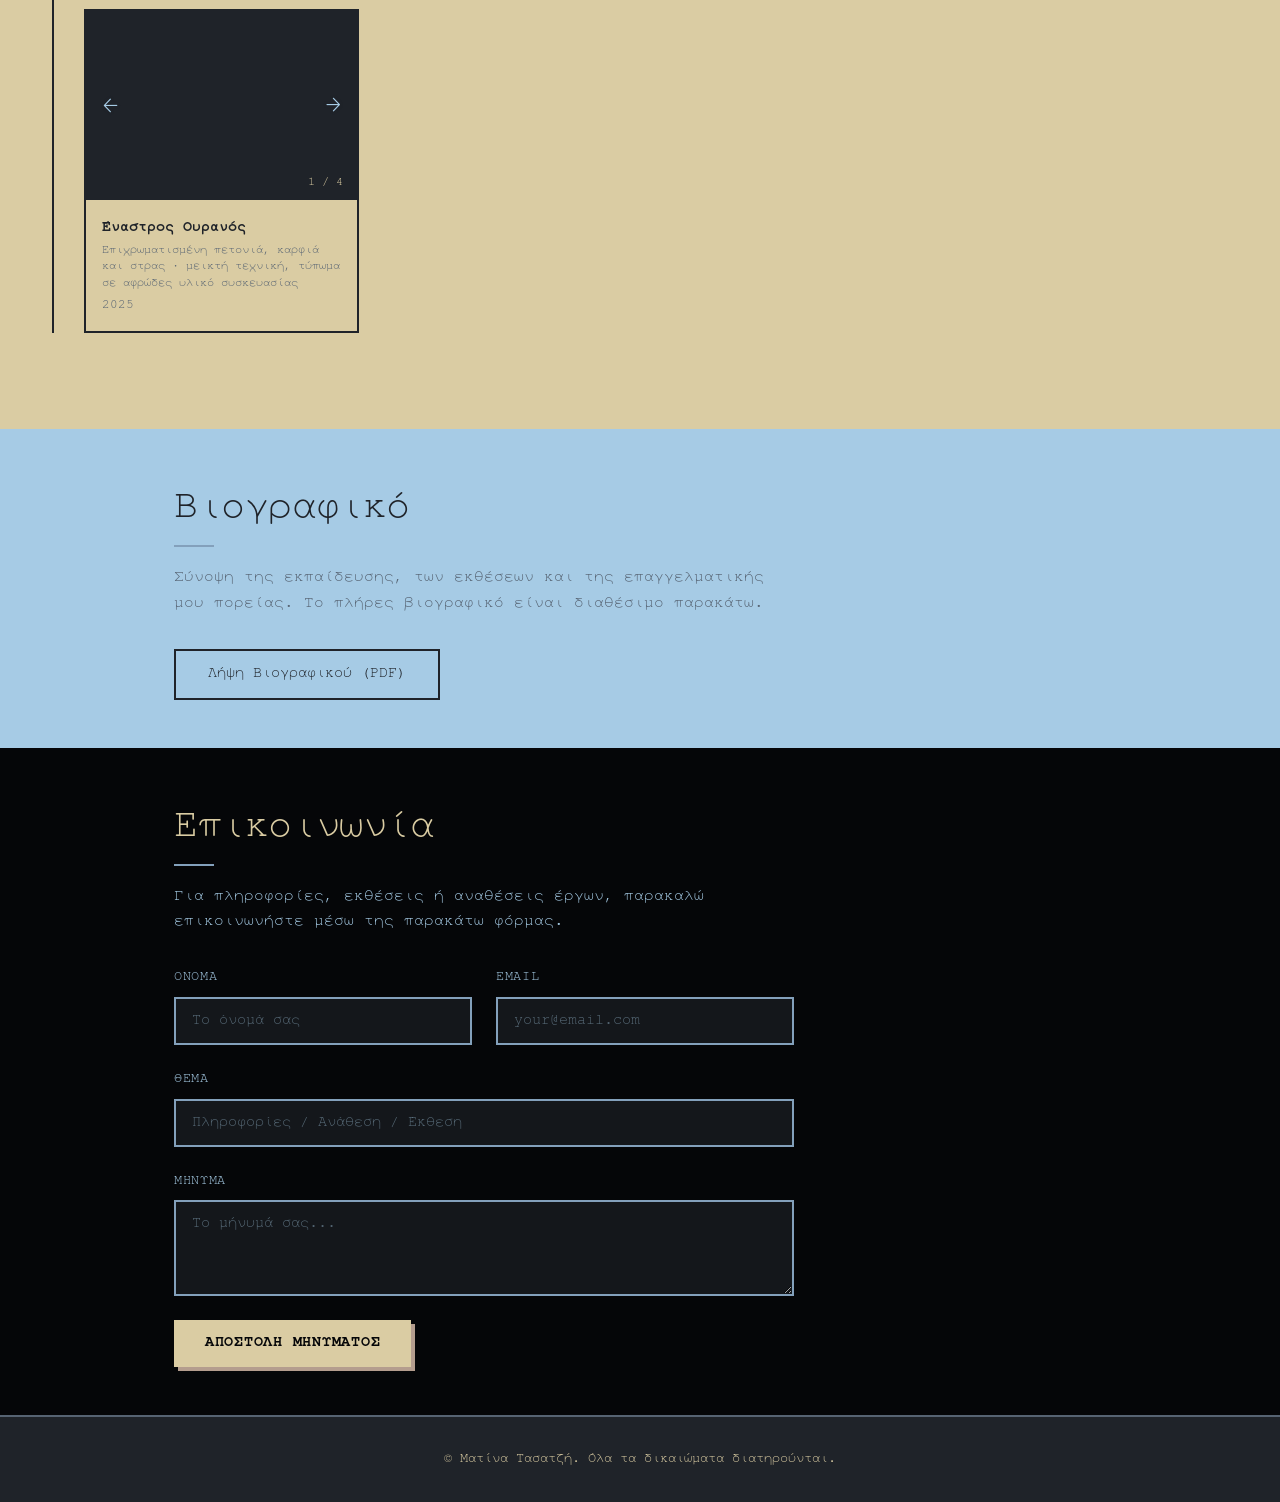
==== commit febb61ec: "Add SEO metadata and Google verification Co-authored-by: Copilot <223556219+Copilot@users.noreply.gi" ====
--- a/index.html
+++ b/index.html
@@ -5,6 +5,35 @@
   <meta charset="UTF-8">
   <meta name="viewport" content="width=device-width, initial-scale=1.0">
   <title>Matina Tasatzi | Portfolio</title>
+  <meta name="description"
+    content="Matina Tasatzi — visual artist working in painting and mixed-media printmaking. Ματίνα Τασατζή — εικαστικός με έργα ζωγραφικής και χαρακτικής μεικτών μέσων.">
+  <meta name="robots" content="index, follow">
+  <meta property="og:type" content="website">
+  <meta property="og:site_name" content="Matina Tasatzi | Portfolio">
+  <meta property="og:title" content="Matina Tasatzi | Portfolio">
+  <meta property="og:description"
+    content="Matina Tasatzi — visual artist working in painting and mixed-media printmaking. Ματίνα Τασατζή — εικαστικός με έργα ζωγραφικής και χαρακτικής μεικτών μέσων.">
+  <meta property="og:locale" content="el_GR">
+  <meta property="og:locale:alternate" content="en_US">
+  <meta name="twitter:card" content="summary">
+  <meta name="twitter:title" content="Matina Tasatzi | Portfolio">
+  <meta name="twitter:description"
+    content="Matina Tasatzi — visual artist working in painting and mixed-media printmaking. Ματίνα Τασατζή — εικαστικός με έργα ζωγραφικής και χαρακτικής μεικτών μέσων.">
+  <script type="application/ld+json">
+    {
+      "@context": "https://schema.org",
+      "@type": "Person",
+      "name": "Matina Tasatzi",
+      "alternateName": "Ματίνα Τασατζή",
+      "jobTitle": "Visual artist",
+      "description": "Visual artist working in painting and mixed-media printmaking. Εικαστικός με έργα ζωγραφικής και χαρακτικής μεικτών μέσων.",
+      "knowsAbout": [
+        "Painting",
+        "Printmaking",
+        "Mixed media"
+      ]
+    }
+  </script>
   <script>
     try {
       const savedLanguage = localStorage.getItem("matina-portfolio-language");
